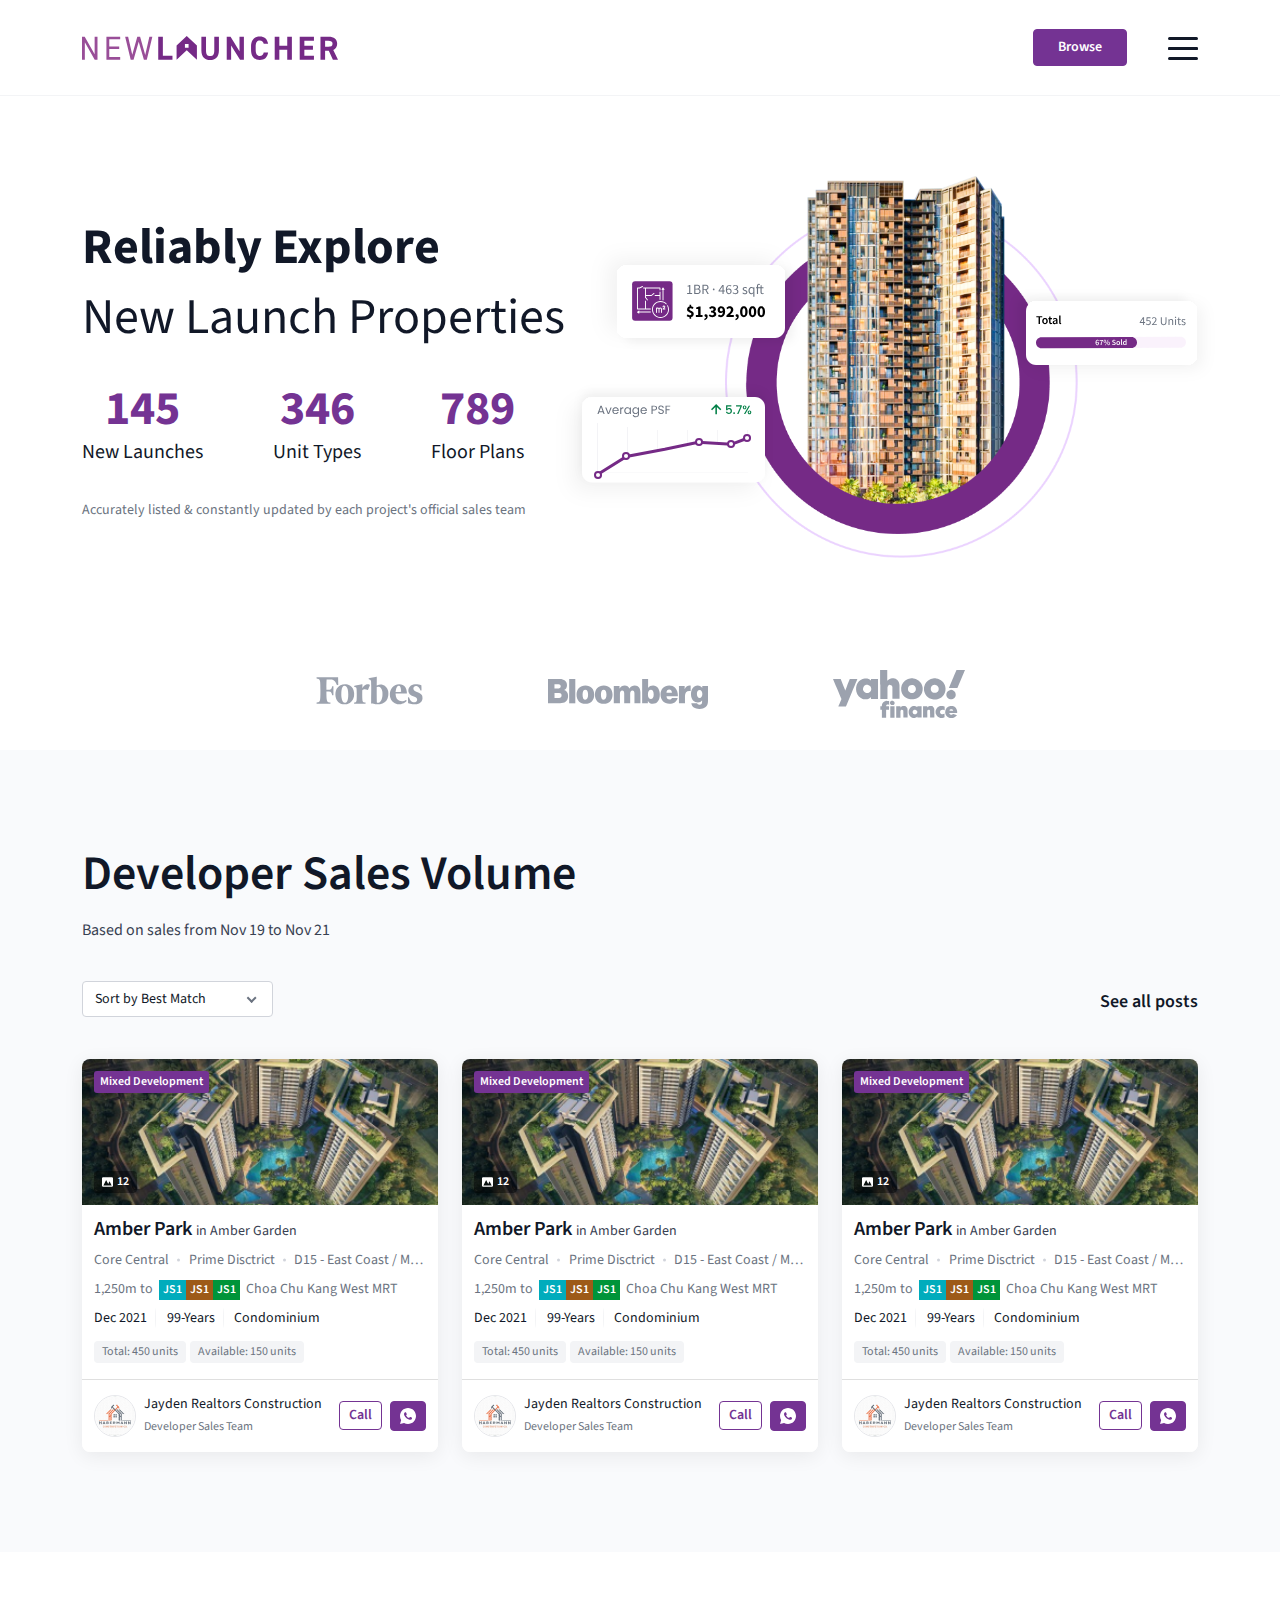
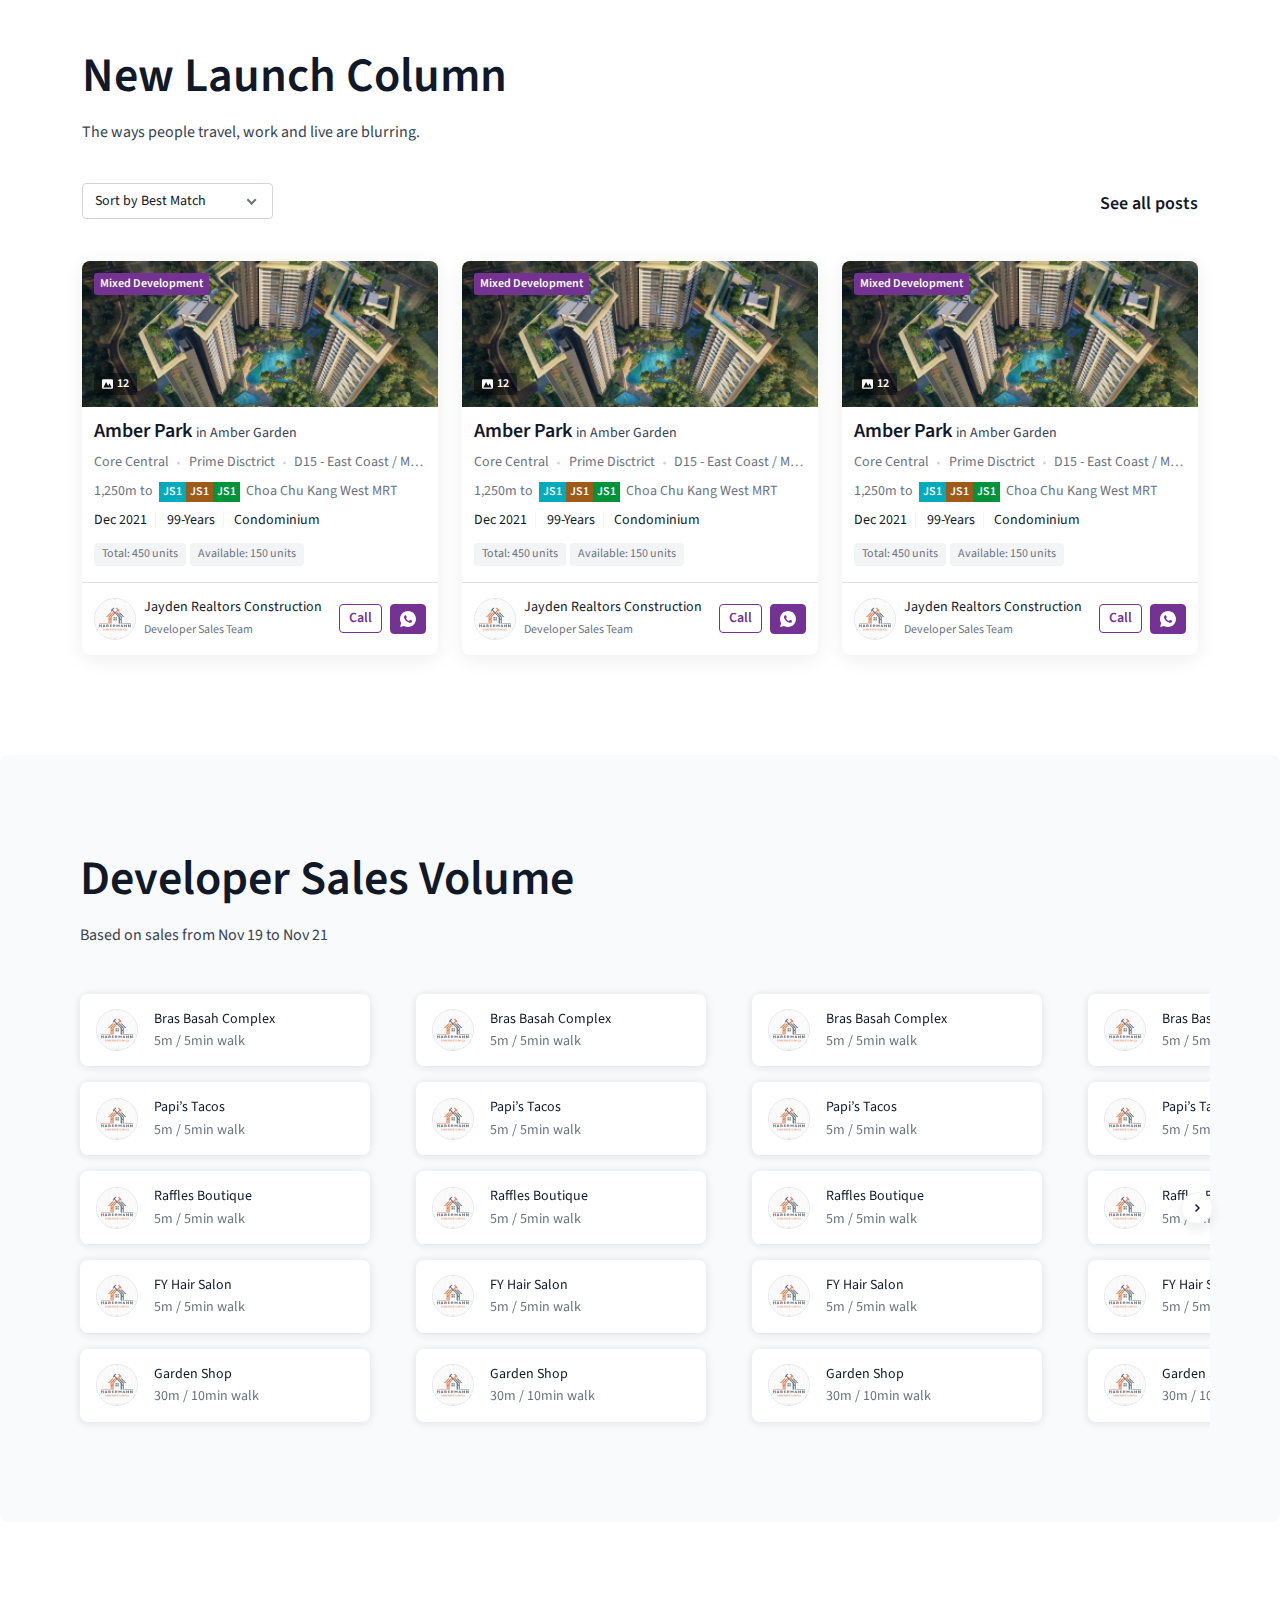
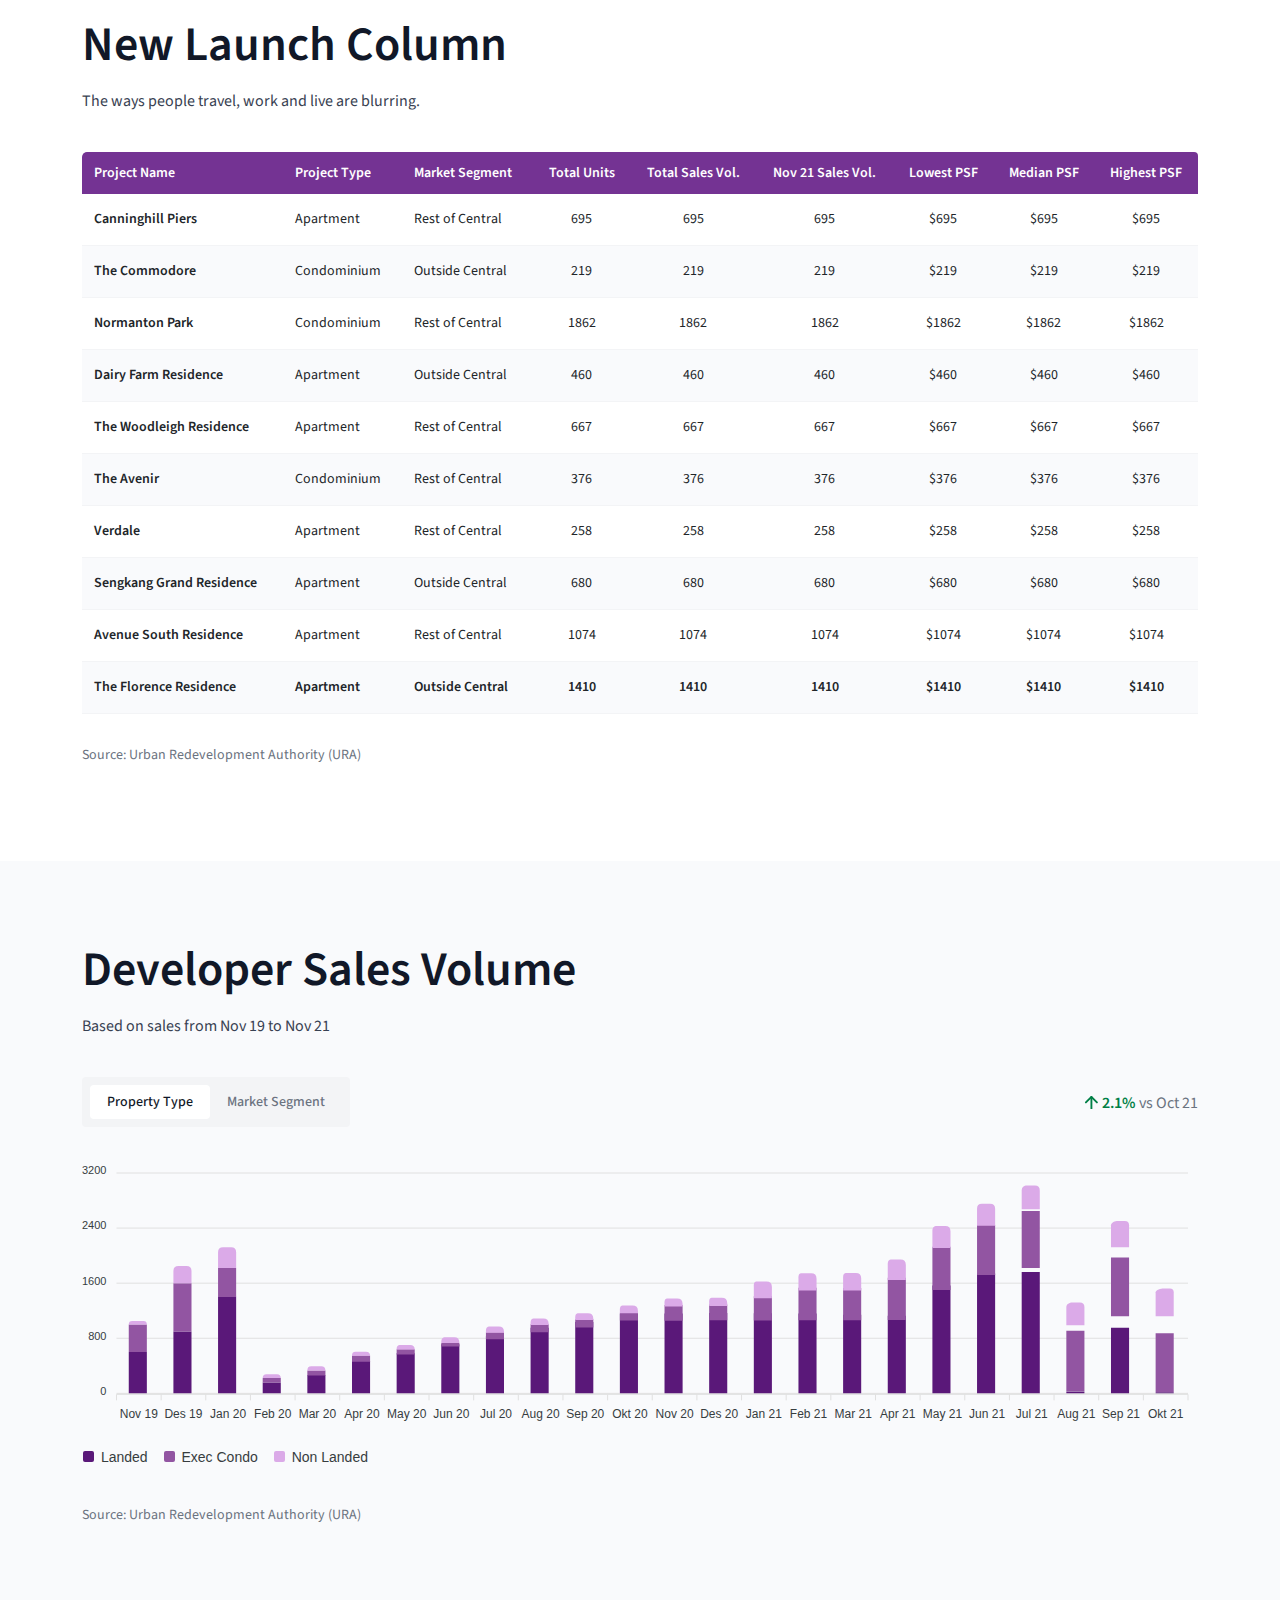
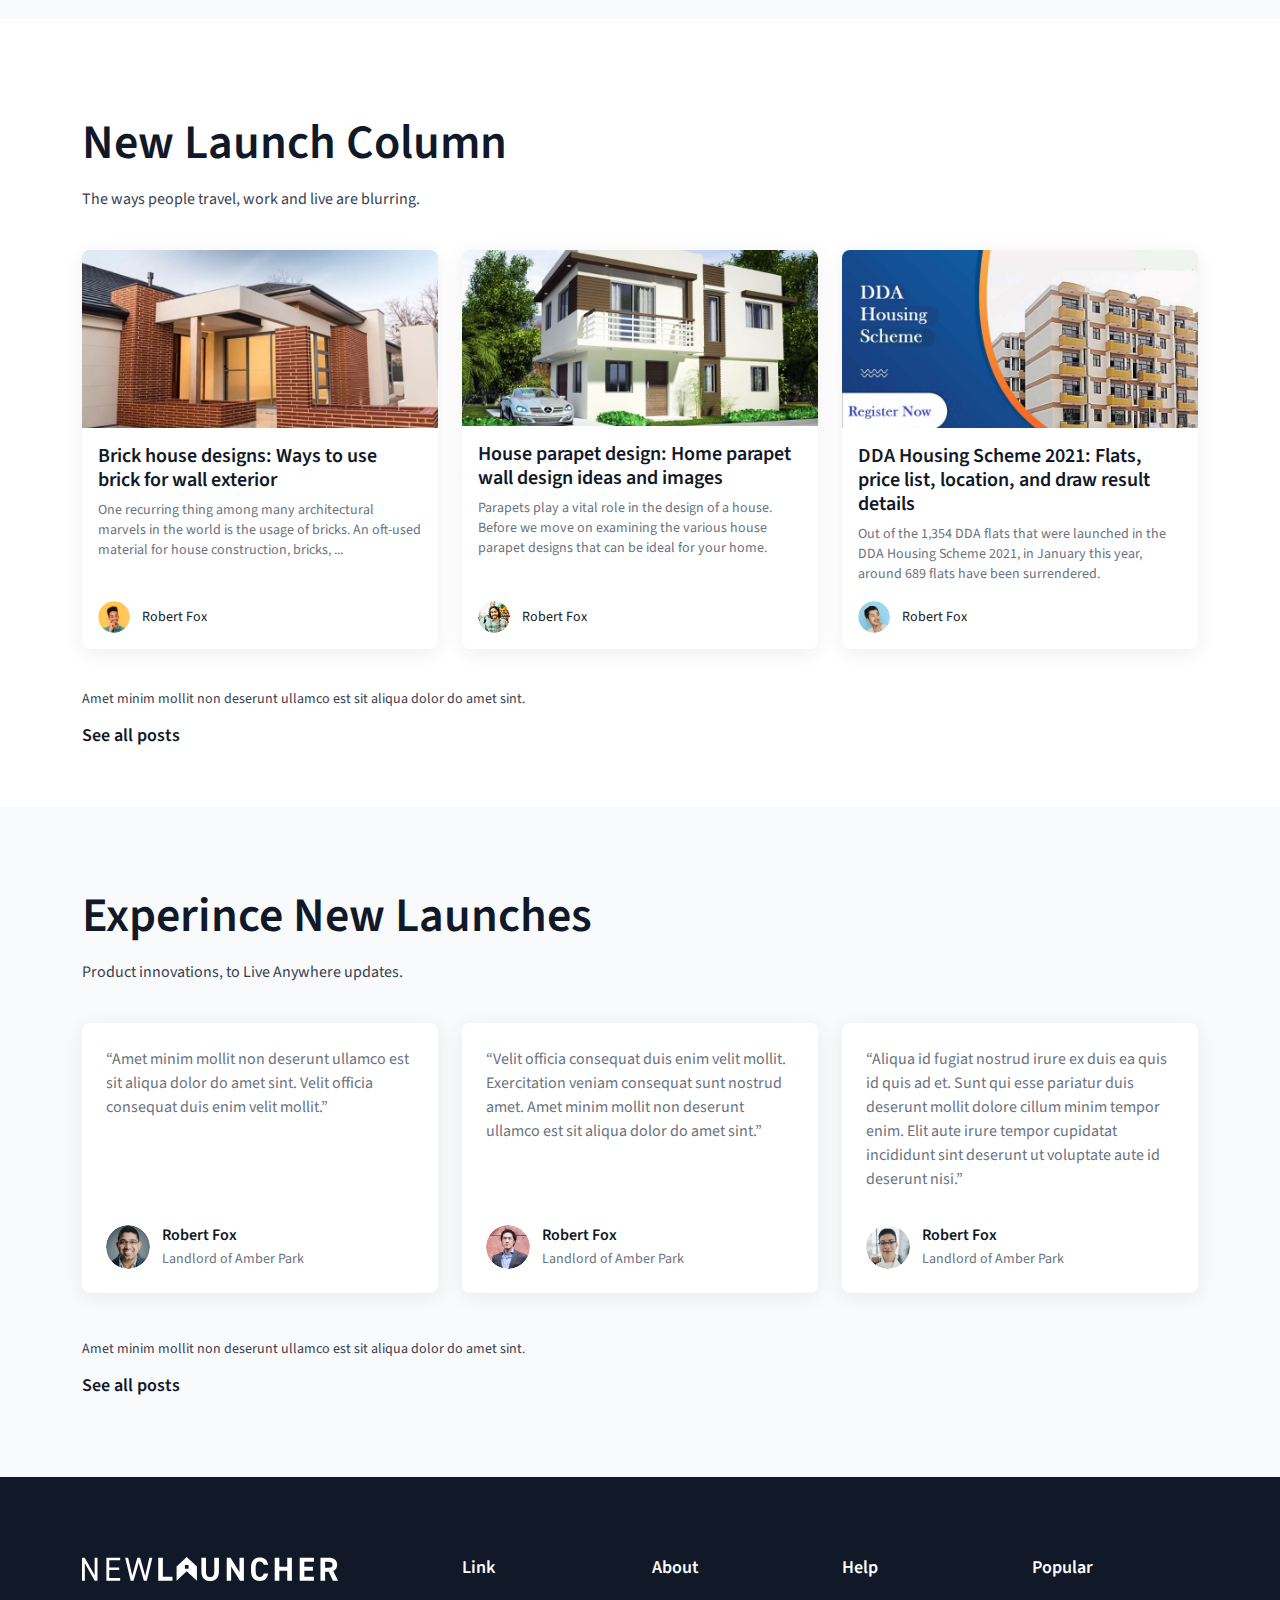
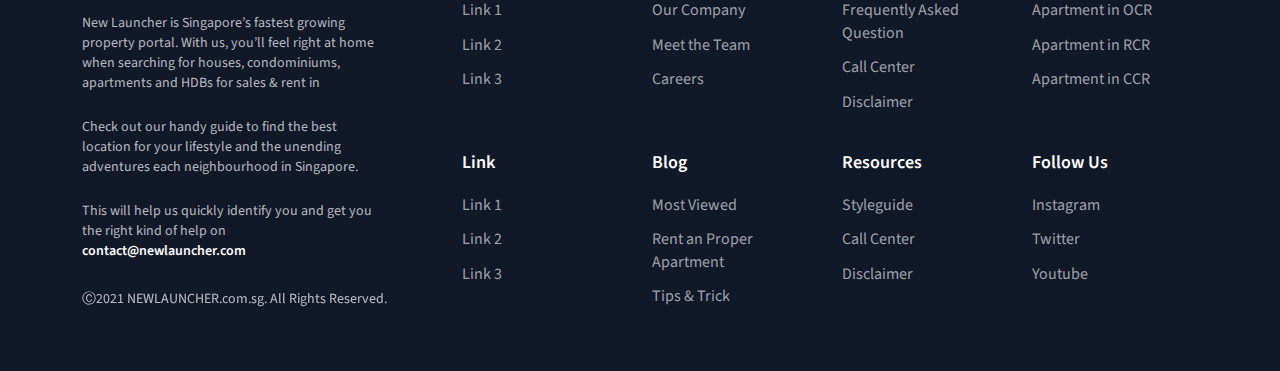
==== index.html @ d25764ff "Adding button column to TABLE" ====
<!DOCTYPE html>
<html class="no-js" lang="">
  <head>
    <meta charset="utf-8" />
    <title>Newlauncher</title>
    <meta name="viewport" content="width=device-width, initial-scale=1" />
    <link rel="stylesheet" href="assets/css/bootstrap.min.css" />
    <link rel="stylesheet" href="assets/css/fontawesome-all.css" />
    <link rel="stylesheet" href="assets/css/swiper.min.css" />
    <link rel="stylesheet" href="assets/sass/style.css" />
  </head>
  <body>
    <main class="page-root">
      <header class="header-area">
        <div class="header-top">
          <div class="container">
            <nav class="navbar">
              <a href="#" class="brand">
                <img src="assets/img/logo.svg" class="d-none d-sm-block" alt="" /><!--For Lg Device-->
                <img src="assets/img/logo-sm.svg" class="d-sm-none" alt="" /><!--For Sm Device-->
              </a>
              <div class="ms-auto d-flex flex-wrap align-items-center">
                <a href="#" class="btn btn-primary">Browse</a>
                <button class="toggle-sidenav nav-toggle-btn">
                  <span></span>
                  <span></span>
                  <span></span>
                  <span></span>
                </button>
              </div>
            </nav>
          </div>
        </div>
        <!-- SIDE MENU WRAPPER -->
        <div class="side-menu-wrapper">
          <!-- SIDE NAV TOGGLE -->
          <button class="toggle-sidenav nav-toggle-btn has-bg-icon open"></button>
          <!-- NAVBAR MAIN -->
          <div class="main-nav-wrap">
            <div class="side-menu-header d-flex align-items-center">
              <h4 class="title d-none d-md-block">Menu</h4>
              <a href="#" class="d-block d-md-none"><img src="assets/img/logo-sm.svg" alt="" /></a>
            </div>
            <ul class="side-navbar-nav">
              <!-- Nav Item -->
              <li>
                <a href="#">Downtown Core</a>
                <!-- Child Nav Wrapper -->
                <div class="child-nav-wrapper">
                  <div class="side-menu-header d-flex align-items-center">
                    <button class="btn-back-icon"></button>
                    <h4 class="title me-auto">Desired Location</h4>
                  </div>
                  <ul class="side-navbar-nav">
                    <li>
                      <a href="#">
                        <span>
                          <small>Central Region</small>
                          Downtown Core
                        </span>
                      </a>
                      <!-- Child Nav Wrapper -->
                      <div class="child-nav-wrapper">
                        <div class="side-menu-header d-flex align-items-center">
                          <button class="btn-back-icon"></button>
                          <h4 class="title me-auto"><small>Central Region</small>Desired Location</h4>
                        </div>
                        <ul class="side-navbar-nav">
                          <li>
                            <a href="#">
                              <span>
                                <small>Central Region</small>
                                Boat Quay / Raffle Place / Marina
                              </span>
                            </a>
                          </li>
                          <li>
                            <a href="#">
                              <span>
                                <small>Central Region</small>
                                Boat Quay / Raffle Place / Marina
                              </span>
                            </a>
                          </li>
                          <li>
                            <a href="#">
                              <span>
                                <small>Central Region</small>
                                Boat Quay / Raffle Place / Marina
                              </span>
                            </a>
                          </li>
                          <li>
                            <a href="#">
                              <span>
                                <small>Central Region</small>
                                Boat Quay / Raffle Place / Marina
                              </span>
                            </a>
                          </li>
                          <li>
                            <a href="#">
                              <span>
                                <small>Central Region</small>
                                Boat Quay / Raffle Place / Marina
                              </span>
                            </a>
                          </li>
                          <li>
                            <a href="#">
                              <span>
                                <small>Central Region</small>
                                Boat Quay / Raffle Place / Marina
                              </span>
                            </a>
                          </li>
                          <li>
                            <a href="#">
                              <span>
                                <small>Central Region</small>
                                Boat Quay / Raffle Place / Marina
                              </span>
                            </a>
                          </li>
                        </ul>
                        <!-- SIDNAV FOOTER -->
                        <div class="sidenav-footer">
                          <a href="#" class="btn btn-primary w-100">
                            View All 154 Launches
                            <span class="d-block fw-400">Sorted by location demand</span>
                          </a>
                        </div>
                      </div>
                    </li>
                    <li>
                      <a href="#">
                        <span>
                          <small>Central Region</small>
                          Prime District
                        </span>
                      </a>
                      <!-- Child Nav Wrapper -->
                      <div class="child-nav-wrapper">
                        <div class="side-menu-header d-flex align-items-center">
                          <button class="btn-back-icon"></button>
                          <h4 class="title me-auto"><small>Central Region</small>Desired Location</h4>
                        </div>
                        <ul class="side-navbar-nav">
                          <li>
                            <a href="#">
                              <span>
                                <small>Central Region</small>
                                Boat Quay / Raffle Place / Marina
                              </span>
                            </a>
                          </li>
                          <li>
                            <a href="#">
                              <span>
                                <small>Central Region</small>
                                Boat Quay / Raffle Place / Marina
                              </span>
                            </a>
                          </li>
                          <li>
                            <a href="#">
                              <span>
                                <small>Central Region</small>
                                Boat Quay / Raffle Place / Marina
                              </span>
                            </a>
                          </li>
                          <li>
                            <a href="#">
                              <span>
                                <small>Central Region</small>
                                Boat Quay / Raffle Place / Marina
                              </span>
                            </a>
                          </li>
                          <li>
                            <a href="#">
                              <span>
                                <small>Central Region</small>
                                Boat Quay / Raffle Place / Marina
                              </span>
                            </a>
                          </li>
                          <li>
                            <a href="#">
                              <span>
                                <small>Central Region</small>
                                Boat Quay / Raffle Place / Marina
                              </span>
                            </a>
                          </li>
                          <li>
                            <a href="#">
                              <span>
                                <small>Central Region</small>
                                Boat Quay / Raffle Place / Marina
                              </span>
                            </a>
                          </li>
                        </ul>
                        <!-- SIDNAV FOOTER -->
                        <div class="sidenav-footer">
                          <a href="#" class="btn btn-primary w-100">
                            View All 154 Launches
                            <span class="d-block fw-400">Sorted by location demand</span>
                          </a>
                        </div>
                      </div>
                    </li>
                    <li>
                      <a href="#">
                        <span>
                          <small>Central Region</small>
                          City Fringe
                        </span>
                      </a>
                    </li>
                    <li><a href="#">West Region</a></li>
                    <li><a href="#">East Region</a></li>
                    <li><a href="#">North-east Region</a></li>
                    <li><a href="#">North Region</a></li>
                  </ul>
                  <!-- SIDNAV FOOTER -->
                  <div class="sidenav-footer">
                    <a href="#" class="btn btn-primary w-100">
                      View All 154 Launches
                      <span class="d-block fw-400">Sorted by location demand</span>
                    </a>
                  </div>
                </div>
              </li>
              <!-- Nav Item -->
              <li>
                <a href="#">Best Selling Launches</a>
                <!-- Child Nav Wrapper -->
                <div class="child-nav-wrapper">
                  <div class="side-menu-header d-flex align-items-center">
                    <button class="btn-back-icon"></button>
                    <h4 class="title me-auto">Desired Location</h4>
                  </div>
                  <ul class="side-navbar-nav">
                    <li>
                      <a href="#">
                        <span>
                          <small>Central Region</small>
                          Downtown Core
                        </span>
                      </a>
                      <!-- Child Nav Wrapper -->
                      <div class="child-nav-wrapper">
                        <div class="side-menu-header d-flex align-items-center">
                          <button class="btn-back-icon"></button>
                          <h4 class="title me-auto"><small>Central Region</small>Desired Location</h4>
                        </div>
                        <ul class="side-navbar-nav">
                          <li>
                            <a href="#">
                              <span>
                                <small>Central Region</small>
                                Boat Quay / Raffle Place / Marina
                              </span>
                            </a>
                          </li>
                          <li>
                            <a href="#">
                              <span>
                                <small>Central Region</small>
                                Boat Quay / Raffle Place / Marina
                              </span>
                            </a>
                          </li>
                          <li>
                            <a href="#">
                              <span>
                                <small>Central Region</small>
                                Boat Quay / Raffle Place / Marina
                              </span>
                            </a>
                          </li>
                          <li>
                            <a href="#">
                              <span>
                                <small>Central Region</small>
                                Boat Quay / Raffle Place / Marina
                              </span>
                            </a>
                          </li>
                          <li>
                            <a href="#">
                              <span>
                                <small>Central Region</small>
                                Boat Quay / Raffle Place / Marina
                              </span>
                            </a>
                          </li>
                          <li>
                            <a href="#">
                              <span>
                                <small>Central Region</small>
                                Boat Quay / Raffle Place / Marina
                              </span>
                            </a>
                          </li>
                          <li>
                            <a href="#">
                              <span>
                                <small>Central Region</small>
                                Boat Quay / Raffle Place / Marina
                              </span>
                            </a>
                          </li>
                        </ul>
                        <!-- SIDNAV FOOTER -->
                        <div class="sidenav-footer">
                          <a href="#" class="btn btn-primary w-100">
                            View All 154 Launches
                            <span class="d-block fw-400">Sorted by location demand</span>
                          </a>
                        </div>
                      </div>
                    </li>
                    <li>
                      <a href="#">
                        <span>
                          <small>Central Region</small>
                          Prime District
                        </span>
                      </a>
                      <!-- Child Nav Wrapper -->
                      <div class="child-nav-wrapper">
                        <div class="side-menu-header d-flex align-items-center">
                          <button class="btn-back-icon"></button>
                          <h4 class="title me-auto"><small>Central Region</small>Desired Location</h4>
                        </div>
                        <ul class="side-navbar-nav">
                          <li>
                            <a href="#">
                              <span>
                                <small>Central Region</small>
                                Boat Quay / Raffle Place / Marina
                              </span>
                            </a>
                          </li>
                          <li>
                            <a href="#">
                              <span>
                                <small>Central Region</small>
                                Boat Quay / Raffle Place / Marina
                              </span>
                            </a>
                          </li>
                          <li>
                            <a href="#">
                              <span>
                                <small>Central Region</small>
                                Boat Quay / Raffle Place / Marina
                              </span>
                            </a>
                          </li>
                          <li>
                            <a href="#">
                              <span>
                                <small>Central Region</small>
                                Boat Quay / Raffle Place / Marina
                              </span>
                            </a>
                          </li>
                          <li>
                            <a href="#">
                              <span>
                                <small>Central Region</small>
                                Boat Quay / Raffle Place / Marina
                              </span>
                            </a>
                          </li>
                          <li>
                            <a href="#">
                              <span>
                                <small>Central Region</small>
                                Boat Quay / Raffle Place / Marina
                              </span>
                            </a>
                          </li>
                          <li>
                            <a href="#">
                              <span>
                                <small>Central Region</small>
                                Boat Quay / Raffle Place / Marina
                              </span>
                            </a>
                          </li>
                        </ul>
                        <!-- SIDNAV FOOTER -->
                        <div class="sidenav-footer">
                          <a href="#" class="btn btn-primary w-100">
                            View All 154 Launches
                            <span class="d-block fw-400">Sorted by location demand</span>
                          </a>
                        </div>
                      </div>
                    </li>
                    <li>
                      <a href="#">
                        <span>
                          <small>Central Region</small>
                          City Fringe
                        </span>
                      </a>
                    </li>
                    <li><a href="#">West Region</a></li>
                    <li><a href="#">East Region</a></li>
                    <li><a href="#">North-east Region</a></li>
                    <li><a href="#">North Region</a></li>
                  </ul>
                  <!-- SIDNAV FOOTER -->
                  <div class="sidenav-footer">
                    <a href="#" class="btn btn-primary w-100">
                      View All 154 Launches
                      <span class="d-block fw-400">Sorted by location demand</span>
                    </a>
                  </div>
                </div>
              </li>
              <!-- Nav Item -->
              <li><a href="#">Newest Launches</a></li>
              <!-- Nav Item -->
              <li><a href="#">Nearest TOP</a></li>
              <!-- Nav Item -->
              <li><a href="#">Completed Projects</a></li>
              <!-- Nav Item -->
              <li>
                <a href="#">Reputable Developers</a>
              </li>
              <!-- Nav Item -->
              <li><a href="#">Desired Locations</a></li>
              <!-- Nav Item -->
              <li><a href="#">Market Segments</a></li>
              <!-- Nav Item -->
              <li><a href="#">Nearest to MRT</a></li>
              <!-- Nav Item -->
              <li><a href="#">Project Size</a></li>

              <!-- Nav Item -->
              <li><a href="#">Desired Locations</a></li>
              <!-- Nav Item -->
              <li><a href="#">Market Segments</a></li>
              <!-- Nav Item -->
              <li><a href="#">Nearest to MRT</a></li>
              <!-- Nav Item -->
              <li><a href="#">Project Size</a></li>
            </ul>
          </div>
          <!-- SIDNAV FOOTER -->
          <div class="sidenav-footer">
            <a href="#" class="btn btn-primary w-100">
              View All 154 Launches
              <span class="d-block fw-400">Listed & updated by verified sales teams</span>
            </a>
          </div>
        </div>
      </header>
      <section class="hero-area">
        <div class="ornament d-sm-none"><img src="assets/img/Ornament.svg" alt="" /></div>
        <div class="container">
          <div class="row align-items-center">
            <div class="col-xl-6">
              <h2 class="title-xl">Reliably Explore <span class="fw-400 d-block">New Launch Properties</span></h2>
              <ul class="count-wrapper reset-ul d-flex align-items-center">
                <li class="text-md-center">
                  <h3 class="num">145</h3>
                  New Launches
                </li>
                <li class="text-md-center">
                  <h3 class="num">346</h3>
                  Unit Types
                </li>
                <li class="text-md-center">
                  <h3 class="num">789</h3>
                  Floor Plans
                </li>
              </ul>
              <div class="col-9 col-md-12 p-0 mess-para">
                <p class="before-md">Accurately listed & constantly updated by each project's official sales team</p>
                <p class="after-md">Accurately Listed by Verified Official Sales Team</p>
              </div>
            </div>
            <div class="col-xl-6 d-none d-lg-block reduce-padd">
              <div class="infographic-wrap ms-auto d-xl-block d-none">
                <div class="img-wrap layer">
                  <img src="assets/img/building-1.png" alt="" />
                </div>
                <div class="layer layer-1">
                  <img src="assets/img/icons/icon-1.svg" alt="" />
                </div>
                <div class="layer layer-2">
                  <img src="assets/img/icons/icon-2.svg" alt="" />
                </div>
                <div class="layer layer-3">
                  <img src="assets/img/icons/icon-3.svg" alt="" />
                </div>
              </div>
            </div>
          </div>
        </div>
      </section>
      <section class="social-proof-wrap px-2">
        <div class="container d-md-flex align-items-center justify-content-md-center">
          <a href="#" class="brand mb-7 d-none d-md-block">
            <img src="assets/img/brand/1.svg" alt="" />
          </a>
          <a href="#" class="brand d-none d-md-block">
            <img src="assets/img/brand/2.svg" alt="" />
          </a>
          <a href="#" class="brand d-none d-md-block me-0">
            <img src="assets/img/brand/3.svg" alt="" />
          </a>
          <div class="row mx-0 align-items-center d-md-none">
            <div class="col-4 px-0">
              <a href="#" class="mb-7 brand p-0 text-start w-100">
                <img src="assets/img/brand/1-sm.svg" alt="" class="d-md-none" />
              </a>
            </div>
            <div class="col-4 px-0">
              <a href="#" class="brand p-0 text-center w-100">
                <img src="assets/img/brand/2-sm.svg" alt="" class="d-md-none" />
              </a>
            </div>
            <div class="col-4 px-0">
              <a href="#" class="brand p-0 text-end w-100">
                <img src="assets/img/brand/3-sm.svg" alt="" class="d-md-none" />
              </a>
            </div>
          </div>
        </div>
      </section>
      <section class="blog-area sec-pt-100 sec-pb-100">
        <div class="container">
          <div class="row">
            <div class="col-lg-8">
              <div class="section-title">
                <h2 class="title">Developer Sales Volume</h2>
                <p class="small-title">Based on sales from Nov 19 to Nov 21</p>
              </div>
            </div>
          </div>
          <div class="row">
            <div class="dropdown--all-posts">
              <div class="dropdown--">
                <div data-area="#chart-area-1" class="has-tab-link select-with-radio d-inline-block sales-trend-dropdown">
                  <select name="" id="" class="has-nc-select" prefix="Sort by">
                    <option value="Best Match">Best Match</option>
                    <option value="Best Seller">Best Seller</option>
                    <option value="Earliest Top">Earliest Top</option>
                    <option value="Newest Launch">Newest Launch</option>
                    <option value="Price: Low to High">Price: Low to High</option>
                    <option value="Price: High to Low">Price: High to Low</option>
                    <option value="Size: Low to High">Size: Low to High</option>
                    <option value="Size: High to Low">Size: High to Low</option>
                    <option value="PSF: Low to High">PSF: Low to High</option>
                    <option value="PSF: High to Low">PSF: High to Low</option>
                  </select>
                </div>
              </div>
              <div class="show-all-posts--">
                <h6>See all posts</h6>
              </div>
            </div>
          </div>
          <div class="row">
            <div class="col-lg-4 mb-40">
              <div class="blog-card">
                <div class="thumb card-thumb">
                  <img src="assets/img/card/2-sm.png" />
                  <span class="--tag">Mixed Development</span>
                  <span class="badge badge-dark-4 badge-img-count d-inline-flex align-items-center badge-photos --photos">
                    <svg class="icon" width="16" height="14" viewBox="0 0 16 14" fill="none" xmlns="http://www.w3.org/2000/svg">
                      <path
                        fill-rule="evenodd"
                        clip-rule="evenodd"
                        d="M2 0C1.46957 0 0.960859 0.210714 0.585786 0.585786C0.210714 0.960859 0 1.46957 0 2V12C0 12.5304 0.210714 13.0391 0.585786 13.4142C0.960859 13.7893 1.46957 14 2 14H14C14.5304 14 15.0391 13.7893 15.4142 13.4142C15.7893 13.0391 16 12.5304 16 12V2C16 1.46957 15.7893 0.960859 15.4142 0.585786C15.0391 0.210714 14.5304 0 14 0H2ZM14 12H2L6 4L9 10L11 6L14 12Z"
                        fill="white"
                      />
                    </svg>
                    12
                  </span>
                </div>
                <div class="blog-content card-post-content">
                  <div class="text-content">
                    <h2 class="title">Amber Park <small>in Amber Garden</small></h2>
                    <ul class="inline-dot-list">
                      <li>Core Central</li>
                      <li>Prime Disctrict</li>
                      <li>D15 - East Coast / Marine...</li>
                    </ul>
                    <p class="mt-10 mb-9 text-gray badges--">
                      1,250m to
                      <span class="custom-badge-group d-inline-flex">
                        <span class="badge-item bg-1">JS1</span>
                        <span class="badge-item bg-2">JS1</span>
                        <span class="badge-item bg-3">JS1</span>
                      </span>
                      Choa Chu Kang West MRT
                    </p>
                    <ul class="inline-line-list mb-12">
                      <li><a href="#">Dec 2021</a></li>
                      <li><a href="#">99-Years</a></li>
                      <li><a href="#">Condominium</a></li>
                    </ul>
                    <ul class="badge-group-2 d-flex flex-wrap">
                      <li>
                        <span class="badge badge-light"><span>Total:</span> 450 units</span>
                      </li>
                      <li>
                        <span class="badge badge-light"><span>Available:</span> 150 units</span>
                      </li>
                      <li>
                        <span class="badge badge-light hide-xl-xxl"><span>Sold:</span> 300 units</span>
                      </li>
                    </ul>
                  </div>
                  <div class="card-footer">
                    <div class="d-flex align-items-center">
                      <div class="com-avater-info d-flex align-items-center">
                        <div class="thumbnail">
                          <img src="assets/img/avater.png" alt="" />
                        </div>
                        <div class="text-info">
                          <h6 class="name d-none d-md-block">Jayden Realtors Construction</h6>
                          <h6 class="name d-md-none">Jayden Realtors Construction</h6>
                          <p>Developer Sales Team</p>
                        </div>
                      </div>
                      <div class="ms-auto right-area justify-content-end d-flex">
                        <div class="d-flex">
                          <a href="#" class="btn btn-outline-primary mr-8 btn-min-w106 d-none d-md-inline-block call-" data-get-num="+65 8597-1878"
                            >Call</a
                          >
                          <a href="#" class="btn btn-outline-primary mr-8 d-md-none call-">Call</a>
                          <a href="#" class="btn btn-primary btn-icon d-flex align-items-center whatsapp-">
                            <svg width="16" height="16" viewBox="0 0 16 16" fill="none" xmlns="http://www.w3.org/2000/svg">
                              <path
                                d="M8 0C3.582 0 0 3.582 0 8C0 9.50081 0.421561 10.9 1.14062 12.1003L0.0716146 16L4.05469 14.9544C5.21957 15.6167 6.56433 16 8 16C12.418 16 16 12.418 16 8C16 3.582 12.418 0 8 0ZM5.26172 4.26823C5.39172 4.26823 5.52529 4.26744 5.64063 4.27344C5.78329 4.27677 5.93857 4.28722 6.08724 4.61589C6.26391 5.00655 6.64858 5.9866 6.69792 6.08594C6.74725 6.18527 6.78221 6.30229 6.71354 6.43229C6.64821 6.56563 6.61423 6.64632 6.51823 6.76432C6.4189 6.87899 6.31005 7.02141 6.22005 7.10807C6.12072 7.20741 6.01815 7.31632 6.13281 7.51432C6.24748 7.71232 6.64571 8.36142 7.23437 8.88542C7.99104 9.56142 8.62946 9.76916 8.82812 9.86849C9.02679 9.96782 9.14184 9.95234 9.25651 9.81901C9.37451 9.68901 9.75208 9.24294 9.88542 9.04427C10.0154 8.8456 10.1481 8.87998 10.3281 8.94531C10.5108 9.01065 11.4849 9.49051 11.6836 9.58984C11.8823 9.68918 12.0125 9.73834 12.0625 9.81901C12.1138 9.90234 12.1139 10.2991 11.9492 10.7617C11.7846 11.2237 10.9759 11.6705 10.6133 11.7018C10.2473 11.7358 9.90571 11.8663 8.23438 11.2083C6.21838 10.4143 4.94699 8.34948 4.84766 8.21615C4.74832 8.08615 4.04036 7.1426 4.04036 6.16927C4.04036 5.1926 4.55244 4.71429 4.73177 4.51562C4.91444 4.31696 5.12839 4.26823 5.26172 4.26823Z"
                                fill="white"
                              />
                            </svg>
                          </a>
                        </div>
                      </div>
                    </div>
                  </div>
                </div>
              </div>
            </div>
            <div class="col-lg-4 mb-40">
              <div class="blog-card">
                <div class="thumb card-thumb">
                  <img src="assets/img/card/2-sm.png" />
                  <span class="--tag">Mixed Development</span>
                  <span class="badge badge-dark-4 badge-img-count d-inline-flex align-items-center badge-photos --photos">
                    <svg class="icon" width="16" height="14" viewBox="0 0 16 14" fill="none" xmlns="http://www.w3.org/2000/svg">
                      <path
                        fill-rule="evenodd"
                        clip-rule="evenodd"
                        d="M2 0C1.46957 0 0.960859 0.210714 0.585786 0.585786C0.210714 0.960859 0 1.46957 0 2V12C0 12.5304 0.210714 13.0391 0.585786 13.4142C0.960859 13.7893 1.46957 14 2 14H14C14.5304 14 15.0391 13.7893 15.4142 13.4142C15.7893 13.0391 16 12.5304 16 12V2C16 1.46957 15.7893 0.960859 15.4142 0.585786C15.0391 0.210714 14.5304 0 14 0H2ZM14 12H2L6 4L9 10L11 6L14 12Z"
                        fill="white"
                      />
                    </svg>
                    12
                  </span>
                </div>
                <div class="blog-content card-post-content">
                  <div class="text-content">
                    <h2 class="title">Amber Park <small>in Amber Garden</small></h2>
                    <ul class="inline-dot-list">
                      <li>Core Central</li>
                      <li>Prime Disctrict</li>
                      <li>D15 - East Coast / Marine...</li>
                    </ul>
                    <p class="mt-10 mb-9 text-gray badges--">
                      1,250m to
                      <span class="custom-badge-group d-inline-flex">
                        <span class="badge-item bg-1">JS1</span>
                        <span class="badge-item bg-2">JS1</span>
                        <span class="badge-item bg-3">JS1</span>
                      </span>
                      Choa Chu Kang West MRT
                    </p>
                    <ul class="inline-line-list mb-12">
                      <li><a href="#">Dec 2021</a></li>
                      <li><a href="#">99-Years</a></li>
                      <li><a href="#">Condominium</a></li>
                    </ul>
                    <ul class="badge-group-2 d-flex flex-wrap">
                      <li>
                        <span class="badge badge-light"><span>Total:</span> 450 units</span>
                      </li>
                      <li>
                        <span class="badge badge-light"><span>Available:</span> 150 units</span>
                      </li>
                      <li>
                        <span class="badge badge-light hide-xl-xxl"><span>Sold:</span> 300 units</span>
                      </li>
                    </ul>
                  </div>
                  <div class="card-footer">
                    <div class="d-flex align-items-center">
                      <div class="com-avater-info d-flex align-items-center">
                        <div class="thumbnail">
                          <img src="assets/img/avater.png" alt="" />
                        </div>
                        <div class="text-info">
                          <h6 class="name d-none d-md-block">Jayden Realtors Construction</h6>
                          <h6 class="name d-md-none">Jayden Realtors Construction</h6>
                          <p>Developer Sales Team</p>
                        </div>
                      </div>
                      <div class="ms-auto right-area justify-content-end d-flex">
                        <div class="d-flex">
                          <a href="#" class="btn btn-outline-primary mr-8 btn-min-w106 d-none d-md-inline-block call-" data-get-num="+65 8597-1878"
                            >Call</a
                          >
                          <a href="#" class="btn btn-outline-primary mr-8 d-md-none call-">Call</a>
                          <a href="#" class="btn btn-primary btn-icon d-flex align-items-center whatsapp-">
                            <svg width="16" height="16" viewBox="0 0 16 16" fill="none" xmlns="http://www.w3.org/2000/svg">
                              <path
                                d="M8 0C3.582 0 0 3.582 0 8C0 9.50081 0.421561 10.9 1.14062 12.1003L0.0716146 16L4.05469 14.9544C5.21957 15.6167 6.56433 16 8 16C12.418 16 16 12.418 16 8C16 3.582 12.418 0 8 0ZM5.26172 4.26823C5.39172 4.26823 5.52529 4.26744 5.64063 4.27344C5.78329 4.27677 5.93857 4.28722 6.08724 4.61589C6.26391 5.00655 6.64858 5.9866 6.69792 6.08594C6.74725 6.18527 6.78221 6.30229 6.71354 6.43229C6.64821 6.56563 6.61423 6.64632 6.51823 6.76432C6.4189 6.87899 6.31005 7.02141 6.22005 7.10807C6.12072 7.20741 6.01815 7.31632 6.13281 7.51432C6.24748 7.71232 6.64571 8.36142 7.23437 8.88542C7.99104 9.56142 8.62946 9.76916 8.82812 9.86849C9.02679 9.96782 9.14184 9.95234 9.25651 9.81901C9.37451 9.68901 9.75208 9.24294 9.88542 9.04427C10.0154 8.8456 10.1481 8.87998 10.3281 8.94531C10.5108 9.01065 11.4849 9.49051 11.6836 9.58984C11.8823 9.68918 12.0125 9.73834 12.0625 9.81901C12.1138 9.90234 12.1139 10.2991 11.9492 10.7617C11.7846 11.2237 10.9759 11.6705 10.6133 11.7018C10.2473 11.7358 9.90571 11.8663 8.23438 11.2083C6.21838 10.4143 4.94699 8.34948 4.84766 8.21615C4.74832 8.08615 4.04036 7.1426 4.04036 6.16927C4.04036 5.1926 4.55244 4.71429 4.73177 4.51562C4.91444 4.31696 5.12839 4.26823 5.26172 4.26823Z"
                                fill="white"
                              />
                            </svg>
                          </a>
                        </div>
                      </div>
                    </div>
                  </div>
                </div>
              </div>
            </div>
            <div class="col-lg-4 mb-40">
              <div class="blog-card">
                <div class="thumb card-thumb">
                  <img src="assets/img/card/2-sm.png" />
                  <span class="--tag">Mixed Development</span>
                  <span class="badge badge-dark-4 badge-img-count d-inline-flex align-items-center badge-photos --photos">
                    <svg class="icon" width="16" height="14" viewBox="0 0 16 14" fill="none" xmlns="http://www.w3.org/2000/svg">
                      <path
                        fill-rule="evenodd"
                        clip-rule="evenodd"
                        d="M2 0C1.46957 0 0.960859 0.210714 0.585786 0.585786C0.210714 0.960859 0 1.46957 0 2V12C0 12.5304 0.210714 13.0391 0.585786 13.4142C0.960859 13.7893 1.46957 14 2 14H14C14.5304 14 15.0391 13.7893 15.4142 13.4142C15.7893 13.0391 16 12.5304 16 12V2C16 1.46957 15.7893 0.960859 15.4142 0.585786C15.0391 0.210714 14.5304 0 14 0H2ZM14 12H2L6 4L9 10L11 6L14 12Z"
                        fill="white"
                      />
                    </svg>
                    12
                  </span>
                </div>
                <div class="blog-content card-post-content">
                  <div class="text-content">
                    <h2 class="title">Amber Park <small>in Amber Garden</small></h2>
                    <ul class="inline-dot-list">
                      <li>Core Central</li>
                      <li>Prime Disctrict</li>
                      <li>D15 - East Coast / Marine...</li>
                    </ul>
                    <p class="mt-10 mb-9 text-gray badges--">
                      1,250m to
                      <span class="custom-badge-group d-inline-flex">
                        <span class="badge-item bg-1">JS1</span>
                        <span class="badge-item bg-2">JS1</span>
                        <span class="badge-item bg-3">JS1</span>
                      </span>
                      Choa Chu Kang West MRT
                    </p>
                    <ul class="inline-line-list mb-12">
                      <li><a href="#">Dec 2021</a></li>
                      <li><a href="#">99-Years</a></li>
                      <li><a href="#">Condominium</a></li>
                    </ul>
                    <ul class="badge-group-2 d-flex flex-wrap">
                      <li>
                        <span class="badge badge-light"><span>Total:</span> 450 units</span>
                      </li>
                      <li>
                        <span class="badge badge-light"><span>Available:</span> 150 units</span>
                      </li>
                      <li>
                        <span class="badge badge-light hide-xl-xxl"><span>Sold:</span> 300 units</span>
                      </li>
                    </ul>
                  </div>
                  <div class="card-footer">
                    <div class="d-flex align-items-center">
                      <div class="com-avater-info d-flex align-items-center">
                        <div class="thumbnail">
                          <img src="assets/img/avater.png" alt="" />
                        </div>
                        <div class="text-info">
                          <h6 class="name d-none d-md-block">Jayden Realtors Construction</h6>
                          <h6 class="name d-md-none">Jayden Realtors Construction</h6>
                          <p>Developer Sales Team</p>
                        </div>
                      </div>
                      <div class="ms-auto right-area justify-content-end d-flex">
                        <div class="d-flex">
                          <a href="#" class="btn btn-outline-primary mr-8 btn-min-w106 d-none d-md-inline-block call-" data-get-num="+65 8597-1878"
                            >Call</a
                          >
                          <a href="#" class="btn btn-outline-primary mr-8 d-md-none call-">Call</a>
                          <a href="#" class="btn btn-primary btn-icon d-flex align-items-center whatsapp-">
                            <svg width="16" height="16" viewBox="0 0 16 16" fill="none" xmlns="http://www.w3.org/2000/svg">
                              <path
                                d="M8 0C3.582 0 0 3.582 0 8C0 9.50081 0.421561 10.9 1.14062 12.1003L0.0716146 16L4.05469 14.9544C5.21957 15.6167 6.56433 16 8 16C12.418 16 16 12.418 16 8C16 3.582 12.418 0 8 0ZM5.26172 4.26823C5.39172 4.26823 5.52529 4.26744 5.64063 4.27344C5.78329 4.27677 5.93857 4.28722 6.08724 4.61589C6.26391 5.00655 6.64858 5.9866 6.69792 6.08594C6.74725 6.18527 6.78221 6.30229 6.71354 6.43229C6.64821 6.56563 6.61423 6.64632 6.51823 6.76432C6.4189 6.87899 6.31005 7.02141 6.22005 7.10807C6.12072 7.20741 6.01815 7.31632 6.13281 7.51432C6.24748 7.71232 6.64571 8.36142 7.23437 8.88542C7.99104 9.56142 8.62946 9.76916 8.82812 9.86849C9.02679 9.96782 9.14184 9.95234 9.25651 9.81901C9.37451 9.68901 9.75208 9.24294 9.88542 9.04427C10.0154 8.8456 10.1481 8.87998 10.3281 8.94531C10.5108 9.01065 11.4849 9.49051 11.6836 9.58984C11.8823 9.68918 12.0125 9.73834 12.0625 9.81901C12.1138 9.90234 12.1139 10.2991 11.9492 10.7617C11.7846 11.2237 10.9759 11.6705 10.6133 11.7018C10.2473 11.7358 9.90571 11.8663 8.23438 11.2083C6.21838 10.4143 4.94699 8.34948 4.84766 8.21615C4.74832 8.08615 4.04036 7.1426 4.04036 6.16927C4.04036 5.1926 4.55244 4.71429 4.73177 4.51562C4.91444 4.31696 5.12839 4.26823 5.26172 4.26823Z"
                                fill="white"
                              />
                            </svg>
                          </a>
                        </div>
                      </div>
                    </div>
                  </div>
                </div>
              </div>
            </div>
          </div>
        </div>
      </section>
      <section class="blog-area sec-pt-100 sec-pb-100 bg-white">
        <div class="container">
          <div class="row">
            <div class="col-lg-8">
              <div class="section-title">
                <h2 class="title">New Launch Column</h2>
                <p class="small-title">The ways people travel, work and live are blurring.</p>
              </div>
            </div>
          </div>
          <div class="row">
            <div class="dropdown--all-posts">
              <div class="dropdown--">
                <div data-area="#chart-area-1" class="has-tab-link select-with-radio d-inline-block sales-trend-dropdown">
                  <select name="" id="" class="has-nc-select" prefix="Sort by">
                    <option value="Best Match">Best Match</option>
                    <option value="Best Seller">Best Seller</option>
                    <option value="Earliest Top">Earliest Top</option>
                    <option value="Newest Launch">Newest Launch</option>
                    <option value="Price: Low to High">Price: Low to High</option>
                    <option value="Price: High to Low">Price: High to Low</option>
                    <option value="Size: Low to High">Size: Low to High</option>
                    <option value="Size: High to Low">Size: High to Low</option>
                    <option value="PSF: Low to High">PSF: Low to High</option>
                    <option value="PSF: High to Low">PSF: High to Low</option>
                  </select>
                </div>
              </div>
              <div class="show-all-posts--">
                <h6>See all posts</h6>
              </div>
            </div>
          </div>
          <div class="row">
            <div class="col-lg-4 mb-40">
              <div class="blog-card">
                <div class="thumb card-thumb">
                  <img src="assets/img/card/2-sm.png" />
                  <span class="--tag">Mixed Development</span>
                  <span class="badge badge-dark-4 badge-img-count d-inline-flex align-items-center badge-photos --photos">
                    <svg class="icon" width="16" height="14" viewBox="0 0 16 14" fill="none" xmlns="http://www.w3.org/2000/svg">
                      <path
                        fill-rule="evenodd"
                        clip-rule="evenodd"
                        d="M2 0C1.46957 0 0.960859 0.210714 0.585786 0.585786C0.210714 0.960859 0 1.46957 0 2V12C0 12.5304 0.210714 13.0391 0.585786 13.4142C0.960859 13.7893 1.46957 14 2 14H14C14.5304 14 15.0391 13.7893 15.4142 13.4142C15.7893 13.0391 16 12.5304 16 12V2C16 1.46957 15.7893 0.960859 15.4142 0.585786C15.0391 0.210714 14.5304 0 14 0H2ZM14 12H2L6 4L9 10L11 6L14 12Z"
                        fill="white"
                      />
                    </svg>
                    12
                  </span>
                </div>
                <div class="blog-content card-post-content">
                  <div class="text-content">
                    <h2 class="title">Amber Park <small>in Amber Garden</small></h2>
                    <ul class="inline-dot-list">
                      <li>Core Central</li>
                      <li>Prime Disctrict</li>
                      <li>D15 - East Coast / Marine...</li>
                    </ul>
                    <p class="mt-10 mb-9 text-gray badges--">
                      1,250m to
                      <span class="custom-badge-group d-inline-flex">
                        <span class="badge-item bg-1">JS1</span>
                        <span class="badge-item bg-2">JS1</span>
                        <span class="badge-item bg-3">JS1</span>
                      </span>
                      Choa Chu Kang West MRT
                    </p>
                    <ul class="inline-line-list mb-12">
                      <li><a href="#">Dec 2021</a></li>
                      <li><a href="#">99-Years</a></li>
                      <li><a href="#">Condominium</a></li>
                    </ul>
                    <ul class="badge-group-2 d-flex flex-wrap">
                      <li>
                        <span class="badge badge-light"><span>Total:</span> 450 units</span>
                      </li>
                      <li>
                        <span class="badge badge-light"><span>Available:</span> 150 units</span>
                      </li>
                      <li>
                        <span class="badge badge-light hide-xl-xxl"><span>Sold:</span> 300 units</span>
                      </li>
                    </ul>
                  </div>
                  <div class="card-footer">
                    <div class="d-flex align-items-center">
                      <div class="com-avater-info d-flex align-items-center">
                        <div class="thumbnail">
                          <img src="assets/img/avater.png" alt="" />
                        </div>
                        <div class="text-info">
                          <h6 class="name d-none d-md-block">Jayden Realtors Construction</h6>
                          <h6 class="name d-md-none">Jayden Realtors Construction</h6>
                          <p>Developer Sales Team</p>
                        </div>
                      </div>
                      <div class="ms-auto right-area justify-content-end d-flex">
                        <div class="d-flex">
                          <a href="#" class="btn btn-outline-primary mr-8 btn-min-w106 d-none d-md-inline-block call-" data-get-num="+65 8597-1878"
                            >Call</a
                          >
                          <a href="#" class="btn btn-outline-primary mr-8 d-md-none call-">Call</a>
                          <a href="#" class="btn btn-primary btn-icon d-flex align-items-center whatsapp-">
                            <svg width="16" height="16" viewBox="0 0 16 16" fill="none" xmlns="http://www.w3.org/2000/svg">
                              <path
                                d="M8 0C3.582 0 0 3.582 0 8C0 9.50081 0.421561 10.9 1.14062 12.1003L0.0716146 16L4.05469 14.9544C5.21957 15.6167 6.56433 16 8 16C12.418 16 16 12.418 16 8C16 3.582 12.418 0 8 0ZM5.26172 4.26823C5.39172 4.26823 5.52529 4.26744 5.64063 4.27344C5.78329 4.27677 5.93857 4.28722 6.08724 4.61589C6.26391 5.00655 6.64858 5.9866 6.69792 6.08594C6.74725 6.18527 6.78221 6.30229 6.71354 6.43229C6.64821 6.56563 6.61423 6.64632 6.51823 6.76432C6.4189 6.87899 6.31005 7.02141 6.22005 7.10807C6.12072 7.20741 6.01815 7.31632 6.13281 7.51432C6.24748 7.71232 6.64571 8.36142 7.23437 8.88542C7.99104 9.56142 8.62946 9.76916 8.82812 9.86849C9.02679 9.96782 9.14184 9.95234 9.25651 9.81901C9.37451 9.68901 9.75208 9.24294 9.88542 9.04427C10.0154 8.8456 10.1481 8.87998 10.3281 8.94531C10.5108 9.01065 11.4849 9.49051 11.6836 9.58984C11.8823 9.68918 12.0125 9.73834 12.0625 9.81901C12.1138 9.90234 12.1139 10.2991 11.9492 10.7617C11.7846 11.2237 10.9759 11.6705 10.6133 11.7018C10.2473 11.7358 9.90571 11.8663 8.23438 11.2083C6.21838 10.4143 4.94699 8.34948 4.84766 8.21615C4.74832 8.08615 4.04036 7.1426 4.04036 6.16927C4.04036 5.1926 4.55244 4.71429 4.73177 4.51562C4.91444 4.31696 5.12839 4.26823 5.26172 4.26823Z"
                                fill="white"
                              />
                            </svg>
                          </a>
                        </div>
                      </div>
                    </div>
                  </div>
                </div>
              </div>
            </div>
            <div class="col-lg-4 mb-40">
              <div class="blog-card">
                <div class="thumb card-thumb">
                  <img src="assets/img/card/2-sm.png" />
                  <span class="--tag">Mixed Development</span>
                  <span class="badge badge-dark-4 badge-img-count d-inline-flex align-items-center badge-photos --photos">
                    <svg class="icon" width="16" height="14" viewBox="0 0 16 14" fill="none" xmlns="http://www.w3.org/2000/svg">
                      <path
                        fill-rule="evenodd"
                        clip-rule="evenodd"
                        d="M2 0C1.46957 0 0.960859 0.210714 0.585786 0.585786C0.210714 0.960859 0 1.46957 0 2V12C0 12.5304 0.210714 13.0391 0.585786 13.4142C0.960859 13.7893 1.46957 14 2 14H14C14.5304 14 15.0391 13.7893 15.4142 13.4142C15.7893 13.0391 16 12.5304 16 12V2C16 1.46957 15.7893 0.960859 15.4142 0.585786C15.0391 0.210714 14.5304 0 14 0H2ZM14 12H2L6 4L9 10L11 6L14 12Z"
                        fill="white"
                      />
                    </svg>
                    12
                  </span>
                </div>
                <div class="blog-content card-post-content">
                  <div class="text-content">
                    <h2 class="title">Amber Park <small>in Amber Garden</small></h2>
                    <ul class="inline-dot-list">
                      <li>Core Central</li>
                      <li>Prime Disctrict</li>
                      <li>D15 - East Coast / Marine....</li>
                    </ul>
                    <p class="mt-10 mb-9 text-gray badges--">
                      1,250m to
                      <span class="custom-badge-group d-inline-flex">
                        <span class="badge-item bg-1">JS1</span>
                        <span class="badge-item bg-2">JS1</span>
                        <span class="badge-item bg-3">JS1</span>
                      </span>
                      Choa Chu Kang West MRT
                    </p>
                    <ul class="inline-line-list mb-12">
                      <li><a href="#">Dec 2021</a></li>
                      <li><a href="#">99-Years</a></li>
                      <li><a href="#">Condominium</a></li>
                    </ul>
                    <ul class="badge-group-2 d-flex flex-wrap">
                      <li>
                        <span class="badge badge-light"><span>Total:</span> 450 units</span>
                      </li>
                      <li>
                        <span class="badge badge-light"><span>Available:</span> 150 units</span>
                      </li>
                      <li>
                        <span class="badge badge-light hide-xl-xxl"><span>Sold:</span> 300 units</span>
                      </li>
                    </ul>
                  </div>
                  <div class="card-footer">
                    <div class="d-flex align-items-center">
                      <div class="com-avater-info d-flex align-items-center">
                        <div class="thumbnail">
                          <img src="assets/img/avater.png" alt="" />
                        </div>
                        <div class="text-info">
                          <h6 class="name d-none d-md-block">Jayden Realtors Construction</h6>
                          <h6 class="name d-md-none">Jayden Realtors Construction</h6>
                          <p>Developer Sales Team</p>
                        </div>
                      </div>
                      <div class="ms-auto right-area justify-content-end d-flex">
                        <div class="d-flex">
                          <a href="#" class="btn btn-outline-primary mr-8 btn-min-w106 d-none d-md-inline-block call-" data-get-num="+65 8597-1878"
                            >Call</a
                          >
                          <a href="#" class="btn btn-outline-primary mr-8 d-md-none call-">Call</a>
                          <a href="#" class="btn btn-primary btn-icon d-flex align-items-center whatsapp-">
                            <svg width="16" height="16" viewBox="0 0 16 16" fill="none" xmlns="http://www.w3.org/2000/svg">
                              <path
                                d="M8 0C3.582 0 0 3.582 0 8C0 9.50081 0.421561 10.9 1.14062 12.1003L0.0716146 16L4.05469 14.9544C5.21957 15.6167 6.56433 16 8 16C12.418 16 16 12.418 16 8C16 3.582 12.418 0 8 0ZM5.26172 4.26823C5.39172 4.26823 5.52529 4.26744 5.64063 4.27344C5.78329 4.27677 5.93857 4.28722 6.08724 4.61589C6.26391 5.00655 6.64858 5.9866 6.69792 6.08594C6.74725 6.18527 6.78221 6.30229 6.71354 6.43229C6.64821 6.56563 6.61423 6.64632 6.51823 6.76432C6.4189 6.87899 6.31005 7.02141 6.22005 7.10807C6.12072 7.20741 6.01815 7.31632 6.13281 7.51432C6.24748 7.71232 6.64571 8.36142 7.23437 8.88542C7.99104 9.56142 8.62946 9.76916 8.82812 9.86849C9.02679 9.96782 9.14184 9.95234 9.25651 9.81901C9.37451 9.68901 9.75208 9.24294 9.88542 9.04427C10.0154 8.8456 10.1481 8.87998 10.3281 8.94531C10.5108 9.01065 11.4849 9.49051 11.6836 9.58984C11.8823 9.68918 12.0125 9.73834 12.0625 9.81901C12.1138 9.90234 12.1139 10.2991 11.9492 10.7617C11.7846 11.2237 10.9759 11.6705 10.6133 11.7018C10.2473 11.7358 9.90571 11.8663 8.23438 11.2083C6.21838 10.4143 4.94699 8.34948 4.84766 8.21615C4.74832 8.08615 4.04036 7.1426 4.04036 6.16927C4.04036 5.1926 4.55244 4.71429 4.73177 4.51562C4.91444 4.31696 5.12839 4.26823 5.26172 4.26823Z"
                                fill="white"
                              />
                            </svg>
                          </a>
                        </div>
                      </div>
                    </div>
                  </div>
                </div>
              </div>
            </div>

            <div class="col-lg-4 mb-40">
              <div class="blog-card">
                <div class="thumb card-thumb">
                  <img src="assets/img/card/2-sm.png" />
                  <span class="--tag">Mixed Development</span>
                  <span class="badge badge-dark-4 badge-img-count d-inline-flex align-items-center badge-photos --photos">
                    <svg class="icon" width="16" height="14" viewBox="0 0 16 14" fill="none" xmlns="http://www.w3.org/2000/svg">
                      <path
                        fill-rule="evenodd"
                        clip-rule="evenodd"
                        d="M2 0C1.46957 0 0.960859 0.210714 0.585786 0.585786C0.210714 0.960859 0 1.46957 0 2V12C0 12.5304 0.210714 13.0391 0.585786 13.4142C0.960859 13.7893 1.46957 14 2 14H14C14.5304 14 15.0391 13.7893 15.4142 13.4142C15.7893 13.0391 16 12.5304 16 12V2C16 1.46957 15.7893 0.960859 15.4142 0.585786C15.0391 0.210714 14.5304 0 14 0H2ZM14 12H2L6 4L9 10L11 6L14 12Z"
                        fill="white"
                      />
                    </svg>
                    12
                  </span>
                </div>
                <div class="blog-content card-post-content">
                  <div class="text-content">
                    <h2 class="title">Amber Park <small>in Amber Garden</small></h2>
                    <ul class="inline-dot-list">
                      <li>Core Central</li>
                      <li>Prime Disctrict</li>
                      <li>D15 - East Coast / Marine...</li>
                    </ul>
                    <p class="mt-10 mb-9 text-gray badges--">
                      1,250m to
                      <span class="custom-badge-group d-inline-flex">
                        <span class="badge-item bg-1">JS1</span>
                        <span class="badge-item bg-2">JS1</span>
                        <span class="badge-item bg-3">JS1</span>
                      </span>
                      Choa Chu Kang West MRT
                    </p>
                    <ul class="inline-line-list mb-12">
                      <li><a href="#">Dec 2021</a></li>
                      <li><a href="#">99-Years</a></li>
                      <li><a href="#">Condominium</a></li>
                    </ul>
                    <ul class="badge-group-2 d-flex flex-wrap">
                      <li>
                        <span class="badge badge-light"><span>Total:</span> 450 units</span>
                      </li>
                      <li>
                        <span class="badge badge-light"><span>Available:</span> 150 units</span>
                      </li>
                      <li>
                        <span class="badge badge-light hide-xl-xxl"><span>Sold:</span> 300 units</span>
                      </li>
                    </ul>
                  </div>
                  <div class="card-footer">
                    <div class="d-flex align-items-center">
                      <div class="com-avater-info d-flex align-items-center">
                        <div class="thumbnail">
                          <img src="assets/img/avater.png" alt="" />
                        </div>
                        <div class="text-info">
                          <h6 class="name d-none d-md-block">Jayden Realtors Construction</h6>
                          <h6 class="name d-md-none">Jayden Realtors Construction</h6>
                          <p>Developer Sales Team</p>
                        </div>
                      </div>
                      <div class="ms-auto right-area justify-content-end d-flex">
                        <div class="d-flex">
                          <a href="#" class="btn btn-outline-primary mr-8 btn-min-w106 d-none d-md-inline-block call-" data-get-num="+65 8597-1878"
                            >Call</a
                          >
                          <a href="#" class="btn btn-outline-primary mr-8 d-md-none call-">Call</a>
                          <a href="#" class="btn btn-primary btn-icon d-flex align-items-center whatsapp-">
                            <svg width="16" height="16" viewBox="0 0 16 16" fill="none" xmlns="http://www.w3.org/2000/svg">
                              <path
                                d="M8 0C3.582 0 0 3.582 0 8C0 9.50081 0.421561 10.9 1.14062 12.1003L0.0716146 16L4.05469 14.9544C5.21957 15.6167 6.56433 16 8 16C12.418 16 16 12.418 16 8C16 3.582 12.418 0 8 0ZM5.26172 4.26823C5.39172 4.26823 5.52529 4.26744 5.64063 4.27344C5.78329 4.27677 5.93857 4.28722 6.08724 4.61589C6.26391 5.00655 6.64858 5.9866 6.69792 6.08594C6.74725 6.18527 6.78221 6.30229 6.71354 6.43229C6.64821 6.56563 6.61423 6.64632 6.51823 6.76432C6.4189 6.87899 6.31005 7.02141 6.22005 7.10807C6.12072 7.20741 6.01815 7.31632 6.13281 7.51432C6.24748 7.71232 6.64571 8.36142 7.23437 8.88542C7.99104 9.56142 8.62946 9.76916 8.82812 9.86849C9.02679 9.96782 9.14184 9.95234 9.25651 9.81901C9.37451 9.68901 9.75208 9.24294 9.88542 9.04427C10.0154 8.8456 10.1481 8.87998 10.3281 8.94531C10.5108 9.01065 11.4849 9.49051 11.6836 9.58984C11.8823 9.68918 12.0125 9.73834 12.0625 9.81901C12.1138 9.90234 12.1139 10.2991 11.9492 10.7617C11.7846 11.2237 10.9759 11.6705 10.6133 11.7018C10.2473 11.7358 9.90571 11.8663 8.23438 11.2083C6.21838 10.4143 4.94699 8.34948 4.84766 8.21615C4.74832 8.08615 4.04036 7.1426 4.04036 6.16927C4.04036 5.1926 4.55244 4.71429 4.73177 4.51562C4.91444 4.31696 5.12839 4.26823 5.26172 4.26823Z"
                                fill="white"
                              />
                            </svg>
                          </a>
                        </div>
                      </div>
                    </div>
                  </div>
                </div>
              </div>
            </div>
          </div>
        </div>
      </section>
      <div id="section-4" class="panel-card home--">
        <div class="section-title container -heading">
          <h2 class="title">Developer Sales Volume</h2>
          <p class="small-title">Based on sales from Nov 19 to Nov 21</p>
        </div>
        <div class="card-body container">
          <div class="table__wrapper">
            <div class="table-transparent text_info_list -two">
              <div class="swipe-itt">
                <div class="swiper-wrapper">
                  <ul class="swiper-slide">
                    <li class="d-flex align-items-center">
                      <div class="thumbnail">
                        <img src="assets/img/avater.png" alt="" />
                      </div>
                      <div class="text---">
                        Bras Basah Complex
                        <p class="text-gray">5m / 5min walk</p>
                      </div>
                    </li>
                    <li class="d-flex align-items-center">
                      <div class="thumbnail">
                        <img src="assets/img/avater.png" alt="" />
                      </div>
                      <div class="text---">
                        Papi’s Tacos
                        <p class="text-gray">5m / 5min walk</p>
                      </div>
                    </li>
                    <li class="d-flex align-items-center">
                      <div class="thumbnail">
                        <img src="assets/img/avater.png" alt="" />
                      </div>
                      <div class="text---">
                        Raffles Boutique
                        <p class="text-gray">5m / 5min walk</p>
                      </div>
                    </li>
                    <li class="d-flex align-items-center">
                      <div class="thumbnail">
                        <img src="assets/img/avater.png" alt="" />
                      </div>
                      <div class="text---">
                        FY Hair Salon
                        <p class="text-gray">5m / 5min walk</p>
                      </div>
                    </li>
                    <li class="d-flex align-items-center">
                      <div class="thumbnail">
                        <img src="assets/img/avater.png" alt="" />
                      </div>
                      <div class="text---">
                        Garden Shop
                        <p class="text-gray">30m / 10min walk</p>
                      </div>
                    </li>
                  </ul>
                  <ul class="swiper-slide">
                    <li class="d-flex align-items-center">
                      <div class="thumbnail">
                        <img src="assets/img/avater.png" alt="" />
                      </div>
                      <div class="text---">
                        Bras Basah Complex
                        <p class="text-gray">5m / 5min walk</p>
                      </div>
                    </li>
                    <li class="d-flex align-items-center">
                      <div class="thumbnail">
                        <img src="assets/img/avater.png" alt="" />
                      </div>
                      <div class="text---">
                        Papi’s Tacos
                        <p class="text-gray">5m / 5min walk</p>
                      </div>
                    </li>
                    <li class="d-flex align-items-center">
                      <div class="thumbnail">
                        <img src="assets/img/avater.png" alt="" />
                      </div>
                      <div class="text---">
                        Raffles Boutique
                        <p class="text-gray">5m / 5min walk</p>
                      </div>
                    </li>
                    <li class="d-flex align-items-center">
                      <div class="thumbnail">
                        <img src="assets/img/avater.png" alt="" />
                      </div>
                      <div class="text---">
                        FY Hair Salon
                        <p class="text-gray">5m / 5min walk</p>
                      </div>
                    </li>
                    <li class="d-flex align-items-center">
                      <div class="thumbnail">
                        <img src="assets/img/avater.png" alt="" />
                      </div>
                      <div class="text---">
                        Garden Shop
                        <p class="text-gray">30m / 10min walk</p>
                      </div>
                    </li>
                  </ul>
                  <ul class="swiper-slide">
                    <li class="d-flex align-items-center">
                      <div class="thumbnail">
                        <img src="assets/img/avater.png" alt="" />
                      </div>
                      <div class="text---">
                        Bras Basah Complex
                        <p class="text-gray">5m / 5min walk</p>
                      </div>
                    </li>
                    <li class="d-flex align-items-center">
                      <div class="thumbnail">
                        <img src="assets/img/avater.png" alt="" />
                      </div>
                      <div class="text---">
                        Papi’s Tacos
                        <p class="text-gray">5m / 5min walk</p>
                      </div>
                    </li>
                    <li class="d-flex align-items-center">
                      <div class="thumbnail">
                        <img src="assets/img/avater.png" alt="" />
                      </div>
                      <div class="text---">
                        Raffles Boutique
                        <p class="text-gray">5m / 5min walk</p>
                      </div>
                    </li>
                    <li class="d-flex align-items-center">
                      <div class="thumbnail">
                        <img src="assets/img/avater.png" alt="" />
                      </div>
                      <div class="text---">
                        FY Hair Salon
                        <p class="text-gray">5m / 5min walk</p>
                      </div>
                    </li>
                    <li class="d-flex align-items-center">
                      <div class="thumbnail">
                        <img src="assets/img/avater.png" alt="" />
                      </div>
                      <div class="text---">
                        Garden Shop
                        <p class="text-gray">30m / 10min walk</p>
                      </div>
                    </li>
                  </ul>
                  <ul class="swiper-slide">
                    <li class="d-flex align-items-center">
                      <div class="thumbnail">
                        <img src="assets/img/avater.png" alt="" />
                      </div>
                      <div class="text---">
                        Bras Basah Complex
                        <p class="text-gray">5m / 5min walk</p>
                      </div>
                    </li>
                    <li class="d-flex align-items-center">
                      <div class="thumbnail">
                        <img src="assets/img/avater.png" alt="" />
                      </div>
                      <div class="text---">
                        Papi’s Tacos
                        <p class="text-gray">5m / 5min walk</p>
                      </div>
                    </li>
                    <li class="d-flex align-items-center">
                      <div class="thumbnail">
                        <img src="assets/img/avater.png" alt="" />
                      </div>
                      <div class="text---">
                        Raffles Boutique
                        <p class="text-gray">5m / 5min walk</p>
                      </div>
                    </li>
                    <li class="d-flex align-items-center">
                      <div class="thumbnail">
                        <img src="assets/img/avater.png" alt="" />
                      </div>
                      <div class="text---">
                        FY Hair Salon
                        <p class="text-gray">5m / 5min walk</p>
                      </div>
                    </li>
                    <li class="d-flex align-items-center">
                      <div class="thumbnail">
                        <img src="assets/img/avater.png" alt="" />
                      </div>
                      <div class="text---">
                        Garden Shop
                        <p class="text-gray">30m / 10min walk</p>
                      </div>
                    </li>
                  </ul>
                  <ul class="swiper-slide">
                    <li class="d-flex align-items-center">
                      <div class="thumbnail">
                        <img src="assets/img/avater.png" alt="" />
                      </div>
                      <div class="text---">
                        Bras Basah Complex
                        <p class="text-gray">5m / 5min walk</p>
                      </div>
                    </li>
                    <li class="d-flex align-items-center">
                      <div class="thumbnail">
                        <img src="assets/img/avater.png" alt="" />
                      </div>
                      <div class="text---">
                        Papi’s Tacos
                        <p class="text-gray">5m / 5min walk</p>
                      </div>
                    </li>
                    <li class="d-flex align-items-center">
                      <div class="thumbnail">
                        <img src="assets/img/avater.png" alt="" />
                      </div>
                      <div class="text---">
                        Raffles Boutique
                        <p class="text-gray">5m / 5min walk</p>
                      </div>
                    </li>
                    <li class="d-flex align-items-center">
                      <div class="thumbnail">
                        <img src="assets/img/avater.png" alt="" />
                      </div>
                      <div class="text---">
                        FY Hair Salon
                        <p class="text-gray">5m / 5min walk</p>
                      </div>
                    </li>
                    <li class="d-flex align-items-center">
                      <div class="thumbnail">
                        <img src="assets/img/avater.png" alt="" />
                      </div>
                      <div class="text---">
                        Garden Shop
                        <p class="text-gray">30m / 10min walk</p>
                      </div>
                    </li>
                  </ul>
                </div>
              </div>
              <div class="moveit-backk d-flex align-items-center justify-content-center"><button class="light-next-btn"></button></div>
              <div class="moveit-nextt d-flex align-items-center justify-content-center"><button class="light-next-btn"></button></div>
            </div>
          </div>
        </div>
      </div>
      <section class="new-launch sec-pt-80 sec-pb-80">
        <div class="container">
          <div class="section-title">
            <h2 class="title">New Launch Column</h2>
            <p class="small-title">The ways people travel, work and live are blurring.</p>
          </div>
          <div class="table-wrap mb-lg-2">
            <div class="table-responsive">
              <table class="table table-borderless">
                <thead class="table-name">
                  <tr>
                    <th class="title">Project Name</th>
                    <th class="title">Project Type</th>
                    <th class="title">Market Segment</th>
                    <th class="title text-center">Total Units</th>
                    <th class="title text-center">Total Sales Vol.</th>
                    <th class="title text-center">Nov 21 Sales Vol.</th>
                    <th class="title text-center">Lowest PSF</th>
                    <th class="title text-center">Median PSF</th>
                    <th class="title text-center">Highest PSF</th>
                  </tr>
                </thead>
                <tbody>
                  <tr>
                    <td>Canninghill Piers</td>
                    <td>Apartment</td>
                    <td>Rest of Central</td>
                    <td class="text-center">695</td>
                    <td class="text-center">695</td>
                    <td class="text-center">695</td>
                    <td class="text-center">$695</td>
                    <td class="text-center">$695</td>
                    <td class="text-center">$695</td>
                  </tr>
                  <tr>
                    <td>The Commodore</td>
                    <td>Condominium</td>
                    <td>Outside Central</td>
                    <td class="text-center">219</td>
                    <td class="text-center">219</td>
                    <td class="text-center">219</td>
                    <td class="text-center">$219</td>
                    <td class="text-center">$219</td>
                    <td class="text-center">$219</td>
                  </tr>
                  <tr>
                    <td>Normanton Park</td>
                    <td>Condominium</td>
                    <td>Rest of Central</td>
                    <td class="text-center">1862</td>
                    <td class="text-center">1862</td>
                    <td class="text-center">1862</td>
                    <td class="text-center">$1862</td>
                    <td class="text-center">$1862</td>
                    <td class="text-center">$1862</td>
                  </tr>
                  <tr>
                    <td>Dairy Farm Residence</td>
                    <td>Apartment</td>
                    <td>Outside Central</td>
                    <td class="text-center">460</td>
                    <td class="text-center">460</td>
                    <td class="text-center">460</td>
                    <td class="text-center">$460</td>
                    <td class="text-center">$460</td>
                    <td class="text-center">$460</td>
                  </tr>
                  <tr>
                    <td>The Woodleigh Residence</td>
                    <td>Apartment</td>
                    <td>Rest of Central</td>
                    <td class="text-center">667</td>
                    <td class="text-center">667</td>
                    <td class="text-center">667</td>
                    <td class="text-center">$667</td>
                    <td class="text-center">$667</td>
                    <td class="text-center">$667</td>
                  </tr>
                  <tr>
                    <td>The Avenir</td>
                    <td>Condominium</td>
                    <td>Rest of Central</td>
                    <td class="text-center">376</td>
                    <td class="text-center">376</td>
                    <td class="text-center">376</td>
                    <td class="text-center">$376</td>
                    <td class="text-center">$376</td>
                    <td class="text-center">$376</td>
                  </tr>
                  <tr>
                    <td>Verdale</td>
                    <td>Apartment</td>
                    <td>Rest of Central</td>
                    <td class="text-center">258</td>
                    <td class="text-center">258</td>
                    <td class="text-center">258</td>
                    <td class="text-center">$258</td>
                    <td class="text-center">$258</td>
                    <td class="text-center">$258</td>
                  </tr>
                  <tr>
                    <td>Sengkang Grand Residence</td>
                    <td>Apartment</td>
                    <td>Outside Central</td>
                    <td class="text-center">680</td>
                    <td class="text-center">680</td>
                    <td class="text-center">680</td>
                    <td class="text-center">$680</td>
                    <td class="text-center">$680</td>
                    <td class="text-center">$680</td>
                  </tr>
                  <tr>
                    <td>Avenue South Residence</td>
                    <td>Apartment</td>
                    <td>Rest of Central</td>
                    <td class="text-center">1074</td>
                    <td class="text-center">1074</td>
                    <td class="text-center">1074</td>
                    <td class="text-center">$1074</td>
                    <td class="text-center">$1074</td>
                    <td class="text-center">$1074</td>
                  </tr>
                  <tr>
                    <td>The Florence Residence</td>
                    <td>Apartment</td>
                    <td>Outside Central</td>
                    <td class="text-center">1410</td>
                    <td class="text-center">1410</td>
                    <td class="text-center">1410</td>
                    <td class="text-center">$1410</td>
                    <td class="text-center">$1410</td>
                    <td class="text-center">$1410</td>
                  </tr>
                </tbody>
              </table>
            </div>
          </div>
          <div class="post-item">
            <p class="text-gray-2">Source: Urban Redevelopment Authority (URA)</p>
          </div>
        </div>
      </section>
      <section class="developer-sales-volume- bg-gray sec-pt-80 sec-pb-80">
        <div class="container">
          <div class="section-title">
            <h2 class="title">Developer Sales Volume</h2>
            <p class="small-title">Based on sales from Nov 19 to Nov 21</p>
          </div>
          <div class="custom-tab-wrapper">
            <div class="d-flex align-items-center mb-3">
              <ul class="nav nav-tabs custom-tab-nav me-auto">
                <li class="nav-item">
                  <a href="#Property-Type" class="nav-link active">Property Type</a>
                </li>
                <li class="nav-item">
                  <a href="#Market-Segment" class="nav-link" data-bs-toggle="tab">Market Segment</a>
                </li>
              </ul>
              <p class="ps-1 d-flex align-items-end">
                <span class="d-inline-block mb-md-1 me-1">
                  <svg class="d-none d-md-inline-block" width="16" height="16" viewBox="0 0 17 17" fill="none" xmlns="http://www.w3.org/2000/svg">
                    <path d="M10 17.1334V4.16675" stroke="#007F46" stroke-width="2" stroke-linecap="round" stroke-linejoin="round" />
                    <path
                      d="M4.16699 10.0001L10.0003 4.16675L15.8337 10.0001"
                      stroke="#007F46"
                      stroke-width="2"
                      stroke-linecap="round"
                      stroke-linejoin="round"
                    />
                  </svg>
                  <svg
                    class="d-md-none"
                    width="12"
                    height="12"
                    viewBox="0 0 12 12"
                    fill="none"
                    xmlns="http://www.w3.org/2000/svg"
                    style="margin-bottom: 3px"
                  >
                    <path d="M6 10.6666V1.33325" stroke="#007F46" stroke-width="1.5" stroke-linecap="round" stroke-linejoin="round" />
                    <path
                      d="M1.3335 5.99992L6.00016 1.33325L10.6668 5.99992"
                      stroke="#007F46"
                      stroke-width="1.5"
                      stroke-linecap="round"
                      stroke-linejoin="round"
                    />
                  </svg>
                </span>
                <span class="fw-600 text-danger me-1">2.1%</span>
                <span class="">vs Oct 21</span>
              </p>
            </div>
            <div class="custom-tab-content">
              <div id="Property-Type" class="tab-item active">
                <div class="chart-wrapper">
                  <div id="chart" style="margin-left: -17px"></div>
                </div>
              </div>
              <div id="Market-Segment" class="tab-item">
                <div class="chart-wrapper">
                  <div id="chart-2" style="margin-left: -17px"></div>
                </div>
              </div>
            </div>
          </div>
          <div class="post-item">
            <p class="text-gray-2 from-chart">Source: Urban Redevelopment Authority (URA)</p>
          </div>
        </div>
      </section>
      <section class="blog-area sec-pt-100 sec-pb-100 bg-white">
        <div class="container">
          <div class="row">
            <div class="col-lg-8">
              <div class="section-title">
                <h2 class="title">New Launch Column</h2>
                <p class="small-title">The ways people travel, work and live are blurring.</p>
              </div>
            </div>
          </div>
          <div class="row">
            <div class="col-lg-4 mb-40">
              <div class="blog-card">
                <div class="thumb">
                  <img src="assets/img/blog/1.jpg" alt="" />
                </div>
                <div class="blog-content">
                  <div class="mb-auto">
                    <h4 class="title">Brick house designs: Ways to use brick for wall exterior</h4>
                    <p>
                      One recurring thing among many architectural marvels in the world is the usage of bricks. An oft-used material for house
                      construction, bricks, ...
                    </p>
                  </div>
                  <div class="avater-sm-wrap d-flex align-items-center">
                    <span class="thumb"><img src="assets/img/user/1.png" alt="" /></span>
                    <div class="avater-content">
                      <h6 class="mb-0">Robert Fox</h6>
                    </div>
                  </div>
                </div>
              </div>
            </div>
            <div class="col-lg-4 mb-40">
              <div class="blog-card">
                <div class="thumb">
                  <img src="assets/img/blog/2.jpg" alt="" />
                </div>
                <div class="blog-content">
                  <div class="mb-auto">
                    <h4 class="title">House parapet design: Home parapet wall design ideas and images</h4>
                    <p>
                      Parapets play a vital role in the design of a house. Before we move on examining the various house parapet designs that can be
                      ideal for your home.
                    </p>
                  </div>
                  <div class="avater-sm-wrap d-flex align-items-center">
                    <span class="thumb"><img src="assets/img/user/2.png" alt="" /></span>
                    <div class="avater-content">
                      <h6 class="mb-0">Robert Fox</h6>
                    </div>
                  </div>
                </div>
              </div>
            </div>
            <div class="col-lg-4 mb-40">
              <div class="blog-card">
                <div class="thumb">
                  <img src="assets/img/blog/3.jpg" alt="" />
                </div>
                <div class="blog-content">
                  <div class="mb-auto">
                    <h4 class="title">DDA Housing Scheme 2021: Flats, price list, location, and draw result details</h4>
                    <p>
                      Out of the 1,354 DDA flats that were launched in the DDA Housing Scheme 2021, in January this year, around 689 flats have been
                      surrendered.
                    </p>
                  </div>
                  <div class="avater-sm-wrap d-flex align-items-center">
                    <span class="thumb"><img src="assets/img/user/3.png" alt="" /></span>
                    <div class="avater-content">
                      <h6 class="mb-0">Robert Fox</h6>
                    </div>
                  </div>
                </div>
              </div>
            </div>
          </div>
          <div class="post-item">
            <p class="text-14fm">Amet minim mollit non deserunt ullamco est sit aliqua dolor do amet sint.</p>
            <a href="#" class="text-md-btn">See all posts</a>
          </div>
        </div>
      </section>
      <section class="experience bg-gray sec-pt-80 sec-pb-80">
        <div class="container">
          <div class="row">
            <div class="col-lg-8">
              <div class="section-title">
                <h2 class="title">Experince New Launches</h2>
                <p class="small-title">Product innovations, to Live Anywhere updates.</p>
              </div>
            </div>
          </div>
          <div class="row mb-lg-3">
            <div class="col-lg-4 mb-30">
              <div class="testimonial-item d-lg-flex flex-lg-column">
                <p class="desc">
                  “Amet minim mollit non deserunt ullamco est sit aliqua dolor do amet sint. Velit officia consequat duis enim velit mollit.”
                </p>
                <div class="avater-sm-wrap d-flex align-items-center mt-lg-auto">
                  <span class="thumb"><img src="assets/img/user/4.png" alt="" /></span>
                  <div class="avater-content">
                    <h6>Robert Fox</h6>
                    <p>Landlord of Amber Park</p>
                  </div>
                </div>
              </div>
            </div>
            <div class="col-lg-4 mb-30">
              <div class="testimonial-item d-lg-flex flex-lg-column">
                <p class="desc">
                  “Velit officia consequat duis enim velit mollit. Exercitation veniam consequat sunt nostrud amet. Amet minim mollit non deserunt
                  ullamco est sit aliqua dolor do amet sint.”
                </p>
                <div class="avater-sm-wrap d-flex align-items-center mt-lg-auto">
                  <span class="thumb"><img src="assets/img/user/5.png" alt="" /></span>
                  <div class="avater-content">
                    <h6>Robert Fox</h6>
                    <p>Landlord of Amber Park</p>
                  </div>
                </div>
              </div>
            </div>
            <div class="col-lg-4 mb-30">
              <div class="testimonial-item d-lg-flex flex-lg-column">
                <p class="desc">
                  “Aliqua id fugiat nostrud irure ex duis ea quis id quis ad et. Sunt qui esse pariatur duis deserunt mollit dolore cillum minim
                  tempor enim. Elit aute irure tempor cupidatat incididunt sint deserunt ut voluptate aute id deserunt nisi.”
                </p>
                <div class="avater-sm-wrap d-flex align-items-center mt-lg-auto">
                  <span class="thumb"><img src="assets/img/user/6.png" alt="" /></span>
                  <div class="avater-content">
                    <h6>Robert Fox</h6>
                    <p>Landlord of Amber Park</p>
                  </div>
                </div>
              </div>
            </div>
          </div>
          <div class="post-item">
            <p class="text-14fm">Amet minim mollit non deserunt ullamco est sit aliqua dolor do amet sint.</p>
            <a href="#" class="text-md-btn">See all posts</a>
          </div>
        </div>
      </section>
      <footer class="footer-area sec-pt-80 pb-lg-4">
        <div class="container">
          <div class="main-row row flex-row-reverse">
            <!-- FOOTER LINKS AREA -->
            <div class="col-lg-8 footer-links-wrapper">
              <div class="row footer-accourdion-wrap">
                <!-- LINK ITEM -->
                <div class="accourdion-item col-lg-3 col-md-4 col-sm-6 mb-40">
                  <div class="footer-item">
                    <h5 class="footer-title">Link</h5>
                    <div class="footer-link ac-body">
                      <ul class="reset-ul">
                        <li><a href="#">Link 1</a></li>
                        <li><a href="#">Link 2</a></li>
                        <li><a href="#">Link 3</a></li>
                      </ul>
                    </div>
                  </div>
                </div>
                <!-- LINK ITEM -->
                <div class="accourdion-item col-lg-3 col-md-4 col-sm-6 mb-40">
                  <div class="footer-item">
                    <h5 class="footer-title">About</h5>
                    <div class="footer-link ac-body">
                      <ul class="reset-ul">
                        <li><a href="#">Our Company</a></li>
                        <li><a href="#">Meet the Team</a></li>
                        <li><a href="#">Careers</a></li>
                      </ul>
                    </div>
                  </div>
                </div>
                <!-- LINK ITEM -->
                <div class="accourdion-item col-lg-3 col-md-4 col-sm-6 mb-40">
                  <div class="footer-item">
                    <h5 class="footer-title">Help</h5>
                    <div class="footer-link ac-body">
                      <ul class="reset-ul">
                        <li><a href="#">Frequently Asked Question</a></li>
                        <li><a href="#">Call Center</a></li>
                        <li><a href="#">Disclaimer</a></li>
                      </ul>
                    </div>
                  </div>
                </div>
                <!-- LINK ITEM -->
                <div class="accourdion-item col-lg-3 hide-this-md mb-40">
                  <div class="footer-item">
                    <h5 class="footer-title">Popular</h5>
                    <div class="footer-link ac-body">
                      <ul class="reset-ul">
                        <li><a href="#">Apartment in OCR</a></li>
                        <li><a href="#">Apartment in RCR</a></li>
                        <li><a href="#">Apartment in CCR</a></li>
                      </ul>
                    </div>
                  </div>
                </div>
                <!-- LINK ITEM -->
                <div class="accourdion-item col-lg-3 col-md-4 col-sm-6 mb-40links-ul">
                  <div class="footer-item">
                    <h5 class="footer-title">Link</h5>
                    <div class="footer-link ac-body">
                      <ul class="reset-ul">
                        <li><a href="#">Link 1</a></li>
                        <li><a href="#">Link 2</a></li>
                        <li><a href="#">Link 3</a></li>
                      </ul>
                    </div>
                  </div>
                </div>
                <!-- LINK ITEM -->
                <div class="accourdion-item col-lg-3 col-md-4 col-sm-6 mb-40">
                  <div class="footer-item">
                    <h5 class="footer-title">Blog</h5>
                    <div class="footer-link ac-body">
                      <ul class="reset-ul">
                        <li><a href="#">Most Viewed</a></li>
                        <li><a href="#">Rent an Proper Apartment</a></li>
                        <li><a href="#">Tips & Trick</a></li>
                      </ul>
                    </div>
                  </div>
                </div>
                <!-- LINK ITEM -->
                <div class="accourdion-item col-lg-3 col-md-4 col-sm-6 mb-40">
                  <div class="footer-item">
                    <h5 class="footer-title">Resources</h5>
                    <div class="footer-link ac-body">
                      <ul class="reset-ul">
                        <li><a href="#">Styleguide</a></li>
                        <li><a href="#">Call Center</a></li>
                        <li><a href="#">Disclaimer</a></li>
                      </ul>
                    </div>
                  </div>
                </div>
                <!-- LINK ITEM -->
                <div class="accourdion-item col-lg-3 hide-this-md mb-40">
                  <div class="footer-item">
                    <h5 class="footer-title">Follow Us</h5>
                    <div class="footer-link ac-body">
                      <ul class="reset-ul">
                        <li><a href="#">Instagram</a></li>
                        <li><a href="#">Twitter</a></li>
                        <li><a href="#">Youtube</a></li>
                      </ul>
                    </div>
                  </div>
                </div>
              </div>
            </div>
            <!-- FOOTER INFO AREA -->
            <div class="col-lg-4 footer-info-wrapper me-lg-auto">
              <div class="footer-item pe-lg-3">
                <div class="footer-content">
                  <div class="logo-whit">
                    <a href="index.html" class="logo">
                      <img src="assets/img/whit.svg" class="d-none d-lg-block" alt="" />
                      <img src="assets/img/logo-sm-light.svg" class="d-lg-none" alt="" />
                    </a>
                  </div>
                  <div class="pe-lg-5">
                    <p>
                      New Launcher is Singapore’s fastest growing property portal. With us, you’ll feel right at home when searching for houses,
                      condominiums, apartments and HDBs for sales & rent in
                    </p>
                    <p>
                      Check out our handy guide to find the best location for your lifestyle and the unending adventures each neighbourhood in
                      Singapore.
                    </p>
                    <p>
                      This will help us quickly identify you and get you the right kind of help on
                      <a class="fw-600" href="#">contact@newlauncher.com</a>
                    </p>
                  </div>
                  <div class="copyright pt-lg-1">
                    <p>Ⓒ2021 NEWLAUNCHER.com.sg. All Rights Reserved.</p>
                  </div>
                </div>
              </div>
            </div>
          </div>
        </div>
      </footer>
    </main>
    <script src="assets/js/vendor/jquery-3.4.1.min.js"></script>
    <script src="assets/js/bootstrap.bundle.min.js"></script>
    <script src="assets/js/swiper.min.js"></script>
    <script src="assets/js/jquery.nicescroll.min.js"></script>
    <script src="assets/js/plugins.js"></script>
    <script src="assets/js/apexcharts.min.js"></script>
    <script src="assets/js/main.js"></script>
    <script src="assets/js/chart-main.js"></script>
    <script src="assets/js/url-parameters.js"></script>
  </body>
</html>
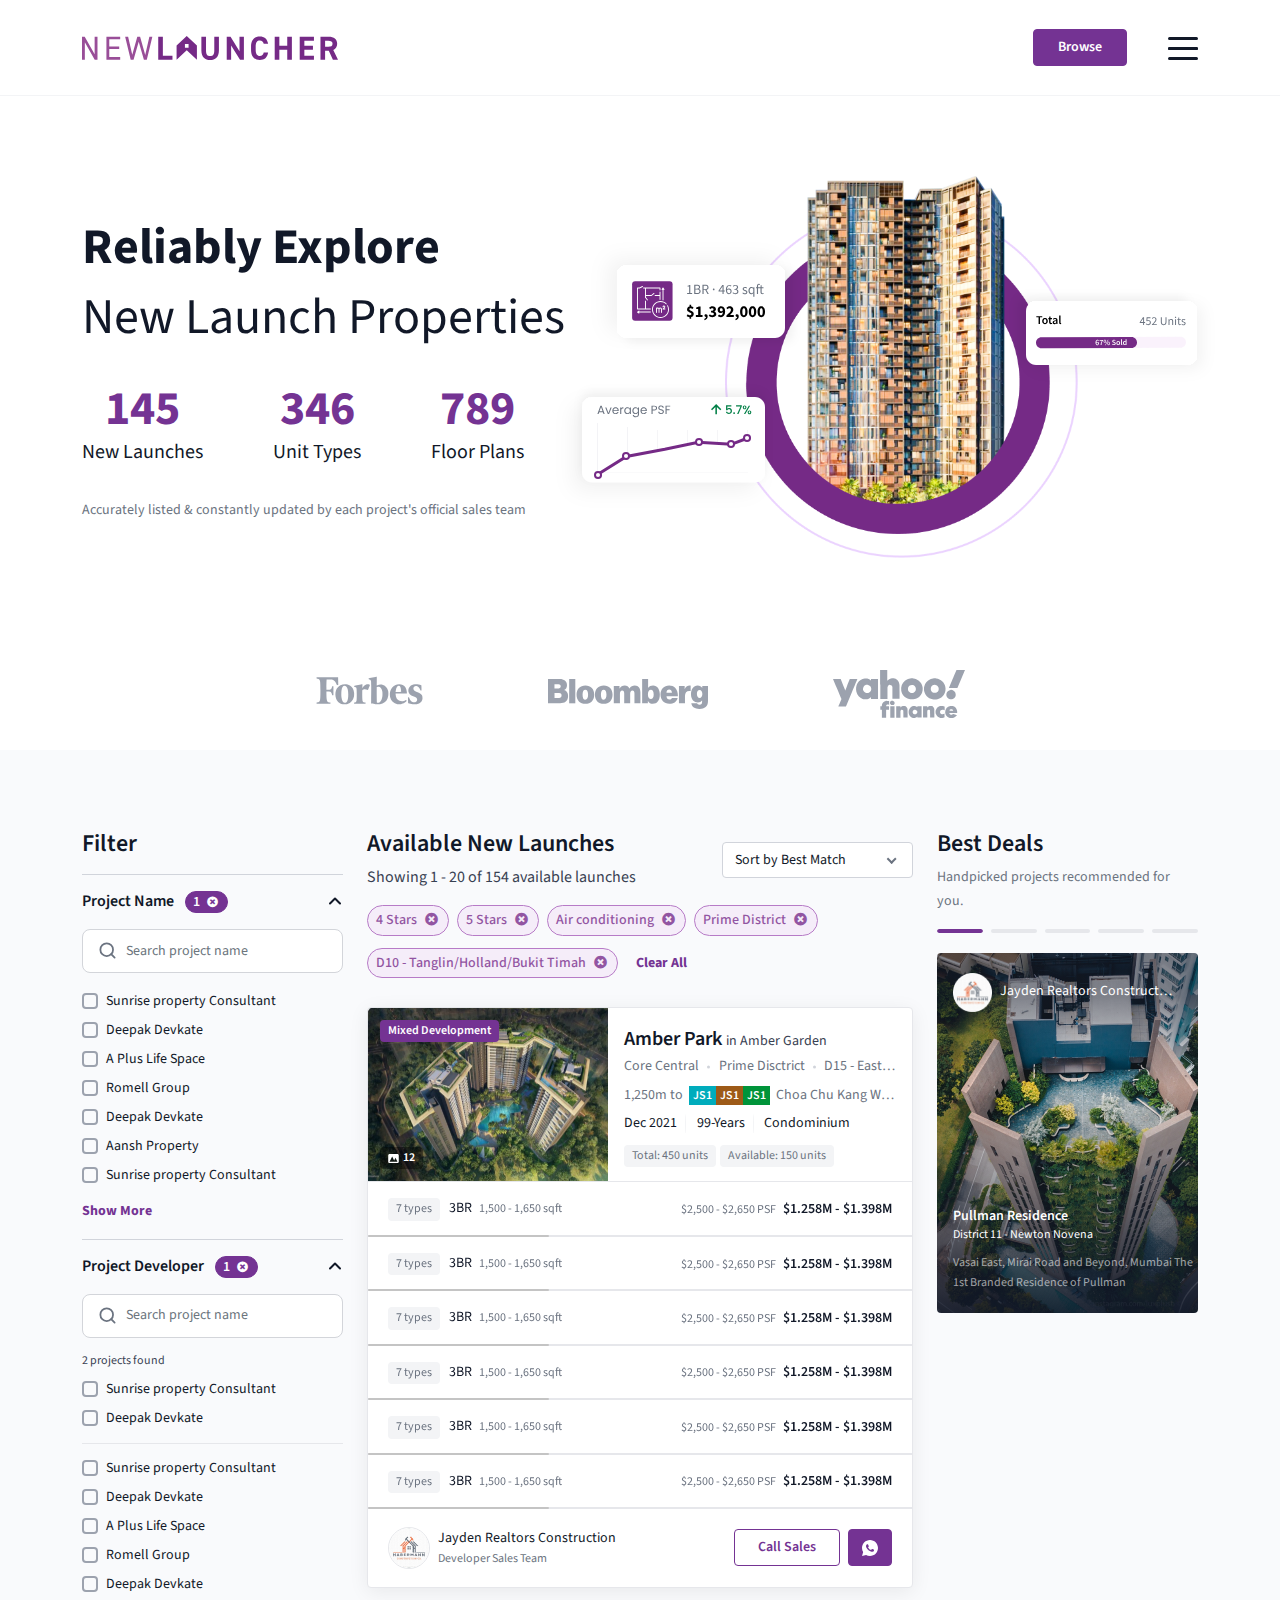
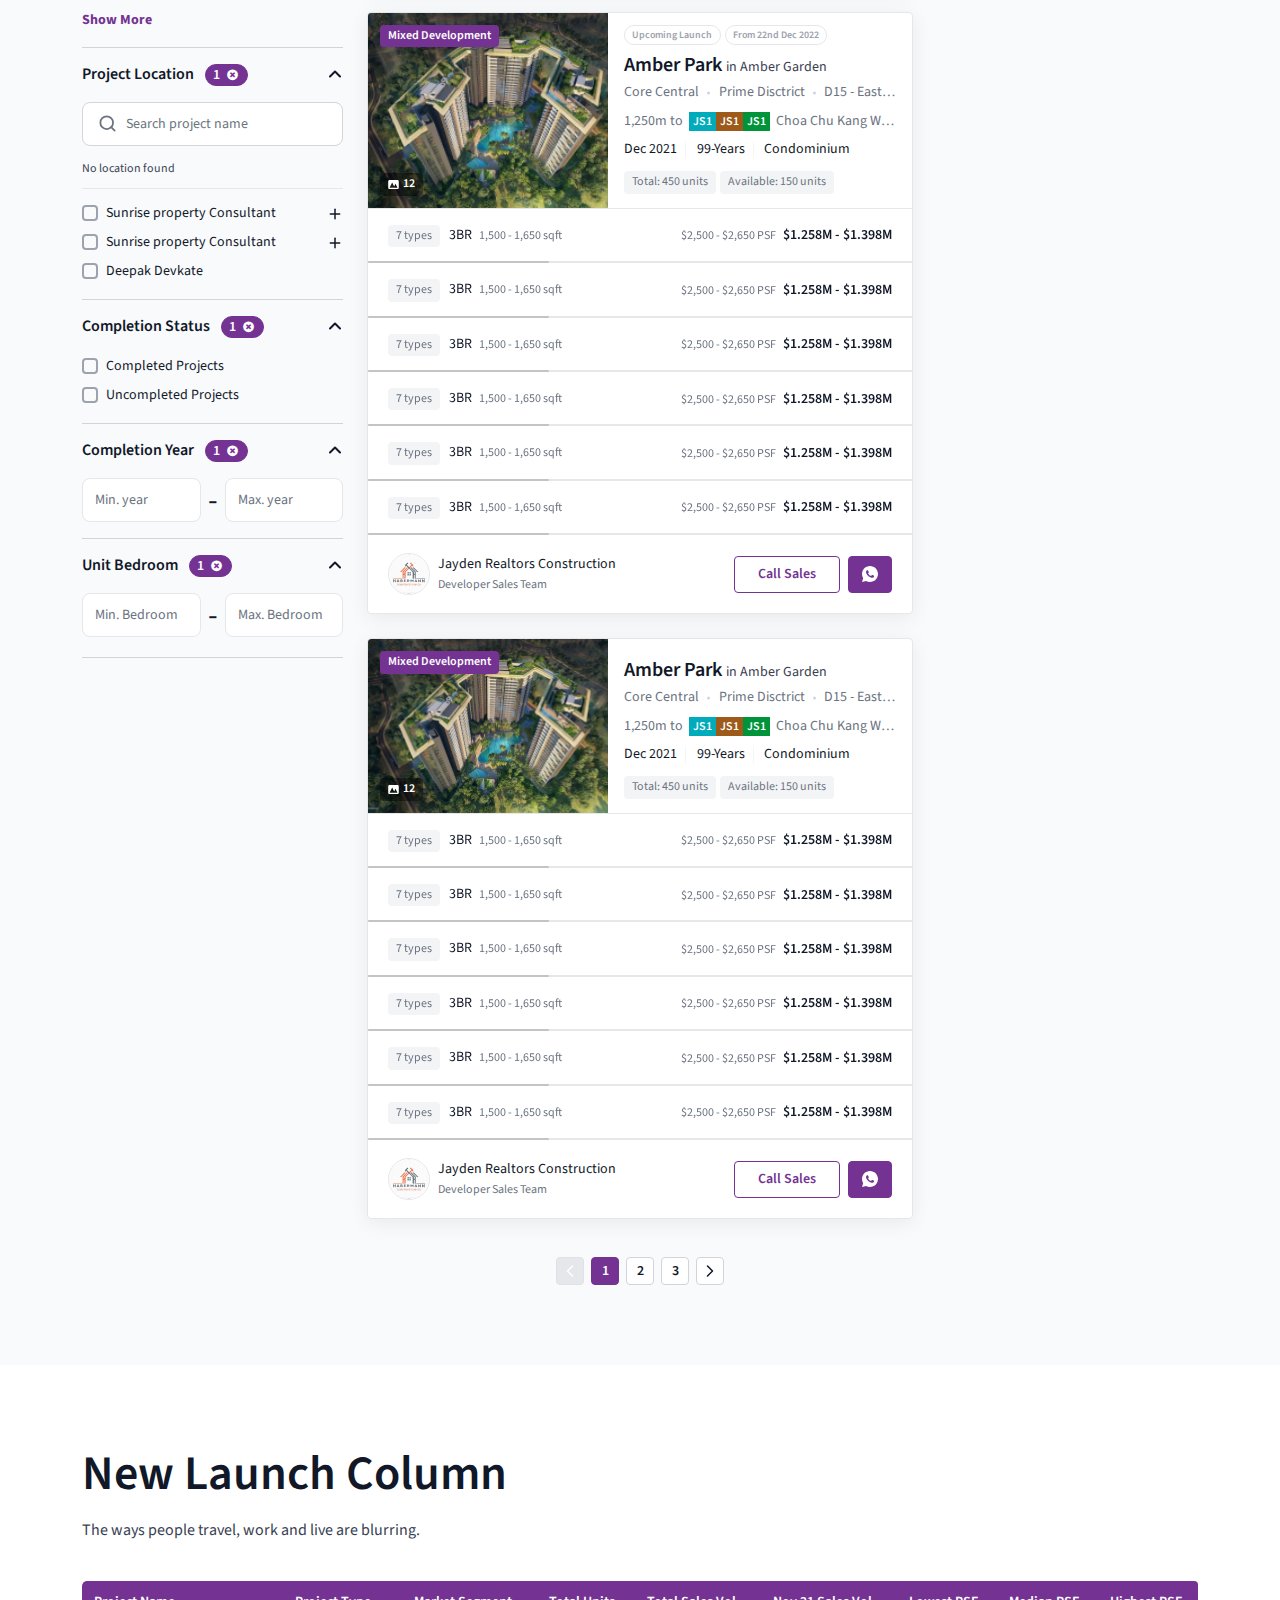
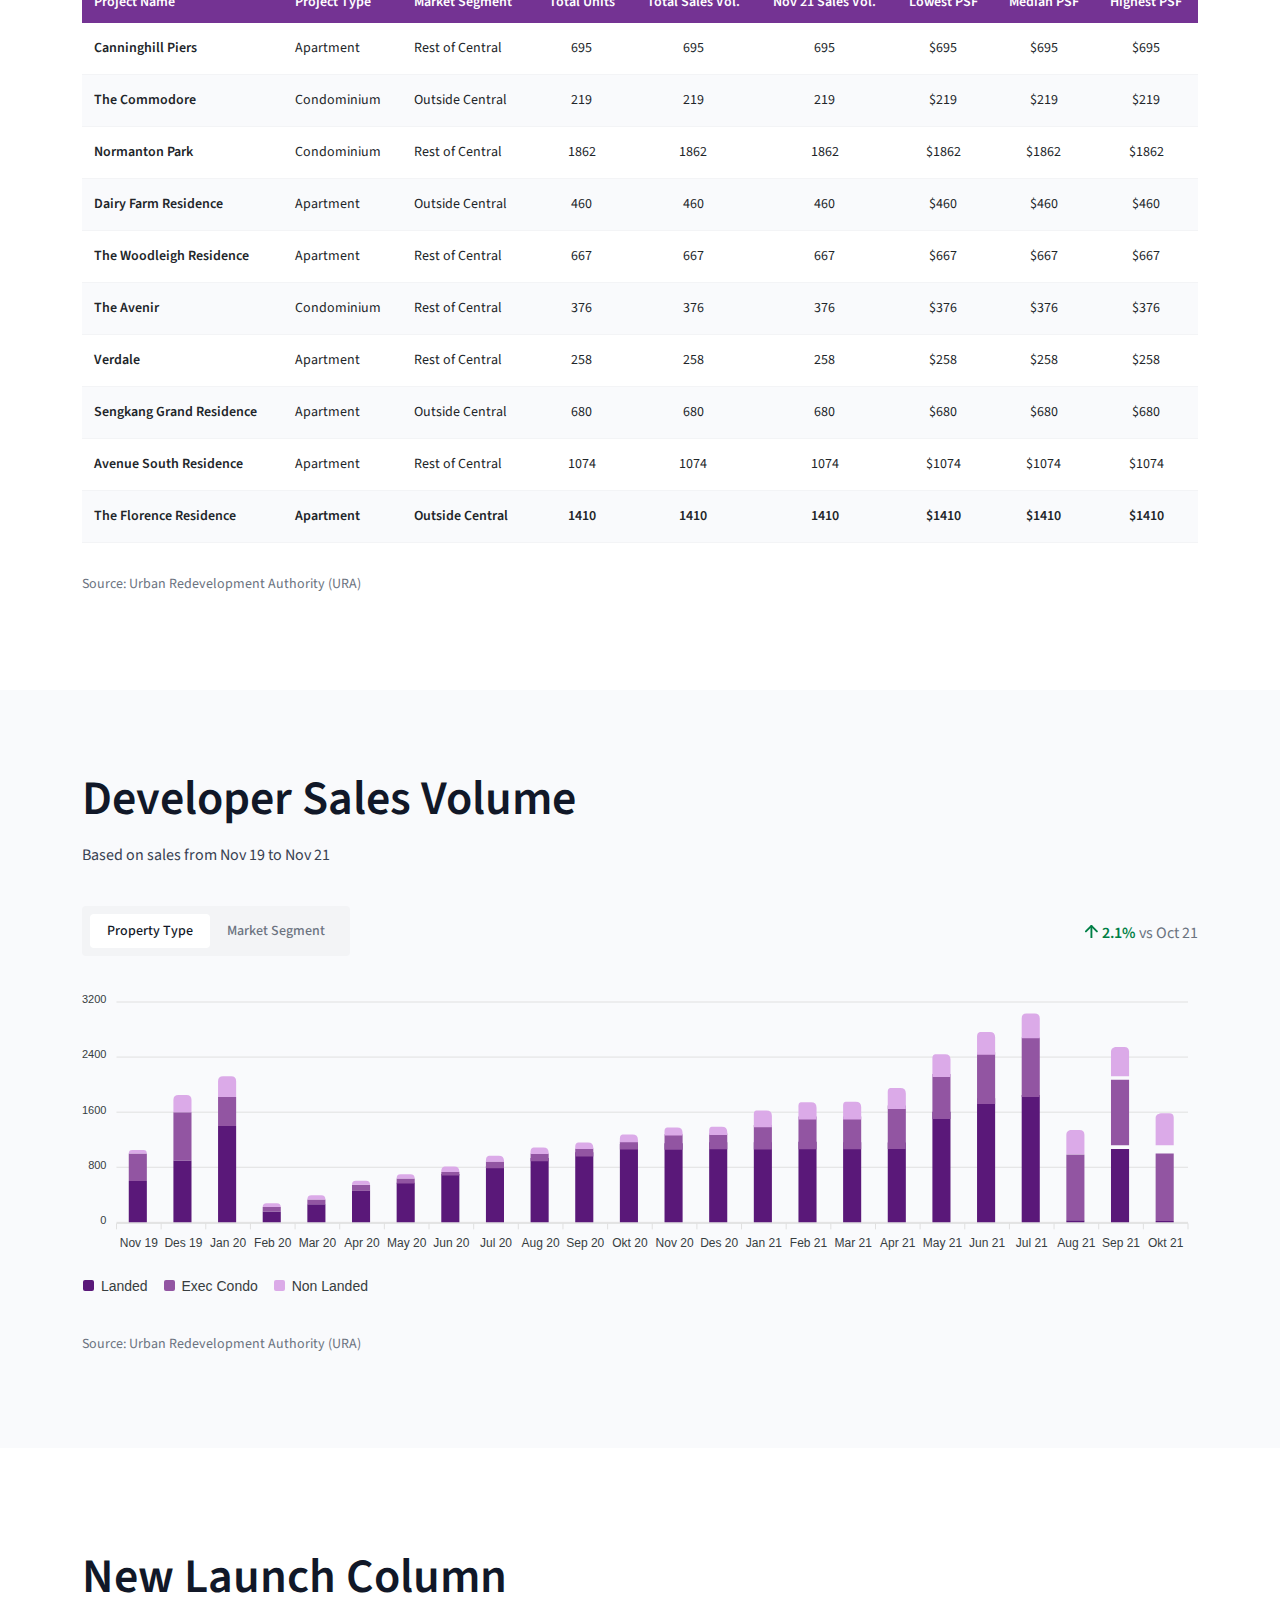
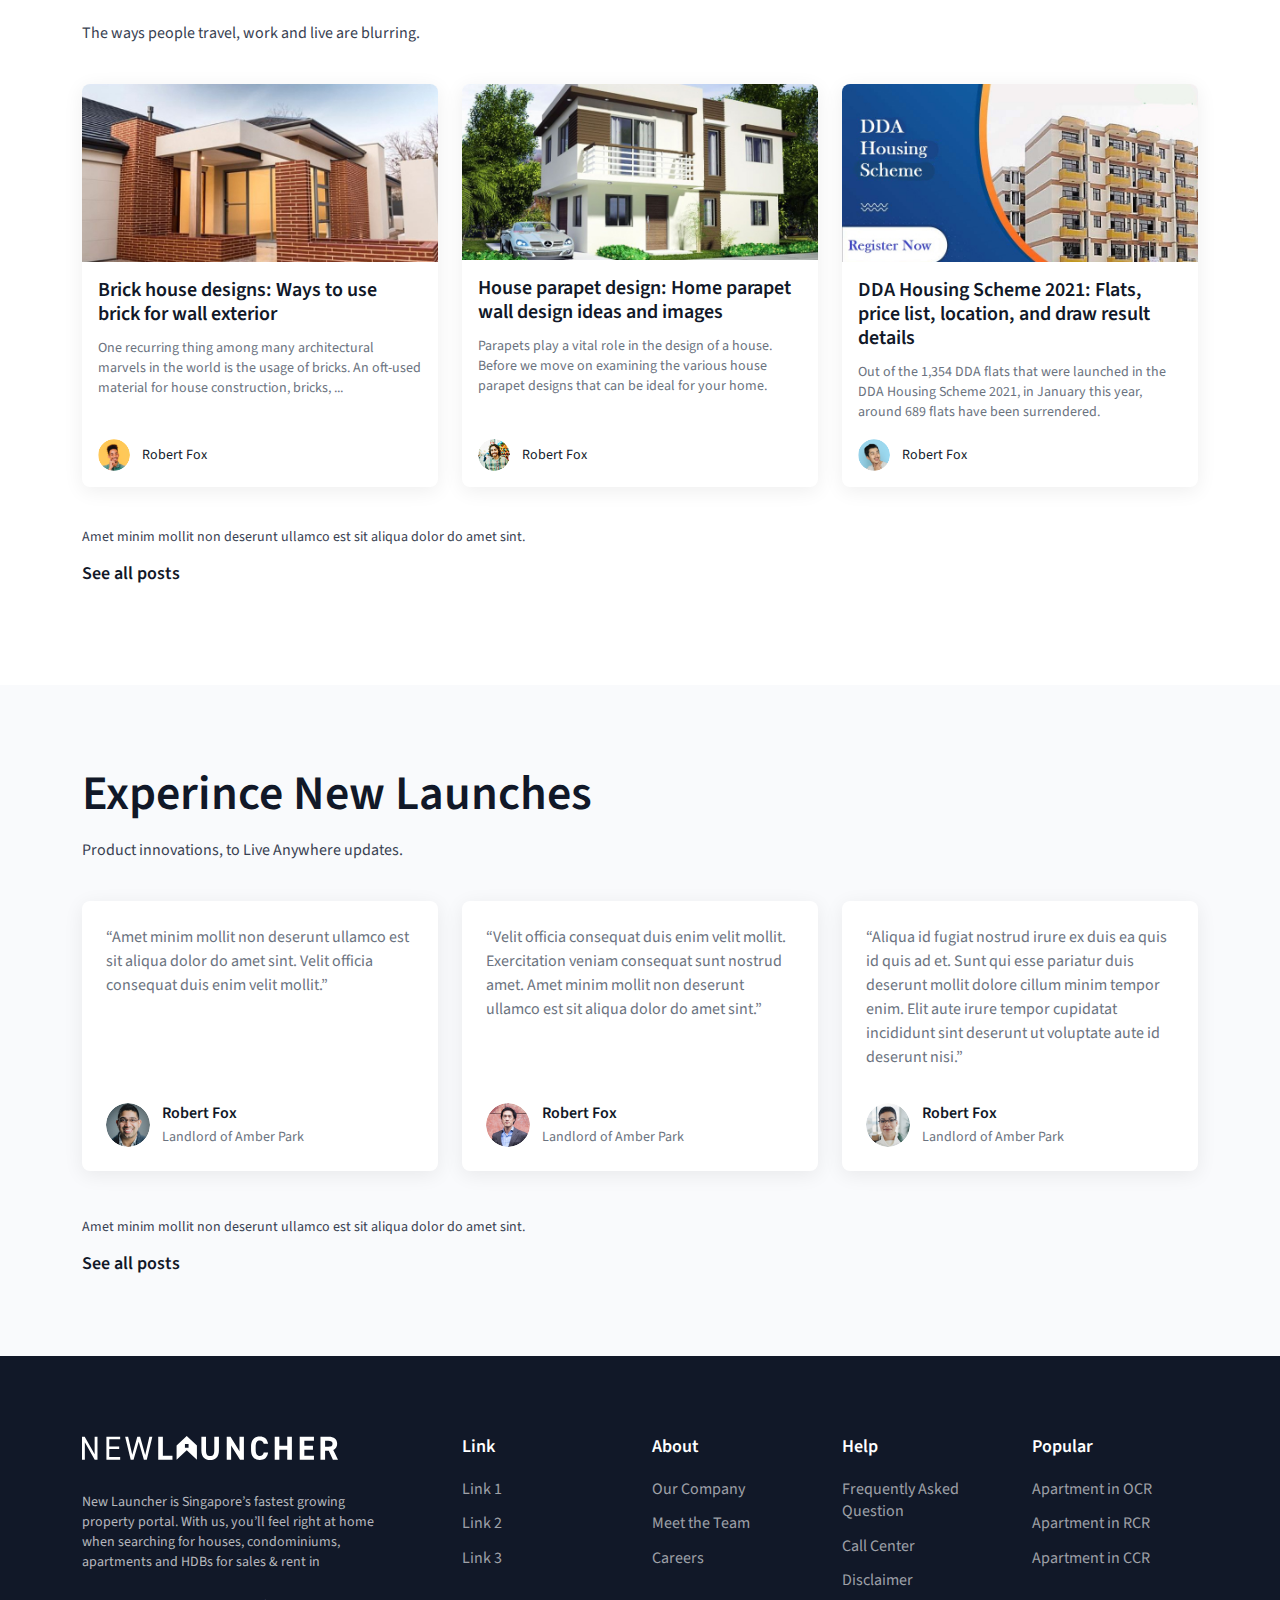
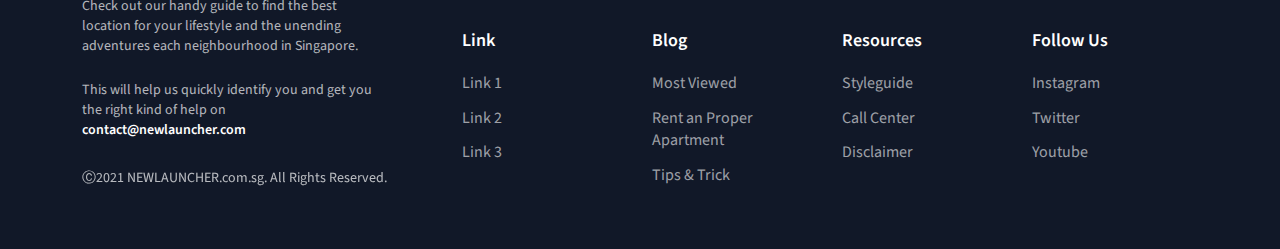
==== commit 50444f28: "Update index.html" ====
--- a/index.html
+++ b/index.html
@@ -7,7 +7,7 @@
     <link rel="stylesheet" href="assets/css/bootstrap.min.css" />
     <link rel="stylesheet" href="assets/css/fontawesome-all.css" />
     <link rel="stylesheet" href="assets/css/swiper.min.css" />
-    <link rel="stylesheet" href="assets/sass/style.css" />
+    <link rel="stylesheet" href="assets/css/style.css" />
   </head>
   <body>
     <main class="page-root">
@@ -538,288 +538,2089 @@
           </div>
         </div>
       </section>
-      <section class="blog-area sec-pt-100 sec-pb-100">
+      <section class="sec-pt-80 sec-pb-80 bg-gray">
         <div class="container">
           <div class="row">
-            <div class="col-lg-8">
-              <div class="section-title">
-                <h2 class="title">Developer Sales Volume</h2>
-                <p class="small-title">Based on sales from Nov 19 to Nov 21</p>
+            <div class="col-xl-3">
+              <div class="all-filters-area">
+                <div class="filter-area-header d-flex align-items-center d-xl-none">
+                  <button class="btn-back-icon"></button>
+                  <h4 class="title me-auto">Filter</h4>
+                  <a href="#" class="btn-text px-0">Clear All</a>
+                </div>
+                <div class="all-filters-wrap">
+                  <div class="footer-btn">
+                    <a href="#" class="btn w-100 btn-primary d-xl-none">View 154 Launches</a>
+                  </div>
+                  <div class="panel-title-area d-none d-xl-block">
+                    <h2 class="title">Filter</h2>
+                  </div>
+                  <!-- ALL FILTER WRAPPER -->
+                  <div class="filter-fields-wrapper">
+                    <!-- FILTER ITEM -->
+                    <div id="selectedFilters" class="selected-filter-bg filter-content-item has-opened d-xl-none">
+                      <h3 class="title">
+                        Selected Filter
+                        <span class="chip chip-sm chip-bg">
+                          <span>1</span>
+                          <button class="btn-times fas fa-times-circle"></button>
+                        </span>
+                        <button class="angle-btn fas fa-angle-down"></button>
+                      </h3>
+                      <div class="filter-body">
+                        <ul class="selected-filter-2 reset-ul d-flex flex-wrap">
+                          <li class="chip chip-light">MS H20 <button class="btn-times fas fa-times-circle"></button></li>
+                          <li class="chip chip-light">Sunrise Property Consultant <button class="btn-times fas fa-times-circle"></button></li>
+                          <li class="chip chip-light">Romel Group chip-light <button class="btn-times fas fa-times-circle"></button></li>
+                        </ul>
+                      </div>
+                    </div>
+                    <!-- FILTER ITEM -->
+                    <div class="filter-content-item has-opened">
+                      <h3 class="title">
+                        Project Name
+                        <span class="chip chip-sm chip-bg">
+                          <span>1</span>
+                          <button class="btn-times fas fa-times-circle filter-close"></button>
+                        </span>
+                        <button class="angle-btn fas fa-angle-down"></button>
+                      </h3>
+                      <div class="filter-body">
+                        <div class="sm-searech">
+                          <input type="text" class="form-control" placeholder="Search project name" />
+                          <button class="search-icon-btn"></button>
+                        </div>
+                        <ul id="expanded-project-name" data-each-show="5" class="check-box-lists mh-none">
+                          <li class="list-item form-check">
+                            <input class="form-check-input" type="checkbox" value="" id="check-box-1" />
+                            <label class="form-check-label" for="check-box-1"> Sunrise property Consultant </label>
+                          </li>
+                          <li class="list-item form-check">
+                            <input class="form-check-input" type="checkbox" value="" id="check-box-2" />
+                            <label class="form-check-label" for="check-box-2"> Deepak Devkate </label>
+                          </li>
+                          <li class="list-item form-check">
+                            <input class="form-check-input" type="checkbox" value="" id="check-box-3" />
+                            <label class="form-check-label" for="check-box-3"> A Plus Life Space </label>
+                          </li>
+                          <li class="list-item form-check">
+                            <input class="form-check-input" type="checkbox" value="" id="check-box-4" />
+                            <label class="form-check-label" for="check-box-4"> Romell Group </label>
+                          </li>
+                          <li class="list-item form-check">
+                            <input class="form-check-input" type="checkbox" value="" id="check-box-5" />
+                            <label class="form-check-label" for="check-box-5"> Deepak Devkate </label>
+                          </li>
+                          <li class="list-item form-check">
+                            <input class="form-check-input" type="checkbox" value="" id="check-box-6" />
+                            <label class="form-check-label" for="check-box-6"> Aansh Property </label>
+                          </li>
+                          <li class="list-item form-check">
+                            <input class="form-check-input" type="checkbox" value="" id="check-box--1" />
+                            <label class="form-check-label" for="check-box--1"> Sunrise property Consultant </label>
+                          </li>
+                          <li class="list-item d-none form-check">
+                            <input class="form-check-input" type="checkbox" value="" id="check-box--2" />
+                            <label class="form-check-label" for="check-box--2"> Deepak Devkate </label>
+                          </li>
+                          <li class="list-item d-none form-check">
+                            <input class="form-check-input" type="checkbox" value="" id="check-box--3" />
+                            <label class="form-check-label" for="check-box--3"> A Plus Life Space </label>
+                          </li>
+                          <li class="list-item d-none form-check">
+                            <input class="form-check-input" type="checkbox" value="" id="check-box--4" />
+                            <label class="form-check-label" for="check-box--4"> Romell Group </label>
+                          </li>
+                          <li class="list-item d-none form-check">
+                            <input class="form-check-input" type="checkbox" value="" id="check-box--5" />
+                            <label class="form-check-label" for="check-box--5"> Deepak Devkate </label>
+                          </li>
+                          <li class="list-item d-none form-check">
+                            <input class="form-check-input" type="checkbox" value="" id="check-box--6" />
+                            <label class="form-check-label" for="check-box--6"> Aansh Property </label>
+                          </li>
+                          <li class="list-item d-none form-check">
+                            <input class="form-check-input" type="checkbox" value="" id="check-box---1" />
+                            <label class="form-check-label" for="check-box---1"> Sunrise property Consultant </label>
+                          </li>
+                          <li class="list-item d-none form-check">
+                            <input class="form-check-input" type="checkbox" value="" id="check-box---2" />
+                            <label class="form-check-label" for="check-box---2"> Deepak Devkate </label>
+                          </li>
+                          <li class="list-item d-none form-check">
+                            <input class="form-check-input" type="checkbox" value="" id="check-box---3" />
+                            <label class="form-check-label" for="check-box---3"> A Plus Life Space </label>
+                          </li>
+                          <li class="list-item d-none form-check">
+                            <input class="form-check-input" type="checkbox" value="" id="check-box---4" />
+                            <label class="form-check-label" for="check-box---4"> Romell Group </label>
+                          </li>
+                          <li class="list-item d-none form-check">
+                            <input class="form-check-input" type="checkbox" value="" id="check-box---5" />
+                            <label class="form-check-label" for="check-box---5"> Deepak Devkate </label>
+                          </li>
+                          <li class="list-item d-none form-check">
+                            <input class="form-check-input" type="checkbox" value="" id="check-box---6" />
+                            <label class="form-check-label" for="check-box---6"> Aansh Property </label>
+                          </li>
+                        </ul>
+                        <a href="#" class="btn-text p-0 mt-2 d-inline-block" data-expandedlist="#expanded-project-name">Show More</a>
+                      </div>
+                    </div>
+                    <!-- FILTER ITEM -->
+                    <div class="filter-content-item has-opened">
+                      <h3 class="title">
+                        Project Developer
+                        <span class="chip chip-sm chip-bg">
+                          <span>1</span>
+                          <button class="btn-times fas fa-times-circle filter-close"></button>
+                        </span>
+                        <button class="angle-btn fas fa-angle-down"></button>
+                      </h3>
+                      <div class="filter-body">
+                        <div class="sm-searech">
+                          <input type="text" class="form-control" placeholder="Search project name" />
+                          <button class="search-icon-btn"></button>
+                        </div>
+                        <small class="sm-text">2 projects found</small>
+                        <ul class="check-box-lists mh-none">
+                          <li class="form-check">
+                            <input class="form-check-input" type="checkbox" value="" id="scheck-box-1" />
+                            <label class="form-check-label" for="scheck-box-1"> Sunrise property Consultant </label>
+                          </li>
+                          <li class="form-check">
+                            <input class="form-check-input" type="checkbox" value="" id="scheck-box-2" />
+                            <label class="form-check-label" for="scheck-box-2"> Deepak Devkate </label>
+                          </li>
+                        </ul>
+                        <span class="horizon-separator"></span>
+                        <ul id="expanded-project-Developer" data-each-show="5" class="check-box-lists mh-none">
+                          <li class="list-item form-check">
+                            <input class="form-check-input" type="checkbox" value="" id="Sunrisecheck-box-1" />
+                            <label class="form-check-label" for="Sunrisecheck-box-1"> Sunrise property Consultant </label>
+                          </li>
+                          <li class="list-item form-check">
+                            <input class="form-check-input" type="checkbox" value="" id="Sunrisecheck-box-2" />
+                            <label class="form-check-label" for="Sunrisecheck-box-2"> Deepak Devkate </label>
+                          </li>
+                          <li class="list-item form-check">
+                            <input class="form-check-input" type="checkbox" value="" id="Sunrisecheck-box-3" />
+                            <label class="form-check-label" for="Sunrisecheck-box-3"> A Plus Life Space </label>
+                          </li>
+                          <li class="list-item form-check">
+                            <input class="form-check-input" type="checkbox" value="" id="Sunrisecheck-box-4" />
+                            <label class="form-check-label" for="Sunrisecheck-box-4"> Romell Group </label>
+                          </li>
+                          <li class="list-item form-check">
+                            <input class="form-check-input" type="checkbox" value="" id="Sunrisecheck-box-5" />
+                            <label class="form-check-label" for="Sunrisecheck-box-5"> Deepak Devkate </label>
+                          </li>
+                          <li class="list-item d-none form-check">
+                            <input class="form-check-input" type="checkbox" value="" id="Sunrisecheck-box-1" />
+                            <label class="form-check-label" for="Sunrisecheck-box-1"> Sunrise property Consultant </label>
+                          </li>
+                          <li class="list-item d-none form-check">
+                            <input class="form-check-input" type="checkbox" value="" id="Sunrisecheck-box-2" />
+                            <label class="form-check-label" for="Sunrisecheck-box-2"> Deepak Devkate </label>
+                          </li>
+                          <li class="list-item d-none form-check">
+                            <input class="form-check-input" type="checkbox" value="" id="Sunrisecheck-box-3" />
+                            <label class="form-check-label" for="Sunrisecheck-box-3"> A Plus Life Space </label>
+                          </li>
+                          <li class="list-item d-none form-check">
+                            <input class="form-check-input" type="checkbox" value="" id="Sunrisecheck-box-4" />
+                            <label class="form-check-label" for="Sunrisecheck-box-4"> Romell Group </label>
+                          </li>
+                          <li class="list-item d-none form-check">
+                            <input class="form-check-input" type="checkbox" value="" id="Sunrisecheck-box-5" />
+                            <label class="form-check-label" for="Sunrisecheck-box-5"> Deepak Devkate </label>
+                          </li>
+                          <li class="list-item d-none form-check">
+                            <input class="form-check-input" type="checkbox" value="" id="Sunrisecheck-box-1" />
+                            <label class="form-check-label" for="Sunrisecheck-box-1"> Sunrise property Consultant </label>
+                          </li>
+                          <li class="list-item d-none form-check">
+                            <input class="form-check-input" type="checkbox" value="" id="Sunrisecheck-box-2" />
+                            <label class="form-check-label" for="Sunrisecheck-box-2"> Deepak Devkate </label>
+                          </li>
+                          <li class="list-item d-none form-check">
+                            <input class="form-check-input" type="checkbox" value="" id="Sunrisecheck-box-3" />
+                            <label class="form-check-label" for="Sunrisecheck-box-3"> A Plus Life Space </label>
+                          </li>
+                          <li class="list-item d-none form-check">
+                            <input class="form-check-input" type="checkbox" value="" id="Sunrisecheck-box-4" />
+                            <label class="form-check-label" for="Sunrisecheck-box-4"> Romell Group </label>
+                          </li>
+                          <li class="list-item d-none form-check">
+                            <input class="form-check-input" type="checkbox" value="" id="Sunrisecheck-box-5" />
+                            <label class="form-check-label" for="Sunrisecheck-box-5"> Deepak Devkate </label>
+                          </li>
+                        </ul>
+                        <a href="#" class="btn-text p-0 mt-2 d-inline-block" data-expandedlist="#expanded-project-Developer">Show More</a>
+                      </div>
+                    </div>
+                    <!-- FILTER ITEM -->
+                    <div class="filter-content-item has-opened">
+                      <h3 class="title">
+                        Project Location
+                        <span class="chip chip-sm chip-bg">
+                          <span>1</span>
+                          <button class="btn-times fas fa-times-circle filter-close"></button>
+                        </span>
+                        <button class="angle-btn fas fa-angle-down"></button>
+                      </h3>
+                      <div class="filter-body">
+                        <div class="sm-searech">
+                          <input type="text" class="form-control" placeholder="Search project name" />
+                          <button class="search-icon-btn"></button>
+                        </div>
+                        <small class="sm-text">No location found</small>
+                        <span class="horizon-separator"></span>
+                        <ul class="check-box-lists mh-none">
+                          <li>
+                            <div class="form-check">
+                              <input class="form-check-input" type="checkbox" value="" id="checkAllFirst" />
+                              <label class="form-check-label" for="checkAllFirst"> Sunrise property Consultant </label>
+                            </div>
+                            <ul class="check-box-lists">
+                              <li>
+                                <div class="form-check">
+                                  <input class="form-check-input cb-1" type="checkbox" value="" id="LocationNestedcheck-box-1" />
+                                  <label class="form-check-label" for="LocationNestedcheck-box-1"> Sunrise property Consultant </label>
+                                </div>
+                              </li>
+                              <li>
+                                <div class="form-check">
+                                  <input class="form-check-input cb-1" type="checkbox" value="" id="LocationNestedcheck-box-2" />
+                                  <label class="form-check-label" for="LocationNestedcheck-box-2"> Sunrise property Consultant </label>
+                                </div>
+                              </li>
+                              <li>
+                                <div class="form-check">
+                                  <input class="form-check-input cb-1" type="checkbox" value="" id="LocationNestedcheck-box-3" />
+                                  <label class="form-check-label" for="LocationNestedcheck-box-3"> Sunrise property Consultant </label>
+                                </div>
+                              </li>
+                            </ul>
+                          </li>
+                          <li>
+                            <div class="form-check">
+                              <input class="form-check-input" type="checkbox" value="" id="checkAllSecond" />
+                              <label class="form-check-label" for="checkAllSecond"> Sunrise property Consultant </label>
+                            </div>
+                            <ul class="check-box-lists">
+                              <li>
+                                <div class="form-check">
+                                  <input class="form-check-input cb-2" type="checkbox" value="" id="LocationNestedcheck-box-4" />
+                                  <label class="form-check-label" for="LocationNestedcheck-box-4"> Sunrise property Consultant </label>
+                                </div>
+                              </li>
+                              <li>
+                                <div class="form-check">
+                                  <input class="form-check-input cb-2" type="checkbox" value="" id="LocationNestedcheck-box-5" />
+                                  <label class="form-check-label" for="LocationNestedcheck-box-5"> Sunrise property Consultant </label>
+                                </div>
+                              </li>
+                              <li>
+                                <div class="form-check">
+                                  <input class="form-check-input cb-2" type="checkbox" value="" id="LocationNestedcheck-box-6" />
+                                  <label class="form-check-label" for="LocationNestedcheck-box-6"> Sunrise property Consultant </label>
+                                </div>
+                              </li>
+                            </ul>
+                          </li>
+                          <li class="form-check">
+                            <input class="form-check-input" type="checkbox" value="" id="LocationNestedcheck-box-7" />
+                            <label class="form-check-label" for="LocationNestedcheck-box-7"> Deepak Devkate </label>
+                          </li>
+                        </ul>
+                      </div>
+                    </div>
+                    <!-- FILTER ITEM -->
+                    <div class="filter-content-item has-opened">
+                      <h3 class="title">
+                        Completion Status
+                        <span class="chip chip-sm chip-bg">
+                          <span>1</span>
+                          <button class="btn-times fas fa-times-circle filter-close"></button>
+                        </span>
+                        <div class="sm-title fw-400 toggle-with-parent">Completed Projects</div>
+                        <button class="angle-btn fas fa-angle-down"></button>
+                      </h3>
+                      <div class="filter-body">
+                        <ul class="check-box-lists mt-16">
+                          <li class="form-check">
+                            <input class="form-check-input" type="checkbox" value="" id="check-box-CoProjects" />
+                            <label class="form-check-label" for="check-box-CoProjects"> Completed Projects </label>
+                          </li>
+                          <li class="form-check">
+                            <input class="form-check-input" type="checkbox" value="" id="check-box-UnProjects" />
+                            <label class="form-check-label" for="check-box-UnProjects"> Uncompleted Projects </label>
+                          </li>
+                        </ul>
+                      </div>
+                    </div>
+                    <!-- FILTER ITEM -->
+                    <div class="filter-content-item has-opened">
+                      <h3 class="title">
+                        Completion Year
+                        <span class="chip chip-sm chip-bg">
+                          <span id="no-of-f">1</span>
+                          <button class="btn-times fas fa-times-circle filter-close"></button>
+                        </span>
+                        <button class="angle-btn fas fa-angle-down"></button>
+                      </h3>
+                      <div class="filter-body">
+                        <div class="needs-validation mt-16">
+                          <div class="input_group">
+                            <div class="input-style2 -min">
+                              <span class="placeholder_text">Min. year</span>
+                              <input type="text" class="form-control" min="10" max="20" />
+                            </div>
+                            <span class="sep">-</span>
+                            <div class="input-style2 -max">
+                              <span class="placeholder_text">Max. year</span>
+                              <input type="text" class="form-control" min="10" max="20" />
+                            </div>
+                          </div>
+                        </div>
+                      </div>
+                    </div>
+                    <!-- FILTER ITEM -->
+                    <div class="filter-content-item has-opened">
+                      <h3 class="title">
+                        Unit Bedroom
+                        <span class="chip chip-sm chip-bg">
+                          <span>1</span>
+                          <button class="btn-times fas fa-times-circle filter-close"></button>
+                        </span>
+                        <button class="angle-btn fas fa-angle-down"></button>
+                      </h3>
+                      <div class="filter-body">
+                        <div class="needs-validation mt-16">
+                          <div class="input_group">
+                            <div class="input-style2 bedroom -min">
+                              <span class="placeholder_text">Min. Bedroom</span>
+                              <input id="min-bedroom" type="text" class="form-control" min="10" max="20" />
+                            </div>
+                            <span class="sep">-</span>
+                            <div class="input-style2 bedroom -max">
+                              <span class="placeholder_text">Max. Bedroom</span>
+                              <input id="max-bedroom" type="text" class="form-control max-bedroom" min="10" max="20" />
+                            </div>
+                          </div>
+                          <p class="mt-1 error-message"></p>
+                        </div>
+                      </div>
+                    </div>
+                  </div>
+                </div>
               </div>
             </div>
-          </div>
-          <div class="row">
-            <div class="dropdown--all-posts">
-              <div class="dropdown--">
-                <div data-area="#chart-area-1" class="has-tab-link select-with-radio d-inline-block sales-trend-dropdown">
-                  <select name="" id="" class="has-nc-select" prefix="Sort by">
-                    <option value="Best Match">Best Match</option>
-                    <option value="Best Seller">Best Seller</option>
-                    <option value="Earliest Top">Earliest Top</option>
-                    <option value="Newest Launch">Newest Launch</option>
-                    <option value="Price: Low to High">Price: Low to High</option>
-                    <option value="Price: High to Low">Price: High to Low</option>
-                    <option value="Size: Low to High">Size: Low to High</option>
-                    <option value="Size: High to Low">Size: High to Low</option>
-                    <option value="PSF: Low to High">PSF: Low to High</option>
-                    <option value="PSF: High to Low">PSF: High to Low</option>
-                  </select>
+            <div class="col-xl-6 col-lg-8 spacing_">
+              <div class="d-xl-flex align-items-xl-center">
+                <div class="panel-title-area me-auto">
+                  <h2 class="title">Available New Launches</h2>
+                  <p>Showing 1 - 20 of 154 available launches</p>
+                </div>
+                <div class="d-flex mt-xl-0 filter-btn-group-wrap">
+                  <a href="#" class="open-filter-area d-flex align-items-center btn-outline-light d-xl-none me-2 me-sm-3">
+                    <span class="icon-settings"></span>
+                    Filter
+                    <span class="baudge-rounded d-flex align-items-center justify-content-center">4</span>
+                  </a>
+                  <a href="#" class="open-sort-area filter-input-show sort-filter-show btn-outline-light d-xl-none d-flex align-items-center">
+                    <span class="abs d-flex align-items-center">
+                      <span class="icon-filter"></span>
+                      Sort by
+                    </span>
+                    <span class="current-text d-block">Price: High to...</span>
+                  </a>
+                  <div class="sort-fixd-wrap d-xl-none">
+                    <div class="filter-area-header d-flex align-items-center d-xl-none">
+                      <button class="btn-back-icon"></button>
+                      <h4 class="title me-auto">Sort</h4>
+                      <a href="#" class="btn-text px-0">Reset to Default</a>
+                    </div>
+                    <div class="all-sort-fixd-wrap">
+                      <ul class="list reset-ul">
+                        <li class="option selected focus">Best Match</li>
+                        <li class="option">Best Seller</li>
+                        <li class="option">Earliest Top</li>
+                        <li class="option">Newest Launch</li>
+                        <li class="option">Price: Low to High</li>
+                        <li class="option">Price: High to Low</li>
+                        <li class="option">Size: Low to High</li>
+                        <li class="option">Size: High to Low</li>
+                        <li class="option">PSF: Low to High</li>
+                        <li class="option">PSF: High to Low</li>
+                      </ul>
+                    </div>
+                  </div>
+                  <div class="select-with-radio d-none d-xl-block">
+                    <select name="" id="" vlaue="Price: High to Low" class="has-nc-select" prefix="Sort by">
+                      <option value="Best Match">Best Match</option>
+                      <option value="Best Seller">Best Seller</option>
+                      <option value="Earliest Top">Earliest Top</option>
+                      <option value="Newest Launch">Newest Launch</option>
+                      <option value="Price: Low to High">Price: Low to High</option>
+                      <option value="Price: High to Low">Price: High to Low</option>
+                      <option value="Size: Low to High">Size: Low to High</option>
+                      <option value="Size: High to Low">Size: High to Low</option>
+                      <option value="PSF: Low to High">PSF: Low to High</option>
+                      <option value="PSF: High to Low">PSF: High to Low</option>
+                    </select>
+                  </div>
                 </div>
               </div>
-              <div class="show-all-posts--">
-                <h6>See all posts</h6>
+              <div class="selected-filters-parent-wrap">
+                <ul class="selected-filters-wrap d-flex flex-xl-wrap">
+                  <li class="chip">4 Stars <button class="btn-times fas fa-times-circle"></button></li>
+                  <li class="chip">5 Stars <button class="btn-times fas fa-times-circle"></button></li>
+                  <li class="chip">Air conditioning <button class="btn-times fas fa-times-circle"></button></li>
+                  <li class="chip">Prime District <button class="btn-times fas fa-times-circle"></button></li>
+                  <li class="chip">D10 - Tanglin/Holland/Bukit Timah <button class="btn-times fas fa-times-circle"></button></li>
+                  <li class="clear-btn d-none d-xl-flex align-items-center"><a href="#" class="btn-text">Clear All</a></li>
+                </ul>
+                <div class="clear-btn d-flex d-xl-none align-items-center"><a href="#" class="btn-text">Clear All</a></div>
               </div>
+              <!-- Listing Start -->
+              <div class="card-primary mb-4">
+                <!-- Card Header -->
+                <div class="card-header">
+                  <div class="d-md-flex">
+                    <!-- Thumbnail -->
+                    <div class="thumbnail-wrapper flex-shrink-1">
+                      <a href="#" class="badge badge-primary">Mixed Development</a>
+                      <span class="badge badge-dark-4 badge-img-count d-flex align-items-center">
+                        <svg viewBox="0 0 10 10" fill="none" xmlns="http://www.w3.org/2000/svg">
+                          <path
+                            fill-rule="evenodd"
+                            clip-rule="evenodd"
+                            d="M1.4002 0.799988C0.737454 0.799988 0.200195 1.33725 0.200195 1.99999V7.99999C0.200195 8.66273 0.737454 9.19999 1.4002 9.19999H8.60019C9.26294 9.19999 9.80019 8.66273 9.80019 7.99999V1.99999C9.80019 1.33725 9.26294 0.799988 8.60019 0.799988H1.4002ZM8.60019 7.99999H1.4002L3.80019 3.19999L5.60019 6.79999L6.80019 4.39999L8.60019 7.99999Z"
+                            fill="white"
+                          />
+                        </svg>
+                        12
+                      </span>
+                      <div class="thumb d-none d-md-block" style="background-image: url('assets/img/card/1.png')"></div>
+                      <div class="thumb d-md-none" style="background-image: url('assets/img/card/1-sm.png')"></div>
+                    </div>
+                    <!-- Text Content -->
+                    <div class="text-content">
+                      <h2 class="title">Amber Park <small>in Amber Garden</small></h2>
+                      <ul class="inline-dot-list">
+                        <li>Core Central</li>
+                        <li>Prime Disctrict</li>
+                        <li>D15 - East Coast / Marine...</li>
+                      </ul>
+                      <p class="mt-10 mb-9 text-gray">
+                        1,250m to
+                        <span class="custom-badge-group d-inline-flex">
+                          <span class="badge-item bg-1">JS1</span>
+                          <span class="badge-item bg-2">JS1</span>
+                          <span class="badge-item bg-3">JS1</span>
+                        </span>
+                        Choa Chu Kang West MRT
+                      </p>
+                      <ul class="inline-line-list mb-12">
+                        <li><a href="#">Dec 2021</a></li>
+                        <li><a href="#">99-Years</a></li>
+                        <li><a href="#">Condominium</a></li>
+                      </ul>
+                      <ul class="badge-group-2 d-flex flex-wrap">
+                        <li>
+                          <span class="badge badge-light"><span>Total:</span> 450 units</span>
+                        </li>
+                        <li>
+                          <span class="badge badge-light"><span>Available:</span> 150 units</span>
+                        </li>
+                        <li>
+                          <span class="badge badge-light hide-xl-xxl"><span>Sold:</span> 300 units</span>
+                        </li>
+                      </ul>
+                    </div>
+                  </div>
+                </div>
+                <!-- Card Body -->
+                <div class="card-body p-0">
+                  <!-- SLIDE WRAPPER -->
+                  <div class="text-slide-wrapper disable-scrollbar" id="checkWidth">
+                    <div class="text-slide-container swiper-container">
+                      <div class="swiper-wrapper">
+                        <!-- SLIDE ITEM -->
+                        <div class="swiper-slide">
+                          <div class="slide-item d-flex align-items-center">
+                            <div class="left-area">
+                              <span class="badge badge-light mr-6px d-md-inline-block d-none">7 types</span>
+                              <!--FOR LARGE DEVICE-->
+                              <span class="text-dark d-block d-md-inline-block mb-1 mb-md-0 mr-4px">3BR</span>
+                              <span class="badge badge-light d-md-none">7 types</span>
+                              <!--FOR SMALL DEVICE-->
+                              <span class="text-12 text-gray">1,500 - 1,650 sqft</span>
+                            </div>
+                            <div class="ms-auto text-end text-md-start">
+                              <span class="text-dark d-md-none d-block mb-1">$1.258M - $1.398M</span>
+                              <!--FOR SMALL DEVICE-->
+                              <span class="text-12 text-gray mr-4px mr-0fsm">$2,500 - $2,650 PSF</span>
+                              <span class="text-dark d-md-inline-block d-none">$1.258M - $1.398M</span>
+                              <!--FOR LARGE DEVICE-->
+                            </div>
+                          </div>
+                        </div>
+                        <!-- SLIDE ITEM -->
+                        <div class="swiper-slide">
+                          <div class="slide-item d-flex align-items-center">
+                            <div class="left-area">
+                              <span class="badge badge-light mr-6px d-md-inline-block d-none">7 types</span>
+                              <!--FOR LARGE DEVICE-->
+                              <span class="text-dark d-block d-md-inline-block mb-1 mb-md-0 mr-4px">3BR</span>
+                              <span class="badge badge-light d-md-none">7 types</span>
+                              <!--FOR SMALL DEVICE-->
+                              <span class="text-12 text-gray">1,500 - 1,650 sqft</span>
+                            </div>
+                            <div class="ms-auto text-end text-md-start">
+                              <span class="text-dark d-md-none d-block mb-1">$1.258M - $1.398M</span>
+                              <!--FOR SMALL DEVICE-->
+                              <span class="text-12 text-gray mr-4px mr-0fsm">$2,500 - $2,650 PSF</span>
+                              <span class="text-dark d-md-inline-block d-none">$1.258M - $1.398M</span>
+                              <!--FOR LARGE DEVICE-->
+                            </div>
+                          </div>
+                        </div>
+                        <!-- SLIDE ITEM -->
+                        <div class="swiper-slide">
+                          <div class="slide-item d-flex align-items-center">
+                            <div class="left-area">
+                              <span class="badge badge-light d-md-inline-block d-none">7 types</span>
+                              <!--FOR LARGE DEVICE-->
+                              <span class="text-dark d-block d-md-inline-block mb-1 mb-md-0">3BR</span>
+                              <span class="badge badge-light d-md-none">7 types</span>
+                              <!--FOR SMALL DEVICE-->
+                              <span class="text-12 text-gray">1,500 - 1,650 sqft</span>
+                            </div>
+                            <div class="ms-auto text-end text-md-start">
+                              <span class="text-dark d-md-none d-block mb-1">$1.258M - $1.398M</span>
+                              <!--FOR SMALL DEVICE-->
+                              <span class="text-12 text-gray mr-4px mr-0fsm">$2,500 - $2,650 PSF</span>
+                              <span class="text-dark d-md-inline-block d-none">$1.258M - $1.398M</span>
+                              <!--FOR LARGE DEVICE-->
+                            </div>
+                          </div>
+                        </div>
+                      </div>
+                    </div>
+                    <div class="slide-scrollbar"></div>
+                  </div>
+                  <!-- SLIDE WRAPPER -->
+                  <div class="text-slide-wrapper disable-scrollbar">
+                    <div class="text-slide-container swiper-container">
+                      <div class="swiper-wrapper">
+                        <!-- SLIDE ITEM -->
+                        <div class="swiper-slide">
+                          <div class="slide-item d-flex align-items-center">
+                            <div class="left-area">
+                              <span class="badge badge-light mr-6px d-md-inline-block d-none">7 types</span>
+                              <!--FOR LARGE DEVICE-->
+                              <span class="text-dark d-block d-md-inline-block mb-1 mb-md-0 mr-4px">3BR</span>
+                              <span class="badge badge-light d-md-none">7 types</span>
+                              <!--FOR SMALL DEVICE-->
+                              <span class="text-12 text-gray">1,500 - 1,650 sqft</span>
+                            </div>
+                            <div class="ms-auto text-end text-md-start">
+                              <span class="text-dark d-md-none d-block mb-1">$1.258M - $1.398M</span>
+                              <!--FOR SMALL DEVICE-->
+                              <span class="text-12 text-gray mr-4px mr-0fsm">$2,500 - $2,650 PSF</span>
+                              <span class="text-dark d-md-inline-block d-none">$1.258M - $1.398M</span>
+                              <!--FOR LARGE DEVICE-->
+                            </div>
+                          </div>
+                        </div>
+                        <!-- SLIDE ITEM -->
+                        <div class="swiper-slide">
+                          <div class="slide-item d-flex align-items-center">
+                            <div class="left-area">
+                              <span class="badge badge-light mr-6px d-md-inline-block d-none">7 types</span>
+                              <!--FOR LARGE DEVICE-->
+                              <span class="text-dark d-block d-md-inline-block mb-1 mb-md-0 mr-4px">3BR</span>
+                              <span class="badge badge-light d-md-none">7 types</span>
+                              <!--FOR SMALL DEVICE-->
+                              <span class="text-12 text-gray">1,500 - 1,650 sqft</span>
+                            </div>
+                            <div class="ms-auto text-end text-md-start">
+                              <span class="text-dark d-md-none d-block mb-1">$1.258M - $1.398M</span>
+                              <!--FOR SMALL DEVICE-->
+                              <span class="text-12 text-gray mr-4px mr-0fsm">$2,500 - $2,650 PSF</span>
+                              <span class="text-dark d-md-inline-block d-none">$1.258M - $1.398M</span>
+                              <!--FOR LARGE DEVICE-->
+                            </div>
+                          </div>
+                        </div>
+                        <!-- SLIDE ITEM -->
+                        <div class="swiper-slide">
+                          <div class="slide-item d-flex align-items-center">
+                            <div class="left-area">
+                              <span class="badge badge-light mr-6px d-md-inline-block d-none">7 types</span>
+                              <!--FOR LARGE DEVICE-->
+                              <span class="text-dark d-block d-md-inline-block mb-1 mb-md-0 mr-4px">3BR</span>
+                              <span class="badge badge-light d-md-none">7 types</span>
+                              <!--FOR SMALL DEVICE-->
+                              <span class="text-12 text-gray">1,500 - 1,650 sqft</span>
+                            </div>
+                            <div class="ms-auto text-end text-md-start">
+                              <span class="text-dark d-md-none d-block mb-1">$1.258M - $1.398M</span>
+                              <!--FOR SMALL DEVICE-->
+                              <span class="text-12 text-gray mr-4px mr-0fsm">$2,500 - $2,650 PSF</span>
+                              <span class="text-dark d-md-inline-block d-none">$1.258M - $1.398M</span>
+                              <!--FOR LARGE DEVICE-->
+                            </div>
+                          </div>
+                        </div>
+                      </div>
+                    </div>
+                    <div class="slide-scrollbar"></div>
+                  </div>
+                  <!-- SLIDE WRAPPER -->
+                  <div class="text-slide-wrapper disable-scrollbar">
+                    <div class="text-slide-container swiper-container">
+                      <div class="swiper-wrapper">
+                        <!-- SLIDE ITEM -->
+                        <div class="swiper-slide">
+                          <div class="slide-item d-flex align-items-center">
+                            <div class="left-area">
+                              <span class="badge badge-light mr-6px d-md-inline-block d-none">7 types</span>
+                              <!--FOR LARGE DEVICE-->
+                              <span class="text-dark d-block d-md-inline-block mb-1 mb-md-0 mr-4px">3BR</span>
+                              <span class="badge badge-light d-md-none">7 types</span>
+                              <!--FOR SMALL DEVICE-->
+                              <span class="text-12 text-gray">1,500 - 1,650 sqft</span>
+                            </div>
+                            <div class="ms-auto text-end text-md-start">
+                              <span class="text-dark d-md-none d-block mb-1">$1.258M - $1.398M</span>
+                              <!--FOR SMALL DEVICE-->
+                              <span class="text-12 text-gray mr-4px mr-0fsm">$2,500 - $2,650 PSF</span>
+                              <span class="text-dark d-md-inline-block d-none">$1.258M - $1.398M</span>
+                              <!--FOR LARGE DEVICE-->
+                            </div>
+                          </div>
+                        </div>
+                        <!-- SLIDE ITEM -->
+                        <div class="swiper-slide">
+                          <div class="slide-item d-flex align-items-center">
+                            <div class="left-area">
+                              <span class="badge badge-light mr-6px d-md-inline-block d-none">7 types</span>
+                              <!--FOR LARGE DEVICE-->
+                              <span class="text-dark d-block d-md-inline-block mb-1 mb-md-0 mr-4px">3BR</span>
+                              <span class="badge badge-light d-md-none">7 types</span>
+                              <!--FOR SMALL DEVICE-->
+                              <span class="text-12 text-gray">1,500 - 1,650 sqft</span>
+                            </div>
+                            <div class="ms-auto text-end text-md-start">
+                              <span class="text-dark d-md-none d-block mb-1">$1.258M - $1.398M</span>
+                              <!--FOR SMALL DEVICE-->
+                              <span class="text-12 text-gray mr-4px mr-0fsm">$2,500 - $2,650 PSF</span>
+                              <span class="text-dark d-md-inline-block d-none">$1.258M - $1.398M</span>
+                              <!--FOR LARGE DEVICE-->
+                            </div>
+                          </div>
+                        </div>
+                        <!-- SLIDE ITEM -->
+                        <div class="swiper-slide">
+                          <div class="slide-item d-flex align-items-center">
+                            <div class="left-area">
+                              <span class="badge badge-light mr-6px d-md-inline-block d-none">7 types</span>
+                              <!--FOR LARGE DEVICE-->
+                              <span class="text-dark d-block d-md-inline-block mb-1 mb-md-0 mr-4px">3BR</span>
+                              <span class="badge badge-light d-md-none">7 types</span>
+                              <!--FOR SMALL DEVICE-->
+                              <span class="text-12 text-gray">1,500 - 1,650 sqft</span>
+                            </div>
+                            <div class="ms-auto text-end text-md-start">
+                              <span class="text-dark d-md-none d-block mb-1">$1.258M - $1.398M</span>
+                              <!--FOR SMALL DEVICE-->
+                              <span class="text-12 text-gray mr-4px mr-0fsm">$2,500 - $2,650 PSF</span>
+                              <span class="text-dark d-md-inline-block d-none">$1.258M - $1.398M</span>
+                              <!--FOR LARGE DEVICE-->
+                            </div>
+                          </div>
+                        </div>
+                      </div>
+                    </div>
+                    <div class="slide-scrollbar"></div>
+                  </div>
+                  <!-- SLIDE WRAPPER -->
+                  <div class="text-slide-wrapper disable-scrollbar">
+                    <div class="text-slide-container swiper-container">
+                      <div class="swiper-wrapper">
+                        <!-- SLIDE ITEM -->
+                        <div class="swiper-slide">
+                          <div class="slide-item d-flex align-items-center">
+                            <div class="left-area">
+                              <span class="badge badge-light mr-6px d-md-inline-block d-none">7 types</span>
+                              <!--FOR LARGE DEVICE-->
+                              <span class="text-dark d-block d-md-inline-block mb-1 mb-md-0 mr-4px">3BR</span>
+                              <span class="badge badge-light d-md-none">7 types</span>
+                              <!--FOR SMALL DEVICE-->
+                              <span class="text-12 text-gray">1,500 - 1,650 sqft</span>
+                            </div>
+                            <div class="ms-auto text-end text-md-start">
+                              <span class="text-dark d-md-none d-block mb-1">$1.258M - $1.398M</span>
+                              <!--FOR SMALL DEVICE-->
+                              <span class="text-12 text-gray mr-4px mr-0fsm">$2,500 - $2,650 PSF</span>
+                              <span class="text-dark d-md-inline-block d-none">$1.258M - $1.398M</span>
+                              <!--FOR LARGE DEVICE-->
+                            </div>
+                          </div>
+                        </div>
+                        <!-- SLIDE ITEM -->
+                        <div class="swiper-slide">
+                          <div class="slide-item d-flex align-items-center">
+                            <div class="left-area">
+                              <span class="badge badge-light mr-6px d-md-inline-block d-none">7 types</span>
+                              <!--FOR LARGE DEVICE-->
+                              <span class="text-dark d-block d-md-inline-block mb-1 mb-md-0 mr-4px">3BR</span>
+                              <span class="badge badge-light d-md-none">7 types</span>
+                              <!--FOR SMALL DEVICE-->
+                              <span class="text-12 text-gray">1,500 - 1,650 sqft</span>
+                            </div>
+                            <div class="ms-auto text-end text-md-start">
+                              <span class="text-dark d-md-none d-block mb-1">$1.258M - $1.398M</span>
+                              <!--FOR SMALL DEVICE-->
+                              <span class="text-12 text-gray mr-4px mr-0fsm">$2,500 - $2,650 PSF</span>
+                              <span class="text-dark d-md-inline-block d-none">$1.258M - $1.398M</span>
+                              <!--FOR LARGE DEVICE-->
+                            </div>
+                          </div>
+                        </div>
+                        <!-- SLIDE ITEM -->
+                        <div class="swiper-slide">
+                          <div class="slide-item d-flex align-items-center">
+                            <div class="left-area">
+                              <span class="badge badge-light mr-6px d-md-inline-block d-none">7 types</span>
+                              <!--FOR LARGE DEVICE-->
+                              <span class="text-dark d-block d-md-inline-block mb-1 mb-md-0 mr-4px">3BR</span>
+                              <span class="badge badge-light d-md-none">7 types</span>
+                              <!--FOR SMALL DEVICE-->
+                              <span class="text-12 text-gray">1,500 - 1,650 sqft</span>
+                            </div>
+                            <div class="ms-auto text-end text-md-start">
+                              <span class="text-dark d-md-none d-block mb-1">$1.258M - $1.398M</span>
+                              <!--FOR SMALL DEVICE-->
+                              <span class="text-12 text-gray mr-4px mr-0fsm">$2,500 - $2,650 PSF</span>
+                              <span class="text-dark d-md-inline-block d-none">$1.258M - $1.398M</span>
+                              <!--FOR LARGE DEVICE-->
+                            </div>
+                          </div>
+                        </div>
+                      </div>
+                    </div>
+                    <div class="slide-scrollbar"></div>
+                  </div>
+                  <!-- SLIDE WRAPPER -->
+                  <div class="text-slide-wrapper disable-scrollbar">
+                    <div class="text-slide-container swiper-container">
+                      <div class="swiper-wrapper">
+                        <!-- SLIDE ITEM -->
+                        <div class="swiper-slide">
+                          <div class="slide-item d-flex align-items-center">
+                            <div class="left-area">
+                              <span class="badge badge-light mr-6px d-md-inline-block d-none">7 types</span>
+                              <!--FOR LARGE DEVICE-->
+                              <span class="text-dark d-block d-md-inline-block mb-1 mb-md-0 mr-4px">3BR</span>
+                              <span class="badge badge-light d-md-none">7 types</span>
+                              <!--FOR SMALL DEVICE-->
+                              <span class="text-12 text-gray">1,500 - 1,650 sqft</span>
+                            </div>
+                            <div class="ms-auto text-end text-md-start">
+                              <span class="text-dark d-md-none d-block mb-1">$1.258M - $1.398M</span>
+                              <!--FOR SMALL DEVICE-->
+                              <span class="text-12 text-gray mr-4px mr-0fsm">$2,500 - $2,650 PSF</span>
+                              <span class="text-dark d-md-inline-block d-none">$1.258M - $1.398M</span>
+                              <!--FOR LARGE DEVICE-->
+                            </div>
+                          </div>
+                        </div>
+                        <!-- SLIDE ITEM -->
+                        <div class="swiper-slide">
+                          <div class="slide-item d-flex align-items-center">
+                            <div class="left-area">
+                              <span class="badge badge-light mr-6px d-md-inline-block d-none">7 types</span>
+                              <!--FOR LARGE DEVICE-->
+                              <span class="text-dark d-block d-md-inline-block mb-1 mb-md-0 mr-4px">3BR</span>
+                              <span class="badge badge-light d-md-none">7 types</span>
+                              <!--FOR SMALL DEVICE-->
+                              <span class="text-12 text-gray">1,500 - 1,650 sqft</span>
+                            </div>
+                            <div class="ms-auto text-end text-md-start">
+                              <span class="text-dark d-md-none d-block mb-1">$1.258M - $1.398M</span>
+                              <!--FOR SMALL DEVICE-->
+                              <span class="text-12 text-gray mr-4px mr-0fsm">$2,500 - $2,650 PSF</span>
+                              <span class="text-dark d-md-inline-block d-none">$1.258M - $1.398M</span>
+                              <!--FOR LARGE DEVICE-->
+                            </div>
+                          </div>
+                        </div>
+                        <!-- SLIDE ITEM -->
+                        <div class="swiper-slide">
+                          <div class="slide-item d-flex align-items-center">
+                            <div class="left-area">
+                              <span class="badge badge-light mr-6px d-md-inline-block d-none">7 types</span>
+                              <!--FOR LARGE DEVICE-->
+                              <span class="text-dark d-block d-md-inline-block mb-1 mb-md-0 mr-4px">3BR</span>
+                              <span class="badge badge-light d-md-none">7 types</span>
+                              <!--FOR SMALL DEVICE-->
+                              <span class="text-12 text-gray">1,500 - 1,650 sqft</span>
+                            </div>
+                            <div class="ms-auto text-end text-md-start">
+                              <span class="text-dark d-md-none d-block mb-1">$1.258M - $1.398M</span>
+                              <!--FOR SMALL DEVICE-->
+                              <span class="text-12 text-gray mr-4px mr-0fsm">$2,500 - $2,650 PSF</span>
+                              <span class="text-dark d-md-inline-block d-none">$1.258M - $1.398M</span>
+                              <!--FOR LARGE DEVICE-->
+                            </div>
+                          </div>
+                        </div>
+                      </div>
+                    </div>
+                    <div class="slide-scrollbar"></div>
+                  </div>
+                  <!-- SLIDE WRAPPER -->
+                  <div class="text-slide-wrapper disable-scrollbar">
+                    <div class="text-slide-container swiper-container">
+                      <div class="swiper-wrapper">
+                        <!-- SLIDE ITEM -->
+                        <div class="swiper-slide">
+                          <div class="slide-item d-flex align-items-center">
+                            <div class="left-area">
+                              <span class="badge badge-light mr-6px d-md-inline-block d-none">7 types</span>
+                              <!--FOR LARGE DEVICE-->
+                              <span class="text-dark d-block d-md-inline-block mb-1 mb-md-0 mr-4px">3BR</span>
+                              <span class="badge badge-light d-md-none">7 types</span>
+                              <!--FOR SMALL DEVICE-->
+                              <span class="text-12 text-gray">1,500 - 1,650 sqft</span>
+                            </div>
+                            <div class="ms-auto text-end text-md-start">
+                              <span class="text-dark d-md-none d-block mb-1">$1.258M - $1.398M</span>
+                              <!--FOR SMALL DEVICE-->
+                              <span class="text-12 text-gray mr-4px mr-0fsm">$2,500 - $2,650 PSF</span>
+                              <span class="text-dark d-md-inline-block d-none">$1.258M - $1.398M</span>
+                              <!--FOR LARGE DEVICE-->
+                            </div>
+                          </div>
+                        </div>
+                        <!-- SLIDE ITEM -->
+                        <div class="swiper-slide">
+                          <div class="slide-item d-flex align-items-center">
+                            <div class="left-area">
+                              <span class="badge badge-light mr-6px d-md-inline-block d-none">7 types</span>
+                              <!--FOR LARGE DEVICE-->
+                              <span class="text-dark d-block d-md-inline-block mb-1 mb-md-0 mr-4px">3BR</span>
+                              <span class="badge badge-light d-md-none">7 types</span>
+                              <!--FOR SMALL DEVICE-->
+                              <span class="text-12 text-gray">1,500 - 1,650 sqft</span>
+                            </div>
+                            <div class="ms-auto text-end text-md-start">
+                              <span class="text-dark d-md-none d-block mb-1">$1.258M - $1.398M</span>
+                              <!--FOR SMALL DEVICE-->
+                              <span class="text-12 text-gray mr-4px mr-0fsm">$2,500 - $2,650 PSF</span>
+                              <span class="text-dark d-md-inline-block d-none">$1.258M - $1.398M</span>
+                              <!--FOR LARGE DEVICE-->
+                            </div>
+                          </div>
+                        </div>
+                        <!-- SLIDE ITEM -->
+                        <div class="swiper-slide">
+                          <div class="slide-item d-flex align-items-center">
+                            <div class="left-area">
+                              <span class="badge badge-light mr-6px d-md-inline-block d-none">7 types</span>
+                              <!--FOR LARGE DEVICE-->
+                              <span class="text-dark d-block d-md-inline-block mb-1 mb-md-0 mr-4px">3BR</span>
+                              <span class="badge badge-light d-md-none">7 types</span>
+                              <!--FOR SMALL DEVICE-->
+                              <span class="text-12 text-gray">1,500 - 1,650 sqft</span>
+                            </div>
+                            <div class="ms-auto text-end text-md-start">
+                              <span class="text-dark d-md-none d-block mb-1">$1.258M - $1.398M</span>
+                              <!--FOR SMALL DEVICE-->
+                              <span class="text-12 text-gray mr-4px mr-0fsm">$2,500 - $2,650 PSF</span>
+                              <span class="text-dark d-md-inline-block d-none">$1.258M - $1.398M</span>
+                              <!--FOR LARGE DEVICE-->
+                            </div>
+                          </div>
+                        </div>
+                      </div>
+                    </div>
+                    <div class="slide-scrollbar"></div>
+                  </div>
+                </div>
+                <!-- Card Footer -->
+                <div class="card-footer">
+                  <div class="d-flex align-items-center">
+                    <div class="com-avater-info d-flex align-items-center">
+                      <div class="thumbnail">
+                        <img src="assets/img/avater.png" alt="" />
+                      </div>
+                      <div class="text-info">
+                        <h6 class="name d-none d-md-block">Jayden Realtors Construction</h6>
+                        <h6 class="name d-md-none">Jayden Realtors Construction</h6>
+                        <p>Developer Sales Team</p>
+                      </div>
+                    </div>
+                    <div class="ms-auto right-area justify-content-end d-flex">
+                      <div class="d-flex">
+                        <a href="#" class="btn btn-outline-primary mr-8 btn-min-w106 d-none d-md-inline-block" data-get-num="+65 8597-1878"
+                          >Call Sales</a
+                        >
+                        <a href="#" class="btn btn-outline-primary mr-8 d-md-none">Call</a>
+                        <a href="#" class="btn btn-primary btn-icon d-flex align-items-center">
+                          <svg width="16" height="16" viewBox="0 0 16 16" fill="none" xmlns="http://www.w3.org/2000/svg">
+                            <path
+                              d="M8 0C3.582 0 0 3.582 0 8C0 9.50081 0.421561 10.9 1.14062 12.1003L0.0716146 16L4.05469 14.9544C5.21957 15.6167 6.56433 16 8 16C12.418 16 16 12.418 16 8C16 3.582 12.418 0 8 0ZM5.26172 4.26823C5.39172 4.26823 5.52529 4.26744 5.64063 4.27344C5.78329 4.27677 5.93857 4.28722 6.08724 4.61589C6.26391 5.00655 6.64858 5.9866 6.69792 6.08594C6.74725 6.18527 6.78221 6.30229 6.71354 6.43229C6.64821 6.56563 6.61423 6.64632 6.51823 6.76432C6.4189 6.87899 6.31005 7.02141 6.22005 7.10807C6.12072 7.20741 6.01815 7.31632 6.13281 7.51432C6.24748 7.71232 6.64571 8.36142 7.23437 8.88542C7.99104 9.56142 8.62946 9.76916 8.82812 9.86849C9.02679 9.96782 9.14184 9.95234 9.25651 9.81901C9.37451 9.68901 9.75208 9.24294 9.88542 9.04427C10.0154 8.8456 10.1481 8.87998 10.3281 8.94531C10.5108 9.01065 11.4849 9.49051 11.6836 9.58984C11.8823 9.68918 12.0125 9.73834 12.0625 9.81901C12.1138 9.90234 12.1139 10.2991 11.9492 10.7617C11.7846 11.2237 10.9759 11.6705 10.6133 11.7018C10.2473 11.7358 9.90571 11.8663 8.23438 11.2083C6.21838 10.4143 4.94699 8.34948 4.84766 8.21615C4.74832 8.08615 4.04036 7.1426 4.04036 6.16927C4.04036 5.1926 4.55244 4.71429 4.73177 4.51562C4.91444 4.31696 5.12839 4.26823 5.26172 4.26823Z"
+                              fill="white"
+                            />
+                          </svg>
+                        </a>
+                      </div>
+                    </div>
+                  </div>
+                </div>
+              </div>
+              <!-- Listing Start -->
+              <div class="card-primary mb-4">
+                <!-- Card Header -->
+                <div class="card-header">
+                  <div class="d-md-flex">
+                    <!-- Thumbnail -->
+                    <div class="thumbnail-wrapper flex-shrink-1">
+                      <a href="#" class="badge badge-primary">Mixed Development</a>
+                      <span class="badge badge-dark-4 badge-img-count d-flex align-items-center">
+                        <svg viewBox="0 0 10 10" fill="none" xmlns="http://www.w3.org/2000/svg">
+                          <path
+                            fill-rule="evenodd"
+                            clip-rule="evenodd"
+                            d="M1.4002 0.799988C0.737454 0.799988 0.200195 1.33725 0.200195 1.99999V7.99999C0.200195 8.66273 0.737454 9.19999 1.4002 9.19999H8.60019C9.26294 9.19999 9.80019 8.66273 9.80019 7.99999V1.99999C9.80019 1.33725 9.26294 0.799988 8.60019 0.799988H1.4002ZM8.60019 7.99999H1.4002L3.80019 3.19999L5.60019 6.79999L6.80019 4.39999L8.60019 7.99999Z"
+                            fill="white"
+                          />
+                        </svg>
+                        12
+                      </span>
+                      <div class="thumb d-none d-md-block" style="background-image: url('assets/img/card/1.png')"></div>
+                      <div class="thumb d-md-none" style="background-image: url('assets/img/card/1-sm.png')"></div>
+                    </div>
+                    <!-- Text Content -->
+                    <div class="text-content pt-12px">
+                      <ul class="badge-gray-lists reset-ul d-flex flex-wrap mb-lg-1 pt-1 pt-lg-0">
+                        <li class="me-1"><span class="badge badge-gray rounded-pill">Upcoming Launch</span></li>
+                        <li class="me-1"><span class="badge badge-gray rounded-pill">From 22nd Dec 2022</span></li>
+                        <li class="me-1"><span class="badge badge-gray rounded-pill hide-xl-xxl">Indicative Prices</span></li>
+                      </ul>
+                      <h2 class="title">Amber Park <small>in Amber Garden</small></h2>
+                      <ul class="inline-dot-list">
+                        <li>Core Central</li>
+                        <li>Prime Disctrict</li>
+                        <li>D15 - East Coast / Marine...</li>
+                      </ul>
+                      <p class="mt-10 mb-9 text-gray">
+                        1,250m to
+                        <span class="custom-badge-group d-inline-flex">
+                          <span class="badge-item bg-1">JS1</span>
+                          <span class="badge-item bg-2">JS1</span>
+                          <span class="badge-item bg-3">JS1</span>
+                        </span>
+                        Choa Chu Kang West MRT
+                      </p>
+                      <ul class="inline-line-list mb-12">
+                        <li><a href="#">Dec 2021</a></li>
+                        <li><a href="#">99-Years</a></li>
+                        <li><a href="#">Condominium</a></li>
+                      </ul>
+                      <ul class="badge-group-2 d-flex flex-wrap">
+                        <li>
+                          <span class="badge badge-light"><span>Total:</span> 450 units</span>
+                        </li>
+                        <li>
+                          <span class="badge badge-light"><span>Available:</span> 150 units</span>
+                        </li>
+                        <li>
+                          <span class="badge badge-light hide-xl-xxl"><span>Sold:</span> 300 units</span>
+                        </li>
+                      </ul>
+                    </div>
+                  </div>
+                </div>
+                <!-- Card Body -->
+                <div class="card-body p-0">
+                  <!-- SLIDE WRAPPER -->
+                  <div class="text-slide-wrapper disable-scrollbar">
+                    <div class="text-slide-container swiper-container">
+                      <div class="swiper-wrapper">
+                        <!-- SLIDE ITEM -->
+                        <div class="swiper-slide">
+                          <div class="slide-item d-flex align-items-center">
+                            <div class="left-area">
+                              <span class="badge badge-light mr-6px d-md-inline-block d-none">7 types</span>
+                              <!--FOR LARGE DEVICE-->
+                              <span class="text-dark d-block d-md-inline-block mb-1 mb-md-0 mr-4px">3BR</span>
+                              <span class="badge badge-light d-md-none">7 types</span>
+                              <!--FOR SMALL DEVICE-->
+                              <span class="text-12 text-gray">1,500 - 1,650 sqft</span>
+                            </div>
+                            <div class="ms-auto text-end text-md-start">
+                              <span class="text-dark d-md-none d-block mb-1">$1.258M - $1.398M</span>
+                              <!--FOR SMALL DEVICE-->
+                              <span class="text-12 text-gray mr-4px mr-0fsm">$2,500 - $2,650 PSF</span>
+                              <span class="text-dark d-md-inline-block d-none">$1.258M - $1.398M</span>
+                              <!--FOR LARGE DEVICE-->
+                            </div>
+                          </div>
+                        </div>
+                        <!-- SLIDE ITEM -->
+                        <div class="swiper-slide">
+                          <div class="slide-item d-flex align-items-center">
+                            <div class="left-area">
+                              <span class="badge badge-light mr-6px d-md-inline-block d-none">7 types</span>
+                              <!--FOR LARGE DEVICE-->
+                              <span class="text-dark d-block d-md-inline-block mb-1 mb-md-0 mr-4px">3BR</span>
+                              <span class="badge badge-light d-md-none">7 types</span>
+                              <!--FOR SMALL DEVICE-->
+                              <span class="text-12 text-gray">1,500 - 1,650 sqft</span>
+                            </div>
+                            <div class="ms-auto text-end text-md-start">
+                              <span class="text-dark d-md-none d-block mb-1">$1.258M - $1.398M</span>
+                              <!--FOR SMALL DEVICE-->
+                              <span class="text-12 text-gray mr-4px mr-0fsm">$2,500 - $2,650 PSF</span>
+                              <span class="text-dark d-md-inline-block d-none">$1.258M - $1.398M</span>
+                              <!--FOR LARGE DEVICE-->
+                            </div>
+                          </div>
+                        </div>
+                        <!-- SLIDE ITEM -->
+                        <div class="swiper-slide">
+                          <div class="slide-item d-flex align-items-center">
+                            <div class="left-area">
+                              <span class="badge badge-light d-md-inline-block d-none">7 types</span>
+                              <!--FOR LARGE DEVICE-->
+                              <span class="text-dark d-block d-md-inline-block mb-1 mb-md-0">3BR</span>
+                              <span class="badge badge-light d-md-none">7 types</span>
+                              <!--FOR SMALL DEVICE-->
+                              <span class="text-12 text-gray">1,500 - 1,650 sqft</span>
+                            </div>
+                            <div class="ms-auto text-end text-md-start">
+                              <span class="text-dark d-md-none d-block mb-1">$1.258M - $1.398M</span>
+                              <!--FOR SMALL DEVICE-->
+                              <span class="text-12 text-gray mr-4px mr-0fsm">$2,500 - $2,650 PSF</span>
+                              <span class="text-dark d-md-inline-block d-none">$1.258M - $1.398M</span>
+                              <!--FOR LARGE DEVICE-->
+                            </div>
+                          </div>
+                        </div>
+                      </div>
+                    </div>
+                    <div class="slide-scrollbar"></div>
+                  </div>
+                  <!-- SLIDE WRAPPER -->
+                  <div class="text-slide-wrapper disable-scrollbar">
+                    <div class="text-slide-container swiper-container">
+                      <div class="swiper-wrapper">
+                        <!-- SLIDE ITEM -->
+                        <div class="swiper-slide">
+                          <div class="slide-item d-flex align-items-center">
+                            <div class="left-area">
+                              <span class="badge badge-light mr-6px d-md-inline-block d-none">7 types</span>
+                              <!--FOR LARGE DEVICE-->
+                              <span class="text-dark d-block d-md-inline-block mb-1 mb-md-0 mr-4px">3BR</span>
+                              <span class="badge badge-light d-md-none">7 types</span>
+                              <!--FOR SMALL DEVICE-->
+                              <span class="text-12 text-gray">1,500 - 1,650 sqft</span>
+                            </div>
+                            <div class="ms-auto text-end text-md-start">
+                              <span class="text-dark d-md-none d-block mb-1">$1.258M - $1.398M</span>
+                              <!--FOR SMALL DEVICE-->
+                              <span class="text-12 text-gray mr-4px mr-0fsm">$2,500 - $2,650 PSF</span>
+                              <span class="text-dark d-md-inline-block d-none">$1.258M - $1.398M</span>
+                              <!--FOR LARGE DEVICE-->
+                            </div>
+                          </div>
+                        </div>
+                        <!-- SLIDE ITEM -->
+                        <div class="swiper-slide">
+                          <div class="slide-item d-flex align-items-center">
+                            <div class="left-area">
+                              <span class="badge badge-light mr-6px d-md-inline-block d-none">7 types</span>
+                              <!--FOR LARGE DEVICE-->
+                              <span class="text-dark d-block d-md-inline-block mb-1 mb-md-0 mr-4px">3BR</span>
+                              <span class="badge badge-light d-md-none">7 types</span>
+                              <!--FOR SMALL DEVICE-->
+                              <span class="text-12 text-gray">1,500 - 1,650 sqft</span>
+                            </div>
+                            <div class="ms-auto text-end text-md-start">
+                              <span class="text-dark d-md-none d-block mb-1">$1.258M - $1.398M</span>
+                              <!--FOR SMALL DEVICE-->
+                              <span class="text-12 text-gray mr-4px mr-0fsm">$2,500 - $2,650 PSF</span>
+                              <span class="text-dark d-md-inline-block d-none">$1.258M - $1.398M</span>
+                              <!--FOR LARGE DEVICE-->
+                            </div>
+                          </div>
+                        </div>
+                        <!-- SLIDE ITEM -->
+                        <div class="swiper-slide">
+                          <div class="slide-item d-flex align-items-center">
+                            <div class="left-area">
+                              <span class="badge badge-light mr-6px d-md-inline-block d-none">7 types</span>
+                              <!--FOR LARGE DEVICE-->
+                              <span class="text-dark d-block d-md-inline-block mb-1 mb-md-0 mr-4px">3BR</span>
+                              <span class="badge badge-light d-md-none">7 types</span>
+                              <!--FOR SMALL DEVICE-->
+                              <span class="text-12 text-gray">1,500 - 1,650 sqft</span>
+                            </div>
+                            <div class="ms-auto text-end text-md-start">
+                              <span class="text-dark d-md-none d-block mb-1">$1.258M - $1.398M</span>
+                              <!--FOR SMALL DEVICE-->
+                              <span class="text-12 text-gray mr-4px mr-0fsm">$2,500 - $2,650 PSF</span>
+                              <span class="text-dark d-md-inline-block d-none">$1.258M - $1.398M</span>
+                              <!--FOR LARGE DEVICE-->
+                            </div>
+                          </div>
+                        </div>
+                      </div>
+                    </div>
+                    <div class="slide-scrollbar"></div>
+                  </div>
+                  <!-- SLIDE WRAPPER -->
+                  <div class="text-slide-wrapper disable-scrollbar">
+                    <div class="text-slide-container swiper-container">
+                      <div class="swiper-wrapper">
+                        <!-- SLIDE ITEM -->
+                        <div class="swiper-slide">
+                          <div class="slide-item d-flex align-items-center">
+                            <div class="left-area">
+                              <span class="badge badge-light mr-6px d-md-inline-block d-none">7 types</span>
+                              <!--FOR LARGE DEVICE-->
+                              <span class="text-dark d-block d-md-inline-block mb-1 mb-md-0 mr-4px">3BR</span>
+                              <span class="badge badge-light d-md-none">7 types</span>
+                              <!--FOR SMALL DEVICE-->
+                              <span class="text-12 text-gray">1,500 - 1,650 sqft</span>
+                            </div>
+                            <div class="ms-auto text-end text-md-start">
+                              <span class="text-dark d-md-none d-block mb-1">$1.258M - $1.398M</span>
+                              <!--FOR SMALL DEVICE-->
+                              <span class="text-12 text-gray mr-4px mr-0fsm">$2,500 - $2,650 PSF</span>
+                              <span class="text-dark d-md-inline-block d-none">$1.258M - $1.398M</span>
+                              <!--FOR LARGE DEVICE-->
+                            </div>
+                          </div>
+                        </div>
+                        <!-- SLIDE ITEM -->
+                        <div class="swiper-slide">
+                          <div class="slide-item d-flex align-items-center">
+                            <div class="left-area">
+                              <span class="badge badge-light mr-6px d-md-inline-block d-none">7 types</span>
+                              <!--FOR LARGE DEVICE-->
+                              <span class="text-dark d-block d-md-inline-block mb-1 mb-md-0 mr-4px">3BR</span>
+                              <span class="badge badge-light d-md-none">7 types</span>
+                              <!--FOR SMALL DEVICE-->
+                              <span class="text-12 text-gray">1,500 - 1,650 sqft</span>
+                            </div>
+                            <div class="ms-auto text-end text-md-start">
+                              <span class="text-dark d-md-none d-block mb-1">$1.258M - $1.398M</span>
+                              <!--FOR SMALL DEVICE-->
+                              <span class="text-12 text-gray mr-4px mr-0fsm">$2,500 - $2,650 PSF</span>
+                              <span class="text-dark d-md-inline-block d-none">$1.258M - $1.398M</span>
+                              <!--FOR LARGE DEVICE-->
+                            </div>
+                          </div>
+                        </div>
+                        <!-- SLIDE ITEM -->
+                        <div class="swiper-slide">
+                          <div class="slide-item d-flex align-items-center">
+                            <div class="left-area">
+                              <span class="badge badge-light mr-6px d-md-inline-block d-none">7 types</span>
+                              <!--FOR LARGE DEVICE-->
+                              <span class="text-dark d-block d-md-inline-block mb-1 mb-md-0 mr-4px">3BR</span>
+                              <span class="badge badge-light d-md-none">7 types</span>
+                              <!--FOR SMALL DEVICE-->
+                              <span class="text-12 text-gray">1,500 - 1,650 sqft</span>
+                            </div>
+                            <div class="ms-auto text-end text-md-start">
+                              <span class="text-dark d-md-none d-block mb-1">$1.258M - $1.398M</span>
+                              <!--FOR SMALL DEVICE-->
+                              <span class="text-12 text-gray mr-4px mr-0fsm">$2,500 - $2,650 PSF</span>
+                              <span class="text-dark d-md-inline-block d-none">$1.258M - $1.398M</span>
+                              <!--FOR LARGE DEVICE-->
+                            </div>
+                          </div>
+                        </div>
+                      </div>
+                    </div>
+                    <div class="slide-scrollbar"></div>
+                  </div>
+                  <!-- SLIDE WRAPPER -->
+                  <div class="text-slide-wrapper disable-scrollbar">
+                    <div class="text-slide-container swiper-container">
+                      <div class="swiper-wrapper">
+                        <!-- SLIDE ITEM -->
+                        <div class="swiper-slide">
+                          <div class="slide-item d-flex align-items-center">
+                            <div class="left-area">
+                              <span class="badge badge-light mr-6px d-md-inline-block d-none">7 types</span>
+                              <!--FOR LARGE DEVICE-->
+                              <span class="text-dark d-block d-md-inline-block mb-1 mb-md-0 mr-4px">3BR</span>
+                              <span class="badge badge-light d-md-none">7 types</span>
+                              <!--FOR SMALL DEVICE-->
+                              <span class="text-12 text-gray">1,500 - 1,650 sqft</span>
+                            </div>
+                            <div class="ms-auto text-end text-md-start">
+                              <span class="text-dark d-md-none d-block mb-1">$1.258M - $1.398M</span>
+                              <!--FOR SMALL DEVICE-->
+                              <span class="text-12 text-gray mr-4px mr-0fsm">$2,500 - $2,650 PSF</span>
+                              <span class="text-dark d-md-inline-block d-none">$1.258M - $1.398M</span>
+                              <!--FOR LARGE DEVICE-->
+                            </div>
+                          </div>
+                        </div>
+                        <!-- SLIDE ITEM -->
+                        <div class="swiper-slide">
+                          <div class="slide-item d-flex align-items-center">
+                            <div class="left-area">
+                              <span class="badge badge-light mr-6px d-md-inline-block d-none">7 types</span>
+                              <!--FOR LARGE DEVICE-->
+                              <span class="text-dark d-block d-md-inline-block mb-1 mb-md-0 mr-4px">3BR</span>
+                              <span class="badge badge-light d-md-none">7 types</span>
+                              <!--FOR SMALL DEVICE-->
+                              <span class="text-12 text-gray">1,500 - 1,650 sqft</span>
+                            </div>
+                            <div class="ms-auto text-end text-md-start">
+                              <span class="text-dark d-md-none d-block mb-1">$1.258M - $1.398M</span>
+                              <!--FOR SMALL DEVICE-->
+                              <span class="text-12 text-gray mr-4px mr-0fsm">$2,500 - $2,650 PSF</span>
+                              <span class="text-dark d-md-inline-block d-none">$1.258M - $1.398M</span>
+                              <!--FOR LARGE DEVICE-->
+                            </div>
+                          </div>
+                        </div>
+                        <!-- SLIDE ITEM -->
+                        <div class="swiper-slide">
+                          <div class="slide-item d-flex align-items-center">
+                            <div class="left-area">
+                              <span class="badge badge-light mr-6px d-md-inline-block d-none">7 types</span>
+                              <!--FOR LARGE DEVICE-->
+                              <span class="text-dark d-block d-md-inline-block mb-1 mb-md-0 mr-4px">3BR</span>
+                              <span class="badge badge-light d-md-none">7 types</span>
+                              <!--FOR SMALL DEVICE-->
+                              <span class="text-12 text-gray">1,500 - 1,650 sqft</span>
+                            </div>
+                            <div class="ms-auto text-end text-md-start">
+                              <span class="text-dark d-md-none d-block mb-1">$1.258M - $1.398M</span>
+                              <!--FOR SMALL DEVICE-->
+                              <span class="text-12 text-gray mr-4px mr-0fsm">$2,500 - $2,650 PSF</span>
+                              <span class="text-dark d-md-inline-block d-none">$1.258M - $1.398M</span>
+                              <!--FOR LARGE DEVICE-->
+                            </div>
+                          </div>
+                        </div>
+                      </div>
+                    </div>
+                    <div class="slide-scrollbar"></div>
+                  </div>
+                  <!-- SLIDE WRAPPER -->
+                  <div class="text-slide-wrapper disable-scrollbar">
+                    <div class="text-slide-container swiper-container">
+                      <div class="swiper-wrapper">
+                        <!-- SLIDE ITEM -->
+                        <div class="swiper-slide">
+                          <div class="slide-item d-flex align-items-center">
+                            <div class="left-area">
+                              <span class="badge badge-light mr-6px d-md-inline-block d-none">7 types</span>
+                              <!--FOR LARGE DEVICE-->
+                              <span class="text-dark d-block d-md-inline-block mb-1 mb-md-0 mr-4px">3BR</span>
+                              <span class="badge badge-light d-md-none">7 types</span>
+                              <!--FOR SMALL DEVICE-->
+                              <span class="text-12 text-gray">1,500 - 1,650 sqft</span>
+                            </div>
+                            <div class="ms-auto text-end text-md-start">
+                              <span class="text-dark d-md-none d-block mb-1">$1.258M - $1.398M</span>
+                              <!--FOR SMALL DEVICE-->
+                              <span class="text-12 text-gray mr-4px mr-0fsm">$2,500 - $2,650 PSF</span>
+                              <span class="text-dark d-md-inline-block d-none">$1.258M - $1.398M</span>
+                              <!--FOR LARGE DEVICE-->
+                            </div>
+                          </div>
+                        </div>
+                        <!-- SLIDE ITEM -->
+                        <div class="swiper-slide">
+                          <div class="slide-item d-flex align-items-center">
+                            <div class="left-area">
+                              <span class="badge badge-light mr-6px d-md-inline-block d-none">7 types</span>
+                              <!--FOR LARGE DEVICE-->
+                              <span class="text-dark d-block d-md-inline-block mb-1 mb-md-0 mr-4px">3BR</span>
+                              <span class="badge badge-light d-md-none">7 types</span>
+                              <!--FOR SMALL DEVICE-->
+                              <span class="text-12 text-gray">1,500 - 1,650 sqft</span>
+                            </div>
+                            <div class="ms-auto text-end text-md-start">
+                              <span class="text-dark d-md-none d-block mb-1">$1.258M - $1.398M</span>
+                              <!--FOR SMALL DEVICE-->
+                              <span class="text-12 text-gray mr-4px mr-0fsm">$2,500 - $2,650 PSF</span>
+                              <span class="text-dark d-md-inline-block d-none">$1.258M - $1.398M</span>
+                              <!--FOR LARGE DEVICE-->
+                            </div>
+                          </div>
+                        </div>
+                        <!-- SLIDE ITEM -->
+                        <div class="swiper-slide">
+                          <div class="slide-item d-flex align-items-center">
+                            <div class="left-area">
+                              <span class="badge badge-light mr-6px d-md-inline-block d-none">7 types</span>
+                              <!--FOR LARGE DEVICE-->
+                              <span class="text-dark d-block d-md-inline-block mb-1 mb-md-0 mr-4px">3BR</span>
+                              <span class="badge badge-light d-md-none">7 types</span>
+                              <!--FOR SMALL DEVICE-->
+                              <span class="text-12 text-gray">1,500 - 1,650 sqft</span>
+                            </div>
+                            <div class="ms-auto text-end text-md-start">
+                              <span class="text-dark d-md-none d-block mb-1">$1.258M - $1.398M</span>
+                              <!--FOR SMALL DEVICE-->
+                              <span class="text-12 text-gray mr-4px mr-0fsm">$2,500 - $2,650 PSF</span>
+                              <span class="text-dark d-md-inline-block d-none">$1.258M - $1.398M</span>
+                              <!--FOR LARGE DEVICE-->
+                            </div>
+                          </div>
+                        </div>
+                      </div>
+                    </div>
+                    <div class="slide-scrollbar"></div>
+                  </div>
+                  <!-- SLIDE WRAPPER -->
+                  <div class="text-slide-wrapper disable-scrollbar">
+                    <div class="text-slide-container swiper-container">
+                      <div class="swiper-wrapper">
+                        <!-- SLIDE ITEM -->
+                        <div class="swiper-slide">
+                          <div class="slide-item d-flex align-items-center">
+                            <div class="left-area">
+                              <span class="badge badge-light mr-6px d-md-inline-block d-none">7 types</span>
+                              <!--FOR LARGE DEVICE-->
+                              <span class="text-dark d-block d-md-inline-block mb-1 mb-md-0 mr-4px">3BR</span>
+                              <span class="badge badge-light d-md-none">7 types</span>
+                              <!--FOR SMALL DEVICE-->
+                              <span class="text-12 text-gray">1,500 - 1,650 sqft</span>
+                            </div>
+                            <div class="ms-auto text-end text-md-start">
+                              <span class="text-dark d-md-none d-block mb-1">$1.258M - $1.398M</span>
+                              <!--FOR SMALL DEVICE-->
+                              <span class="text-12 text-gray mr-4px mr-0fsm">$2,500 - $2,650 PSF</span>
+                              <span class="text-dark d-md-inline-block d-none">$1.258M - $1.398M</span>
+                              <!--FOR LARGE DEVICE-->
+                            </div>
+                          </div>
+                        </div>
+                        <!-- SLIDE ITEM -->
+                        <div class="swiper-slide">
+                          <div class="slide-item d-flex align-items-center">
+                            <div class="left-area">
+                              <span class="badge badge-light mr-6px d-md-inline-block d-none">7 types</span>
+                              <!--FOR LARGE DEVICE-->
+                              <span class="text-dark d-block d-md-inline-block mb-1 mb-md-0 mr-4px">3BR</span>
+                              <span class="badge badge-light d-md-none">7 types</span>
+                              <!--FOR SMALL DEVICE-->
+                              <span class="text-12 text-gray">1,500 - 1,650 sqft</span>
+                            </div>
+                            <div class="ms-auto text-end text-md-start">
+                              <span class="text-dark d-md-none d-block mb-1">$1.258M - $1.398M</span>
+                              <!--FOR SMALL DEVICE-->
+                              <span class="text-12 text-gray mr-4px mr-0fsm">$2,500 - $2,650 PSF</span>
+                              <span class="text-dark d-md-inline-block d-none">$1.258M - $1.398M</span>
+                              <!--FOR LARGE DEVICE-->
+                            </div>
+                          </div>
+                        </div>
+                        <!-- SLIDE ITEM -->
+                        <div class="swiper-slide">
+                          <div class="slide-item d-flex align-items-center">
+                            <div class="left-area">
+                              <span class="badge badge-light mr-6px d-md-inline-block d-none">7 types</span>
+                              <!--FOR LARGE DEVICE-->
+                              <span class="text-dark d-block d-md-inline-block mb-1 mb-md-0 mr-4px">3BR</span>
+                              <span class="badge badge-light d-md-none">7 types</span>
+                              <!--FOR SMALL DEVICE-->
+                              <span class="text-12 text-gray">1,500 - 1,650 sqft</span>
+                            </div>
+                            <div class="ms-auto text-end text-md-start">
+                              <span class="text-dark d-md-none d-block mb-1">$1.258M - $1.398M</span>
+                              <!--FOR SMALL DEVICE-->
+                              <span class="text-12 text-gray mr-4px mr-0fsm">$2,500 - $2,650 PSF</span>
+                              <span class="text-dark d-md-inline-block d-none">$1.258M - $1.398M</span>
+                              <!--FOR LARGE DEVICE-->
+                            </div>
+                          </div>
+                        </div>
+                      </div>
+                    </div>
+                    <div class="slide-scrollbar"></div>
+                  </div>
+                </div>
+                <!-- Card Footer -->
+                <div class="card-footer">
+                  <div class="d-flex align-items-center">
+                    <div class="com-avater-info d-flex align-items-center">
+                      <div class="thumbnail">
+                        <img src="assets/img/avater.png" alt="" />
+                      </div>
+                      <div class="text-info">
+                        <h6 class="name d-none d-md-block">Jayden Realtors Construction</h6>
+                        <h6 class="name d-md-none">Jayden Realtors...</h6>
+                        <p>Developer Sales Team</p>
+                      </div>
+                    </div>
+                    <div class="ms-auto right-area justify-content-end d-flex">
+                      <div class="d-flex">
+                        <a href="#" class="btn btn-outline-primary mr-8 btn-min-w106 d-none d-md-inline-block" data-get-num="+65 8597-1878"
+                          >Call Sales</a
+                        >
+                        <a href="#" class="btn btn-outline-primary mr-8 d-md-none">Call</a>
+                        <a href="#" class="btn btn-primary btn-icon d-flex align-items-center">
+                          <svg width="16" height="16" viewBox="0 0 16 16" fill="none" xmlns="http://www.w3.org/2000/svg">
+                            <path
+                              d="M8 0C3.582 0 0 3.582 0 8C0 9.50081 0.421561 10.9 1.14062 12.1003L0.0716146 16L4.05469 14.9544C5.21957 15.6167 6.56433 16 8 16C12.418 16 16 12.418 16 8C16 3.582 12.418 0 8 0ZM5.26172 4.26823C5.39172 4.26823 5.52529 4.26744 5.64063 4.27344C5.78329 4.27677 5.93857 4.28722 6.08724 4.61589C6.26391 5.00655 6.64858 5.9866 6.69792 6.08594C6.74725 6.18527 6.78221 6.30229 6.71354 6.43229C6.64821 6.56563 6.61423 6.64632 6.51823 6.76432C6.4189 6.87899 6.31005 7.02141 6.22005 7.10807C6.12072 7.20741 6.01815 7.31632 6.13281 7.51432C6.24748 7.71232 6.64571 8.36142 7.23437 8.88542C7.99104 9.56142 8.62946 9.76916 8.82812 9.86849C9.02679 9.96782 9.14184 9.95234 9.25651 9.81901C9.37451 9.68901 9.75208 9.24294 9.88542 9.04427C10.0154 8.8456 10.1481 8.87998 10.3281 8.94531C10.5108 9.01065 11.4849 9.49051 11.6836 9.58984C11.8823 9.68918 12.0125 9.73834 12.0625 9.81901C12.1138 9.90234 12.1139 10.2991 11.9492 10.7617C11.7846 11.2237 10.9759 11.6705 10.6133 11.7018C10.2473 11.7358 9.90571 11.8663 8.23438 11.2083C6.21838 10.4143 4.94699 8.34948 4.84766 8.21615C4.74832 8.08615 4.04036 7.1426 4.04036 6.16927C4.04036 5.1926 4.55244 4.71429 4.73177 4.51562C4.91444 4.31696 5.12839 4.26823 5.26172 4.26823Z"
+                              fill="white"
+                            />
+                          </svg>
+                        </a>
+                      </div>
+                    </div>
+                  </div>
+                </div>
+              </div>
+              <!-- Listing Start -->
+              <div class="card-primary mb-4">
+                <!-- Card Header -->
+                <div class="card-header">
+                  <div class="d-md-flex">
+                    <!-- Thumbnail -->
+                    <div class="thumbnail-wrapper flex-shrink-1">
+                      <a href="#" class="badge badge-primary">Mixed Development</a>
+                      <span class="badge badge-dark-4 badge-img-count d-flex align-items-center">
+                        <svg viewBox="0 0 10 10" fill="none" xmlns="http://www.w3.org/2000/svg">
+                          <path
+                            fill-rule="evenodd"
+                            clip-rule="evenodd"
+                            d="M1.4002 0.799988C0.737454 0.799988 0.200195 1.33725 0.200195 1.99999V7.99999C0.200195 8.66273 0.737454 9.19999 1.4002 9.19999H8.60019C9.26294 9.19999 9.80019 8.66273 9.80019 7.99999V1.99999C9.80019 1.33725 9.26294 0.799988 8.60019 0.799988H1.4002ZM8.60019 7.99999H1.4002L3.80019 3.19999L5.60019 6.79999L6.80019 4.39999L8.60019 7.99999Z"
+                            fill="white"
+                          />
+                        </svg>
+                        12
+                      </span>
+                      <div class="thumb d-none d-md-block" style="background-image: url('assets/img/card/1.png')"></div>
+                      <div class="thumb d-md-none" style="background-image: url('assets/img/card/1-sm.png')"></div>
+                    </div>
+                    <!-- Text Content -->
+                    <div class="text-content">
+                      <h2 class="title">Amber Park <small>in Amber Garden</small></h2>
+                      <ul class="inline-dot-list">
+                        <li>Core Central</li>
+                        <li>Prime Disctrict</li>
+                        <li>D15 - East Coast / Marine...</li>
+                      </ul>
+                      <p class="mt-10 mb-9 text-gray">
+                        1,250m to
+                        <span class="custom-badge-group d-inline-flex">
+                          <span class="badge-item bg-1">JS1</span>
+                          <span class="badge-item bg-2">JS1</span>
+                          <span class="badge-item bg-3">JS1</span>
+                        </span>
+                        Choa Chu Kang West MRT
+                      </p>
+                      <ul class="inline-line-list mb-12">
+                        <li><a href="#">Dec 2021</a></li>
+                        <li><a href="#">99-Years</a></li>
+                        <li><a href="#">Condominium</a></li>
+                      </ul>
+                      <ul class="badge-group-2 d-flex flex-wrap">
+                        <li>
+                          <span class="badge badge-light"><span>Total:</span> 450 units</span>
+                        </li>
+                        <li>
+                          <span class="badge badge-light"><span>Available:</span> 150 units</span>
+                        </li>
+                        <li>
+                          <span class="badge badge-light hide-xl-xxl"><span>Sold:</span> 300 units</span>
+                        </li>
+                      </ul>
+                    </div>
+                  </div>
+                </div>
+                <!-- Card Body -->
+                <div class="card-body p-0">
+                  <!-- SLIDE WRAPPER -->
+                  <div class="text-slide-wrapper disable-scrollbar">
+                    <div class="text-slide-container swiper-container">
+                      <div class="swiper-wrapper">
+                        <!-- SLIDE ITEM -->
+                        <div class="swiper-slide">
+                          <div class="slide-item d-flex align-items-center">
+                            <div class="left-area">
+                              <span class="badge badge-light mr-6px d-md-inline-block d-none">7 types</span>
+                              <!--FOR LARGE DEVICE-->
+                              <span class="text-dark d-block d-md-inline-block mb-1 mb-md-0 mr-4px">3BR</span>
+                              <span class="badge badge-light d-md-none">7 types</span>
+                              <!--FOR SMALL DEVICE-->
+                              <span class="text-12 text-gray">1,500 - 1,650 sqft</span>
+                            </div>
+                            <div class="ms-auto text-end text-md-start">
+                              <span class="text-dark d-md-none d-block mb-1">$1.258M - $1.398M</span>
+                              <!--FOR SMALL DEVICE-->
+                              <span class="text-12 text-gray mr-4px mr-0fsm">$2,500 - $2,650 PSF</span>
+                              <span class="text-dark d-md-inline-block d-none">$1.258M - $1.398M</span>
+                              <!--FOR LARGE DEVICE-->
+                            </div>
+                          </div>
+                        </div>
+                        <!-- SLIDE ITEM -->
+                        <div class="swiper-slide">
+                          <div class="slide-item d-flex align-items-center">
+                            <div class="left-area">
+                              <span class="badge badge-light mr-6px d-md-inline-block d-none">7 types</span>
+                              <!--FOR LARGE DEVICE-->
+                              <span class="text-dark d-block d-md-inline-block mb-1 mb-md-0 mr-4px">3BR</span>
+                              <span class="badge badge-light d-md-none">7 types</span>
+                              <!--FOR SMALL DEVICE-->
+                              <span class="text-12 text-gray">1,500 - 1,650 sqft</span>
+                            </div>
+                            <div class="ms-auto text-end text-md-start">
+                              <span class="text-dark d-md-none d-block mb-1">$1.258M - $1.398M</span>
+                              <!--FOR SMALL DEVICE-->
+                              <span class="text-12 text-gray mr-4px mr-0fsm">$2,500 - $2,650 PSF</span>
+                              <span class="text-dark d-md-inline-block d-none">$1.258M - $1.398M</span>
+                              <!--FOR LARGE DEVICE-->
+                            </div>
+                          </div>
+                        </div>
+                        <!-- SLIDE ITEM -->
+                        <div class="swiper-slide">
+                          <div class="slide-item d-flex align-items-center">
+                            <div class="left-area">
+                              <span class="badge badge-light d-md-inline-block d-none">7 types</span>
+                              <!--FOR LARGE DEVICE-->
+                              <span class="text-dark d-block d-md-inline-block mb-1 mb-md-0">3BR</span>
+                              <span class="badge badge-light d-md-none">7 types</span>
+                              <!--FOR SMALL DEVICE-->
+                              <span class="text-12 text-gray">1,500 - 1,650 sqft</span>
+                            </div>
+                            <div class="ms-auto text-end text-md-start">
+                              <span class="text-dark d-md-none d-block mb-1">$1.258M - $1.398M</span>
+                              <!--FOR SMALL DEVICE-->
+                              <span class="text-12 text-gray mr-4px mr-0fsm">$2,500 - $2,650 PSF</span>
+                              <span class="text-dark d-md-inline-block d-none">$1.258M - $1.398M</span>
+                              <!--FOR LARGE DEVICE-->
+                            </div>
+                          </div>
+                        </div>
+                      </div>
+                    </div>
+                    <div class="slide-scrollbar"></div>
+                  </div>
+                  <!-- SLIDE WRAPPER -->
+                  <div class="text-slide-wrapper disable-scrollbar">
+                    <div class="text-slide-container swiper-container">
+                      <div class="swiper-wrapper">
+                        <!-- SLIDE ITEM -->
+                        <div class="swiper-slide">
+                          <div class="slide-item d-flex align-items-center">
+                            <div class="left-area">
+                              <span class="badge badge-light mr-6px d-md-inline-block d-none">7 types</span>
+                              <!--FOR LARGE DEVICE-->
+                              <span class="text-dark d-block d-md-inline-block mb-1 mb-md-0 mr-4px">3BR</span>
+                              <span class="badge badge-light d-md-none">7 types</span>
+                              <!--FOR SMALL DEVICE-->
+                              <span class="text-12 text-gray">1,500 - 1,650 sqft</span>
+                            </div>
+                            <div class="ms-auto text-end text-md-start">
+                              <span class="text-dark d-md-none d-block mb-1">$1.258M - $1.398M</span>
+                              <!--FOR SMALL DEVICE-->
+                              <span class="text-12 text-gray mr-4px mr-0fsm">$2,500 - $2,650 PSF</span>
+                              <span class="text-dark d-md-inline-block d-none">$1.258M - $1.398M</span>
+                              <!--FOR LARGE DEVICE-->
+                            </div>
+                          </div>
+                        </div>
+                        <!-- SLIDE ITEM -->
+                        <div class="swiper-slide">
+                          <div class="slide-item d-flex align-items-center">
+                            <div class="left-area">
+                              <span class="badge badge-light mr-6px d-md-inline-block d-none">7 types</span>
+                              <!--FOR LARGE DEVICE-->
+                              <span class="text-dark d-block d-md-inline-block mb-1 mb-md-0 mr-4px">3BR</span>
+                              <span class="badge badge-light d-md-none">7 types</span>
+                              <!--FOR SMALL DEVICE-->
+                              <span class="text-12 text-gray">1,500 - 1,650 sqft</span>
+                            </div>
+                            <div class="ms-auto text-end text-md-start">
+                              <span class="text-dark d-md-none d-block mb-1">$1.258M - $1.398M</span>
+                              <!--FOR SMALL DEVICE-->
+                              <span class="text-12 text-gray mr-4px mr-0fsm">$2,500 - $2,650 PSF</span>
+                              <span class="text-dark d-md-inline-block d-none">$1.258M - $1.398M</span>
+                              <!--FOR LARGE DEVICE-->
+                            </div>
+                          </div>
+                        </div>
+                        <!-- SLIDE ITEM -->
+                        <div class="swiper-slide">
+                          <div class="slide-item d-flex align-items-center">
+                            <div class="left-area">
+                              <span class="badge badge-light mr-6px d-md-inline-block d-none">7 types</span>
+                              <!--FOR LARGE DEVICE-->
+                              <span class="text-dark d-block d-md-inline-block mb-1 mb-md-0 mr-4px">3BR</span>
+                              <span class="badge badge-light d-md-none">7 types</span>
+                              <!--FOR SMALL DEVICE-->
+                              <span class="text-12 text-gray">1,500 - 1,650 sqft</span>
+                            </div>
+                            <div class="ms-auto text-end text-md-start">
+                              <span class="text-dark d-md-none d-block mb-1">$1.258M - $1.398M</span>
+                              <!--FOR SMALL DEVICE-->
+                              <span class="text-12 text-gray mr-4px mr-0fsm">$2,500 - $2,650 PSF</span>
+                              <span class="text-dark d-md-inline-block d-none">$1.258M - $1.398M</span>
+                              <!--FOR LARGE DEVICE-->
+                            </div>
+                          </div>
+                        </div>
+                      </div>
+                    </div>
+                    <div class="slide-scrollbar"></div>
+                  </div>
+                  <!-- SLIDE WRAPPER -->
+                  <div class="text-slide-wrapper disable-scrollbar">
+                    <div class="text-slide-container swiper-container">
+                      <div class="swiper-wrapper">
+                        <!-- SLIDE ITEM -->
+                        <div class="swiper-slide">
+                          <div class="slide-item d-flex align-items-center">
+                            <div class="left-area">
+                              <span class="badge badge-light mr-6px d-md-inline-block d-none">7 types</span>
+                              <!--FOR LARGE DEVICE-->
+                              <span class="text-dark d-block d-md-inline-block mb-1 mb-md-0 mr-4px">3BR</span>
+                              <span class="badge badge-light d-md-none">7 types</span>
+                              <!--FOR SMALL DEVICE-->
+                              <span class="text-12 text-gray">1,500 - 1,650 sqft</span>
+                            </div>
+                            <div class="ms-auto text-end text-md-start">
+                              <span class="text-dark d-md-none d-block mb-1">$1.258M - $1.398M</span>
+                              <!--FOR SMALL DEVICE-->
+                              <span class="text-12 text-gray mr-4px mr-0fsm">$2,500 - $2,650 PSF</span>
+                              <span class="text-dark d-md-inline-block d-none">$1.258M - $1.398M</span>
+                              <!--FOR LARGE DEVICE-->
+                            </div>
+                          </div>
+                        </div>
+                        <!-- SLIDE ITEM -->
+                        <div class="swiper-slide">
+                          <div class="slide-item d-flex align-items-center">
+                            <div class="left-area">
+                              <span class="badge badge-light mr-6px d-md-inline-block d-none">7 types</span>
+                              <!--FOR LARGE DEVICE-->
+                              <span class="text-dark d-block d-md-inline-block mb-1 mb-md-0 mr-4px">3BR</span>
+                              <span class="badge badge-light d-md-none">7 types</span>
+                              <!--FOR SMALL DEVICE-->
+                              <span class="text-12 text-gray">1,500 - 1,650 sqft</span>
+                            </div>
+                            <div class="ms-auto text-end text-md-start">
+                              <span class="text-dark d-md-none d-block mb-1">$1.258M - $1.398M</span>
+                              <!--FOR SMALL DEVICE-->
+                              <span class="text-12 text-gray mr-4px mr-0fsm">$2,500 - $2,650 PSF</span>
+                              <span class="text-dark d-md-inline-block d-none">$1.258M - $1.398M</span>
+                              <!--FOR LARGE DEVICE-->
+                            </div>
+                          </div>
+                        </div>
+                        <!-- SLIDE ITEM -->
+                        <div class="swiper-slide">
+                          <div class="slide-item d-flex align-items-center">
+                            <div class="left-area">
+                              <span class="badge badge-light mr-6px d-md-inline-block d-none">7 types</span>
+                              <!--FOR LARGE DEVICE-->
+                              <span class="text-dark d-block d-md-inline-block mb-1 mb-md-0 mr-4px">3BR</span>
+                              <span class="badge badge-light d-md-none">7 types</span>
+                              <!--FOR SMALL DEVICE-->
+                              <span class="text-12 text-gray">1,500 - 1,650 sqft</span>
+                            </div>
+                            <div class="ms-auto text-end text-md-start">
+                              <span class="text-dark d-md-none d-block mb-1">$1.258M - $1.398M</span>
+                              <!--FOR SMALL DEVICE-->
+                              <span class="text-12 text-gray mr-4px mr-0fsm">$2,500 - $2,650 PSF</span>
+                              <span class="text-dark d-md-inline-block d-none">$1.258M - $1.398M</span>
+                              <!--FOR LARGE DEVICE-->
+                            </div>
+                          </div>
+                        </div>
+                      </div>
+                    </div>
+                    <div class="slide-scrollbar"></div>
+                  </div>
+                  <!-- SLIDE WRAPPER -->
+                  <div class="text-slide-wrapper disable-scrollbar">
+                    <div class="text-slide-container swiper-container">
+                      <div class="swiper-wrapper">
+                        <!-- SLIDE ITEM -->
+                        <div class="swiper-slide">
+                          <div class="slide-item d-flex align-items-center">
+                            <div class="left-area">
+                              <span class="badge badge-light mr-6px d-md-inline-block d-none">7 types</span>
+                              <!--FOR LARGE DEVICE-->
+                              <span class="text-dark d-block d-md-inline-block mb-1 mb-md-0 mr-4px">3BR</span>
+                              <span class="badge badge-light d-md-none">7 types</span>
+                              <!--FOR SMALL DEVICE-->
+                              <span class="text-12 text-gray">1,500 - 1,650 sqft</span>
+                            </div>
+                            <div class="ms-auto text-end text-md-start">
+                              <span class="text-dark d-md-none d-block mb-1">$1.258M - $1.398M</span>
+                              <!--FOR SMALL DEVICE-->
+                              <span class="text-12 text-gray mr-4px mr-0fsm">$2,500 - $2,650 PSF</span>
+                              <span class="text-dark d-md-inline-block d-none">$1.258M - $1.398M</span>
+                              <!--FOR LARGE DEVICE-->
+                            </div>
+                          </div>
+                        </div>
+                        <!-- SLIDE ITEM -->
+                        <div class="swiper-slide">
+                          <div class="slide-item d-flex align-items-center">
+                            <div class="left-area">
+                              <span class="badge badge-light mr-6px d-md-inline-block d-none">7 types</span>
+                              <!--FOR LARGE DEVICE-->
+                              <span class="text-dark d-block d-md-inline-block mb-1 mb-md-0 mr-4px">3BR</span>
+                              <span class="badge badge-light d-md-none">7 types</span>
+                              <!--FOR SMALL DEVICE-->
+                              <span class="text-12 text-gray">1,500 - 1,650 sqft</span>
+                            </div>
+                            <div class="ms-auto text-end text-md-start">
+                              <span class="text-dark d-md-none d-block mb-1">$1.258M - $1.398M</span>
+                              <!--FOR SMALL DEVICE-->
+                              <span class="text-12 text-gray mr-4px mr-0fsm">$2,500 - $2,650 PSF</span>
+                              <span class="text-dark d-md-inline-block d-none">$1.258M - $1.398M</span>
+                              <!--FOR LARGE DEVICE-->
+                            </div>
+                          </div>
+                        </div>
+                        <!-- SLIDE ITEM -->
+                        <div class="swiper-slide">
+                          <div class="slide-item d-flex align-items-center">
+                            <div class="left-area">
+                              <span class="badge badge-light mr-6px d-md-inline-block d-none">7 types</span>
+                              <!--FOR LARGE DEVICE-->
+                              <span class="text-dark d-block d-md-inline-block mb-1 mb-md-0 mr-4px">3BR</span>
+                              <span class="badge badge-light d-md-none">7 types</span>
+                              <!--FOR SMALL DEVICE-->
+                              <span class="text-12 text-gray">1,500 - 1,650 sqft</span>
+                            </div>
+                            <div class="ms-auto text-end text-md-start">
+                              <span class="text-dark d-md-none d-block mb-1">$1.258M - $1.398M</span>
+                              <!--FOR SMALL DEVICE-->
+                              <span class="text-12 text-gray mr-4px mr-0fsm">$2,500 - $2,650 PSF</span>
+                              <span class="text-dark d-md-inline-block d-none">$1.258M - $1.398M</span>
+                              <!--FOR LARGE DEVICE-->
+                            </div>
+                          </div>
+                        </div>
+                      </div>
+                    </div>
+                    <div class="slide-scrollbar"></div>
+                  </div>
+                  <!-- SLIDE WRAPPER -->
+                  <div class="text-slide-wrapper disable-scrollbar">
+                    <div class="text-slide-container swiper-container">
+                      <div class="swiper-wrapper">
+                        <!-- SLIDE ITEM -->
+                        <div class="swiper-slide">
+                          <div class="slide-item d-flex align-items-center">
+                            <div class="left-area">
+                              <span class="badge badge-light mr-6px d-md-inline-block d-none">7 types</span>
+                              <!--FOR LARGE DEVICE-->
+                              <span class="text-dark d-block d-md-inline-block mb-1 mb-md-0 mr-4px">3BR</span>
+                              <span class="badge badge-light d-md-none">7 types</span>
+                              <!--FOR SMALL DEVICE-->
+                              <span class="text-12 text-gray">1,500 - 1,650 sqft</span>
+                            </div>
+                            <div class="ms-auto text-end text-md-start">
+                              <span class="text-dark d-md-none d-block mb-1">$1.258M - $1.398M</span>
+                              <!--FOR SMALL DEVICE-->
+                              <span class="text-12 text-gray mr-4px mr-0fsm">$2,500 - $2,650 PSF</span>
+                              <span class="text-dark d-md-inline-block d-none">$1.258M - $1.398M</span>
+                              <!--FOR LARGE DEVICE-->
+                            </div>
+                          </div>
+                        </div>
+                        <!-- SLIDE ITEM -->
+                        <div class="swiper-slide">
+                          <div class="slide-item d-flex align-items-center">
+                            <div class="left-area">
+                              <span class="badge badge-light mr-6px d-md-inline-block d-none">7 types</span>
+                              <!--FOR LARGE DEVICE-->
+                              <span class="text-dark d-block d-md-inline-block mb-1 mb-md-0 mr-4px">3BR</span>
+                              <span class="badge badge-light d-md-none">7 types</span>
+                              <!--FOR SMALL DEVICE-->
+                              <span class="text-12 text-gray">1,500 - 1,650 sqft</span>
+                            </div>
+                            <div class="ms-auto text-end text-md-start">
+                              <span class="text-dark d-md-none d-block mb-1">$1.258M - $1.398M</span>
+                              <!--FOR SMALL DEVICE-->
+                              <span class="text-12 text-gray mr-4px mr-0fsm">$2,500 - $2,650 PSF</span>
+                              <span class="text-dark d-md-inline-block d-none">$1.258M - $1.398M</span>
+                              <!--FOR LARGE DEVICE-->
+                            </div>
+                          </div>
+                        </div>
+                        <!-- SLIDE ITEM -->
+                        <div class="swiper-slide">
+                          <div class="slide-item d-flex align-items-center">
+                            <div class="left-area">
+                              <span class="badge badge-light mr-6px d-md-inline-block d-none">7 types</span>
+                              <!--FOR LARGE DEVICE-->
+                              <span class="text-dark d-block d-md-inline-block mb-1 mb-md-0 mr-4px">3BR</span>
+                              <span class="badge badge-light d-md-none">7 types</span>
+                              <!--FOR SMALL DEVICE-->
+                              <span class="text-12 text-gray">1,500 - 1,650 sqft</span>
+                            </div>
+                            <div class="ms-auto text-end text-md-start">
+                              <span class="text-dark d-md-none d-block mb-1">$1.258M - $1.398M</span>
+                              <!--FOR SMALL DEVICE-->
+                              <span class="text-12 text-gray mr-4px mr-0fsm">$2,500 - $2,650 PSF</span>
+                              <span class="text-dark d-md-inline-block d-none">$1.258M - $1.398M</span>
+                              <!--FOR LARGE DEVICE-->
+                            </div>
+                          </div>
+                        </div>
+                      </div>
+                    </div>
+                    <div class="slide-scrollbar"></div>
+                  </div>
+                  <!-- SLIDE WRAPPER -->
+                  <div class="text-slide-wrapper disable-scrollbar">
+                    <div class="text-slide-container swiper-container">
+                      <div class="swiper-wrapper">
+                        <!-- SLIDE ITEM -->
+                        <div class="swiper-slide">
+                          <div class="slide-item d-flex align-items-center">
+                            <div class="left-area">
+                              <span class="badge badge-light mr-6px d-md-inline-block d-none">7 types</span>
+                              <!--FOR LARGE DEVICE-->
+                              <span class="text-dark d-block d-md-inline-block mb-1 mb-md-0 mr-4px">3BR</span>
+                              <span class="badge badge-light d-md-none">7 types</span>
+                              <!--FOR SMALL DEVICE-->
+                              <span class="text-12 text-gray">1,500 - 1,650 sqft</span>
+                            </div>
+                            <div class="ms-auto text-end text-md-start">
+                              <span class="text-dark d-md-none d-block mb-1">$1.258M - $1.398M</span>
+                              <!--FOR SMALL DEVICE-->
+                              <span class="text-12 text-gray mr-4px mr-0fsm">$2,500 - $2,650 PSF</span>
+                              <span class="text-dark d-md-inline-block d-none">$1.258M - $1.398M</span>
+                              <!--FOR LARGE DEVICE-->
+                            </div>
+                          </div>
+                        </div>
+                        <!-- SLIDE ITEM -->
+                        <div class="swiper-slide">
+                          <div class="slide-item d-flex align-items-center">
+                            <div class="left-area">
+                              <span class="badge badge-light mr-6px d-md-inline-block d-none">7 types</span>
+                              <!--FOR LARGE DEVICE-->
+                              <span class="text-dark d-block d-md-inline-block mb-1 mb-md-0 mr-4px">3BR</span>
+                              <span class="badge badge-light d-md-none">7 types</span>
+                              <!--FOR SMALL DEVICE-->
+                              <span class="text-12 text-gray">1,500 - 1,650 sqft</span>
+                            </div>
+                            <div class="ms-auto text-end text-md-start">
+                              <span class="text-dark d-md-none d-block mb-1">$1.258M - $1.398M</span>
+                              <!--FOR SMALL DEVICE-->
+                              <span class="text-12 text-gray mr-4px mr-0fsm">$2,500 - $2,650 PSF</span>
+                              <span class="text-dark d-md-inline-block d-none">$1.258M - $1.398M</span>
+                              <!--FOR LARGE DEVICE-->
+                            </div>
+                          </div>
+                        </div>
+                        <!-- SLIDE ITEM -->
+                        <div class="swiper-slide">
+                          <div class="slide-item d-flex align-items-center">
+                            <div class="left-area">
+                              <span class="badge badge-light mr-6px d-md-inline-block d-none">7 types</span>
+                              <!--FOR LARGE DEVICE-->
+                              <span class="text-dark d-block d-md-inline-block mb-1 mb-md-0 mr-4px">3BR</span>
+                              <span class="badge badge-light d-md-none">7 types</span>
+                              <!--FOR SMALL DEVICE-->
+                              <span class="text-12 text-gray">1,500 - 1,650 sqft</span>
+                            </div>
+                            <div class="ms-auto text-end text-md-start">
+                              <span class="text-dark d-md-none d-block mb-1">$1.258M - $1.398M</span>
+                              <!--FOR SMALL DEVICE-->
+                              <span class="text-12 text-gray mr-4px mr-0fsm">$2,500 - $2,650 PSF</span>
+                              <span class="text-dark d-md-inline-block d-none">$1.258M - $1.398M</span>
+                              <!--FOR LARGE DEVICE-->
+                            </div>
+                          </div>
+                        </div>
+                      </div>
+                    </div>
+                    <div class="slide-scrollbar"></div>
+                  </div>
+                </div>
+                <!-- Card Footer -->
+                <div class="card-footer">
+                  <div class="d-flex align-items-center">
+                    <div class="com-avater-info d-flex align-items-center">
+                      <div class="thumbnail">
+                        <img src="assets/img/avater.png" alt="" />
+                      </div>
+                      <div class="text-info">
+                        <h6 class="name d-none d-md-block">Jayden Realtors Construction</h6>
+                        <h6 class="name d-md-none">Jayden Realtors...</h6>
+                        <p>Developer Sales Team</p>
+                      </div>
+                    </div>
+                    <div class="ms-auto right-area justify-content-end d-flex">
+                      <div class="d-flex">
+                        <a href="#" class="btn btn-outline-primary mr-8 btn-min-w106 d-none d-md-inline-block" data-get-num="+65 8597-1878"
+                          >Call Sales</a
+                        >
+                        <a href="#" class="btn btn-outline-primary mr-8 d-md-none">Call</a>
+                        <a href="#" class="btn btn-primary btn-icon d-flex align-items-center">
+                          <svg width="16" height="16" viewBox="0 0 16 16" fill="none" xmlns="http://www.w3.org/2000/svg">
+                            <path
+                              d="M8 0C3.582 0 0 3.582 0 8C0 9.50081 0.421561 10.9 1.14062 12.1003L0.0716146 16L4.05469 14.9544C5.21957 15.6167 6.56433 16 8 16C12.418 16 16 12.418 16 8C16 3.582 12.418 0 8 0ZM5.26172 4.26823C5.39172 4.26823 5.52529 4.26744 5.64063 4.27344C5.78329 4.27677 5.93857 4.28722 6.08724 4.61589C6.26391 5.00655 6.64858 5.9866 6.69792 6.08594C6.74725 6.18527 6.78221 6.30229 6.71354 6.43229C6.64821 6.56563 6.61423 6.64632 6.51823 6.76432C6.4189 6.87899 6.31005 7.02141 6.22005 7.10807C6.12072 7.20741 6.01815 7.31632 6.13281 7.51432C6.24748 7.71232 6.64571 8.36142 7.23437 8.88542C7.99104 9.56142 8.62946 9.76916 8.82812 9.86849C9.02679 9.96782 9.14184 9.95234 9.25651 9.81901C9.37451 9.68901 9.75208 9.24294 9.88542 9.04427C10.0154 8.8456 10.1481 8.87998 10.3281 8.94531C10.5108 9.01065 11.4849 9.49051 11.6836 9.58984C11.8823 9.68918 12.0125 9.73834 12.0625 9.81901C12.1138 9.90234 12.1139 10.2991 11.9492 10.7617C11.7846 11.2237 10.9759 11.6705 10.6133 11.7018C10.2473 11.7358 9.90571 11.8663 8.23438 11.2083C6.21838 10.4143 4.94699 8.34948 4.84766 8.21615C4.74832 8.08615 4.04036 7.1426 4.04036 6.16927C4.04036 5.1926 4.55244 4.71429 4.73177 4.51562C4.91444 4.31696 5.12839 4.26823 5.26172 4.26823Z"
+                              fill="white"
+                            />
+                          </svg>
+                        </a>
+                      </div>
+                    </div>
+                  </div>
+                </div>
+              </div>
+              <!-- Listing Start -->
+
+              <!-- Pagination -->
+              <ul class="pagination justify-content-center pagination-fc pagination-home">
+                <li class="page-item disabled">
+                  <a href="javascript:void(0)" class="page-link angle-icon">
+                    <svg width="8" height="12" viewBox="0 0 8 12" fill="none">
+                      <path d="M6.5 11L1.5 6L6.5 1" stroke-width="1.5" stroke-linecap="round" stroke-linejoin="round" />
+                    </svg>
+                  </a>
+                </li>
+                <li class="page-item"><a class="page-link active" href="javascript:void(0)">1</a></li>
+                <li class="page-item"><a class="page-link" href="javascript:void(0)">2</a></li>
+                <li class="page-item"><a class="page-link" href="javascript:void(0)">3</a></li>
+                <li class="page-item">
+                  <a class="page-link angle-icon" href="javascript:void(0)">
+                    <svg width="8" height="12" viewBox="0 0 8 12" fill="none">
+                      <path d="M1.5 11L6.5 6L1.5 1" stroke-width="1.5" stroke-linecap="round" stroke-linejoin="round" />
+                    </svg>
+                  </a>
+                </li>
+              </ul>
+              <div id="test-variable"></div>
             </div>
-          </div>
-          <div class="row">
-            <div class="col-lg-4 mb-40">
-              <div class="blog-card">
-                <div class="thumb card-thumb">
-                  <img src="assets/img/card/2-sm.png" />
-                  <span class="--tag">Mixed Development</span>
-                  <span class="badge badge-dark-4 badge-img-count d-inline-flex align-items-center badge-photos --photos">
-                    <svg class="icon" width="16" height="14" viewBox="0 0 16 14" fill="none" xmlns="http://www.w3.org/2000/svg">
-                      <path
-                        fill-rule="evenodd"
-                        clip-rule="evenodd"
-                        d="M2 0C1.46957 0 0.960859 0.210714 0.585786 0.585786C0.210714 0.960859 0 1.46957 0 2V12C0 12.5304 0.210714 13.0391 0.585786 13.4142C0.960859 13.7893 1.46957 14 2 14H14C14.5304 14 15.0391 13.7893 15.4142 13.4142C15.7893 13.0391 16 12.5304 16 12V2C16 1.46957 15.7893 0.960859 15.4142 0.585786C15.0391 0.210714 14.5304 0 14 0H2ZM14 12H2L6 4L9 10L11 6L14 12Z"
-                        fill="white"
-                      />
-                    </svg>
-                    12
-                  </span>
-                </div>
-                <div class="blog-content card-post-content">
-                  <div class="text-content">
-                    <h2 class="title">Amber Park <small>in Amber Garden</small></h2>
-                    <ul class="inline-dot-list">
-                      <li>Core Central</li>
-                      <li>Prime Disctrict</li>
-                      <li>D15 - East Coast / Marine...</li>
-                    </ul>
-                    <p class="mt-10 mb-9 text-gray badges--">
-                      1,250m to
-                      <span class="custom-badge-group d-inline-flex">
-                        <span class="badge-item bg-1">JS1</span>
-                        <span class="badge-item bg-2">JS1</span>
-                        <span class="badge-item bg-3">JS1</span>
-                      </span>
-                      Choa Chu Kang West MRT
-                    </p>
-                    <ul class="inline-line-list mb-12">
-                      <li><a href="#">Dec 2021</a></li>
-                      <li><a href="#">99-Years</a></li>
-                      <li><a href="#">Condominium</a></li>
-                    </ul>
-                    <ul class="badge-group-2 d-flex flex-wrap">
-                      <li>
-                        <span class="badge badge-light"><span>Total:</span> 450 units</span>
-                      </li>
-                      <li>
-                        <span class="badge badge-light"><span>Available:</span> 150 units</span>
-                      </li>
-                      <li>
-                        <span class="badge badge-light hide-xl-xxl"><span>Sold:</span> 300 units</span>
-                      </li>
-                    </ul>
-                  </div>
-                  <div class="card-footer">
-                    <div class="d-flex align-items-center">
-                      <div class="com-avater-info d-flex align-items-center">
-                        <div class="thumbnail">
-                          <img src="assets/img/avater.png" alt="" />
-                        </div>
-                        <div class="text-info">
-                          <h6 class="name d-none d-md-block">Jayden Realtors Construction</h6>
-                          <h6 class="name d-md-none">Jayden Realtors Construction</h6>
-                          <p>Developer Sales Team</p>
-                        </div>
-                      </div>
-                      <div class="ms-auto right-area justify-content-end d-flex">
-                        <div class="d-flex">
-                          <a href="#" class="btn btn-outline-primary mr-8 btn-min-w106 d-none d-md-inline-block call-" data-get-num="+65 8597-1878"
-                            >Call</a
-                          >
-                          <a href="#" class="btn btn-outline-primary mr-8 d-md-none call-">Call</a>
-                          <a href="#" class="btn btn-primary btn-icon d-flex align-items-center whatsapp-">
-                            <svg width="16" height="16" viewBox="0 0 16 16" fill="none" xmlns="http://www.w3.org/2000/svg">
-                              <path
-                                d="M8 0C3.582 0 0 3.582 0 8C0 9.50081 0.421561 10.9 1.14062 12.1003L0.0716146 16L4.05469 14.9544C5.21957 15.6167 6.56433 16 8 16C12.418 16 16 12.418 16 8C16 3.582 12.418 0 8 0ZM5.26172 4.26823C5.39172 4.26823 5.52529 4.26744 5.64063 4.27344C5.78329 4.27677 5.93857 4.28722 6.08724 4.61589C6.26391 5.00655 6.64858 5.9866 6.69792 6.08594C6.74725 6.18527 6.78221 6.30229 6.71354 6.43229C6.64821 6.56563 6.61423 6.64632 6.51823 6.76432C6.4189 6.87899 6.31005 7.02141 6.22005 7.10807C6.12072 7.20741 6.01815 7.31632 6.13281 7.51432C6.24748 7.71232 6.64571 8.36142 7.23437 8.88542C7.99104 9.56142 8.62946 9.76916 8.82812 9.86849C9.02679 9.96782 9.14184 9.95234 9.25651 9.81901C9.37451 9.68901 9.75208 9.24294 9.88542 9.04427C10.0154 8.8456 10.1481 8.87998 10.3281 8.94531C10.5108 9.01065 11.4849 9.49051 11.6836 9.58984C11.8823 9.68918 12.0125 9.73834 12.0625 9.81901C12.1138 9.90234 12.1139 10.2991 11.9492 10.7617C11.7846 11.2237 10.9759 11.6705 10.6133 11.7018C10.2473 11.7358 9.90571 11.8663 8.23438 11.2083C6.21838 10.4143 4.94699 8.34948 4.84766 8.21615C4.74832 8.08615 4.04036 7.1426 4.04036 6.16927C4.04036 5.1926 4.55244 4.71429 4.73177 4.51562C4.91444 4.31696 5.12839 4.26823 5.26172 4.26823Z"
-                                fill="white"
-                              />
-                            </svg>
-                          </a>
-                        </div>
-                      </div>
-                    </div>
-                  </div>
-                </div>
+            <div class="col-xl-3 col-lg-4 d-none d-lg-block">
+              <div class="panel-title-area mb-3">
+                <h2 class="title">Best Deals</h2>
+                <p class="text-14">Handpicked projects recommended for you.</p>
               </div>
-            </div>
-            <div class="col-lg-4 mb-40">
-              <div class="blog-card">
-                <div class="thumb card-thumb">
-                  <img src="assets/img/card/2-sm.png" />
-                  <span class="--tag">Mixed Development</span>
-                  <span class="badge badge-dark-4 badge-img-count d-inline-flex align-items-center badge-photos --photos">
-                    <svg class="icon" width="16" height="14" viewBox="0 0 16 14" fill="none" xmlns="http://www.w3.org/2000/svg">
-                      <path
-                        fill-rule="evenodd"
-                        clip-rule="evenodd"
-                        d="M2 0C1.46957 0 0.960859 0.210714 0.585786 0.585786C0.210714 0.960859 0 1.46957 0 2V12C0 12.5304 0.210714 13.0391 0.585786 13.4142C0.960859 13.7893 1.46957 14 2 14H14C14.5304 14 15.0391 13.7893 15.4142 13.4142C15.7893 13.0391 16 12.5304 16 12V2C16 1.46957 15.7893 0.960859 15.4142 0.585786C15.0391 0.210714 14.5304 0 14 0H2ZM14 12H2L6 4L9 10L11 6L14 12Z"
-                        fill="white"
-                      />
-                    </svg>
-                    12
-                  </span>
-                </div>
-                <div class="blog-content card-post-content">
-                  <div class="text-content">
-                    <h2 class="title">Amber Park <small>in Amber Garden</small></h2>
-                    <ul class="inline-dot-list">
-                      <li>Core Central</li>
-                      <li>Prime Disctrict</li>
-                      <li>D15 - East Coast / Marine...</li>
-                    </ul>
-                    <p class="mt-10 mb-9 text-gray badges--">
-                      1,250m to
-                      <span class="custom-badge-group d-inline-flex">
-                        <span class="badge-item bg-1">JS1</span>
-                        <span class="badge-item bg-2">JS1</span>
-                        <span class="badge-item bg-3">JS1</span>
-                      </span>
-                      Choa Chu Kang West MRT
-                    </p>
-                    <ul class="inline-line-list mb-12">
-                      <li><a href="#">Dec 2021</a></li>
-                      <li><a href="#">99-Years</a></li>
-                      <li><a href="#">Condominium</a></li>
-                    </ul>
-                    <ul class="badge-group-2 d-flex flex-wrap">
-                      <li>
-                        <span class="badge badge-light"><span>Total:</span> 450 units</span>
-                      </li>
-                      <li>
-                        <span class="badge badge-light"><span>Available:</span> 150 units</span>
-                      </li>
-                      <li>
-                        <span class="badge badge-light hide-xl-xxl"><span>Sold:</span> 300 units</span>
-                      </li>
-                    </ul>
-                  </div>
-                  <div class="card-footer">
-                    <div class="d-flex align-items-center">
-                      <div class="com-avater-info d-flex align-items-center">
-                        <div class="thumbnail">
-                          <img src="assets/img/avater.png" alt="" />
-                        </div>
-                        <div class="text-info">
-                          <h6 class="name d-none d-md-block">Jayden Realtors Construction</h6>
-                          <h6 class="name d-md-none">Jayden Realtors Construction</h6>
-                          <p>Developer Sales Team</p>
-                        </div>
-                      </div>
-                      <div class="ms-auto right-area justify-content-end d-flex">
-                        <div class="d-flex">
-                          <a href="#" class="btn btn-outline-primary mr-8 btn-min-w106 d-none d-md-inline-block call-" data-get-num="+65 8597-1878"
-                            >Call</a
-                          >
-                          <a href="#" class="btn btn-outline-primary mr-8 d-md-none call-">Call</a>
-                          <a href="#" class="btn btn-primary btn-icon d-flex align-items-center whatsapp-">
-                            <svg width="16" height="16" viewBox="0 0 16 16" fill="none" xmlns="http://www.w3.org/2000/svg">
-                              <path
-                                d="M8 0C3.582 0 0 3.582 0 8C0 9.50081 0.421561 10.9 1.14062 12.1003L0.0716146 16L4.05469 14.9544C5.21957 15.6167 6.56433 16 8 16C12.418 16 16 12.418 16 8C16 3.582 12.418 0 8 0ZM5.26172 4.26823C5.39172 4.26823 5.52529 4.26744 5.64063 4.27344C5.78329 4.27677 5.93857 4.28722 6.08724 4.61589C6.26391 5.00655 6.64858 5.9866 6.69792 6.08594C6.74725 6.18527 6.78221 6.30229 6.71354 6.43229C6.64821 6.56563 6.61423 6.64632 6.51823 6.76432C6.4189 6.87899 6.31005 7.02141 6.22005 7.10807C6.12072 7.20741 6.01815 7.31632 6.13281 7.51432C6.24748 7.71232 6.64571 8.36142 7.23437 8.88542C7.99104 9.56142 8.62946 9.76916 8.82812 9.86849C9.02679 9.96782 9.14184 9.95234 9.25651 9.81901C9.37451 9.68901 9.75208 9.24294 9.88542 9.04427C10.0154 8.8456 10.1481 8.87998 10.3281 8.94531C10.5108 9.01065 11.4849 9.49051 11.6836 9.58984C11.8823 9.68918 12.0125 9.73834 12.0625 9.81901C12.1138 9.90234 12.1139 10.2991 11.9492 10.7617C11.7846 11.2237 10.9759 11.6705 10.6133 11.7018C10.2473 11.7358 9.90571 11.8663 8.23438 11.2083C6.21838 10.4143 4.94699 8.34948 4.84766 8.21615C4.74832 8.08615 4.04036 7.1426 4.04036 6.16927C4.04036 5.1926 4.55244 4.71429 4.73177 4.51562C4.91444 4.31696 5.12839 4.26823 5.26172 4.26823Z"
-                                fill="white"
-                              />
-                            </svg>
-                          </a>
-                        </div>
-                      </div>
-                    </div>
-                  </div>
-                </div>
-              </div>
-            </div>
-            <div class="col-lg-4 mb-40">
-              <div class="blog-card">
-                <div class="thumb card-thumb">
-                  <img src="assets/img/card/2-sm.png" />
-                  <span class="--tag">Mixed Development</span>
-                  <span class="badge badge-dark-4 badge-img-count d-inline-flex align-items-center badge-photos --photos">
-                    <svg class="icon" width="16" height="14" viewBox="0 0 16 14" fill="none" xmlns="http://www.w3.org/2000/svg">
-                      <path
-                        fill-rule="evenodd"
-                        clip-rule="evenodd"
-                        d="M2 0C1.46957 0 0.960859 0.210714 0.585786 0.585786C0.210714 0.960859 0 1.46957 0 2V12C0 12.5304 0.210714 13.0391 0.585786 13.4142C0.960859 13.7893 1.46957 14 2 14H14C14.5304 14 15.0391 13.7893 15.4142 13.4142C15.7893 13.0391 16 12.5304 16 12V2C16 1.46957 15.7893 0.960859 15.4142 0.585786C15.0391 0.210714 14.5304 0 14 0H2ZM14 12H2L6 4L9 10L11 6L14 12Z"
-                        fill="white"
-                      />
-                    </svg>
-                    12
-                  </span>
-                </div>
-                <div class="blog-content card-post-content">
-                  <div class="text-content">
-                    <h2 class="title">Amber Park <small>in Amber Garden</small></h2>
-                    <ul class="inline-dot-list">
-                      <li>Core Central</li>
-                      <li>Prime Disctrict</li>
-                      <li>D15 - East Coast / Marine...</li>
-                    </ul>
-                    <p class="mt-10 mb-9 text-gray badges--">
-                      1,250m to
-                      <span class="custom-badge-group d-inline-flex">
-                        <span class="badge-item bg-1">JS1</span>
-                        <span class="badge-item bg-2">JS1</span>
-                        <span class="badge-item bg-3">JS1</span>
-                      </span>
-                      Choa Chu Kang West MRT
-                    </p>
-                    <ul class="inline-line-list mb-12">
-                      <li><a href="#">Dec 2021</a></li>
-                      <li><a href="#">99-Years</a></li>
-                      <li><a href="#">Condominium</a></li>
-                    </ul>
-                    <ul class="badge-group-2 d-flex flex-wrap">
-                      <li>
-                        <span class="badge badge-light"><span>Total:</span> 450 units</span>
-                      </li>
-                      <li>
-                        <span class="badge badge-light"><span>Available:</span> 150 units</span>
-                      </li>
-                      <li>
-                        <span class="badge badge-light hide-xl-xxl"><span>Sold:</span> 300 units</span>
-                      </li>
-                    </ul>
-                  </div>
-                  <div class="card-footer">
-                    <div class="d-flex align-items-center">
-                      <div class="com-avater-info d-flex align-items-center">
-                        <div class="thumbnail">
-                          <img src="assets/img/avater.png" alt="" />
-                        </div>
-                        <div class="text-info">
-                          <h6 class="name d-none d-md-block">Jayden Realtors Construction</h6>
-                          <h6 class="name d-md-none">Jayden Realtors Construction</h6>
-                          <p>Developer Sales Team</p>
-                        </div>
-                      </div>
-                      <div class="ms-auto right-area justify-content-end d-flex">
-                        <div class="d-flex">
-                          <a href="#" class="btn btn-outline-primary mr-8 btn-min-w106 d-none d-md-inline-block call-" data-get-num="+65 8597-1878"
-                            >Call</a
-                          >
-                          <a href="#" class="btn btn-outline-primary mr-8 d-md-none call-">Call</a>
-                          <a href="#" class="btn btn-primary btn-icon d-flex align-items-center whatsapp-">
-                            <svg width="16" height="16" viewBox="0 0 16 16" fill="none" xmlns="http://www.w3.org/2000/svg">
-                              <path
-                                d="M8 0C3.582 0 0 3.582 0 8C0 9.50081 0.421561 10.9 1.14062 12.1003L0.0716146 16L4.05469 14.9544C5.21957 15.6167 6.56433 16 8 16C12.418 16 16 12.418 16 8C16 3.582 12.418 0 8 0ZM5.26172 4.26823C5.39172 4.26823 5.52529 4.26744 5.64063 4.27344C5.78329 4.27677 5.93857 4.28722 6.08724 4.61589C6.26391 5.00655 6.64858 5.9866 6.69792 6.08594C6.74725 6.18527 6.78221 6.30229 6.71354 6.43229C6.64821 6.56563 6.61423 6.64632 6.51823 6.76432C6.4189 6.87899 6.31005 7.02141 6.22005 7.10807C6.12072 7.20741 6.01815 7.31632 6.13281 7.51432C6.24748 7.71232 6.64571 8.36142 7.23437 8.88542C7.99104 9.56142 8.62946 9.76916 8.82812 9.86849C9.02679 9.96782 9.14184 9.95234 9.25651 9.81901C9.37451 9.68901 9.75208 9.24294 9.88542 9.04427C10.0154 8.8456 10.1481 8.87998 10.3281 8.94531C10.5108 9.01065 11.4849 9.49051 11.6836 9.58984C11.8823 9.68918 12.0125 9.73834 12.0625 9.81901C12.1138 9.90234 12.1139 10.2991 11.9492 10.7617C11.7846 11.2237 10.9759 11.6705 10.6133 11.7018C10.2473 11.7358 9.90571 11.8663 8.23438 11.2083C6.21838 10.4143 4.94699 8.34948 4.84766 8.21615C4.74832 8.08615 4.04036 7.1426 4.04036 6.16927C4.04036 5.1926 4.55244 4.71429 4.73177 4.51562C4.91444 4.31696 5.12839 4.26823 5.26172 4.26823Z"
-                                fill="white"
-                              />
-                            </svg>
-                          </a>
-                        </div>
-                      </div>
-                    </div>
+              <div class="stories-slide-wrapper">
+                <div class="pagination pagination-long"></div>
+                <div class="stories-slide-container swiper-container">
+                  <div class="swiper-wrapper">
+                    <!-- SLIDE ITEM -->
+                    <div class="swiper-slide">
+                      <div class="stories-card">
+                        <div class="bg" style="background-image: url('assets/img/stories/1.jpg')"></div>
+                        <div class="com-avater-info d-flex align-items-center">
+                          <div class="thumbnail">
+                            <img src="assets/img/avater.png" alt="" />
+                          </div>
+                          <div class="text-info">
+                            <h6 class="name d-none d-md-block">Jayden Realtors Construction</h6>
+                          </div>
+                        </div>
+                        <div class="bottom-text-content">
+                          <h3 class="title">Pullman Residence</h3>
+                          <h4 class="sub-title">District 11 - Newton Novena</h4>
+                          <p>Vasai East, Mirai Road and Beyond, Mumbai The 1st Branded Residence of Pullman</p>
+                        </div>
+                      </div>
+                    </div>
+                    <!-- SLIDE ITEM -->
+                    <div class="swiper-slide">
+                      <div class="stories-card">
+                        <div class="bg" style="background-image: url('assets/img/stories/1.jpg')"></div>
+                        <div class="com-avater-info d-flex align-items-center">
+                          <div class="thumbnail">
+                            <img src="assets/img/avater.png" alt="" />
+                          </div>
+                          <div class="text-info">
+                            <h6 class="name d-none d-md-block">Jayden Realtors Construction</h6>
+                          </div>
+                        </div>
+                        <div class="bottom-text-content">
+                          <h3 class="title">Pullman Residence</h3>
+                          <h4 class="sub-title">District 11 - Newton Novena</h4>
+                          <p>Vasai East, Mirai Road and Beyond, Mumbai The 1st Branded Residence of Pullman</p>
+                        </div>
+                      </div>
+                    </div>
+                    <!-- SLIDE ITEM -->
+                    <div class="swiper-slide">
+                      <div class="stories-card">
+                        <div class="bg" style="background-image: url('assets/img/stories/1.jpg')"></div>
+                        <div class="com-avater-info d-flex align-items-center">
+                          <div class="thumbnail">
+                            <img src="assets/img/avater.png" alt="" />
+                          </div>
+                          <div class="text-info">
+                            <h6 class="name d-none d-md-block">Jayden Realtors Construction</h6>
+                          </div>
+                        </div>
+                        <div class="bottom-text-content">
+                          <h3 class="title">Pullman Residence</h3>
+                          <h4 class="sub-title">District 11 - Newton Novena</h4>
+                          <p>Vasai East, Mirai Road and Beyond, Mumbai The 1st Branded Residence of Pullman</p>
+                        </div>
+                      </div>
+                    </div>
+                    <!-- SLIDE ITEM -->
+                    <div class="swiper-slide">
+                      <div class="stories-card">
+                        <div class="bg" style="background-image: url('assets/img/stories/1.jpg')"></div>
+                        <div class="com-avater-info d-flex align-items-center">
+                          <div class="thumbnail">
+                            <img src="assets/img/avater.png" alt="" />
+                          </div>
+                          <div class="text-info">
+                            <h6 class="name d-none d-md-block">Jayden Realtors Construction</h6>
+                          </div>
+                        </div>
+                        <div class="bottom-text-content">
+                          <h3 class="title">Pullman Residence</h3>
+                          <h4 class="sub-title">District 11 - Newton Novena</h4>
+                          <p>Vasai East, Mirai Road and Beyond, Mumbai The 1st Branded Residence of Pullman</p>
+                        </div>
+                      </div>
+                    </div>
+                    <!-- SLIDE ITEM -->
+                    <div class="swiper-slide">
+                      <div class="stories-card">
+                        <div class="bg" style="background-image: url('assets/img/stories/1.jpg')"></div>
+                        <div class="com-avater-info d-flex align-items-center">
+                          <div class="thumbnail">
+                            <img src="assets/img/avater.png" alt="" />
+                          </div>
+                          <div class="text-info">
+                            <h6 class="name d-none d-md-block">Jayden Realtors Construction</h6>
+                          </div>
+                        </div>
+                        <div class="bottom-text-content">
+                          <h3 class="title">Pullman Residence</h3>
+                          <h4 class="sub-title">District 11 - Newton Novena</h4>
+                          <p>Vasai East, Mirai Road and Beyond, Mumbai The 1st Branded Residence of Pullman</p>
+                        </div>
+                      </div>
+                    </div>
+                    <!-- SLIDE ITEM END -->
                   </div>
                 </div>
               </div>
@@ -827,549 +2628,6 @@
           </div>
         </div>
       </section>
-      <section class="blog-area sec-pt-100 sec-pb-100 bg-white">
-        <div class="container">
-          <div class="row">
-            <div class="col-lg-8">
-              <div class="section-title">
-                <h2 class="title">New Launch Column</h2>
-                <p class="small-title">The ways people travel, work and live are blurring.</p>
-              </div>
-            </div>
-          </div>
-          <div class="row">
-            <div class="dropdown--all-posts">
-              <div class="dropdown--">
-                <div data-area="#chart-area-1" class="has-tab-link select-with-radio d-inline-block sales-trend-dropdown">
-                  <select name="" id="" class="has-nc-select" prefix="Sort by">
-                    <option value="Best Match">Best Match</option>
-                    <option value="Best Seller">Best Seller</option>
-                    <option value="Earliest Top">Earliest Top</option>
-                    <option value="Newest Launch">Newest Launch</option>
-                    <option value="Price: Low to High">Price: Low to High</option>
-                    <option value="Price: High to Low">Price: High to Low</option>
-                    <option value="Size: Low to High">Size: Low to High</option>
-                    <option value="Size: High to Low">Size: High to Low</option>
-                    <option value="PSF: Low to High">PSF: Low to High</option>
-                    <option value="PSF: High to Low">PSF: High to Low</option>
-                  </select>
-                </div>
-              </div>
-              <div class="show-all-posts--">
-                <h6>See all posts</h6>
-              </div>
-            </div>
-          </div>
-          <div class="row">
-            <div class="col-lg-4 mb-40">
-              <div class="blog-card">
-                <div class="thumb card-thumb">
-                  <img src="assets/img/card/2-sm.png" />
-                  <span class="--tag">Mixed Development</span>
-                  <span class="badge badge-dark-4 badge-img-count d-inline-flex align-items-center badge-photos --photos">
-                    <svg class="icon" width="16" height="14" viewBox="0 0 16 14" fill="none" xmlns="http://www.w3.org/2000/svg">
-                      <path
-                        fill-rule="evenodd"
-                        clip-rule="evenodd"
-                        d="M2 0C1.46957 0 0.960859 0.210714 0.585786 0.585786C0.210714 0.960859 0 1.46957 0 2V12C0 12.5304 0.210714 13.0391 0.585786 13.4142C0.960859 13.7893 1.46957 14 2 14H14C14.5304 14 15.0391 13.7893 15.4142 13.4142C15.7893 13.0391 16 12.5304 16 12V2C16 1.46957 15.7893 0.960859 15.4142 0.585786C15.0391 0.210714 14.5304 0 14 0H2ZM14 12H2L6 4L9 10L11 6L14 12Z"
-                        fill="white"
-                      />
-                    </svg>
-                    12
-                  </span>
-                </div>
-                <div class="blog-content card-post-content">
-                  <div class="text-content">
-                    <h2 class="title">Amber Park <small>in Amber Garden</small></h2>
-                    <ul class="inline-dot-list">
-                      <li>Core Central</li>
-                      <li>Prime Disctrict</li>
-                      <li>D15 - East Coast / Marine...</li>
-                    </ul>
-                    <p class="mt-10 mb-9 text-gray badges--">
-                      1,250m to
-                      <span class="custom-badge-group d-inline-flex">
-                        <span class="badge-item bg-1">JS1</span>
-                        <span class="badge-item bg-2">JS1</span>
-                        <span class="badge-item bg-3">JS1</span>
-                      </span>
-                      Choa Chu Kang West MRT
-                    </p>
-                    <ul class="inline-line-list mb-12">
-                      <li><a href="#">Dec 2021</a></li>
-                      <li><a href="#">99-Years</a></li>
-                      <li><a href="#">Condominium</a></li>
-                    </ul>
-                    <ul class="badge-group-2 d-flex flex-wrap">
-                      <li>
-                        <span class="badge badge-light"><span>Total:</span> 450 units</span>
-                      </li>
-                      <li>
-                        <span class="badge badge-light"><span>Available:</span> 150 units</span>
-                      </li>
-                      <li>
-                        <span class="badge badge-light hide-xl-xxl"><span>Sold:</span> 300 units</span>
-                      </li>
-                    </ul>
-                  </div>
-                  <div class="card-footer">
-                    <div class="d-flex align-items-center">
-                      <div class="com-avater-info d-flex align-items-center">
-                        <div class="thumbnail">
-                          <img src="assets/img/avater.png" alt="" />
-                        </div>
-                        <div class="text-info">
-                          <h6 class="name d-none d-md-block">Jayden Realtors Construction</h6>
-                          <h6 class="name d-md-none">Jayden Realtors Construction</h6>
-                          <p>Developer Sales Team</p>
-                        </div>
-                      </div>
-                      <div class="ms-auto right-area justify-content-end d-flex">
-                        <div class="d-flex">
-                          <a href="#" class="btn btn-outline-primary mr-8 btn-min-w106 d-none d-md-inline-block call-" data-get-num="+65 8597-1878"
-                            >Call</a
-                          >
-                          <a href="#" class="btn btn-outline-primary mr-8 d-md-none call-">Call</a>
-                          <a href="#" class="btn btn-primary btn-icon d-flex align-items-center whatsapp-">
-                            <svg width="16" height="16" viewBox="0 0 16 16" fill="none" xmlns="http://www.w3.org/2000/svg">
-                              <path
-                                d="M8 0C3.582 0 0 3.582 0 8C0 9.50081 0.421561 10.9 1.14062 12.1003L0.0716146 16L4.05469 14.9544C5.21957 15.6167 6.56433 16 8 16C12.418 16 16 12.418 16 8C16 3.582 12.418 0 8 0ZM5.26172 4.26823C5.39172 4.26823 5.52529 4.26744 5.64063 4.27344C5.78329 4.27677 5.93857 4.28722 6.08724 4.61589C6.26391 5.00655 6.64858 5.9866 6.69792 6.08594C6.74725 6.18527 6.78221 6.30229 6.71354 6.43229C6.64821 6.56563 6.61423 6.64632 6.51823 6.76432C6.4189 6.87899 6.31005 7.02141 6.22005 7.10807C6.12072 7.20741 6.01815 7.31632 6.13281 7.51432C6.24748 7.71232 6.64571 8.36142 7.23437 8.88542C7.99104 9.56142 8.62946 9.76916 8.82812 9.86849C9.02679 9.96782 9.14184 9.95234 9.25651 9.81901C9.37451 9.68901 9.75208 9.24294 9.88542 9.04427C10.0154 8.8456 10.1481 8.87998 10.3281 8.94531C10.5108 9.01065 11.4849 9.49051 11.6836 9.58984C11.8823 9.68918 12.0125 9.73834 12.0625 9.81901C12.1138 9.90234 12.1139 10.2991 11.9492 10.7617C11.7846 11.2237 10.9759 11.6705 10.6133 11.7018C10.2473 11.7358 9.90571 11.8663 8.23438 11.2083C6.21838 10.4143 4.94699 8.34948 4.84766 8.21615C4.74832 8.08615 4.04036 7.1426 4.04036 6.16927C4.04036 5.1926 4.55244 4.71429 4.73177 4.51562C4.91444 4.31696 5.12839 4.26823 5.26172 4.26823Z"
-                                fill="white"
-                              />
-                            </svg>
-                          </a>
-                        </div>
-                      </div>
-                    </div>
-                  </div>
-                </div>
-              </div>
-            </div>
-            <div class="col-lg-4 mb-40">
-              <div class="blog-card">
-                <div class="thumb card-thumb">
-                  <img src="assets/img/card/2-sm.png" />
-                  <span class="--tag">Mixed Development</span>
-                  <span class="badge badge-dark-4 badge-img-count d-inline-flex align-items-center badge-photos --photos">
-                    <svg class="icon" width="16" height="14" viewBox="0 0 16 14" fill="none" xmlns="http://www.w3.org/2000/svg">
-                      <path
-                        fill-rule="evenodd"
-                        clip-rule="evenodd"
-                        d="M2 0C1.46957 0 0.960859 0.210714 0.585786 0.585786C0.210714 0.960859 0 1.46957 0 2V12C0 12.5304 0.210714 13.0391 0.585786 13.4142C0.960859 13.7893 1.46957 14 2 14H14C14.5304 14 15.0391 13.7893 15.4142 13.4142C15.7893 13.0391 16 12.5304 16 12V2C16 1.46957 15.7893 0.960859 15.4142 0.585786C15.0391 0.210714 14.5304 0 14 0H2ZM14 12H2L6 4L9 10L11 6L14 12Z"
-                        fill="white"
-                      />
-                    </svg>
-                    12
-                  </span>
-                </div>
-                <div class="blog-content card-post-content">
-                  <div class="text-content">
-                    <h2 class="title">Amber Park <small>in Amber Garden</small></h2>
-                    <ul class="inline-dot-list">
-                      <li>Core Central</li>
-                      <li>Prime Disctrict</li>
-                      <li>D15 - East Coast / Marine....</li>
-                    </ul>
-                    <p class="mt-10 mb-9 text-gray badges--">
-                      1,250m to
-                      <span class="custom-badge-group d-inline-flex">
-                        <span class="badge-item bg-1">JS1</span>
-                        <span class="badge-item bg-2">JS1</span>
-                        <span class="badge-item bg-3">JS1</span>
-                      </span>
-                      Choa Chu Kang West MRT
-                    </p>
-                    <ul class="inline-line-list mb-12">
-                      <li><a href="#">Dec 2021</a></li>
-                      <li><a href="#">99-Years</a></li>
-                      <li><a href="#">Condominium</a></li>
-                    </ul>
-                    <ul class="badge-group-2 d-flex flex-wrap">
-                      <li>
-                        <span class="badge badge-light"><span>Total:</span> 450 units</span>
-                      </li>
-                      <li>
-                        <span class="badge badge-light"><span>Available:</span> 150 units</span>
-                      </li>
-                      <li>
-                        <span class="badge badge-light hide-xl-xxl"><span>Sold:</span> 300 units</span>
-                      </li>
-                    </ul>
-                  </div>
-                  <div class="card-footer">
-                    <div class="d-flex align-items-center">
-                      <div class="com-avater-info d-flex align-items-center">
-                        <div class="thumbnail">
-                          <img src="assets/img/avater.png" alt="" />
-                        </div>
-                        <div class="text-info">
-                          <h6 class="name d-none d-md-block">Jayden Realtors Construction</h6>
-                          <h6 class="name d-md-none">Jayden Realtors Construction</h6>
-                          <p>Developer Sales Team</p>
-                        </div>
-                      </div>
-                      <div class="ms-auto right-area justify-content-end d-flex">
-                        <div class="d-flex">
-                          <a href="#" class="btn btn-outline-primary mr-8 btn-min-w106 d-none d-md-inline-block call-" data-get-num="+65 8597-1878"
-                            >Call</a
-                          >
-                          <a href="#" class="btn btn-outline-primary mr-8 d-md-none call-">Call</a>
-                          <a href="#" class="btn btn-primary btn-icon d-flex align-items-center whatsapp-">
-                            <svg width="16" height="16" viewBox="0 0 16 16" fill="none" xmlns="http://www.w3.org/2000/svg">
-                              <path
-                                d="M8 0C3.582 0 0 3.582 0 8C0 9.50081 0.421561 10.9 1.14062 12.1003L0.0716146 16L4.05469 14.9544C5.21957 15.6167 6.56433 16 8 16C12.418 16 16 12.418 16 8C16 3.582 12.418 0 8 0ZM5.26172 4.26823C5.39172 4.26823 5.52529 4.26744 5.64063 4.27344C5.78329 4.27677 5.93857 4.28722 6.08724 4.61589C6.26391 5.00655 6.64858 5.9866 6.69792 6.08594C6.74725 6.18527 6.78221 6.30229 6.71354 6.43229C6.64821 6.56563 6.61423 6.64632 6.51823 6.76432C6.4189 6.87899 6.31005 7.02141 6.22005 7.10807C6.12072 7.20741 6.01815 7.31632 6.13281 7.51432C6.24748 7.71232 6.64571 8.36142 7.23437 8.88542C7.99104 9.56142 8.62946 9.76916 8.82812 9.86849C9.02679 9.96782 9.14184 9.95234 9.25651 9.81901C9.37451 9.68901 9.75208 9.24294 9.88542 9.04427C10.0154 8.8456 10.1481 8.87998 10.3281 8.94531C10.5108 9.01065 11.4849 9.49051 11.6836 9.58984C11.8823 9.68918 12.0125 9.73834 12.0625 9.81901C12.1138 9.90234 12.1139 10.2991 11.9492 10.7617C11.7846 11.2237 10.9759 11.6705 10.6133 11.7018C10.2473 11.7358 9.90571 11.8663 8.23438 11.2083C6.21838 10.4143 4.94699 8.34948 4.84766 8.21615C4.74832 8.08615 4.04036 7.1426 4.04036 6.16927C4.04036 5.1926 4.55244 4.71429 4.73177 4.51562C4.91444 4.31696 5.12839 4.26823 5.26172 4.26823Z"
-                                fill="white"
-                              />
-                            </svg>
-                          </a>
-                        </div>
-                      </div>
-                    </div>
-                  </div>
-                </div>
-              </div>
-            </div>
-
-            <div class="col-lg-4 mb-40">
-              <div class="blog-card">
-                <div class="thumb card-thumb">
-                  <img src="assets/img/card/2-sm.png" />
-                  <span class="--tag">Mixed Development</span>
-                  <span class="badge badge-dark-4 badge-img-count d-inline-flex align-items-center badge-photos --photos">
-                    <svg class="icon" width="16" height="14" viewBox="0 0 16 14" fill="none" xmlns="http://www.w3.org/2000/svg">
-                      <path
-                        fill-rule="evenodd"
-                        clip-rule="evenodd"
-                        d="M2 0C1.46957 0 0.960859 0.210714 0.585786 0.585786C0.210714 0.960859 0 1.46957 0 2V12C0 12.5304 0.210714 13.0391 0.585786 13.4142C0.960859 13.7893 1.46957 14 2 14H14C14.5304 14 15.0391 13.7893 15.4142 13.4142C15.7893 13.0391 16 12.5304 16 12V2C16 1.46957 15.7893 0.960859 15.4142 0.585786C15.0391 0.210714 14.5304 0 14 0H2ZM14 12H2L6 4L9 10L11 6L14 12Z"
-                        fill="white"
-                      />
-                    </svg>
-                    12
-                  </span>
-                </div>
-                <div class="blog-content card-post-content">
-                  <div class="text-content">
-                    <h2 class="title">Amber Park <small>in Amber Garden</small></h2>
-                    <ul class="inline-dot-list">
-                      <li>Core Central</li>
-                      <li>Prime Disctrict</li>
-                      <li>D15 - East Coast / Marine...</li>
-                    </ul>
-                    <p class="mt-10 mb-9 text-gray badges--">
-                      1,250m to
-                      <span class="custom-badge-group d-inline-flex">
-                        <span class="badge-item bg-1">JS1</span>
-                        <span class="badge-item bg-2">JS1</span>
-                        <span class="badge-item bg-3">JS1</span>
-                      </span>
-                      Choa Chu Kang West MRT
-                    </p>
-                    <ul class="inline-line-list mb-12">
-                      <li><a href="#">Dec 2021</a></li>
-                      <li><a href="#">99-Years</a></li>
-                      <li><a href="#">Condominium</a></li>
-                    </ul>
-                    <ul class="badge-group-2 d-flex flex-wrap">
-                      <li>
-                        <span class="badge badge-light"><span>Total:</span> 450 units</span>
-                      </li>
-                      <li>
-                        <span class="badge badge-light"><span>Available:</span> 150 units</span>
-                      </li>
-                      <li>
-                        <span class="badge badge-light hide-xl-xxl"><span>Sold:</span> 300 units</span>
-                      </li>
-                    </ul>
-                  </div>
-                  <div class="card-footer">
-                    <div class="d-flex align-items-center">
-                      <div class="com-avater-info d-flex align-items-center">
-                        <div class="thumbnail">
-                          <img src="assets/img/avater.png" alt="" />
-                        </div>
-                        <div class="text-info">
-                          <h6 class="name d-none d-md-block">Jayden Realtors Construction</h6>
-                          <h6 class="name d-md-none">Jayden Realtors Construction</h6>
-                          <p>Developer Sales Team</p>
-                        </div>
-                      </div>
-                      <div class="ms-auto right-area justify-content-end d-flex">
-                        <div class="d-flex">
-                          <a href="#" class="btn btn-outline-primary mr-8 btn-min-w106 d-none d-md-inline-block call-" data-get-num="+65 8597-1878"
-                            >Call</a
-                          >
-                          <a href="#" class="btn btn-outline-primary mr-8 d-md-none call-">Call</a>
-                          <a href="#" class="btn btn-primary btn-icon d-flex align-items-center whatsapp-">
-                            <svg width="16" height="16" viewBox="0 0 16 16" fill="none" xmlns="http://www.w3.org/2000/svg">
-                              <path
-                                d="M8 0C3.582 0 0 3.582 0 8C0 9.50081 0.421561 10.9 1.14062 12.1003L0.0716146 16L4.05469 14.9544C5.21957 15.6167 6.56433 16 8 16C12.418 16 16 12.418 16 8C16 3.582 12.418 0 8 0ZM5.26172 4.26823C5.39172 4.26823 5.52529 4.26744 5.64063 4.27344C5.78329 4.27677 5.93857 4.28722 6.08724 4.61589C6.26391 5.00655 6.64858 5.9866 6.69792 6.08594C6.74725 6.18527 6.78221 6.30229 6.71354 6.43229C6.64821 6.56563 6.61423 6.64632 6.51823 6.76432C6.4189 6.87899 6.31005 7.02141 6.22005 7.10807C6.12072 7.20741 6.01815 7.31632 6.13281 7.51432C6.24748 7.71232 6.64571 8.36142 7.23437 8.88542C7.99104 9.56142 8.62946 9.76916 8.82812 9.86849C9.02679 9.96782 9.14184 9.95234 9.25651 9.81901C9.37451 9.68901 9.75208 9.24294 9.88542 9.04427C10.0154 8.8456 10.1481 8.87998 10.3281 8.94531C10.5108 9.01065 11.4849 9.49051 11.6836 9.58984C11.8823 9.68918 12.0125 9.73834 12.0625 9.81901C12.1138 9.90234 12.1139 10.2991 11.9492 10.7617C11.7846 11.2237 10.9759 11.6705 10.6133 11.7018C10.2473 11.7358 9.90571 11.8663 8.23438 11.2083C6.21838 10.4143 4.94699 8.34948 4.84766 8.21615C4.74832 8.08615 4.04036 7.1426 4.04036 6.16927C4.04036 5.1926 4.55244 4.71429 4.73177 4.51562C4.91444 4.31696 5.12839 4.26823 5.26172 4.26823Z"
-                                fill="white"
-                              />
-                            </svg>
-                          </a>
-                        </div>
-                      </div>
-                    </div>
-                  </div>
-                </div>
-              </div>
-            </div>
-          </div>
-        </div>
-      </section>
-      <div id="section-4" class="panel-card home--">
-        <div class="section-title container -heading">
-          <h2 class="title">Developer Sales Volume</h2>
-          <p class="small-title">Based on sales from Nov 19 to Nov 21</p>
-        </div>
-        <div class="card-body container">
-          <div class="table__wrapper">
-            <div class="table-transparent text_info_list -two">
-              <div class="swipe-itt">
-                <div class="swiper-wrapper">
-                  <ul class="swiper-slide">
-                    <li class="d-flex align-items-center">
-                      <div class="thumbnail">
-                        <img src="assets/img/avater.png" alt="" />
-                      </div>
-                      <div class="text---">
-                        Bras Basah Complex
-                        <p class="text-gray">5m / 5min walk</p>
-                      </div>
-                    </li>
-                    <li class="d-flex align-items-center">
-                      <div class="thumbnail">
-                        <img src="assets/img/avater.png" alt="" />
-                      </div>
-                      <div class="text---">
-                        Papi’s Tacos
-                        <p class="text-gray">5m / 5min walk</p>
-                      </div>
-                    </li>
-                    <li class="d-flex align-items-center">
-                      <div class="thumbnail">
-                        <img src="assets/img/avater.png" alt="" />
-                      </div>
-                      <div class="text---">
-                        Raffles Boutique
-                        <p class="text-gray">5m / 5min walk</p>
-                      </div>
-                    </li>
-                    <li class="d-flex align-items-center">
-                      <div class="thumbnail">
-                        <img src="assets/img/avater.png" alt="" />
-                      </div>
-                      <div class="text---">
-                        FY Hair Salon
-                        <p class="text-gray">5m / 5min walk</p>
-                      </div>
-                    </li>
-                    <li class="d-flex align-items-center">
-                      <div class="thumbnail">
-                        <img src="assets/img/avater.png" alt="" />
-                      </div>
-                      <div class="text---">
-                        Garden Shop
-                        <p class="text-gray">30m / 10min walk</p>
-                      </div>
-                    </li>
-                  </ul>
-                  <ul class="swiper-slide">
-                    <li class="d-flex align-items-center">
-                      <div class="thumbnail">
-                        <img src="assets/img/avater.png" alt="" />
-                      </div>
-                      <div class="text---">
-                        Bras Basah Complex
-                        <p class="text-gray">5m / 5min walk</p>
-                      </div>
-                    </li>
-                    <li class="d-flex align-items-center">
-                      <div class="thumbnail">
-                        <img src="assets/img/avater.png" alt="" />
-                      </div>
-                      <div class="text---">
-                        Papi’s Tacos
-                        <p class="text-gray">5m / 5min walk</p>
-                      </div>
-                    </li>
-                    <li class="d-flex align-items-center">
-                      <div class="thumbnail">
-                        <img src="assets/img/avater.png" alt="" />
-                      </div>
-                      <div class="text---">
-                        Raffles Boutique
-                        <p class="text-gray">5m / 5min walk</p>
-                      </div>
-                    </li>
-                    <li class="d-flex align-items-center">
-                      <div class="thumbnail">
-                        <img src="assets/img/avater.png" alt="" />
-                      </div>
-                      <div class="text---">
-                        FY Hair Salon
-                        <p class="text-gray">5m / 5min walk</p>
-                      </div>
-                    </li>
-                    <li class="d-flex align-items-center">
-                      <div class="thumbnail">
-                        <img src="assets/img/avater.png" alt="" />
-                      </div>
-                      <div class="text---">
-                        Garden Shop
-                        <p class="text-gray">30m / 10min walk</p>
-                      </div>
-                    </li>
-                  </ul>
-                  <ul class="swiper-slide">
-                    <li class="d-flex align-items-center">
-                      <div class="thumbnail">
-                        <img src="assets/img/avater.png" alt="" />
-                      </div>
-                      <div class="text---">
-                        Bras Basah Complex
-                        <p class="text-gray">5m / 5min walk</p>
-                      </div>
-                    </li>
-                    <li class="d-flex align-items-center">
-                      <div class="thumbnail">
-                        <img src="assets/img/avater.png" alt="" />
-                      </div>
-                      <div class="text---">
-                        Papi’s Tacos
-                        <p class="text-gray">5m / 5min walk</p>
-                      </div>
-                    </li>
-                    <li class="d-flex align-items-center">
-                      <div class="thumbnail">
-                        <img src="assets/img/avater.png" alt="" />
-                      </div>
-                      <div class="text---">
-                        Raffles Boutique
-                        <p class="text-gray">5m / 5min walk</p>
-                      </div>
-                    </li>
-                    <li class="d-flex align-items-center">
-                      <div class="thumbnail">
-                        <img src="assets/img/avater.png" alt="" />
-                      </div>
-                      <div class="text---">
-                        FY Hair Salon
-                        <p class="text-gray">5m / 5min walk</p>
-                      </div>
-                    </li>
-                    <li class="d-flex align-items-center">
-                      <div class="thumbnail">
-                        <img src="assets/img/avater.png" alt="" />
-                      </div>
-                      <div class="text---">
-                        Garden Shop
-                        <p class="text-gray">30m / 10min walk</p>
-                      </div>
-                    </li>
-                  </ul>
-                  <ul class="swiper-slide">
-                    <li class="d-flex align-items-center">
-                      <div class="thumbnail">
-                        <img src="assets/img/avater.png" alt="" />
-                      </div>
-                      <div class="text---">
-                        Bras Basah Complex
-                        <p class="text-gray">5m / 5min walk</p>
-                      </div>
-                    </li>
-                    <li class="d-flex align-items-center">
-                      <div class="thumbnail">
-                        <img src="assets/img/avater.png" alt="" />
-                      </div>
-                      <div class="text---">
-                        Papi’s Tacos
-                        <p class="text-gray">5m / 5min walk</p>
-                      </div>
-                    </li>
-                    <li class="d-flex align-items-center">
-                      <div class="thumbnail">
-                        <img src="assets/img/avater.png" alt="" />
-                      </div>
-                      <div class="text---">
-                        Raffles Boutique
-                        <p class="text-gray">5m / 5min walk</p>
-                      </div>
-                    </li>
-                    <li class="d-flex align-items-center">
-                      <div class="thumbnail">
-                        <img src="assets/img/avater.png" alt="" />
-                      </div>
-                      <div class="text---">
-                        FY Hair Salon
-                        <p class="text-gray">5m / 5min walk</p>
-                      </div>
-                    </li>
-                    <li class="d-flex align-items-center">
-                      <div class="thumbnail">
-                        <img src="assets/img/avater.png" alt="" />
-                      </div>
-                      <div class="text---">
-                        Garden Shop
-                        <p class="text-gray">30m / 10min walk</p>
-                      </div>
-                    </li>
-                  </ul>
-                  <ul class="swiper-slide">
-                    <li class="d-flex align-items-center">
-                      <div class="thumbnail">
-                        <img src="assets/img/avater.png" alt="" />
-                      </div>
-                      <div class="text---">
-                        Bras Basah Complex
-                        <p class="text-gray">5m / 5min walk</p>
-                      </div>
-                    </li>
-                    <li class="d-flex align-items-center">
-                      <div class="thumbnail">
-                        <img src="assets/img/avater.png" alt="" />
-                      </div>
-                      <div class="text---">
-                        Papi’s Tacos
-                        <p class="text-gray">5m / 5min walk</p>
-                      </div>
-                    </li>
-                    <li class="d-flex align-items-center">
-                      <div class="thumbnail">
-                        <img src="assets/img/avater.png" alt="" />
-                      </div>
-                      <div class="text---">
-                        Raffles Boutique
-                        <p class="text-gray">5m / 5min walk</p>
-                      </div>
-                    </li>
-                    <li class="d-flex align-items-center">
-                      <div class="thumbnail">
-                        <img src="assets/img/avater.png" alt="" />
-                      </div>
-                      <div class="text---">
-                        FY Hair Salon
-                        <p class="text-gray">5m / 5min walk</p>
-                      </div>
-                    </li>
-                    <li class="d-flex align-items-center">
-                      <div class="thumbnail">
-                        <img src="assets/img/avater.png" alt="" />
-                      </div>
-                      <div class="text---">
-                        Garden Shop
-                        <p class="text-gray">30m / 10min walk</p>
-                      </div>
-                    </li>
-                  </ul>
-                </div>
-              </div>
-              <div class="moveit-backk d-flex align-items-center justify-content-center"><button class="light-next-btn"></button></div>
-              <div class="moveit-nextt d-flex align-items-center justify-content-center"><button class="light-next-btn"></button></div>
-            </div>
-          </div>
-        </div>
-      </div>
       <section class="new-launch sec-pt-80 sec-pb-80">
         <div class="container">
           <div class="section-title">
@@ -1581,7 +2839,7 @@
           </div>
         </div>
       </section>
-      <section class="blog-area sec-pt-100 sec-pb-100 bg-white">
+      <section class="blog-area sec-pt-100 sec-pb-100">
         <div class="container">
           <div class="row">
             <div class="col-lg-8">
--- a/assets/css/style.css
+++ b/assets/css/style.css
@@ -0,0 +1,4872 @@
+@import url("https://fonts.googleapis.com/css2?family=Source+Sans+Pro:ital,wght@0,200;0,300;0,400;0,600;0,700;0,900;1,200;1,300;1,400;1,600;1,700;1,900&display=swap");
+.avater-sm-wrap .thumb img {
+  height: 100%;
+  width: 100%;
+}
+
+:root {
+  --theme-color: #743393;
+  --color-dark: #111828;
+}
+
+body {
+  font-family: "Source Sans Pro", sans-serif;
+  font-size: 16px;
+  line-height: 22.4px;
+  color: #6b7380;
+  background: #ffffff;
+  overflow-x: hidden;
+}
+
+html,
+body,
+div,
+span,
+applet,
+object,
+iframe,
+h1,
+h2,
+h3,
+h4,
+h5,
+h6,
+p,
+blockquote,
+pre,
+a,
+abbr,
+acronym,
+address,
+big,
+cite,
+code,
+del,
+dfn,
+em,
+font,
+ins,
+kbd,
+q,
+s,
+samp,
+small,
+strike,
+strong,
+sub,
+sup,
+tt,
+var,
+dl,
+dt,
+dd,
+ol,
+ul,
+li,
+fieldset,
+form,
+label,
+legend,
+table,
+caption,
+tbody,
+tfoot,
+thead,
+tr,
+th,
+td {
+  border: 0;
+  margin: 0;
+  outline: 0;
+  padding: 0;
+  vertical-align: baseline;
+}
+
+* {
+  outline: none !important;
+}
+
+img {
+  vertical-align: middle;
+  max-width: 100%;
+}
+
+a,
+i {
+  border: none;
+}
+
+button {
+  padding: 0;
+}
+
+a {
+  color: var(--theme-color);
+}
+
+button,
+a {
+  -webkit-transition: all 0.25s;
+  transition: all 0.25s;
+}
+
+.reset-ul {
+  padding: 0;
+  margin: 0;
+  list-style: none;
+}
+
+.body-backdrop {
+  position: fixed;
+  z-index: 1000;
+  top: 0;
+  left: 0;
+  height: 100%;
+  width: 100%;
+  background: #111828;
+  opacity: 0;
+  visibility: hidden;
+  -webkit-transition: all 0.25s;
+  transition: all 0.25s;
+}
+
+.open.body-backdrop {
+  opacity: 0.3;
+  visibility: visible;
+}
+
+.spacing_ {
+  padding-right: 30px;
+}
+
+@media only screen and (max-width: 1400px) {
+  .spacing_ {
+    padding-right: 12px;
+  }
+}
+
+.custom-tab-wrapper ul li a {
+  border-radius: 0px !important;
+}
+
+.custom-tab-wrapper ul li a.active {
+  background: white !important;
+}
+
+.custom-tab-content {
+  overflow-x: scroll;
+}
+
+@media only screen and (min-width: 576px) {
+  .custom-tab-content {
+    overflow: auto;
+    -ms-overflow-style: none;
+    /* IE 11 */
+    scrollbar-width: none;
+    /* Firefox 64 */
+  }
+}
+
+.nice-select {
+  -webkit-tap-highlight-color: transparent;
+  background-color: #fff;
+  border-radius: 5px;
+  border: 1px solid #e8e8e8;
+  -webkit-box-sizing: border-box;
+  box-sizing: border-box;
+  clear: both;
+  cursor: pointer;
+  display: block;
+  float: left;
+  font-family: inherit;
+  font-size: 14px;
+  font-weight: 400;
+  height: 42px;
+  line-height: 40px;
+  outline: 0;
+  padding-left: 18px;
+  padding-right: 30px;
+  position: relative;
+  text-align: left !important;
+  -webkit-transition: all 0.2s ease-in-out;
+  transition: all 0.2s ease-in-out;
+  -webkit-user-select: none;
+  -moz-user-select: none;
+  -ms-user-select: none;
+  user-select: none;
+  white-space: nowrap;
+  width: auto;
+}
+
+.nice-select:hover {
+  border-color: #dbdbdb;
+}
+
+.nice-select.open,
+.nice-select:active,
+.nice-select:focus {
+  border-color: #999;
+}
+
+.nice-select:after {
+  border-bottom: 2px solid #999;
+  border-right: 2px solid #999;
+  content: "";
+  display: block;
+  height: 5px;
+  margin-top: -4px;
+  pointer-events: none;
+  position: absolute;
+  right: 12px;
+  top: 50%;
+  -webkit-transform-origin: 66% 66%;
+  transform-origin: 66% 66%;
+  -webkit-transform: rotate(45deg);
+  transform: rotate(45deg);
+  -webkit-transition: all 0.15s ease-in-out;
+  transition: all 0.15s ease-in-out;
+  width: 5px;
+}
+
+.nice-select.open:after {
+  -webkit-transform: rotate(-135deg);
+  transform: rotate(-135deg);
+}
+
+.nice-select.open .list {
+  opacity: 1;
+  pointer-events: auto;
+  -webkit-transform: scale(1) translateY(0);
+  transform: scale(1) translateY(0);
+}
+
+.nice-select.disabled {
+  border-color: #ededed;
+  color: #999;
+  pointer-events: none;
+}
+
+.nice-select.disabled:after {
+  border-color: #ccc;
+}
+
+.nice-select.wide {
+  width: 100%;
+}
+
+.nice-select.wide .list {
+  left: 0 !important;
+  right: 0 !important;
+}
+
+.nice-select.right {
+  float: right;
+}
+
+.nice-select.right .list {
+  left: auto;
+  right: 0;
+}
+
+.nice-select.small {
+  font-size: 12px;
+  height: 36px;
+  line-height: 34px;
+}
+
+.nice-select.small:after {
+  height: 4px;
+  width: 4px;
+}
+
+.nice-select.small .option {
+  line-height: 34px;
+  min-height: 34px;
+}
+
+.nice-select .list {
+  background-color: #fff;
+  border-radius: 5px;
+  -webkit-box-shadow: 0 0 0 1px rgba(68, 68, 68, 0.11);
+  box-shadow: 0 0 0 1px rgba(68, 68, 68, 0.11);
+  -webkit-box-sizing: border-box;
+  box-sizing: border-box;
+  margin-top: 4px;
+  opacity: 0;
+  overflow: hidden;
+  padding: 0;
+  pointer-events: none;
+  position: absolute;
+  top: 100%;
+  left: 0;
+  -webkit-transform-origin: 50% 0;
+  transform-origin: 50% 0;
+  -webkit-transform: scale(0.75) translateY(-21px);
+  transform: scale(0.75) translateY(-21px);
+  -webkit-transition: all 0.2s cubic-bezier(0.5, 0, 0, 1.25), opacity 0.15s ease-out;
+  transition: all 0.2s cubic-bezier(0.5, 0, 0, 1.25), opacity 0.15s ease-out;
+  z-index: 9;
+}
+
+.nice-select .list:hover .option:not(:hover) {
+  background-color: transparent !important;
+}
+
+.nice-select .option {
+  cursor: pointer;
+  font-weight: 400;
+  line-height: 40px;
+  list-style: none;
+  min-height: 40px;
+  outline: 0;
+  padding-left: 18px;
+  padding-right: 29px;
+  text-align: left;
+  -webkit-transition: all 0.2s;
+  transition: all 0.2s;
+}
+
+.nice-select .option.focus,
+.nice-select .option.selected.focus,
+.nice-select .option:hover {
+  background-color: #f6f6f6;
+}
+
+.nice-select .option.selected {
+  font-weight: 700;
+}
+
+.nice-select .option.disabled {
+  background-color: transparent;
+  color: #999;
+  cursor: default;
+}
+
+.no-csspointerevents .nice-select .list {
+  display: none;
+}
+
+.no-csspointerevents .nice-select.open .list {
+  display: block;
+}
+h1,
+h2,
+h3,
+h4,
+h5,
+h6 {
+  color: var(--color-dark);
+  font-weight: bold;
+}
+
+h1 {
+  font-size: 72px;
+  line-height: 80px;
+}
+
+h2 {
+  font-size: 60px;
+  line-height: 75px;
+}
+
+h3 {
+  font-size: 32px;
+  line-height: 42px;
+}
+
+h4 {
+  font-size: 26px;
+  line-height: 1.6em;
+}
+
+h5 {
+  font-size: 20px;
+  line-height: 1.6em;
+}
+
+h6 {
+  font-size: 18px;
+  line-height: 30px;
+}
+
+.fw-400 {
+  font-weight: 400 !important;
+}
+
+.fw-500 {
+  font-weight: 500 !important;
+}
+
+.fw-600 {
+  font-weight: 600 !important;
+}
+
+.fw-700 {
+  font-weight: 700 !important;
+}
+
+.fw-800 {
+  font-weight: 800 !important;
+}
+
+.fw-900 {
+  font-weight: 900 !important;
+}
+
+.text-12 {
+  font-size: 12px;
+}
+
+.xl-title {
+  font-size: 72px;
+  line-height: 85px;
+}
+
+.lg-title {
+  font-size: 60px;
+  line-height: 70px;
+}
+
+.md-title {
+  font-size: 32px;
+  line-height: 48px;
+}
+
+.sm-title {
+  font-size: 14px;
+  line-height: 24px;
+}
+
+.title-xl {
+  font-size: 64px;
+  line-height: 84px;
+}
+
+@media only screen and (max-width: 767.98px) {
+  .title-xl {
+    font-size: 32px;
+    line-height: 43px;
+  }
+}
+
+.panel-title-area {
+  margin-bottom: 16px;
+}
+
+.panel-title-area .title {
+  font-size: 24px;
+  line-height: 28px;
+  font-weight: 600;
+  margin-bottom: 7px;
+}
+
+.panel-title-area p {
+  font-size: 16px;
+  line-height: 24px;
+  color: #384152;
+}
+
+@media only screen and (max-width: 767.98px) {
+  .panel-title-area p {
+    font-size: 14px;
+    line-height: 19px;
+  }
+}
+
+.panel-title-area .text-14 {
+  font-size: 14px;
+  color: #6b7380;
+}
+
+.sm-text {
+  font-size: 12px;
+  line-height: 13px;
+  color: #384152;
+}
+
+.section-title {
+  margin-bottom: 40px;
+}
+
+@media (max-width: 575.98px) {
+  .section-title {
+    margin-bottom: 24px;
+  }
+}
+
+.section-title .title {
+  font-size: 48px;
+  font-weight: 600;
+  line-height: 58px;
+  margin-bottom: 16px;
+  color: #111828;
+}
+
+@media (max-width: 575.98px) {
+  .section-title .title {
+    margin-bottom: 12px;
+    font-size: 24px;
+    line-height: 29px;
+  }
+}
+
+.section-title .small-title {
+  font-size: 16px;
+  font-weight: 400;
+  line-height: 22px;
+  color: #384152;
+}
+
+@media (max-width: 575.98px) {
+  .section-title .small-title {
+    font-size: 14px;
+    line-height: 20px;
+  }
+}
+
+.text-14 {
+  font-size: 14px !important;
+  line-height: 17.6px;
+}
+
+@media (max-width: 575.98px) {
+  .sm-sm-text {
+    font-size: 12px;
+  }
+}
+
+.text-16 {
+  font-size: 16.5px;
+  line-height: 20.74px;
+}
+
+.text-dark {
+  color: #111828 !important;
+}
+
+.bg-gray {
+  background-color: #f9fafc;
+}
+
+@media only screen and (min-width: 1200px) {
+  .bg-xl-gray {
+    background-color: #f9fafc;
+  }
+}
+
+.text-danger {
+  color: #007f46 !important;
+}
+
+.text-gray-2 {
+  color: #6b7380 !important;
+}
+
+.container-fluid {
+  padding-left: 80px;
+  padding-right: 80px;
+}
+
+@media only screen and (max-width: 991.98px) {
+  .container-fluid {
+    padding-left: 40px;
+    padding-right: 40px;
+  }
+}
+
+@media only screen and (max-width: 767.98px) {
+  .container-fluid {
+    padding-left: 15px;
+    padding-right: 15px;
+  }
+}
+
+.sec-pt-80 {
+  padding-top: 80px;
+}
+
+@media only screen and (max-width: 991.98px) {
+  .sec-pt-80 {
+    padding-top: 60px;
+  }
+}
+
+@media only screen and (max-width: 767.98px) {
+  .sec-pt-80 {
+    padding-top: 40px;
+  }
+}
+
+.sec-pt-100 {
+  padding-top: 100px;
+}
+
+@media only screen and (max-width: 991.98px) {
+  .sec-pt-100 {
+    padding-top: 80px;
+  }
+}
+
+@media only screen and (max-width: 767.98px) {
+  .sec-pt-100 {
+    padding-top: 50px;
+  }
+}
+
+.sec-pb-80 {
+  padding-bottom: 80px;
+}
+
+@media only screen and (max-width: 991.98px) {
+  .sec-pb-80 {
+    padding-bottom: 60px;
+  }
+}
+
+@media only screen and (max-width: 767.98px) {
+  .sec-pb-80 {
+    padding-bottom: 40px;
+  }
+}
+
+.sec-pb-100 {
+  padding-bottom: 100px;
+}
+
+@media only screen and (max-width: 991.98px) {
+  .sec-pb-100 {
+    padding-bottom: 80px;
+  }
+}
+
+@media only screen and (max-width: 767.98px) {
+  .sec-pb-100 {
+    padding-bottom: 50px;
+  }
+}
+
+.mb-40 {
+  margin-bottom: 40px;
+}
+
+@media (max-width: 575.98px) {
+  .mb-40 {
+    margin-bottom: 24px;
+  }
+}
+
+.mb-50 {
+  margin-bottom: 50px;
+}
+
+.mb-60 {
+  margin-bottom: 60px;
+}
+
+.mb-20 {
+  margin-bottom: 20px;
+}
+
+.mb-30 {
+  margin-bottom: 30px;
+}
+
+@media only screen and (max-width: 767.98px) {
+  .mb-30 {
+    margin-bottom: 24px;
+  }
+}
+
+.mr-4px {
+  margin-right: 4px;
+}
+
+.mr-6px {
+  margin-right: 6px;
+}
+
+.mh-none {
+  max-height: none !important;
+}
+
+.btn {
+  padding: 7px 24px;
+  font-size: 14px;
+  font-weight: 600;
+  -webkit-transition: all 0.25s;
+  transition: all 0.25s;
+  border-radius: 4px;
+}
+
+.btn:focus {
+  -webkit-box-shadow: none !important;
+  box-shadow: none !important;
+}
+
+@media (max-width: 575.98px) {
+  .btn {
+    padding: 3px 10px;
+  }
+}
+
+.btn .icon-left {
+  margin-right: 5px;
+}
+
+.btn-min-w106 {
+  min-width: 106px;
+  padding: 7px;
+}
+
+.btn-text {
+  padding: 3px 10px;
+  font-size: 14px;
+  font-weight: 700;
+  text-decoration: none;
+  color: #743393;
+}
+
+.btn-text:hover {
+  color: #743393;
+}
+
+.btn-icon {
+  padding: 9px 13px;
+}
+
+.btn-outline-primary {
+  border: 1px solid #743393;
+  color: #743393;
+}
+
+.btn-outline-primary:hover {
+  background-color: rgba(116, 51, 147, 0.05);
+  border-color: #743393;
+  color: #743393;
+}
+
+.btn-outline-primary:active,
+.btn-outline-primary:focus {
+  background-color: rgba(116, 51, 147, 0.2);
+  border-color: #743393;
+  color: #743393;
+}
+
+.btn-primary {
+  background-color: #743393;
+  border-color: #743393;
+  color: #fff;
+}
+
+.btn-primary:hover {
+  background-color: #b77bc7;
+  border-color: #b77bc7;
+}
+
+.btn-primary:active,
+.btn-primary:focus {
+  background-color: #500673;
+  border-color: #500673;
+  color: #fff;
+}
+
+.nav-toggle-btn {
+  width: 30px;
+  height: 22px;
+  position: relative;
+  -webkit-transform: rotate(0deg);
+  transform: rotate(0deg);
+  -webkit-transition: 0.5s ease-in-out;
+  transition: 0.5s ease-in-out;
+  cursor: pointer;
+  background-color: transparent;
+  border: transparent;
+  outline: none !important;
+}
+
+@media (max-width: 575.98px) {
+  .nav-toggle-btn {
+    height: 17px;
+    width: 23px;
+  }
+}
+
+.nav-toggle-btn span {
+  display: block;
+  position: absolute;
+  height: 3px;
+  width: 100%;
+  background: var(--color-dark);
+  border-radius: 50px;
+  opacity: 1;
+  left: 0;
+  -webkit-transform: rotate(0deg);
+  transform: rotate(0deg);
+  -webkit-transition: 0.25s ease-in-out;
+  transition: 0.25s ease-in-out;
+}
+
+@media (max-width: 575.98px) {
+  .nav-toggle-btn span {
+    height: 2px;
+  }
+}
+
+.nav-toggle-btn span:nth-child(1) {
+  top: 0px;
+}
+
+.nav-toggle-btn span:nth-child(2),
+.nav-toggle-btn span:nth-child(3) {
+  top: 10px;
+}
+
+@media (max-width: 575.98px) {
+  .nav-toggle-btn span:nth-child(2),
+  .nav-toggle-btn span:nth-child(3) {
+    top: 7px;
+  }
+}
+
+.nav-toggle-btn span:nth-child(4) {
+  top: 20px;
+}
+
+@media (max-width: 575.98px) {
+  .nav-toggle-btn span:nth-child(4) {
+    top: 14px;
+  }
+}
+
+.nav-toggle-btn.open span:nth-child(1) {
+  top: 10px;
+  width: 0%;
+  left: 50%;
+}
+
+.nav-toggle-btn.open span:nth-child(2) {
+  -webkit-transform: rotate(45deg);
+  transform: rotate(45deg);
+}
+
+.nav-toggle-btn.open span:nth-child(3) {
+  -webkit-transform: rotate(-45deg);
+  transform: rotate(-45deg);
+}
+
+.nav-toggle-btn.open span:nth-child(4) {
+  top: 10px;
+  width: 0%;
+  left: 50%;
+}
+
+.nav-toggle-btn.toggle-btn-sm {
+  width: 23px;
+  height: 21px;
+}
+
+@media (max-width: 575.98px) {
+  .nav-toggle-btn.toggle-btn-sm {
+    width: 20px;
+  }
+}
+
+.nav-toggle-btn.toggle-btn-sm span:nth-child(2),
+.nav-toggle-btn.toggle-btn-sm span:nth-child(3) {
+  top: 9px;
+}
+
+.nav-toggle-btn.toggle-btn-sm span:nth-child(4) {
+  top: 18px;
+}
+
+.toggle-btn-sm.nav-toggle-btn.open span:nth-child(1) {
+  top: 9px;
+  width: 0%;
+  left: 50%;
+}
+
+.toggle-btn-sm.nav-toggle-btn.open span:nth-child(4) {
+  top: 9px;
+  width: 0%;
+  left: 50%;
+}
+
+.nav-toggle-btn.has-bg-icon {
+  background-image: url("data:image/svg+xml,%3Csvg width='34' height='24' viewBox='0 0 34 24' fill='none' xmlns='http://www.w3.org/2000/svg'%3E%3Cpath d='M2 12H32' stroke='%23111828' stroke-width='3' stroke-linecap='round' stroke-linejoin='round'/%3E%3Cpath d='M2 2H32' stroke='%23111828' stroke-width='3' stroke-linecap='round' stroke-linejoin='round'/%3E%3Cpath d='M2 22H32' stroke='%23111828' stroke-width='3' stroke-linecap='round' stroke-linejoin='round'/%3E%3C/svg%3E%0A");
+  background-size: 30px 20px;
+  background-repeat: no-repeat;
+  background-position: center;
+  height: 21px;
+  width: 24px;
+}
+
+@media (max-width: 575.98px) {
+  .nav-toggle-btn.has-bg-icon {
+    background-size: 23px 16px;
+  }
+}
+
+.nav-toggle-btn.has-bg-icon.open {
+  background-image: url("data:image/svg+xml,%3Csvg width='24' height='24' viewBox='0 0 24 24' fill='none' xmlns='http://www.w3.org/2000/svg'%3E%3Cpath d='M18 6L6 18' stroke='%23111828' stroke-width='2.5' stroke-linecap='round' stroke-linejoin='round'/%3E%3Cpath d='M6 6L18 18' stroke='%23111828' stroke-width='2.5' stroke-linecap='round' stroke-linejoin='round'/%3E%3C/svg%3E%0A");
+  background-size: 26px;
+}
+
+@media (max-width: 575.98px) {
+  .nav-toggle-btn.has-bg-icon.open {
+    background-size: 23px;
+  }
+}
+
+.btn-back-icon {
+  height: 26px;
+  width: 27px;
+  background-color: transparent;
+  border-color: transparent;
+  background-image: url("data:image/svg+xml,%3Csvg width='24' height='24' viewBox='0 0 24 24' fill='none' xmlns='http://www.w3.org/2000/svg'%3E%3Cpath d='M19 12H5' stroke='%23111828' stroke-width='2' stroke-linecap='round' stroke-linejoin='round'/%3E%3Cpath d='M12 19L5 12L12 5' stroke='%23111828' stroke-width='2' stroke-linecap='round' stroke-linejoin='round'/%3E%3C/svg%3E");
+  display: inline-block;
+  background-size: contain;
+  background-repeat: no-repeat;
+  background-position: center;
+}
+
+.search-icon-btn {
+  background-color: transparent;
+  border-color: transparent;
+  background-image: url("data:image/svg+xml,%3Csvg width='16' height='16' viewBox='0 0 16 16' fill='none' xmlns='http://www.w3.org/2000/svg'%3E%3Cpath d='M7.33333 12.6667C10.2789 12.6667 12.6667 10.2789 12.6667 7.33333C12.6667 4.38781 10.2789 2 7.33333 2C4.38781 2 2 4.38781 2 7.33333C2 10.2789 4.38781 12.6667 7.33333 12.6667Z' stroke='%236B7380' stroke-width='1.5' stroke-linecap='round' stroke-linejoin='round'/%3E%3Cpath d='M13.9996 14L11.0996 11.1' stroke='%236B7380' stroke-width='1.5' stroke-linecap='round' stroke-linejoin='round'/%3E%3C/svg%3E%0A");
+  height: 23px;
+  width: 23px;
+  background-size: contain;
+  background-repeat: no-repeat;
+  background-position: center;
+}
+
+.btn-times {
+  color: #9255a2;
+  border-color: transparent;
+  border-radius: 50%;
+  font-size: 13px;
+  text-align: center;
+  line-height: 10px;
+  background-color: transparent;
+}
+
+.chip {
+  display: -webkit-inline-box;
+  display: -ms-inline-flexbox;
+  display: inline-flex;
+  -webkit-box-align: center;
+  -ms-flex-align: center;
+  align-items: center;
+  min-height: 28px;
+  background: rgba(219, 170, 232, 0.15);
+  border: 1px solid #b77bc7;
+  border-radius: 16px;
+  font-weight: 500;
+  font-size: 14px;
+  padding: 3px 8px;
+  color: #9255a2;
+  -webkit-transition: all 0.15s;
+  transition: all 0.15s;
+}
+
+.chip .btn-times {
+  margin-left: 6px;
+}
+
+.chip.hover-x {
+  background-color: rgba(219, 170, 232, 0.05);
+  color: #9255a2;
+}
+
+.chip-sm {
+  min-height: 21px;
+  line-height: 14px;
+  padding: 3px 7px;
+  font-weight: 600;
+}
+
+.chip-sm .btn-times {
+  margin-left: 5px;
+  line-height: 7.8px;
+  font-size: 11px;
+  text-align: center;
+}
+
+.chip-bg {
+  background-color: #743393;
+  border-color: #743393;
+  color: #fff;
+}
+
+.chip-bg .btn-times {
+  color: #fff;
+}
+
+.chip-light {
+  background-color: #ffffff;
+  border-color: #e6e7eb;
+  color: #111828;
+}
+
+.chip-light .btn-times {
+  color: #6b7380;
+}
+
+.plus-toggle {
+  background-color: transparent;
+  border-color: transparent;
+  position: relative;
+  width: 20px;
+  height: 20px;
+  background-image: url("data:image/svg+xml,%3Csvg width='16' height='16' viewBox='0 0 16 16' fill='none' xmlns='http://www.w3.org/2000/svg'%3E%3Cpath d='M8 3.33337V12.6667' stroke='%23111828' stroke-width='1.5' stroke-linecap='round' stroke-linejoin='round'/%3E%3Cpath d='M3.33398 8H12.6673' stroke='%23111828' stroke-width='1.5' stroke-linecap='round' stroke-linejoin='round'/%3E%3C/svg%3E%0A");
+  background-size: contain;
+  background-repeat: no-repeat;
+  background-position: center;
+}
+
+.opened.plus-toggle {
+  background-image: url("data:image/svg+xml,%3Csvg width='16' height='16' viewBox='0 0 16 16' fill='none' xmlns='http://www.w3.org/2000/svg'%3E%3Cpath d='M3.33398 8H12.6673' stroke='%23111828' stroke-width='1.5' stroke-linecap='round' stroke-linejoin='round'/%3E%3C/svg%3E%0A");
+}
+
+.btn-outline-light,
+.icon-settings,
+.baudge-rounded {
+  display: inline-block;
+}
+
+.icon-settings,
+.icon-filter {
+  background-image: url("data:image/svg+xml,%3Csvg width='12' height='12' viewBox='0 0 12 12' fill='none' xmlns='http://www.w3.org/2000/svg'%3E%3Cpath d='M0 10C0 10.3667 0.3 10.6667 0.666667 10.6667H4V9.33333H0.666667C0.3 9.33333 0 9.63333 0 10ZM0 2C0 2.36667 0.3 2.66667 0.666667 2.66667H6.66667V1.33333H0.666667C0.3 1.33333 0 1.63333 0 2ZM6.66667 11.3333V10.6667H11.3333C11.7 10.6667 12 10.3667 12 10C12 9.63333 11.7 9.33333 11.3333 9.33333H6.66667V8.66667C6.66667 8.3 6.36667 8 6 8C5.63333 8 5.33333 8.3 5.33333 8.66667V11.3333C5.33333 11.7 5.63333 12 6 12C6.36667 12 6.66667 11.7 6.66667 11.3333ZM2.66667 4.66667V5.33333H0.666667C0.3 5.33333 0 5.63333 0 6C0 6.36667 0.3 6.66667 0.666667 6.66667H2.66667V7.33333C2.66667 7.7 2.96667 8 3.33333 8C3.7 8 4 7.7 4 7.33333V4.66667C4 4.3 3.7 4 3.33333 4C2.96667 4 2.66667 4.3 2.66667 4.66667ZM12 6C12 5.63333 11.7 5.33333 11.3333 5.33333H5.33333V6.66667H11.3333C11.7 6.66667 12 6.36667 12 6ZM8.66667 4C9.03333 4 9.33333 3.7 9.33333 3.33333V2.66667H11.3333C11.7 2.66667 12 2.36667 12 2C12 1.63333 11.7 1.33333 11.3333 1.33333H9.33333V0.666667C9.33333 0.3 9.03333 0 8.66667 0C8.3 0 8 0.3 8 0.666667V3.33333C8 3.7 8.3 4 8.66667 4Z' fill='%23111828'/%3E%3C/svg%3E%0A");
+  height: 12px;
+  width: 12px;
+  background-size: contain;
+  background-repeat: no-repeat;
+  background-position: center;
+  display: inline-block;
+}
+
+.icon-filter {
+  background-image: url("data:image/svg+xml,%3Csvg width='14' height='12' viewBox='0 0 14 12' fill='none' xmlns='http://www.w3.org/2000/svg'%3E%3Cpath d='M3.66667 8.66666V0.666656M3.66667 0.666656L1 3.33332M3.66667 0.666656L6.33333 3.33332M10.3333 3.33332V11.3333M10.3333 11.3333L13 8.66666M10.3333 11.3333L7.66667 8.66666' stroke='%23111828' stroke-linecap='round' stroke-linejoin='round'/%3E%3C/svg%3E%0A");
+  height: 16px;
+  width: 16px;
+}
+
+.baudge-rounded {
+  width: 18px;
+  height: 18px;
+  line-height: 17px;
+  color: #fff;
+  font-size: 12px;
+  background: #743393;
+  border-radius: 20px;
+  text-align: center;
+}
+
+.btn-outline-light {
+  background: #ffffff;
+  border: 1px solid #e6e7eb;
+  border-radius: 4px;
+  color: #111828;
+  text-decoration: none;
+  font-size: 16px;
+  padding: 6px 13px;
+}
+
+.btn-outline-light:hover {
+  background-color: #fff;
+  border: 1px solid #e6e7eb;
+}
+
+.btn-outline-light .icon-settings {
+  margin-right: 10px;
+}
+
+.btn-outline-light .baudge-rounded {
+  margin-left: 7px;
+}
+
+.text-md-btn {
+  font-size: 18px;
+  font-weight: 600;
+  line-height: 22px;
+  color: var(--color-dark);
+  text-decoration: none;
+  display: inline-block;
+  position: relative;
+}
+
+.text-md-btn:hover {
+  color: var(--color-dark);
+}
+
+@media only screen and (max-width: 767.98px) {
+  .text-md-btn {
+    font-size: 16px;
+    line-height: 19px;
+  }
+}
+
+.btn-change-to-gray {
+  border: 1px solid #d1d4db;
+  background-color: #fff;
+  padding: 7px 8px;
+  color: #111828;
+}
+
+.btn-change-to-gray:hover,
+.btn-change-to-gray:active,
+.btn-change-to-gray:focus {
+  border: 1px solid #d1d4db;
+  background-color: #fff;
+  color: #111828;
+}
+
+.btn-sm {
+  padding: 3px 12px;
+}
+
+.light-next-btn {
+  width: 32px;
+  height: 32px;
+  background: #ffffff;
+  border: 1px solid #f3f4f6;
+  border-radius: 50%;
+  -webkit-box-shadow: 0px 6px 12px rgba(17, 24, 40, 0.08);
+  box-shadow: 0px 6px 12px rgba(17, 24, 40, 0.08);
+  position: relative;
+}
+
+.light-next-btn::before {
+  content: "";
+  background-image: url("data:image/svg+xml,%3Csvg width='6' height='10' viewBox='0 0 6 10' fill='none' xmlns='http://www.w3.org/2000/svg'%3E%3Cpath fill-rule='evenodd' clip-rule='evenodd' d='M0.563801 9.23635C0.395077 9.06757 0.300293 8.8387 0.300293 8.60005C0.300293 8.3614 0.395077 8.13252 0.563801 7.96375L3.5275 5.00005L0.563801 2.03635C0.399859 1.86661 0.309143 1.63927 0.311194 1.40329C0.313244 1.16731 0.407897 0.94158 0.574764 0.774713C0.741631 0.607845 0.967363 0.513193 1.20334 0.511142C1.43932 0.509092 1.66666 0.599807 1.8364 0.763749L5.4364 4.36375C5.60512 4.53252 5.69991 4.7614 5.69991 5.00005C5.69991 5.2387 5.60512 5.46757 5.4364 5.63635L1.8364 9.23635C1.66763 9.40507 1.43875 9.49986 1.2001 9.49986C0.961453 9.49986 0.732576 9.40507 0.563801 9.23635Z' fill='%23111828'/%3E%3C/svg%3E%0A");
+  width: 6px;
+  height: 9px;
+  position: absolute;
+  top: 50%;
+  left: 50%;
+  -webkit-transform: translate(-50%, -50%);
+  transform: translate(-50%, -50%);
+  z-index: 5;
+  background-size: contain;
+  background-position: center;
+  background-repeat: no-repeat;
+}
+
+.light_next_btn,
+.light_prev_btn {
+  width: 28px;
+  height: 28px;
+  background: #f1f4f9;
+  border: 1px solid #d1d4db;
+  border-radius: 50%;
+  display: -webkit-box;
+  display: -ms-flexbox;
+  display: flex;
+  -webkit-box-align: center;
+  -ms-flex-align: center;
+  align-items: center;
+  -webkit-box-pack: center;
+  -ms-flex-pack: center;
+  justify-content: center;
+  cursor: pointer;
+  -webkit-transition: all 0.25s;
+  transition: all 0.25s;
+}
+
+.light_next_btn svg path,
+.light_prev_btn svg path {
+  fill: #111828;
+  -webkit-transition: all 0.25s;
+  transition: all 0.25s;
+}
+
+.light_next_btn:hover,
+.light_prev_btn:hover {
+  border-color: #743393;
+  background: #fff;
+}
+
+.light_next_btn:hover svg path,
+.light_prev_btn:hover svg path {
+  fill: #743393;
+}
+
+.badge {
+  padding: 4px 8px;
+  border-radius: 4px;
+  font-size: 12px;
+  line-height: 14.4px;
+  font-weight: 600;
+  text-decoration: none;
+}
+
+@media (max-width: 575.98px) {
+  .badge {
+    padding: 4px 6px;
+  }
+}
+
+.badge svg {
+  width: 15px;
+}
+
+.badge-primary {
+  background-color: #743393;
+  color: #fff;
+  font-weight: 600;
+}
+
+.badge-primary:hover {
+  color: #fff;
+}
+
+.badge-light {
+  background-color: #f3f4f6;
+  color: #6b7380;
+  font-weight: normal;
+}
+
+.badge-group-2 {
+  padding: 0;
+  margin: 0;
+  list-style: none;
+}
+
+.badge-group-2 li {
+  margin-right: 4px;
+  margin-bottom: 4px;
+}
+
+.badge-group-2 li:last-child {
+  margin-right: 0;
+}
+
+.badge-dark-4 {
+  background-color: rgba(0, 0, 0, 0.4);
+  color: #fff;
+  font-weight: 600;
+}
+
+.badge-dark-4 svg {
+  width: 11px;
+  margin-right: 4px;
+}
+
+.text-nowrap {
+  overflow: hidden;
+  text-overflow: ellipsis;
+  white-space: nowrap;
+}
+
+p .custom-badge-group {
+  margin-left: 3px;
+  margin-right: 3px;
+}
+
+.badge-gray {
+  background: #ffffff;
+  border: 1px solid #e6e7eb;
+  color: #9ca2ae;
+  padding: 2px 7.3px;
+  font-size: 10px;
+}
+
+.header-area .header-top {
+  padding: 29px 0;
+  z-index: 999;
+  border-bottom: 1px solid #f3f4f6;
+  background-color: #fff;
+  position: relative;
+}
+
+@media only screen and (max-width: 991.98px) {
+  .header-area .header-top {
+    padding: 19px 0;
+  }
+}
+
+.header-area .header-top .nav-toggle-btn {
+  margin-left: 41px;
+}
+
+@media only screen and (max-width: 991.98px) {
+  .header-area .header-top .nav-toggle-btn {
+    margin-left: 30px;
+  }
+}
+
+@media (max-width: 575.98px) {
+  .header-area .header-top .nav-toggle-btn {
+    margin-left: 19px;
+  }
+}
+
+.header-area .header-top .navbar {
+  padding: 0;
+}
+
+.side-navbar-nav,
+.side-navbar-nav ul {
+  padding: 0;
+  margin: 0;
+  list-style: none;
+}
+
+.side-menu-header,
+.filter-area-header {
+  padding: 24px;
+  border-bottom: 1px solid #f3f4f6;
+}
+
+@media (max-width: 575.98px) {
+  .side-menu-header,
+  .filter-area-header {
+    padding: 14px 16px;
+    border-bottom: 1px solid #f3f4f6;
+    min-height: 64px;
+  }
+}
+
+.side-menu-header .btn-back-icon,
+.filter-area-header .btn-back-icon {
+  margin-right: 10px;
+  margin-left: -5px;
+}
+
+.side-menu-header .title,
+.filter-area-header .title {
+  font-weight: 600;
+  font-size: 20px;
+  line-height: 24px;
+  color: var(--color-dark);
+}
+
+.side-menu-header .title small,
+.filter-area-header .title small {
+  display: block;
+  width: 100%;
+  font-size: 12px;
+  line-height: 14px;
+  margin-bottom: 2px;
+  font-weight: 400;
+  color: #6b7380;
+}
+
+.side-menu-wrapper {
+  position: fixed;
+  right: 0;
+  top: 0;
+  height: 100vh;
+  height: -webkit-fill-available;
+  width: 400px;
+  background-color: #fff;
+  z-index: 1200;
+  overflow: hidden;
+  -webkit-transform: translateX(100%);
+  transform: translateX(100%);
+}
+
+.side-menu-wrapper .main-nav-wrap {
+  height: 100%;
+  width: 100%;
+  position: relative;
+}
+
+@media (max-width: 575.98px) {
+  .side-menu-wrapper {
+    width: 100%;
+  }
+}
+
+.side-menu-wrapper .nav-toggle-btn {
+  position: absolute;
+  right: 21px;
+  top: 25px;
+  z-index: 20;
+  background-color: #fff;
+}
+
+@media (max-width: 575.98px) {
+  .side-menu-wrapper .nav-toggle-btn {
+    top: 22px;
+    right: 12px;
+  }
+}
+
+.side-menu-wrapper .side-menu-header {
+  min-height: 72px;
+  padding: 8px 24px;
+}
+
+@media (max-width: 575.98px) {
+  .side-menu-wrapper .side-menu-header {
+    min-height: 64px;
+    padding: 8px 16px;
+  }
+}
+
+.side-menu-wrapper .navbar-collapse-wrap {
+  position: absolute;
+  top: 0;
+  left: 0;
+  width: 100%;
+  height: 100%;
+  background-color: #fff;
+}
+
+.side-menu-wrapper .sidenav-footer {
+  position: absolute;
+  left: 0;
+  bottom: 0;
+  width: 100%;
+  z-index: 25;
+  background: #ffffff;
+  -webkit-box-shadow: 0px -2px 20px rgba(0, 0, 0, 0.07);
+  box-shadow: 0px -2px 20px rgba(0, 0, 0, 0.07);
+  padding: 16px 24px;
+  z-index: 0;
+}
+
+@media (max-width: 575.98px) {
+  .side-menu-wrapper .sidenav-footer {
+    -webkit-box-shadow: 0px -2px 20px rgba(0, 0, 0, 0.07);
+    box-shadow: 0px -2px 20px rgba(0, 0, 0, 0.07);
+    padding: 12px 17px;
+  }
+}
+
+.side-menu-wrapper .sidenav-footer .btn {
+  font-size: 16px;
+  padding: 4px 10px 7px 10px;
+  display: -webkit-box;
+  display: -ms-flexbox;
+  display: flex;
+  -webkit-box-orient: vertical;
+  -webkit-box-direction: normal;
+  -ms-flex-direction: column;
+  flex-direction: column;
+  -webkit-box-align: center;
+  -ms-flex-align: center;
+  align-items: center;
+  -webkit-box-pack: center;
+  -ms-flex-pack: center;
+  justify-content: center;
+}
+
+.side-menu-wrapper .sidenav-footer .btn span {
+  font-size: 14px;
+  color: rgba(255, 255, 255, 0.8);
+}
+
+@media (max-width: 575.98px) {
+  .side-menu-wrapper .sidenav-footer .btn span {
+    font-size: 12px;
+  }
+}
+
+.side-menu-wrapper .side-navbar-nav {
+  overflow-y: auto;
+  height: calc(100vh - 164px);
+  padding-bottom: 5px;
+}
+
+@media (max-width: 575.98px) {
+  .side-menu-wrapper .side-navbar-nav {
+    height: calc(100%);
+    padding-bottom: 154px;
+  }
+}
+
+.side-menu-wrapper .side-navbar-nav li {
+  display: block;
+}
+
+.side-menu-wrapper .side-navbar-nav li a:not(.btn) {
+  font-weight: 600;
+  font-size: 16px;
+  line-height: 20px;
+  color: var(--color-dark);
+  padding: 8px 24px;
+  border-bottom: 1px solid #f3f4f6;
+  display: -ms-flexbox;
+  -ms-flex-align: center;
+  -webkit-box-align: center;
+  align-items: center;
+  display: -webkit-box;
+  display: flex;
+  -ms-flex-wrap: wrap;
+  flex-wrap: wrap;
+  min-height: 59px;
+  position: relative;
+  text-decoration: none;
+}
+
+@media (max-width: 575.98px) {
+  .side-menu-wrapper .side-navbar-nav li a:not(.btn) {
+    padding: 5px 16px;
+    min-height: 55px;
+    font-size: 14px;
+    line-height: 19px;
+  }
+}
+
+.side-menu-wrapper .side-navbar-nav li a:not(.btn) span {
+  display: block;
+}
+
+.side-menu-wrapper .side-navbar-nav li a:not(.btn) small {
+  display: block;
+  width: 100%;
+  font-size: 12px;
+  line-height: 14px;
+  margin-bottom: 2px;
+  font-weight: 400;
+  color: #6b7380;
+}
+
+.side-menu-wrapper .side-navbar-nav li a:not(.btn):hover {
+  text-decoration: none;
+  background-color: #fdfdfd;
+}
+
+.side-menu-wrapper .side-navbar-nav li a.has-child::before {
+  content: "";
+  position: absolute;
+  right: 23px;
+  top: 50%;
+  width: 15px;
+  height: 15px;
+  -webkit-transform: translateY(-50%);
+  transform: translateY(-50%);
+  background-image: url("data:image/svg+xml,%3Csvg width='8' height='12' viewBox='0 0 8 12' fill='none' xmlns='http://www.w3.org/2000/svg'%3E%3Cpath d='M1.5 11L6.5 6L1.5 1' stroke='%23111828' stroke-width='1.5' stroke-linecap='round' stroke-linejoin='round'/%3E%3C/svg%3E%0A");
+  background-size: contain;
+  background-repeat: no-repeat;
+  background-position: center;
+}
+
+@media (max-width: 575.98px) {
+  .side-menu-wrapper .side-navbar-nav li a.has-child::before {
+    right: 14px;
+  }
+}
+
+.side-menu-wrapper .side-navbar-nav li .child-nav-wrapper {
+  position: absolute;
+  left: 0;
+  top: 0;
+  height: 100%;
+  width: 100%;
+  background-color: #fff;
+  z-index: 1;
+  -webkit-transform: translateX(100%);
+  transform: translateX(100%);
+  -webkit-transition: all cubic-bezier(0.17, 0.84, 0.44, 1) 0.35s;
+  transition: all cubic-bezier(0.17, 0.84, 0.44, 1) 0.35s;
+}
+
+.side-menu-wrapper .side-navbar-nav li .child-nav-wrapper .sidenav-footer {
+  opacity: 0;
+}
+
+.side-menu-wrapper .side-navbar-nav li .child-nav-wrapper.open {
+  -webkit-transform: translateX(0);
+  transform: translateX(0);
+}
+
+.side-menu-wrapper .side-navbar-nav li .child-nav-wrapper.open > .sidenav-footer {
+  opacity: 1;
+}
+
+.side-menu-wrapper,
+.body-backdrop,
+.navbar-collapse-wrap {
+  -webkit-transition: all cubic-bezier(0.17, 0.84, 0.44, 1) 0.35s;
+  transition: all cubic-bezier(0.17, 0.84, 0.44, 1) 0.35s;
+}
+
+.open.side-menu-wrapper {
+  -webkit-transform: translateX(0);
+  transform: translateX(0);
+}
+
+.card-primary {
+  background: #ffffff;
+  border: 1px solid #e6e7eb;
+  -webkit-box-shadow: 0px 4px 20px rgba(0, 0, 0, 0.07);
+  box-shadow: 0px 4px 20px rgba(0, 0, 0, 0.07);
+  font-size: 14px;
+  line-height: 19px;
+  border-radius: 4px;
+  overflow: hidden;
+}
+
+@media only screen and (max-width: 767.98px) {
+  .card-primary {
+    border: none;
+    -webkit-box-shadow: 0px 4px 20px rgba(0, 0, 0, 0.07);
+    box-shadow: 0px 4px 20px rgba(0, 0, 0, 0.07);
+  }
+}
+
+.card-primary .badge-gray-lists {
+  margin-bottom: 8px !important;
+}
+
+.card-primary .card-header {
+  padding: 0;
+  background-color: transparent;
+  border-bottom: 1px solid #e6e7eb;
+}
+
+.card-primary .card-header .thumbnail-wrapper {
+  min-width: 240px;
+  min-height: 173px;
+  position: relative;
+  z-index: 2;
+}
+
+@media only screen and (max-width: 767.98px) {
+  .card-primary .card-header .thumbnail-wrapper {
+    min-height: 220px;
+  }
+}
+
+@media (max-width: 575.98px) {
+  .card-primary .card-header .thumbnail-wrapper {
+    min-height: 164px;
+  }
+}
+
+.card-primary .card-header .thumbnail-wrapper .badge {
+  position: absolute;
+  left: 12px;
+}
+
+@media only screen and (max-width: 1400px) {
+  .card-primary .card-header .thumbnail-wrapper .badge.hide-xl-xxl {
+    display: none;
+  }
+}
+
+@media only screen and (max-width: 1200px) {
+  .card-primary .card-header .thumbnail-wrapper .badge.hide-xl-xxl {
+    display: block;
+  }
+}
+
+.card-primary .card-header .thumbnail-wrapper .badge-primary {
+  top: 12px;
+}
+
+.card-primary .card-header .thumbnail-wrapper .badge-img-count {
+  bottom: 12px;
+}
+
+.card-primary .card-header .thumbnail-wrapper .thumb {
+  position: absolute;
+  left: 0;
+  top: 0;
+  width: 100%;
+  height: 100%;
+  background-size: cover;
+  background-position: center;
+  z-index: -2;
+}
+
+.card-primary .card-header .text-content {
+  max-width: 100%;
+  width: 100%;
+  overflow: hidden;
+  padding-left: 16px;
+  padding-right: 16px;
+  padding-top: 19px;
+  padding-bottom: 10px;
+}
+
+@media only screen and (max-width: 767.98px) {
+  .card-primary .card-header .text-content {
+    padding-top: 10px;
+    padding-left: 12px;
+  }
+}
+
+.card-primary .card-header .text-content .title {
+  font-weight: 600;
+  font-size: 20px;
+  line-height: 24px;
+  margin-bottom: 6px;
+  color: #111828;
+}
+
+.card-primary .card-header .text-content .title small {
+  font-size: 14px;
+  line-height: 19px;
+  color: #384152;
+  font-weight: normal;
+}
+
+.card-primary .card-header .text-content.pt-12px {
+  padding-top: 12px;
+}
+
+@media (max-width: 575.98px) {
+  .card-primary .card-header .text-content.pt-12px {
+    padding-top: 7px;
+  }
+}
+
+.card-primary .card-footer {
+  background-color: transparent;
+  border-top: none;
+  padding: 18px 20px;
+}
+
+.card-primary .card-footer .thumbnail img {
+  border: 1px solid #e6e7eb;
+  border-radius: 50%;
+}
+
+@media (max-width: 575.98px) {
+  .card-primary .card-footer {
+    padding: 18px 12px;
+  }
+}
+
+.card-primary .card-footer .right-area {
+  min-width: 160px;
+}
+
+@media (max-width: 575.98px) {
+  .card-primary .card-footer .right-area {
+    min-width: auto;
+  }
+  .card-primary .card-footer .right-area .btn {
+    padding: 3px 9px;
+  }
+}
+
+.card-primary .slide-item {
+  padding: 16px 20px;
+}
+
+@media (max-width: 575.98px) {
+  .card-primary .slide-item {
+    padding: 18px 12px;
+  }
+}
+
+.inline-dot-list,
+.inline-line-list {
+  padding: 0;
+  margin: 0;
+  list-style: none;
+  display: -webkit-box;
+  display: -ms-flexbox;
+  display: flex;
+  width: 100%;
+  overflow: hidden;
+  white-space: nowrap;
+}
+
+.inline-dot-list li,
+.inline-line-list li {
+  position: relative;
+  color: #6b7380;
+  padding-right: 8px;
+  padding-left: 11.5px;
+}
+
+.inline-dot-list li:last-child,
+.inline-line-list li:last-child {
+  text-overflow: ellipsis;
+  overflow: hidden;
+  padding-right: 0;
+}
+
+.inline-dot-list li:first-child,
+.inline-line-list li:first-child {
+  padding-left: 0;
+}
+
+.inline-dot-list li a,
+.inline-line-list li a {
+  color: #6b7380;
+  text-decoration: none !important;
+}
+
+.inline-dot-list li::before,
+.inline-line-list li::before {
+  content: "";
+  position: absolute;
+  width: 3px;
+  height: 3px;
+  background: #d1d4db;
+  left: 0;
+  top: 50%;
+  -webkit-transform: translateY(-50%);
+  transform: translateY(-50%);
+  border-radius: 50%;
+}
+
+.inline-dot-list li:first-child::before,
+.inline-line-list li:first-child::before {
+  display: none;
+}
+
+.inline-line-list li {
+  color: #111828;
+}
+
+.inline-line-list li a {
+  color: #111828;
+}
+
+.inline-line-list li::before {
+  height: 20px;
+  width: 1px;
+  top: 50%;
+  -webkit-transform: translateY(-50%);
+  transform: translateY(-50%);
+  background-color: #f3f4f6;
+}
+
+.my-8 {
+  margin-bottom: 8px;
+  margin-top: 8px;
+}
+
+.mb-8 {
+  margin-bottom: 8px;
+}
+
+.mt-8 {
+  margin-top: 8px;
+}
+
+.mr-8 {
+  margin-right: 8px;
+}
+
+.mt-10 {
+  margin-top: 10px;
+}
+
+.mb-9 {
+  margin-bottom: 9px;
+}
+
+.mb-12 {
+  margin-bottom: 12px;
+}
+
+.mt-12 {
+  margin-top: 12px;
+}
+
+.custom-badge-group .badge-item {
+  display: inline-block;
+  font-weight: 600;
+  font-size: 12px;
+  color: #fff;
+  background-color: #888;
+  padding: 0 4px;
+}
+
+.custom-badge-group .bg-1 {
+  background-color: #00acbc;
+}
+
+.custom-badge-group .bg-2 {
+  background-color: #9d5a18;
+}
+
+.custom-badge-group .bg-3 {
+  background-color: #00943a;
+}
+
+.text-gray {
+  color: #6b7380;
+  width: 100%;
+  white-space: nowrap;
+  overflow: hidden;
+  text-overflow: ellipsis;
+}
+
+.com-avater-info {
+  min-width: 0;
+}
+
+.com-avater-info .thumbnail {
+  margin-right: 8px;
+}
+
+.com-avater-info .text-info {
+  white-space: nowrap;
+  overflow: hidden;
+  text-overflow: ellipsis;
+}
+
+.com-avater-info .text-info .name {
+  color: #111828;
+  font-size: 14px;
+  line-height: 19px;
+  margin-bottom: 3px;
+  font-weight: 400;
+  white-space: nowrap;
+  overflow: hidden;
+  text-overflow: ellipsis;
+  padding-right: 8px;
+}
+
+.com-avater-info .text-info p {
+  color: #6b7380;
+  font-size: 12px;
+  line-height: 16px;
+  margin-bottom: 0;
+}
+
+.text-slide-wrapper {
+  position: relative;
+}
+
+.text-slide-wrapper .slide-scrollbar {
+  position: absolute;
+  bottom: 0;
+  left: 0;
+  width: 100%;
+  opacity: 1 !important;
+  height: 2px;
+  background-color: #e6e7eb;
+}
+
+@media (max-width: 575.98px) {
+  .text-slide-wrapper .slide-scrollbar {
+    height: 3px;
+  }
+}
+
+.text-slide-wrapper .slide-scrollbar .swiper-scrollbar-drag {
+  background-color: #743393;
+  max-width: 33.33%;
+}
+
+.text-slide-wrapper.disable-scrollbar .slide-scrollbar .swiper-scrollbar-drag {
+  background-color: #c4c4c4;
+}
+
+.text-slide-wrapper .ms-auto span.text-dark {
+  font-weight: 600;
+}
+
+.stories-slide-container {
+  border-radius: 4px;
+  overflow: hidden;
+}
+
+.stories-card {
+  position: relative;
+  z-index: 2;
+  height: 360px;
+  padding: 20px 16px;
+}
+
+.stories-card .com-avater-info .text-info .name {
+  color: #fff;
+}
+
+.stories-card .bg,
+.stories-card::before,
+.stories-card .bottom-text-content {
+  position: absolute;
+  left: 0;
+  top: 0;
+  height: 100%;
+  width: 100%;
+  z-index: -2;
+}
+
+.stories-card .bottom-text-content {
+  top: auto;
+  bottom: 0;
+  height: auto;
+  z-index: 3;
+  padding-left: 16px;
+  padding-bottom: 20px;
+}
+
+.stories-card .bottom-text-content .title {
+  font-weight: 600;
+  font-size: 14px;
+  line-height: 18px;
+  color: #fff;
+}
+
+.stories-card .bottom-text-content .sub-title {
+  margin-bottom: 8px;
+}
+
+.stories-card .bottom-text-content .sub-title,
+.stories-card .bottom-text-content p {
+  font-size: 12px;
+  color: #fff;
+  font-weight: normal;
+  line-height: 20px;
+}
+
+.stories-card .bottom-text-content p {
+  color: rgba(255, 255, 255, 0.6);
+}
+
+.stories-card::before {
+  content: "";
+  z-index: -1;
+  background: -webkit-gradient(
+    linear,
+    left top,
+    left bottom,
+    color-stop(12.36%, rgba(17, 24, 40, 0.5)),
+    color-stop(36.66%, rgba(17, 24, 40, 0)),
+    color-stop(57.13%, rgba(17, 24, 40, 0.3)),
+    to(rgba(17, 24, 40, 0.9))
+  );
+  background: linear-gradient(
+    180deg,
+    rgba(17, 24, 40, 0.5) 12.36%,
+    rgba(17, 24, 40, 0) 36.66%,
+    rgba(17, 24, 40, 0.3) 57.13%,
+    rgba(17, 24, 40, 0.9) 100%
+  );
+}
+
+.pagination-long {
+  width: 100%;
+  display: -webkit-box;
+  display: -ms-flexbox;
+  display: flex;
+  -webkit-box-orient: horizontal;
+  -webkit-box-direction: normal;
+  -ms-flex-direction: row;
+  flex-direction: row;
+  margin-bottom: 20px;
+}
+
+.pagination-long .swiper-pagination-bullet {
+  height: 4px;
+  width: auto;
+  background: #e6e7eb;
+  border-radius: 50px;
+  margin-right: 8px;
+  overflow: hidden;
+  opacity: 1 !important;
+  -webkit-box-flex: 1;
+  -ms-flex-positive: 1;
+  flex-grow: 1;
+  position: relative;
+}
+
+.pagination-long .swiper-pagination-bullet .timer {
+  position: absolute;
+  left: 0;
+  top: 0;
+  height: 100%;
+  width: 0;
+  border-radius: 50px;
+  background-color: #743393;
+  -webkit-transition: all linear 0.03s;
+  transition: all linear 0.03s;
+}
+
+.pagination-long .swiper-pagination-bullet:last-child {
+  margin-right: 0;
+}
+
+.pagination-long .completed .timer {
+  width: 100%;
+  -webkit-transition: none;
+  transition: none;
+}
+
+.pagination-long .start-progress .timer {
+  width: 100%;
+  -webkit-transition: all linear var(--delay);
+  transition: all linear var(--delay);
+}
+
+.pagination-fc {
+  margin-top: 38px;
+}
+
+@media only screen and (max-width: 767.98px) {
+  .mr-0fsm {
+    margin-right: 0 !important;
+  }
+}
+
+@media only screen and (max-width: 1400px) {
+  .hide-xl-xxl {
+    display: none !important;
+  }
+}
+
+@media only screen and (max-width: 1200px) {
+  .hide-xl-xxl {
+    display: block !important;
+  }
+}
+
+.media-section {
+  overflow: hidden;
+  padding-bottom: 8px;
+}
+
+.media-section .media-slide-container {
+  position: relative;
+  overflow: initial;
+}
+
+.media-wrap {
+  position: relative;
+  width: 100%;
+}
+
+.media-wrap .thumb {
+  width: 100%;
+}
+
+.media-wrap .thumb img {
+  width: 100%;
+}
+
+.media-wrap .badge-top,
+.media-wrap .bottom-left-icons {
+  position: absolute;
+  z-index: 10;
+  left: 8px;
+}
+
+.media-wrap .badge-top {
+  top: 8px;
+  border-radius: 2px;
+  padding: 3.5px 4.5px;
+}
+
+.bottom-left-icons {
+  position: absolute !important;
+  z-index: 99;
+  bottom: 8px;
+  left: 8px;
+}
+
+.bottom-left-icons li {
+  margin-right: 3px;
+}
+
+.bottom-left-icons li .badge-dark-4 {
+  background: rgba(17, 24, 40, 0.7);
+  border-radius: 2px;
+}
+
+.bottom-left-icons li .badge {
+  font-size: 16px;
+  font-weight: 400;
+  padding: 5px 6.5px;
+  cursor: pointer;
+}
+
+@media only screen and (max-width: 767.98px) {
+  .bottom-left-icons li .badge {
+    font-size: 14px;
+  }
+}
+
+.bottom-left-icons li .badge .icon {
+  margin-right: 6px;
+}
+
+.bottom-left-icons li .badge svg {
+  width: 16px;
+}
+
+.bottom-left-icons li .badge .icon-rotate {
+  width: 16.6px;
+  margin-top: 2px;
+}
+
+.count-wrapper {
+  font-weight: normal;
+  font-size: 20px;
+  line-height: 28px;
+  color: var(--color-dark);
+}
+
+@media only screen and (max-width: 767.98px) {
+  .count-wrapper {
+    font-size: 14px;
+    line-height: 22px;
+  }
+}
+
+.count-wrapper .num {
+  font-weight: bold;
+  font-size: 48px;
+  line-height: 57.6px;
+  color: #743393;
+}
+
+@media only screen and (max-width: 767.98px) {
+  .count-wrapper .num {
+    font-size: 24px;
+    line-height: 31px;
+  }
+}
+
+.count-wrapper li {
+  padding: 0 35px;
+}
+
+@media only screen and (max-width: 767.98px) {
+  .count-wrapper li {
+    padding: 0 17px;
+  }
+}
+
+.count-wrapper li:first-child {
+  padding-left: 0;
+}
+
+.count-wrapper li:last-child {
+  padding-right: 0;
+}
+
+.social-proof-wrap {
+  padding: 22px 0;
+}
+
+.social-proof-wrap .brand {
+  padding: 10px;
+  margin-right: 105px;
+  display: block;
+}
+
+@media only screen and (max-width: 767.98px) {
+  .social-proof-wrap .brand {
+    margin-right: 58px;
+  }
+}
+
+@media (max-width: 575.98px) {
+  .social-proof-wrap .brand {
+    margin-right: 20px;
+    padding: 5px;
+  }
+}
+
+.social-proof-wrap .brand:last-child {
+  margin-right: 0;
+}
+
+.social-proof-wrap .brand.mb-7 {
+  margin-bottom: 7px;
+}
+
+.hero-area {
+  padding-top: 80px;
+  padding-bottom: 80px;
+  position: relative;
+  z-index: 2;
+  overflow: hidden;
+}
+
+@media only screen and (max-width: 767.98px) {
+  .hero-area {
+    padding-top: 40px;
+    padding-bottom: 40px;
+  }
+  .hero-area p {
+    font-size: 12px;
+    line-height: 16px;
+  }
+}
+
+.hero-area .title-xl {
+  margin-bottom: 43px;
+}
+
+@media only screen and (max-width: 767.98px) {
+  .hero-area .title-xl {
+    margin-bottom: 16px;
+  }
+}
+
+@media only screen and (max-width: 1200px) {
+  .hero-area .title-xl {
+    text-align: center;
+  }
+}
+
+@media screen and (max-width: 1400px) and (min-width: 1200px) {
+  .hero-area .title-xl {
+    font-size: 50px;
+    line-height: 70px;
+    margin-bottom: 28px;
+  }
+}
+
+.hero-area .count-wrapper {
+  margin-bottom: 33px;
+}
+
+@media only screen and (max-width: 1200px) {
+  .hero-area .count-wrapper {
+    width: -webkit-fit-content;
+    width: -moz-fit-content;
+    width: fit-content;
+    margin: 0 auto;
+    margin-bottom: 33px;
+  }
+}
+
+@media only screen and (max-width: 767.98px) {
+  .hero-area .count-wrapper {
+    margin-bottom: 14px;
+  }
+}
+
+@media only screen and (max-width: 767.98px) {
+  .hero-area .count-wrapper .text-md-center .num {
+    text-align: center;
+  }
+}
+
+.hero-area .ornament {
+  position: absolute;
+  right: 24px;
+  bottom: 32px;
+  z-index: -2;
+  min-width: 420px;
+}
+
+.hero-area .ornament img {
+  min-width: 420px;
+  min-height: 420px;
+}
+
+.hero-area .mess-para {
+  width: 100%;
+}
+
+.hero-area .mess-para p.after-md {
+  display: none;
+  font-size: 16px;
+  line-height: 22.4px;
+}
+
+@media only screen and (max-width: 1200px) {
+  .hero-area .mess-para p {
+    text-align: center;
+  }
+}
+
+@media screen and (max-width: 1400px) and (min-width: 1200px) {
+  .hero-area .mess-para p {
+    font-size: 14px;
+  }
+}
+
+@media only screen and (max-width: 767.98px) {
+  .hero-area .mess-para p.before-md {
+    display: none;
+  }
+  .hero-area .mess-para p.after-md {
+    display: block;
+  }
+}
+
+.hero-image-wrapper {
+  text-align: center;
+  position: relative;
+  left: 20px;
+}
+
+.infographic-wrap {
+  position: relative;
+  width: 353px;
+  margin-right: 120px;
+}
+
+.infographic-wrap .layer-panel {
+  position: absolute !important;
+}
+
+.infographic-wrap .p16-15 {
+  padding: 16px 15px;
+}
+
+.infographic-wrap .mr-13 {
+  margin-right: 13px;
+}
+
+.infographic-wrap .layer-1,
+.infographic-wrap .layer-2,
+.infographic-wrap .layer-3 {
+  position: absolute !important;
+}
+
+.infographic-wrap .layer-1 {
+  top: 63px !important;
+  left: -137px !important;
+}
+
+.infographic-wrap .layer-2 {
+  top: auto !important;
+  bottom: 47px !important;
+  left: -172px !important;
+}
+
+.infographic-wrap .layer-3 {
+  left: auto !important;
+  right: -139px !important;
+  top: 111px !important;
+}
+
+.sm-searech {
+  position: relative;
+}
+
+.sm-searech .search-icon-btn {
+  position: absolute;
+  top: 10px;
+  left: 14px;
+}
+
+.sm-searech .form-control {
+  padding-left: 43px;
+}
+
+.form-control {
+  min-height: 44px;
+  border: 1px solid #d3d5da;
+  border-radius: 8px;
+  font-size: 14px;
+}
+
+.form-control:focus {
+  border: 1px solid #743393;
+  -webkit-box-shadow: none;
+  box-shadow: none;
+}
+
+.form-check-input:focus {
+  border-color: #9ca2ae;
+}
+
+.form-check-input:focus:focus {
+  -webkit-box-shadow: none;
+  box-shadow: none;
+}
+
+.form-check-input[type="checkbox"] {
+  border-radius: 4px;
+}
+
+.form-check-input {
+  background-position: center 0.5px;
+  background-color: transparent;
+  border: 2px solid #9ca2ae;
+  cursor: pointer;
+  border-radius: 4px;
+}
+
+.form-check-input:checked[type="checkbox"] {
+  background-image: url("data:image/svg+xml,%3csvg xmlns='http://www.w3.org/2000/svg' viewBox='0 0 20 20'%3e%3cpath fill='none' stroke='%23fff' stroke-linecap='round' stroke-linejoin='round' stroke-width='3' d='M6 10l3 3l6-6'/%3e%3c/svg%3e");
+}
+
+.form-check-input:checked {
+  background-color: #743393;
+  border-color: #743393;
+}
+
+.form-check-input.less {
+  background-color: #743393;
+  border-color: #743393;
+}
+
+.form-check-label {
+  font-size: 14px;
+  line-height: 19.6px;
+  color: #111828;
+  cursor: pointer;
+}
+
+.form-check {
+  margin-bottom: 0;
+}
+
+.check-box-lists li {
+  position: relative;
+}
+
+.check-box-lists li .plus-toggle {
+  position: absolute;
+  right: -2px;
+  top: 3px;
+}
+
+@media only screen and (max-width: 991.98px) {
+  .check-box-lists li .plus-toggle {
+    right: -2px;
+  }
+}
+
+.check-box-lists li .check-box-lists {
+  display: none;
+}
+
+.needs-validation .error-message {
+  font-size: 12px;
+  color: red;
+}
+
+.input_group {
+  position: relative;
+  display: -webkit-box;
+  display: -ms-flexbox;
+  display: flex;
+  -webkit-box-align: center;
+  -ms-flex-align: center;
+  align-items: center;
+  width: 100%;
+}
+
+.input_group .sep {
+  color: var(--color-dark);
+  font-size: 31px;
+  display: block;
+  margin: 0 7px;
+}
+
+.input-style2 {
+  position: relative;
+}
+
+.input-style2 .placeholder_text {
+  position: absolute;
+  left: 8px;
+  top: 13px;
+  z-index: 10;
+  font-size: 14px;
+  pointer-events: none;
+  color: #6b7380;
+  padding: 0 5px;
+  display: block;
+  line-height: 19px;
+  background-color: transparent;
+  transition: transform 150ms ease-out, font-size 150ms ease-out, -webkit-transform 150ms ease-out;
+}
+
+.input-style2.focused .placeholder_text {
+  -webkit-transform: translateY(-23px);
+  transform: translateY(-23px);
+  background-color: #f9fafc;
+  color: #743393;
+  font-size: 10px;
+}
+
+@media only screen and (max-width: 1200px) {
+  .input-style2.focused .placeholder_text {
+    background-color: #fff;
+  }
+}
+
+.input-style2.error .placeholder_text {
+  color: red;
+}
+
+.input-style2.error input {
+  border-color: red;
+}
+
+.input-style2.light_input .form-control {
+  border-color: #d1d4db !important;
+}
+
+.input-style2.light_input .form-control:focus {
+  border-color: #743393 !important;
+}
+
+.input-style2.light_input .placeholder_text {
+  color: #111828;
+  opacity: 0.7;
+}
+
+.input-style2.light_input .error-message {
+  font-size: 12px;
+  color: red;
+}
+
+.input-style2.light_input.focused .placeholder_text {
+  color: #743393;
+  opacity: 1;
+  background-color: #fff;
+}
+
+.input-style2.light_input.focused .form-control {
+  border-color: red;
+}
+
+.input-style2.light_input.focused .form-control:focus {
+  border-color: #b77bc7;
+}
+
+.input-style2.light_input.error.focused .form-control {
+  border-color: red !important;
+}
+
+.input-style2.light_input.error.focused .placeholder_text {
+  color: red;
+}
+
+.select-with-radio {
+  width: 191px;
+}
+
+.select-with-radio .nice-select {
+  width: 100%;
+  padding: 0 12px;
+  border-color: #d1d4db;
+  height: 36px;
+  border-radius: 4px;
+}
+
+.select-with-radio .nice-select:hover {
+  border-color: #743393;
+  background-color: #fff;
+}
+
+.select-with-radio .nice-select .current {
+  white-space: nowrap;
+  text-overflow: ellipsis;
+  width: 100%;
+  display: block;
+  overflow: hidden;
+  padding-right: 16px;
+  line-height: 35px;
+  font-size: 14px;
+  color: #111828;
+}
+
+.select-with-radio .nice-select .current::before {
+  content: attr(prefix);
+  display: inline-block;
+  margin-right: 3.4px;
+}
+
+@media only screen and (max-width: 991.98px) {
+  .select-with-radio .nice-select .current {
+    font-size: 16px;
+  }
+}
+
+.select-with-radio .nice-select::after {
+  border-bottom: 2px solid #6b7380;
+  border-right: 2px solid #6b7380;
+  width: 7px;
+  height: 7px;
+  right: 18px;
+}
+
+@media (max-width: 575.98px) {
+  .select-with-radio .nice-select::after {
+    top: calc(50% + -0px);
+  }
+}
+
+.select-with-radio .nice-select .option {
+  color: #111828;
+  font-size: 14px;
+  padding-left: 12px;
+  position: relative;
+  padding-right: 36px;
+  white-space: nowrap;
+  overflow: hidden;
+  text-overflow: ellipsis;
+}
+
+.select-with-radio .nice-select .option::before {
+  content: "";
+  position: absolute;
+  right: 12px;
+  top: 50%;
+  height: 15px;
+  width: 15px;
+  border: 1.5px solid #9ca2ae;
+  border-radius: 50%;
+  -webkit-transform: translateY(-50%);
+  transform: translateY(-50%);
+  font-size: 8px;
+  line-height: 14px;
+  color: #fff;
+  text-align: center;
+  color: transparent;
+}
+
+.select-with-radio .nice-select.open,
+.select-with-radio .nice-select:active,
+.select-with-radio .nice-select:focus {
+  border-color: #743393;
+}
+
+.select-with-radio .nice-select .option.selected {
+  font-weight: 600;
+}
+
+.select-with-radio .nice-select .option.selected::before {
+  background-color: #743393;
+  border-color: #743393;
+  color: #fff;
+  background-image: url("data:image/svg+xml,%3csvg xmlns='http://www.w3.org/2000/svg' viewBox='0 0 20 20'%3e%3cpath fill='none' stroke='%23fff' stroke-linecap='round' stroke-linejoin='round' stroke-width='3' d='M6 10l3 3l6-6'/%3e%3c/svg%3e");
+  background-size: contain;
+  background-position: 0px 0.01px;
+  background-repeat: no-repeat;
+}
+
+.select-with-radio .nice-select .option.focus,
+.select-with-radio .nice-select .option.selected.focus,
+.select-with-radio .nice-select .option:hover {
+  background-color: #f9fafc;
+}
+
+.select-with-radio .list {
+  width: 100%;
+  background: #ffffff;
+  border: 1px solid #e6e7eb;
+  -webkit-box-shadow: 0px 4px 20px rgba(0, 0, 0, 0.07);
+  box-shadow: 0px 4px 20px rgba(0, 0, 0, 0.07);
+  border-radius: 4px;
+}
+
+.form-check2 .form-check-input {
+  border-color: #e6e7eb;
+}
+
+.form-check2 .form-check-input:checked {
+  border-color: #743393;
+}
+
+.input-style2 input:valid {
+  border-color: #743393 !important;
+}
+
+.input-style2 input:invalid {
+  border-color: #743393;
+}
+
+.input-style2 input.error {
+  border-color: #743393;
+}
+
+.input-style2.error input {
+  border-color: red;
+}
+
+.input-style2.-min input,
+.input-style2.-max input {
+  border-color: #e6e7eb !important;
+}
+
+.input-style2.-min input:focus,
+.input-style2.-max input:focus {
+  border-color: #743393 !important;
+}
+
+.filter-content-item {
+  width: 290px;
+}
+
+@media only screen and (max-width: 1400px) {
+  .filter-content-item {
+    width: 100%;
+  }
+}
+
+.filter-content-item .mt-20 {
+  margin-top: 20px;
+}
+
+.filter-content-item .mt-16 {
+  margin-top: 16px;
+}
+
+.filter-content-item .sm-searech {
+  margin-bottom: 16px;
+}
+
+.filter-content-item .title {
+  background-color: transparent;
+  border-color: transparent;
+  position: relative;
+  width: 100%;
+  text-align: left;
+  font-size: 16px;
+  line-height: 20px;
+  font-weight: 600;
+  padding-right: 27px;
+  cursor: pointer;
+}
+
+.filter-content-item .title span {
+  cursor: context-menu !important;
+}
+
+.filter-content-item .title span span {
+  cursor: text !important;
+}
+
+.filter-content-item .title .sm-title {
+  font-size: 14px;
+  color: #6b7380;
+}
+
+.filter-content-item .title .angle-btn {
+  position: absolute;
+  right: -2px;
+  top: 50%;
+  -webkit-transform: translateY(-50%);
+  transform: translateY(-50%);
+  height: 20px;
+  width: 20px;
+  border-radius: 50%;
+  border-color: transparent;
+  background-color: transparent;
+  -webkit-transition: 0.3s;
+  transition: 0.3s;
+}
+
+.filter-content-item .title .angle-btn::before {
+  top: 4px;
+  left: 2px;
+  content: "";
+  position: absolute;
+  width: 12px;
+  height: 9px;
+  border-color: transparent;
+  color: transparent;
+  background: transparent;
+  background-image: url("data:image/svg+xml,%3Csvg width='12' height='8' viewBox='0 0 12 8' fill='none' xmlns='http://www.w3.org/2000/svg'%3E%3Cpath d='M1 1.5L6 6.5L11 1.5' stroke='%23111828' stroke-width='2' stroke-linecap='round' stroke-linejoin='round'/%3E%3C/svg%3E%0A");
+  background-size: contain;
+  background-position: center;
+  background-repeat: no-repeat;
+}
+
+.filter-content-item .title .chip {
+  margin-left: 8px;
+}
+
+.filter-content-item .filter-body {
+  display: none;
+}
+
+.filter-content-item .filter-body .sm-searech {
+  margin-top: 16px;
+}
+
+.filter-content-item .toggle-with-parent {
+  display: block;
+}
+
+.filter-content-item .sm-text {
+  display: block;
+  margin-bottom: 10px;
+}
+
+.filter-content-item.has-opened .title .angle-btn,
+.filter-content-item.has-opened .title.has-opened-title .angle-btn {
+  -webkit-transform: scale(-1) translateY(50%);
+  transform: scale(-1) translateY(50%);
+}
+
+.filter-content-item.has-opened .title.has-opened-title .angle-btn {
+  -webkit-transform: scale(-1) translateY(50%);
+  transform: scale(-1) translateY(50%);
+}
+
+.filter-content-item.has-opened .filter-body {
+  display: block;
+}
+
+.filter-content-item.has-opened .toggle-with-parent {
+  display: none;
+}
+
+.filter-fields-wrapper .filter-content-item {
+  border-top: 1px solid #d1d4db;
+  padding-top: 16px;
+  padding-bottom: 16px;
+}
+
+.filter-fields-wrapper .filter-content-item:last-child {
+  border-bottom: 1px solid #d1d4db;
+}
+
+@media only screen and (max-width: 1200px) {
+  .filter-fields-wrapper .filter-content-item {
+    padding-left: 24px;
+    padding-right: 24px;
+    border-top: 1px solid #f3f4f6;
+  }
+  .filter-fields-wrapper .filter-content-item:last-child {
+    border-bottom: 1px solid #f3f4f6;
+  }
+  .filter-fields-wrapper .filter-content-item:first-child {
+    border-top: none;
+  }
+}
+
+@media (max-width: 575.98px) {
+  .filter-fields-wrapper .filter-content-item {
+    padding-left: 16px;
+    padding-right: 16px;
+  }
+  .filter-fields-wrapper .filter-content-item .selected-filter-bg {
+    background: rgba(116, 51, 147, 0.05);
+  }
+}
+
+@media only screen and (max-width: 1200px) {
+  .selected-filter-bg {
+    background: rgba(116, 51, 147, 0.05);
+  }
+}
+
+.check-box-lists {
+  max-height: 190px;
+  list-style: none;
+}
+
+.check-box-lists li {
+  margin-bottom: 5px;
+}
+
+.check-box-lists li:last-child {
+  margin-bottom: 0;
+}
+
+.check-box-lists li .check-box-lists {
+  margin-top: 5px;
+}
+
+.box-nc-scroll {
+  padding-left: 5px;
+  margin-left: -5px;
+}
+
+.horizon-separator {
+  width: 100%;
+  height: 1px;
+  background: #e6e7eb;
+  display: block;
+  margin-top: 13px;
+  margin-bottom: 12px;
+}
+
+@media only screen and (max-width: 991.98px) {
+  .horizon-separator {
+    background: #f3f4f6;
+  }
+}
+
+@media only screen and (max-width: 1200px) {
+  .selected-filters-parent-wrap {
+    position: relative;
+  }
+  .selected-filters-parent-wrap .clear-btn {
+    content: "";
+    position: absolute;
+    right: 0;
+    top: 1px;
+    height: calc(100%);
+    background: -webkit-gradient(linear, right top, left top, color-stop(81.63%, #f9fafc), to(rgba(255, 255, 255, 0)));
+    background: linear-gradient(270deg, #f9fafc 81.63%, rgba(255, 255, 255, 0) 100%);
+    margin-right: 0;
+    padding-left: 34px;
+    pointer-events: none;
+  }
+  .selected-filters-parent-wrap .clear-btn .btn-text {
+    pointer-events: all;
+  }
+}
+
+.selected-filters-wrap {
+  margin-bottom: 17px;
+  list-style: none;
+}
+
+@media only screen and (max-width: 1200px) {
+  .selected-filters-wrap {
+    overflow: hidden;
+    border-top: 1px solid #f3f4f6;
+    border-bottom: 1px solid #f3f4f6;
+    padding: 12px 0;
+    position: relative;
+    overflow-x: auto;
+    padding-right: 80px;
+  }
+}
+
+.selected-filters-wrap li {
+  margin-bottom: 12px;
+  margin-right: 8px;
+}
+
+@media only screen and (max-width: 1200px) {
+  .selected-filters-wrap li {
+    -ms-flex-negative: 0;
+    flex-shrink: 0;
+    margin-bottom: 0;
+  }
+}
+
+@media only screen and (max-width: 1200px) {
+  .all-filters-area,
+  .sort-fixd-wrap {
+    position: fixed;
+    right: 0;
+    top: 0;
+    height: 100vh;
+    height: -webkit-fill-available;
+    width: 360px;
+    background-color: #fff;
+    z-index: 1500;
+    -webkit-transform: translateX(100%);
+    transform: translateX(100%);
+    -webkit-transition: all cubic-bezier(0.17, 0.84, 0.44, 1) 0.35s;
+    transition: all cubic-bezier(0.17, 0.84, 0.44, 1) 0.35s;
+    overflow: hidden;
+  }
+  .all-filters-area .all-filters-wrap,
+  .all-filters-area .all-sort-fixd-wrap,
+  .sort-fixd-wrap .all-filters-wrap,
+  .sort-fixd-wrap .all-sort-fixd-wrap {
+    overflow-y: auto;
+    height: calc(100% - 156px);
+    width: 100%;
+    padding-bottom: 10px;
+  }
+  .all-filters-area .all-sort-fixd-wrap,
+  .sort-fixd-wrap .all-sort-fixd-wrap {
+    height: 100%;
+    padding-bottom: 90px;
+  }
+  .all-filters-area .footer-btn,
+  .sort-fixd-wrap .footer-btn {
+    position: absolute;
+    bottom: 0;
+    left: 0;
+    width: 100%;
+    z-index: 102;
+    -webkit-box-shadow: 0px -2px 20px rgba(0, 0, 0, 0.07);
+    box-shadow: 0px -2px 20px rgba(0, 0, 0, 0.07);
+    background: #ffffff;
+    padding: 12px 16px;
+  }
+  .all-filters-area .footer-btn .btn,
+  .sort-fixd-wrap .footer-btn .btn {
+    padding: 14px 10px;
+    font-size: 16px;
+    font-weight: 600;
+  }
+  .all-filters-area .input-style2.focused .placeholder_text,
+  .sort-fixd-wrap .input-style2.focused .placeholder_text {
+    color: #743393;
+  }
+}
+
+@media (max-width: 575.98px) {
+  .all-filters-area,
+  .sort-fixd-wrap {
+    width: 100%;
+  }
+}
+
+@media (max-width: 575.98px) {
+  .all-filters-area .all-filters-wrap,
+  .all-filters-area .all-sort-fixd-wrap,
+  .sort-fixd-wrap .all-filters-wrap,
+  .sort-fixd-wrap .all-sort-fixd-wrap {
+    overflow-y: auto;
+    height: calc(100% - 143px);
+    width: 100%;
+    padding-bottom: 10px;
+  }
+  .all-filters-area .all-sort-fixd-wrap,
+  .sort-fixd-wrap .all-sort-fixd-wrap {
+    height: 100%;
+    padding-bottom: 90px;
+  }
+}
+
+@media only screen and (max-width: 1200px) {
+  .all-filters-area.open,
+  .sort-fixd-wrap.open {
+    -webkit-transform: translateX(0);
+    transform: translateX(0);
+  }
+}
+
+.selected-filter-2 {
+  padding-top: 12px;
+  margin-bottom: -6px;
+}
+
+.selected-filter-2 li {
+  margin-bottom: 8px;
+  margin-right: 4px;
+}
+
+.selected-filter-2 li:last-child {
+  margin-right: 0;
+}
+
+.filter-input-show .icon-filter {
+  margin-right: 10px;
+}
+
+.filter-btn-group-wrap {
+  margin-bottom: 15px;
+}
+
+.filter-btn-group-wrap .open-filter-area {
+  width: 109px;
+}
+
+.filter-btn-group-wrap .open-sort-area {
+  width: 100%;
+  position: relative;
+  overflow: hidden;
+  padding-left: 91px;
+}
+
+.filter-btn-group-wrap .open-sort-area .abs {
+  position: absolute;
+  left: 13px;
+  height: 100%;
+  width: 75px;
+  top: 0;
+}
+
+.filter-btn-group-wrap .open-sort-area .current-text {
+  white-space: nowrap;
+  text-overflow: ellipsis;
+  width: 100%;
+  display: block;
+  overflow: hidden;
+}
+
+.all-sort-fixd-wrap li {
+  color: #111828;
+  font-size: 16px;
+  line-height: 22px;
+  position: relative;
+  white-space: nowrap;
+  overflow: hidden;
+  text-overflow: ellipsis;
+  min-height: 54px;
+  padding: 8px 25px;
+  display: -webkit-box;
+  display: -ms-flexbox;
+  display: flex;
+  -webkit-box-align: center;
+  -ms-flex-align: center;
+  align-items: center;
+  border-bottom: 1px solid #f3f4f6;
+  cursor: pointer;
+}
+
+.all-sort-fixd-wrap li:hover {
+  background-color: #fafbfd;
+}
+
+@media (max-width: 575.98px) {
+  .all-sort-fixd-wrap li {
+    padding: 8px 16px;
+  }
+}
+
+.all-sort-fixd-wrap li::before {
+  content: "";
+  position: absolute;
+  right: 23px;
+  top: 50%;
+  height: 15px;
+  width: 15px;
+  border: 1.5px solid #9ca2ae;
+  border-radius: 50%;
+  -webkit-transform: translateY(-50%);
+  transform: translateY(-50%);
+}
+
+@media (max-width: 575.98px) {
+  .all-sort-fixd-wrap li::before {
+    right: 16px;
+  }
+}
+
+.all-sort-fixd-wrap li.selected::before {
+  background-color: #743393;
+  border-color: #743393;
+  color: #fff;
+  background-image: url("data:image/svg+xml,%3csvg xmlns='http://www.w3.org/2000/svg' viewBox='0 0 20 20'%3e%3cpath fill='none' stroke='%23fff' stroke-linecap='round' stroke-linejoin='round' stroke-width='3' d='M6 10l3 3l6-6'/%3e%3c/svg%3e");
+  background-size: contain;
+  background-position: 0px 0.01px;
+  background-repeat: no-repeat;
+}
+
+@media only screen and (max-width: 991.98px) {
+  .filter-btn-group-wrap {
+    margin-top: 18px;
+    margin-bottom: 15px;
+  }
+}
+
+@media only screen and (min-width: 1201px) {
+  .xl-filter-wrapper.all-filters-area {
+    position: fixed;
+    right: 0;
+    top: 0;
+    height: 100vh;
+    height: -webkit-fill-available;
+    width: 360px;
+    background-color: #fff;
+    z-index: 1500;
+    -webkit-transform: translateX(100%);
+    transform: translateX(100%);
+    -webkit-transition: all cubic-bezier(0.17, 0.84, 0.44, 1) 0.35s;
+    transition: all cubic-bezier(0.17, 0.84, 0.44, 1) 0.35s;
+    overflow: hidden;
+  }
+  .xl-filter-wrapper.all-filters-area .all-filters-wrap,
+  .xl-filter-wrapper.all-filters-area .all-sort-fixd-wrap {
+    overflow-y: auto;
+    height: calc(100% - 156px);
+    width: 100%;
+    padding-bottom: 10px;
+  }
+  .xl-filter-wrapper.all-filters-area .all-sort-fixd-wrap {
+    height: 100%;
+    padding-bottom: 90px;
+  }
+  .xl-filter-wrapper.all-filters-area .footer-btn {
+    position: absolute;
+    bottom: 0;
+    left: 0;
+    width: 100%;
+    z-index: 102;
+    -webkit-box-shadow: 0px -2px 20px rgba(0, 0, 0, 0.07);
+    box-shadow: 0px -2px 20px rgba(0, 0, 0, 0.07);
+    background: #ffffff;
+    padding: 12px 16px;
+  }
+  .xl-filter-wrapper.all-filters-area .footer-btn .btn {
+    padding: 14px 10px;
+    font-size: 16px;
+    font-weight: 600;
+  }
+  .xl-filter-wrapper.all-filters-area .input-style2.focused .placeholder_text {
+    color: #743393;
+  }
+  .xl-filter-wrapper.all-filters-area .all-filters-wrap {
+    overflow-y: auto;
+    height: calc(100% - 143px);
+    width: 100%;
+    padding-bottom: 10px;
+  }
+  .xl-filter-wrapper.all-filters-area .filter-content-item {
+    padding-left: 24px;
+    padding-right: 24px;
+    border-top: 1px solid #f3f4f6;
+  }
+  .xl-filter-wrapper.all-filters-area .filter-content-item:last-child {
+    border-bottom: 1px solid #f3f4f6;
+  }
+  .xl-filter-wrapper.all-filters-area .filter-content-item:first-child {
+    border-top: none;
+  }
+  .xl-filter-wrapper.all-filters-area .selected-filter-bg {
+    background: rgba(116, 51, 147, 0.05);
+  }
+  .xl-filter-wrapper.all-filters-area .filter-content-item {
+    width: 100%;
+  }
+  .xl-filter-wrapper.all-filters-area.open {
+    -webkit-transform: translateX(0);
+    transform: translateX(0);
+  }
+}
+
+.blog-card {
+  background: #ffffff;
+  -webkit-box-shadow: 0px 4px 20px rgba(0, 0, 0, 0.07);
+  box-shadow: 0px 4px 20px rgba(0, 0, 0, 0.07);
+  border-radius: 8px;
+  overflow: hidden;
+  -webkit-transition: all 0.15s;
+  transition: all 0.15s;
+  position: relative !important;
+  height: 100%;
+}
+
+.blog-card:hover {
+  -webkit-box-shadow: 0px 6px 12px rgba(17, 24, 40, 0.15);
+  box-shadow: 0px 6px 12px rgba(17, 24, 40, 0.15);
+}
+
+.blog-card .thumb img {
+  width: 100%;
+}
+
+.blog-card .blog-content {
+  padding: 16px;
+  height: 100%;
+  padding-bottom: 53px;
+}
+
+.blog-card .blog-content .title {
+  font-size: 20px;
+  font-weight: 600;
+  line-height: 24px;
+  color: #111828;
+  margin-bottom: 12px;
+}
+
+@media (max-width: 575.98px) {
+  .blog-card .blog-content .title {
+    font-size: 18px;
+    line-height: 22px;
+    margin-bottom: 8px;
+  }
+}
+
+.blog-card .blog-content p {
+  font-size: 14px;
+  font-weight: 400;
+  line-height: 20px;
+  color: #6b7380;
+  margin-bottom: 12px;
+}
+
+.blog-card .blog-content .avater-sm-wrap {
+  position: absolute;
+  bottom: 16px;
+}
+
+.blog-card .blog-content .avater-sm-wrap .thumb {
+  min-width: 32px;
+  min-height: 32px;
+}
+
+.blog-card .blog-content .avater-sm-wrap h6 {
+  font-size: 14px;
+  font-weight: 400;
+  line-height: 20px;
+  color: #111828;
+}
+
+.post-item p {
+  font-size: 14px;
+  font-weight: 400;
+  line-height: 20px;
+  margin-bottom: 16px;
+  color: #384152;
+}
+
+.post-item p.text-gray-2 {
+  margin-top: 15px;
+}
+
+.post-item p.text-gray-2.from-chart {
+  margin-top: 0px;
+  line-height: 15px;
+}
+
+@media (max-width: 575.98px) {
+  .post-item p.text-gray-2.from-chart {
+    line-height: 0px;
+  }
+}
+
+@media only screen and (max-width: 767.98px) {
+  .post-item p {
+    font-size: 12px;
+    margin-bottom: 8px;
+  }
+}
+
+@media only screen and (max-width: 767.98px) {
+  .post-item .text-14fm {
+    font-size: 14px;
+  }
+}
+
+/*testimonial-item*/
+.testimonial-item {
+  padding: 24px;
+  border-radius: 8px;
+  -webkit-transition: 0.5s;
+  transition: 0.5s;
+  background-color: #fff;
+  height: 100%;
+  -webkit-box-shadow: 0px 4px 20px rgba(0, 0, 0, 0.07);
+  box-shadow: 0px 4px 20px rgba(0, 0, 0, 0.07);
+}
+
+@media (max-width: 575.98px) {
+  .testimonial-item {
+    padding: 15px 13px;
+  }
+}
+
+.testimonial-item .desc {
+  font-size: 16px;
+  font-weight: 400;
+  line-height: 24px;
+  color: #6b7380;
+  margin-bottom: 34px;
+}
+
+@media only screen and (max-width: 991.98px) {
+  .testimonial-item .desc {
+    margin-bottom: 0;
+    font-size: 14px;
+    line-height: 19px;
+  }
+}
+
+.testimonial-item:hover {
+  -webkit-box-shadow: 0px 4px 30px rgba(0, 0, 0, 0.07);
+  box-shadow: 0px 4px 30px rgba(0, 0, 0, 0.07);
+}
+
+@media only screen and (max-width: 991.98px) {
+  .testimonial-item .avater-sm-wrap {
+    margin-top: 19px;
+  }
+}
+
+.avater-sm-wrap .thumb {
+  min-height: 44px;
+  min-width: 44px;
+  border-radius: 50%;
+  overflow: hidden;
+}
+
+.avater-sm-wrap .thumb img {
+  border-radius: 50%;
+  -o-object-fit: cover;
+  object-fit: cover;
+}
+
+.avater-sm-wrap .avater-content {
+  margin-left: 12px;
+}
+
+.avater-sm-wrap .avater-content h6 {
+  font-size: 16px;
+  font-style: normal;
+  font-weight: 600;
+  line-height: 20px;
+  color: #111828;
+  margin-bottom: 4px;
+}
+
+@media only screen and (max-width: 991.98px) {
+  .avater-sm-wrap .avater-content h6 {
+    font-size: 14px;
+    line-height: 19px;
+  }
+}
+
+.avater-sm-wrap .avater-content p {
+  font-size: 14px;
+  font-style: normal;
+  font-weight: 400;
+  line-height: 20px;
+  color: #6b7380;
+}
+
+@media only screen and (max-width: 991.98px) {
+  .avater-sm-wrap .avater-content p {
+    font-size: 12px;
+    line-height: 16px;
+  }
+}
+
+.nav-tabs {
+  border-bottom: none;
+  background-color: #f3f4f6;
+  padding: 8px 8px 9px 8px;
+  border-radius: 4px;
+  position: relative;
+  z-index: 2;
+  display: -webkit-inline-box;
+  display: -ms-inline-flexbox;
+  display: inline-flex;
+}
+
+@media only screen and (max-width: 767.98px) {
+  .nav-tabs {
+    padding: 4px 4px 5px 4px;
+  }
+}
+
+.nav-tabs .nav-item .nav-link {
+  padding: 0;
+  font-size: 14px;
+  font-weight: 500;
+  line-height: 20px;
+  padding: 6px 16px;
+  border-radius: 4px !important;
+  color: #6b7380;
+  border-color: transparent;
+}
+
+@media (max-width: 575.98px) {
+  .nav-tabs .nav-item .nav-link {
+    padding: 1px 5px;
+    font-size: 12px;
+  }
+}
+
+.nav-tabs .nav-item .active.nav-link {
+  background-color: transparent;
+  color: #111828;
+}
+
+.nav-tabs .tab-slide {
+  background-color: #ffffff;
+  -webkit-box-shadow: 0px 4px 20px rgba(0, 0, 0, 0.07);
+  box-shadow: 0px 4px 20px rgba(0, 0, 0, 0.07);
+  display: block;
+  position: absolute;
+  top: 5px;
+  border-radius: 2px;
+  z-index: -1;
+  -webkit-transition: all 0.33s cubic-bezier(0.38, 0.8, 0.32, 1.07);
+  transition: all 0.33s cubic-bezier(0.38, 0.8, 0.32, 1.07);
+}
+
+.tab-pane {
+  padding: 20px;
+  margin-top: 10px;
+  border-radius: 6px;
+  font-size: 14px;
+  color: #8f9399;
+  line-height: 21px;
+}
+
+.custom-tab-content {
+  position: relative;
+}
+
+.custom-tab-content .tab-item {
+  position: absolute;
+  width: 100%;
+  height: 100%;
+  left: 0;
+  top: 0;
+  visibility: hidden;
+  opacity: 0;
+  -webkit-transition: all 0.25s;
+  transition: all 0.25s;
+}
+
+.custom-tab-content .active.tab-item {
+  position: relative;
+  width: auto;
+  height: auto;
+  visibility: visible;
+  opacity: 1;
+}
+
+.chart-wrapper .apexcharts-legend {
+  margin-top: 20px;
+}
+
+.table-name {
+  background: #743393;
+}
+
+.table-name tr th.title {
+  font-size: 14px;
+  font-weight: 600;
+  line-height: 18px;
+  color: #fff;
+  padding: 12px 12px;
+}
+
+@media (max-width: 575.98px) {
+  .table-name tr th.title {
+    font-size: 12px;
+    padding: 10px 12px;
+  }
+}
+
+.table {
+  font-size: 14px;
+}
+
+@media (max-width: 575.98px) {
+  .table {
+    font-size: 12px;
+  }
+}
+
+.table tr th:first-child {
+  border-top-left-radius: 5px;
+}
+
+.table tr th,
+.table tr td {
+  white-space: nowrap;
+}
+
+.table tr td {
+  padding: 14.3px 12px;
+  border-bottom: 1px solid #f3f4f6;
+}
+
+@media (max-width: 575.98px) {
+  .table tr td {
+    padding: 9px 12px;
+  }
+}
+
+.table tr td:first-child {
+  font-weight: 600;
+}
+
+.table tbody tr {
+  /* &:hover {
+        td {
+          background: #faf2fc;
+        }
+      } */
+}
+
+.table tbody tr:nth-child(2n + 2) td {
+  background-color: #f9fafc;
+}
+
+.table tbody tr:last-of-type td {
+  font-weight: 600;
+}
+
+.table-wrap {
+  border-radius: 4px 4px 0 0;
+  overflow: hidden;
+}
+
+@media only screen and (max-width: 1200px) {
+  .table-wrap {
+    position: relative;
+  }
+  .table-wrap::before {
+    content: "";
+    height: 100%;
+    width: 20px;
+    position: absolute;
+    z-index: 3;
+    right: 0;
+    background: -webkit-gradient(linear, left top, right top, from(rgba(255, 255, 255, 0)), color-stop(88.92%, #ffffff));
+    background: linear-gradient(90deg, rgba(255, 255, 255, 0) 0%, #ffffff 88.92%);
+  }
+}
+
+#section-9 table tbody tr:last-of-type td {
+  font-weight: 400;
+}
+
+#section-9 table tbody tr td:first-of-type {
+  font-weight: 400;
+}
+
+.pagination {
+  /* .page-item {
+    &:last-of-type {
+      .page-link {
+        &:focus {
+          background: #e3d6e9;
+        }
+      }
+    }
+  }
+ */
+}
+
+.pagination .active.page-link {
+  background-color: #743393;
+  color: #fff;
+  border-color: #743393;
+}
+
+.pagination .page-link {
+  border: 1px solid #d1d4db;
+  border-radius: 4px;
+  height: 28px;
+  min-width: 28px;
+  text-align: center;
+  border: 1px solid #d1d4db;
+  border-radius: 4px;
+  font-size: 14px;
+  color: #111828;
+  padding: 3px;
+  font-weight: 600;
+  display: -webkit-box;
+  display: -ms-flexbox;
+  display: flex;
+  -webkit-box-align: center;
+  -ms-flex-align: center;
+  align-items: center;
+  -webkit-box-pack: center;
+  -ms-flex-pack: center;
+  justify-content: center;
+}
+
+.pagination .page-link:focus {
+  -webkit-box-shadow: none;
+  box-shadow: none;
+  background: #e3d6e9;
+  color: #743393;
+  border-color: #743393;
+}
+
+.pagination .page-link:focus svg path {
+  stroke: #743393;
+}
+
+.pagination .page-link:hover {
+  background-color: #fff;
+  border-color: #743393;
+  color: #743393;
+}
+
+.pagination .page-link:hover svg path {
+  stroke: #743393;
+}
+
+.pagination .page-item {
+  margin: 0 4px;
+}
+
+.pagination .angle-icon path {
+  stroke: #111828;
+}
+
+.pagination .disabled .page-link {
+  background-color: #e6e7eb;
+}
+
+.pagination .disabled .angle-icon path {
+  stroke: #fff;
+}
+
+.breadcrumb li {
+  font-weight: normal;
+  font-size: 14px;
+  line-height: 19px;
+  color: #6b7380;
+  position: relative;
+  padding-right: 13px;
+  margin-right: 5px;
+}
+
+.breadcrumb li::before {
+  content: "";
+  background-image: url("data:image/svg+xml,%3Csvg width='5' height='8' viewBox='0 0 5 8' fill='none' xmlns='http://www.w3.org/2000/svg'%3E%3Cpath d='M1 7L4 4L1 1' stroke='%23111828' stroke-width='1.2' stroke-linecap='round' stroke-linejoin='round'/%3E%3C/svg%3E%0A");
+  background-size: contain;
+  background-repeat: no-repeat;
+  background-position: center;
+  right: 0;
+  height: 10px;
+  width: 8px;
+  position: absolute;
+  top: 50%;
+  -webkit-transform: translateY(-50%);
+  transform: translateY(-50%);
+}
+
+.breadcrumb li:last-child {
+  padding-right: 0;
+  margin-right: 0;
+}
+
+.breadcrumb li:last-child::before {
+  display: none;
+}
+
+.breadcrumb li a {
+  color: #6b7380;
+  text-decoration: none;
+}
+
+.page-top-header {
+  padding: 12.5px 0;
+}
+
+.content-details-section {
+  background-color: #f1f4f9;
+  padding-top: 17px;
+  padding-bottom: 55px;
+  z-index: 950;
+}
+
+.is-sticky .content-tab-header-section {
+  -webkit-box-shadow: 0px 4px 20px rgba(0, 0, 0, 0.07);
+  box-shadow: 0px 4px 20px rgba(0, 0, 0, 0.07);
+}
+
+.tab-header-sticky {
+  z-index: 990 !important;
+}
+
+.content-tab-header-section {
+  border-top: 1px solid #e6e7eb;
+  background-color: #fff;
+}
+
+.content-tab-header {
+  position: relative;
+  overflow: hidden;
+}
+
+.content-tab-header .next-btn-wrap,
+.content-tab-header .prev-btn-wrap {
+  width: 110px;
+  height: 100%;
+  position: absolute;
+  z-index: 10;
+  top: 0;
+}
+
+.content-tab-header .next-btn-wrap {
+  right: 0;
+  background: -webkit-gradient(linear, right top, left top, from(#ffffff), to(rgba(255, 255, 255, 0)));
+  background: linear-gradient(270deg, #ffffff 0%, rgba(255, 255, 255, 0) 100%);
+  max-width: -webkit-fit-content;
+  max-width: -moz-fit-content;
+  max-width: fit-content;
+}
+
+.content-tab-header .prev-btn-wrap {
+  left: 0;
+  background: -webkit-gradient(
+    linear,
+    left top,
+    right top,
+    from(white),
+    color-stop(59%, rgba(255, 255, 255, 0)),
+    color-stop(60%, rgba(255, 255, 255, 0))
+  );
+  background: linear-gradient(to right, white 0%, rgba(255, 255, 255, 0) 59%, rgba(255, 255, 255, 0) 60%);
+  max-width: -webkit-fit-content;
+  max-width: -moz-fit-content;
+  max-width: fit-content;
+}
+
+.content-tab-header .light_prev_btn,
+.content-tab-header .light_next_btn {
+  position: absolute;
+  top: 50%;
+  -webkit-transform: translateY(-50%);
+  transform: translateY(-50%);
+  height: 32px;
+  width: 32px;
+  -webkit-box-shadow: 0px 6px 12px rgba(17, 24, 40, 0.08);
+  box-shadow: 0px 6px 12px rgba(17, 24, 40, 0.08);
+  z-index: 15;
+}
+
+.content-tab-header .swiper-button-disabled {
+  opacity: 0;
+  visibility: hidden;
+}
+
+.content-tab-header .light_prev_btn {
+  left: 0;
+}
+
+.content-tab-header .light_next_btn {
+  right: 0;
+}
+
+.content-tab-header .link-item {
+  color: #6b7380;
+  font-weight: 600;
+  font-size: 16px;
+  line-height: 19px;
+  text-decoration: none;
+  padding: 19px;
+  border-bottom: 2px solid transparent;
+  display: inline-block;
+  white-space: nowrap;
+}
+
+.content-tab-header .link-item.active {
+  border-bottom: 2px solid #743393;
+  color: #743393;
+}
+
+.panel-card {
+  background: #ffffff;
+  border: 1px solid #f3f4f6;
+  border-radius: 8px;
+  margin-bottom: 14px;
+}
+
+@media (max-width: 575.98px) {
+  .panel-card {
+    margin-left: -15px;
+    margin-right: -15px;
+    border-radius: 0;
+  }
+}
+
+.panel-card .card-header {
+  background-color: transparent;
+  border-bottom: none;
+}
+
+.panel-card .card-header .title {
+  font-weight: 600;
+  font-size: 18px;
+  line-height: 22px;
+  color: #111828;
+}
+
+.panel-card .card-header p {
+  font-size: 14px;
+  line-height: 19px;
+}
+
+.panel-card .card-header small {
+  font-size: 14px;
+  line-height: 19px;
+  color: #6b7380;
+  margin-bottom: 0;
+}
+
+.panel-card .card-header .btn {
+  padding: 4px 13px;
+  font-size: 16px;
+}
+
+.panel-card .card-header,
+.panel-card .card-body {
+  padding-bottom: 15px;
+  padding-top: 19px;
+  padding-left: 18px;
+  padding-right: 18px;
+}
+
+.panel-card .card-body {
+  padding-top: 0;
+  padding-bottom: 10px;
+}
+
+.panel-card .card-body .text-content {
+  /* p {
+        &:nth-of-type(2) {
+          margin-bottom: 20px;
+        }
+      } */
+}
+
+.panel-card .card-body .text-content .paras- {
+  max-height: 0px;
+  overflow: hidden;
+}
+
+.panel-card .card-body .text-content .paras-.-first {
+  margin-bottom: 20px;
+}
+
+.panel-card .card-body .text-content .paras-.more {
+  max-height: -webkit-fit-content;
+  max-height: -moz-fit-content;
+  max-height: fit-content;
+  margin-top: 20px;
+}
+
+.panel-card .card-body .text-content p {
+  font-size: 14px;
+  line-height: 19px;
+  color: #6b7380;
+  margin-bottom: 20px;
+}
+
+.panel-card .card-body .text-content p:last-of-type {
+  margin-bottom: 0;
+}
+
+.panel-card .card-body .text-content p span {
+  font-weight: 600;
+  color: #743393;
+  text-decoration: none;
+  cursor: pointer;
+}
+
+.panel-card .card-body .thumbnail img {
+  border: 1px solid #e6e7eb;
+  border-radius: 50%;
+}
+
+.panel-card .card-pb-17 {
+  padding-bottom: 17px;
+}
+
+.panel-card .chip {
+  padding: 2px 7px;
+}
+
+.panel-card .chip .btn-times {
+  margin-left: 4px;
+}
+
+@media only screen and (max-width: 1200px) {
+  .panel-card .selected-filters-parent-wrap {
+    margin-bottom: 9px;
+  }
+}
+
+@media only screen and (max-width: 1200px) {
+  .panel-card .selected-filters-parent-wrap .clear-btn {
+    background: -webkit-gradient(linear, right top, left top, color-stop(81.63%, #ffffff), to(rgba(255, 255, 255, 0)));
+    background: linear-gradient(270deg, #ffffff 81.63%, rgba(255, 255, 255, 0) 100%);
+  }
+}
+
+.panel-card .selected-filters-wrap {
+  margin-bottom: 0;
+}
+
+@media only screen and (max-width: 1200px) {
+  .panel-card .selected-filters-wrap {
+    padding-top: 3px;
+    padding-bottom: 3px;
+    border-bottom: none;
+    border-top: none;
+  }
+}
+
+.panel-card .clear-btn {
+  pointer-events: none;
+}
+
+.panel-card .clear-btn .btn-text {
+  padding-top: 0;
+  padding-bottom: 0;
+  pointer-events: all !important;
+}
+
+.panel-card .bottom-pagination {
+  margin-bottom: 10px;
+}
+
+.panel-card .custom-tab-content {
+  overflow: initial;
+}
+
+.panel-card .dev-avater-wrap {
+  margin-top: 5px;
+}
+
+.panel-card .dev-avater-wrap,
+.panel-card .check-box-lists {
+  margin-bottom: 18px;
+}
+
+.panel-card .input-style2 {
+  margin-bottom: 20px;
+}
+
+.panel-card .select-with-radio {
+  width: -webkit-fit-content;
+  width: -moz-fit-content;
+  width: fit-content;
+}
+
+.panel-card .select-with-radio .nice-select::after {
+  border-bottom: 2px solid #6b7380;
+  border-right: 2px solid #6b7380;
+  width: 7px;
+  height: 7px;
+}
+
+.panel-card .select-with-radio .nice-select {
+  border-color: #e6e7eb;
+  padding: 0;
+}
+
+.panel-card .select-with-radio .nice-select .current {
+  padding-right: 30px;
+  padding: 0 6px;
+}
+
+.panel-card .select-with-radio .nice-select .list {
+  position: relative;
+  top: 0;
+  width: auto;
+  z-index: 99;
+}
+
+.gray-text-block {
+  background-color: #f3f4f6;
+  border-radius: 8px;
+  padding: 19px;
+  margin-bottom: 12px;
+}
+
+.gray-text-block p {
+  color: #384152 !important;
+  margin-bottom: 0 !important;
+}
+
+.text_info_item {
+  margin-bottom: 11px;
+}
+
+.text_info_item small {
+  color: #6b7380;
+  font-size: 12px;
+  line-height: 16px;
+}
+
+.text_info_item p {
+  color: #111828;
+  margin-bottom: 0;
+  font-size: 14px;
+  line-height: 19px;
+}
+
+.text_info_list .list-item,
+.text_info_list td,
+.table-transparent .list-item,
+.table-transparent td {
+  font-size: 14px;
+  color: #111828;
+  line-height: 19px;
+  margin-bottom: 14px;
+}
+
+.table__wrapper {
+  position: relative;
+}
+
+.table__wrapper::before {
+  content: "";
+  position: absolute;
+  top: 0;
+  right: 0;
+  height: 100%;
+  width: 100px;
+  z-index: 5;
+  background: -webkit-gradient(linear, right top, left top, color-stop(19.05%, #ffffff), to(rgba(255, 255, 255, 0)));
+  background: linear-gradient(270deg, #ffffff 19.05%, rgba(255, 255, 255, 0) 100%);
+}
+
+@media only screen and (max-width: 767.98px) {
+  .table__wrapper::before {
+    width: 20px;
+    pointer-events: none;
+  }
+}
+
+.table__wrapper .light-next-btn {
+  position: absolute;
+  right: 17px;
+  top: 50%;
+  -webkit-transform: translateY(-50%);
+  transform: translateY(-50%);
+  z-index: 6;
+}
+
+.table-transparent {
+  width: 100%;
+  overflow: hidden;
+}
+
+.table-transparent .swiper-slide {
+  width: -webkit-fit-content !important;
+  width: -moz-fit-content !important;
+  width: fit-content !important;
+}
+
+.table-transparent ul {
+  list-style: none;
+}
+
+.table-transparent ul li {
+  font-style: normal;
+  font-weight: normal;
+  color: #111828;
+  font-size: 14px;
+  padding-right: 83px;
+  white-space: nowrap;
+  padding-bottom: 7px;
+}
+
+.table-transparent ul:last-of-type li {
+  padding-right: 49px;
+}
+
+@media only screen and (max-width: 767.98px) {
+  .table-transparent ul:last-of-type li {
+    padding-right: 20px;
+  }
+}
+
+.table-transparent .moveit-back,
+.table-transparent .moveit-backk,
+.table-transparent .moveit-next,
+.table-transparent .moveit-nextt {
+  position: absolute;
+  top: 0;
+  right: -15px;
+  height: 100%;
+  width: 100%;
+  z-index: 7;
+  width: 0px;
+  background: -webkit-gradient(linear, right top, left top, color-stop(17.05%, #ffffff), to(rgba(255, 255, 255, 0)));
+  background: linear-gradient(270deg, #ffffff 17.05%, rgba(255, 255, 255, 0) 100%);
+  -webkit-transition: all 0.25s;
+  transition: all 0.25s;
+}
+
+.table-transparent .moveit-back,
+.table-transparent .moveit-backk {
+  left: -15px;
+  -webkit-transform: scaleX(-1);
+  transform: scaleX(-1);
+}
+
+.table-transparent .moveit-back.swiper-button-disabled,
+.table-transparent .moveit-backk.swiper-button-disabled,
+.table-transparent .moveit-next.swiper-button-disabled,
+.table-transparent .moveit-nextt.swiper-button-disabled {
+  opacity: 0;
+  visibility: hidden;
+}
+
+.floor-card {
+  overflow: hidden;
+  background: #ffffff;
+  -webkit-box-shadow: 0px 4px 20px rgba(0, 0, 0, 0.07);
+  box-shadow: 0px 4px 20px rgba(0, 0, 0, 0.07);
+  border-radius: 9px;
+}
+
+.floor-card .thumb img {
+  width: 100%;
+}
+
+.floor-card .md-text {
+  font-weight: 600;
+  font-size: 16px;
+  line-height: 19px;
+}
+
+.floor-card p {
+  line-height: 19px;
+  font-size: 14px;
+  color: #6b7380;
+}
+
+.floor-card .text-content {
+  padding: 12px;
+}
+
+.floor-card .text-content .title {
+  margin-bottom: 12px;
+}
+
+.floor-card .text-content p {
+  margin-bottom: 10px !important;
+}
+
+.floor-card-slide {
+  overflow: hidden;
+  padding-left: 18px;
+  padding-right: 18px;
+  padding-bottom: 20px;
+  margin-left: -18px;
+  margin-right: -18px;
+  margin-bottom: -10px;
+  position: relative;
+}
+
+@media only screen and (max-width: 1200px) {
+  .floor-card-slide {
+    padding-right: 70px;
+  }
+}
+
+.floor-card-slide .prev-btn-wrap,
+.floor-card-slide .next-btn-wrap {
+  position: absolute;
+  top: 0;
+  right: 0;
+  height: 100%;
+  width: 100%;
+  z-index: 7;
+  width: 75px;
+  background: -webkit-gradient(linear, right top, left top, color-stop(10.05%, #ffffffcc), to(rgba(255, 255, 255, 0)));
+  background: linear-gradient(270deg, #ffffffcc 10.05%, rgba(255, 255, 255, 0) 100%);
+  -webkit-transition: all 0.25s;
+  transition: all 0.25s;
+  pointer-events: none;
+}
+
+.floor-card-slide .light-next-btn {
+  pointer-events: all;
+}
+
+.floor-card-slide .prev-btn-wrap {
+  left: 0;
+  -webkit-transform: scaleX(-1);
+  transform: scaleX(-1);
+}
+
+.floor-card-slide .prev-btn-wrap.swiper-button-disabled,
+.floor-card-slide .next-btn-wrap.swiper-button-disabled {
+  opacity: 0;
+  visibility: hidden;
+}
+
+.floor-card-slide .swiper-container {
+  overflow: initial;
+}
+
+@media only screen and (max-width: 767.98px) {
+  .chart__wrapper {
+    width: 100%;
+    overflow-x: auto;
+  }
+}
+
+.chart___wrap {
+  min-height: 35px !important;
+  height: 284px;
+  margin-left: -15px;
+  margin-right: -15px;
+  overflow: hidden;
+}
+
+@media only screen and (max-width: 767.98px) {
+  .chart___wrap {
+    width: 700px;
+  }
+}
+
+.source-text {
+  font-size: 12px;
+  color: #6b7380;
+  line-height: 16px;
+  margin-top: 11px;
+  margin-bottom: 9px;
+}
+
+.mb-9px {
+  margin-bottom: 9px;
+}
+
+.custom-horizontal-chart-wrapper {
+  margin-bottom: 41px;
+  margin-right: 38px;
+}
+
+.custom-horizontal-chart-wrapper .title__list {
+  padding: 0;
+  margin: 0;
+  list-style: none;
+  padding-right: 27px;
+}
+
+.custom-horizontal-chart-wrapper .title__list .title-item {
+  color: #111828;
+  font-size: 14px;
+  line-height: 16px;
+  white-space: nowrap;
+  -webkit-box-pack: end;
+  -ms-flex-pack: end;
+  justify-content: flex-end;
+}
+
+.custom-horizontal-chart-wrapper .custom-horizontal-chart {
+  position: relative;
+  width: 100%;
+  z-index: 2;
+  border-left: 1px solid #e6e7eb;
+  border-bottom: 1px solid #e6e7eb;
+}
+
+.custom-horizontal-chart-wrapper .custom-horizontal-chart .vertical-line-wrapper {
+  position: absolute;
+  z-index: -1;
+  height: 100%;
+  width: 100%;
+  left: 0;
+  top: 0;
+  display: -ms-flexbox;
+  display: -webkit-box;
+  display: flex;
+  -ms-flex-pack: justify;
+  -webkit-box-pack: justify;
+  justify-content: space-between;
+}
+
+.custom-horizontal-chart-wrapper .custom-horizontal-chart .vertical-line-wrapper .line {
+  width: 0;
+  height: 100%;
+  border-left: 1px dashed #e6e7eb;
+  position: relative;
+}
+
+.custom-horizontal-chart-wrapper .custom-horizontal-chart .vertical-line-wrapper .line::before {
+  content: attr(data-percent);
+  left: 50%;
+  -webkit-transform: translateX(-50%);
+  transform: translateX(-50%);
+  bottom: -25px;
+  position: absolute;
+  font-size: 14px;
+  color: #6b7380;
+  line-height: 16px;
+}
+
+.custom-horizontal-chart-wrapper .custom-horizontal-chart .horizontal-line-wrap .horizontal-line {
+  background-color: #dbaae8;
+  position: relative;
+}
+
+.custom-horizontal-chart-wrapper .custom-horizontal-chart .horizontal-line-wrap .horizontal-line::before,
+.custom-horizontal-chart-wrapper .custom-horizontal-chart .horizontal-line-wrap .horizontal-line::after {
+  top: 50%;
+  -webkit-transform: translateY(-50%);
+  transform: translateY(-50%);
+  position: absolute;
+}
+
+.custom-horizontal-chart-wrapper .custom-horizontal-chart .horizontal-line-wrap .horizontal-line::before {
+  content: attr(data-percent);
+  left: 100%;
+  font-size: 14px;
+  color: #111828;
+  font-weight: 600;
+  margin-left: 10px;
+}
+
+.custom-horizontal-chart-wrapper .custom-horizontal-chart .horizontal-line-wrap .horizontal-line::after {
+  content: "";
+  width: 6px;
+  height: 1px;
+  background-color: #e6e7eb;
+  left: -7px;
+}
+
+.custom-horizontal-chart-wrapper .custom-horizontal-chart,
+.custom-horizontal-chart-wrapper .title__list {
+  padding-top: 8px;
+  padding-bottom: 9px;
+}
+
+.custom-horizontal-chart-wrapper .title__list .title-item,
+.custom-horizontal-chart-wrapper .custom-horizontal-chart .horizontal-line-wrap .horizontal-line {
+  height: 24px;
+  display: -webkit-box;
+  display: -ms-flexbox;
+  display: flex;
+  -webkit-box-align: center;
+  -ms-flex-align: center;
+  align-items: center;
+  margin-bottom: 16px;
+}
+
+.custom-horizontal-chart-wrapper .title__list .title-item:last-child,
+.custom-horizontal-chart-wrapper .custom-horizontal-chart .horizontal-line-wrap .horizontal-line:last-child {
+  margin-bottom: 0;
+}
+
+.sticky-top-1 {
+  position: -webkit-sticky;
+  position: sticky;
+  z-index: 91;
+  top: 85px;
+}
+
+@media only screen and (min-width: 1201px) {
+  .sticky-top-1 {
+    margin-bottom: 15px;
+  }
+}
+
+.dev-profile-slide-wrap {
+  position: relative;
+}
+
+.dev-profile-slide-wrap .dev-pro-content {
+  padding-top: 42px;
+}
+
+.dev-profile-slide-wrap .dev-pro-content .brand {
+  position: absolute;
+  top: 0;
+  left: 0;
+  margin-top: 2px;
+}
+
+.dev-profile-slide-wrap .slide-btn-wrap {
+  position: absolute;
+  top: 0;
+  right: 0;
+  z-index: 30;
+  background-color: #fff;
+}
+
+.dev-profile-slide-wrap .slide-btn-wrap .light_prev_btn {
+  margin-right: 8px;
+}
+
+.dev-profile-slide-wrap .slide-btn-wrap .light_next_btn,
+.dev-profile-slide-wrap .slide-btn-wrap .light_prev_btn {
+  background: #fff;
+}
+
+.dev-profile-slide-wrap .slide-btn-wrap .swiper-button-disabled {
+  background: #e6e7eb;
+  border-color: #e6e7eb;
+  cursor: context-menu;
+}
+
+.dev-profile-slide-wrap .slide-btn-wrap .swiper-button-disabled svg path {
+  fill: #fff;
+}
+
+@media only screen and (max-width: 991.98px) {
+  .fixed-card-sm-bottom {
+    position: fixed;
+    left: 0;
+    bottom: 0;
+    width: 100%;
+    background-color: #fff;
+    margin-top: 0 !important;
+    margin-bottom: 0 !important;
+    padding: 16px;
+    z-index: 999;
+    -webkit-box-shadow: 0px -4px 10px rgba(17, 24, 40, 0.04);
+    box-shadow: 0px -4px 10px rgba(17, 24, 40, 0.04);
+  }
+}
+
+.btn-sm-style {
+  padding: 11px 15px;
+  border-radius: 8px;
+}
+
+.site-plan-gallery img {
+  width: 0px !important;
+  display: none;
+}
+
+.has-nc-select.sm-view {
+  display: none;
+}
+
+@media (max-width: 575.98px) {
+  .has-nc-select.lg-view {
+    display: none;
+  }
+  .has-nc-select.sm-view {
+    display: block;
+  }
+}
+
+@media only screen and (max-width: 767.98px) {
+  .content-details-section {
+    overflow: hidden;
+    padding-bottom: 20px;
+  }
+}
+
+/* .sales-trend-dropdown {
+  width: 187px !important;
+}
+.buyers-profile-dropdown {
+  width: 160px !important;
+  @media only screen and (max-width: 767.98px) {
+    width: 172px !important;
+  }
+}
+.sales-transection-dropdown {
+  width: 183px !important;
+  @media only screen and (max-width: 767.98px) {
+    width: 112px !important;
+  }
+}
+ */
+.footer-area {
+  background: #111828;
+}
+
+@media (max-width: 575.98px) {
+  .footer-area {
+    padding-bottom: 0 !important;
+    padding-top: 0 !important;
+  }
+  .footer-area .container {
+    max-width: 100%;
+    padding-left: 0;
+    padding-right: 0;
+  }
+  .footer-area .container .main-row {
+    margin-left: 0;
+    margin-right: 0;
+  }
+  .footer-area .container .main-row .footer-links-wrapper {
+    padding-left: 0;
+    padding-right: 0;
+  }
+  .footer-area .container .main-row .footer-info-wrapper {
+    background-color: #111828;
+    padding-top: 35px;
+    padding-left: 40px;
+    padding-right: 40px;
+  }
+}
+
+@media only screen and (max-width: 575.98px) and (max-width: 767.98px) {
+  .footer-area .container .main-row .footer-info-wrapper {
+    padding-left: 16px;
+    padding-right: 16px;
+  }
+}
+
+.footer-area a {
+  color: #fff;
+  text-decoration: none;
+}
+
+.footer-content .logo-whit {
+  margin-bottom: 32px;
+}
+
+@media only screen and (max-width: 767.98px) {
+  .footer-content .logo-whit {
+    margin-bottom: 21px;
+  }
+}
+
+.footer-content p {
+  font-size: 14px;
+  font-weight: 400;
+  line-height: 20px;
+  color: rgba(255, 255, 255, 0.7);
+  margin-bottom: 24px;
+}
+
+@media only screen and (max-width: 767.98px) {
+  .footer-content p {
+    margin-bottom: 18px;
+  }
+}
+
+@media only screen and (max-width: 991.98px) {
+  .footer-content .copyright {
+    border-top: 1px solid #353b48;
+    padding-top: 20px;
+    margin-top: 5px;
+  }
+}
+
+@media only screen and (max-width: 767.98px) {
+  .footer-content .copyright {
+    padding-bottom: 20px;
+  }
+}
+
+.footer-content .copyright p {
+  font-size: 14px;
+  font-weight: 400;
+  line-height: 20px;
+  color: #fff;
+  opacity: 0.7;
+}
+
+@media only screen and (max-width: 767.98px) {
+  .footer-content .copyright p {
+    margin-bottom: 0;
+  }
+}
+
+.footer-content .copyright p a {
+  color: #fff;
+  text-decoration: none;
+}
+
+.footer-content a {
+  font-weight: 600;
+}
+
+.footer-content a:hover {
+  font-weight: 600;
+  color: #fff;
+}
+
+.footer-item a:hover {
+  font-weight: 600;
+}
+
+.footer-item .footer-title {
+  font-size: 18px;
+  font-weight: 600;
+  line-height: 22px;
+  color: #fff;
+  margin-bottom: 20px;
+}
+
+@media (max-width: 575.98px) {
+  .footer-item .footer-title {
+    position: relative;
+    cursor: pointer;
+    margin-bottom: 0;
+    padding-top: 15px;
+    padding-bottom: 15px;
+    font-size: 16px;
+  }
+  .footer-item .footer-title::before {
+    content: "";
+    background-image: url("data:image/svg+xml,%3Csvg width='12' height='8' viewBox='0 0 12 8' fill='none' xmlns='http://www.w3.org/2000/svg'%3E%3Cpath d='M1 1.5L6 6.5L11 1.5' stroke='white' stroke-width='2' stroke-linecap='round' stroke-linejoin='round'/%3E%3C/svg%3E%0A");
+    position: absolute;
+    right: 42px;
+    top: 21px;
+    -webkit-transition: all 0.15s;
+    transition: all 0.15s;
+    height: 13px;
+    width: 14px;
+    background-size: contain;
+    background-repeat: no-repeat;
+    background-position: center;
+  }
+}
+
+@media only screen and (max-width: 575.98px) and (max-width: 767.98px) {
+  .footer-item .footer-title::before {
+    right: 20px;
+  }
+}
+
+@media (max-width: 575.98px) {
+  .footer-item .footer-title.active::before {
+    -webkit-transform: scaleY(-1);
+    transform: scaleY(-1);
+  }
+}
+
+@media (max-width: 575.98px) {
+  .footer-item .footer-link ul {
+    padding-top: 0px;
+    padding-bottom: 6px;
+  }
+}
+
+.footer-item .footer-link ul li {
+  margin-bottom: 12px;
+}
+
+@media (max-width: 575.98px) {
+  .footer-item .footer-link ul li {
+    margin-bottom: 15px;
+  }
+}
+
+.footer-item .footer-link ul li a {
+  font-size: 16px;
+  font-weight: 400;
+  line-height: 22px;
+  text-decoration: none;
+  color: rgba(255, 255, 255, 0.6);
+}
+
+@media only screen and (max-width: 991.98px) {
+  .footer-item .footer-link ul li a {
+    font-size: 14px;
+  }
+}
+
+@media (max-width: 575.98px) {
+  .footer-item .footer-link ul li a {
+    color: #fff;
+  }
+}
+
+.footer-item .footer-link ul li a:hover {
+  color: #fff;
+}
+
+.footer-item .footer-link ul.links-ul li a:hover {
+  font-weight: 600;
+}
+
+@media (max-width: 575.98px) {
+  .footer-item .footer-link,
+  .footer-item .footer-title {
+    padding-left: 40px;
+    padding-right: 40px;
+  }
+}
+
+@media only screen and (max-width: 575.98px) and (max-width: 767.98px) {
+  .footer-item .footer-link,
+  .footer-item .footer-title {
+    padding-left: 16px;
+    padding-right: 16px;
+  }
+}
+
+.accourdion-item.mb-40 {
+  margin-bottom: 27px;
+}
+
+@media (max-width: 575.98px) {
+  .footer-accourdion-wrap {
+    margin-left: 0;
+    margin-right: 0;
+  }
+  .footer-accourdion-wrap .accourdion-item {
+    margin-bottom: 0 !important;
+    padding-left: 0;
+    padding-right: 0;
+    border-bottom: 1px solid rgba(255, 255, 255, 0.1);
+  }
+  .footer-accourdion-wrap .accourdion-item:first-child {
+    border-top: 1px solid rgba(255, 255, 255, 0.1);
+  }
+  .footer-accourdion-wrap .accourdion-item .ac-body {
+    display: none !important;
+  }
+  .footer-accourdion-wrap .accourdion-item .ac-body.active {
+    display: block;
+  }
+}
+
+@media only screen and (max-width: 991.98px) {
+  .accourdion-item.hide-this-md {
+    display: none;
+  }
+}
+
+@media (max-width: 575.98px) {
+  .accourdion-item.hide-this-md {
+    display: block;
+  }
+}
+/*# sourceMappingURL=style.css.map */
